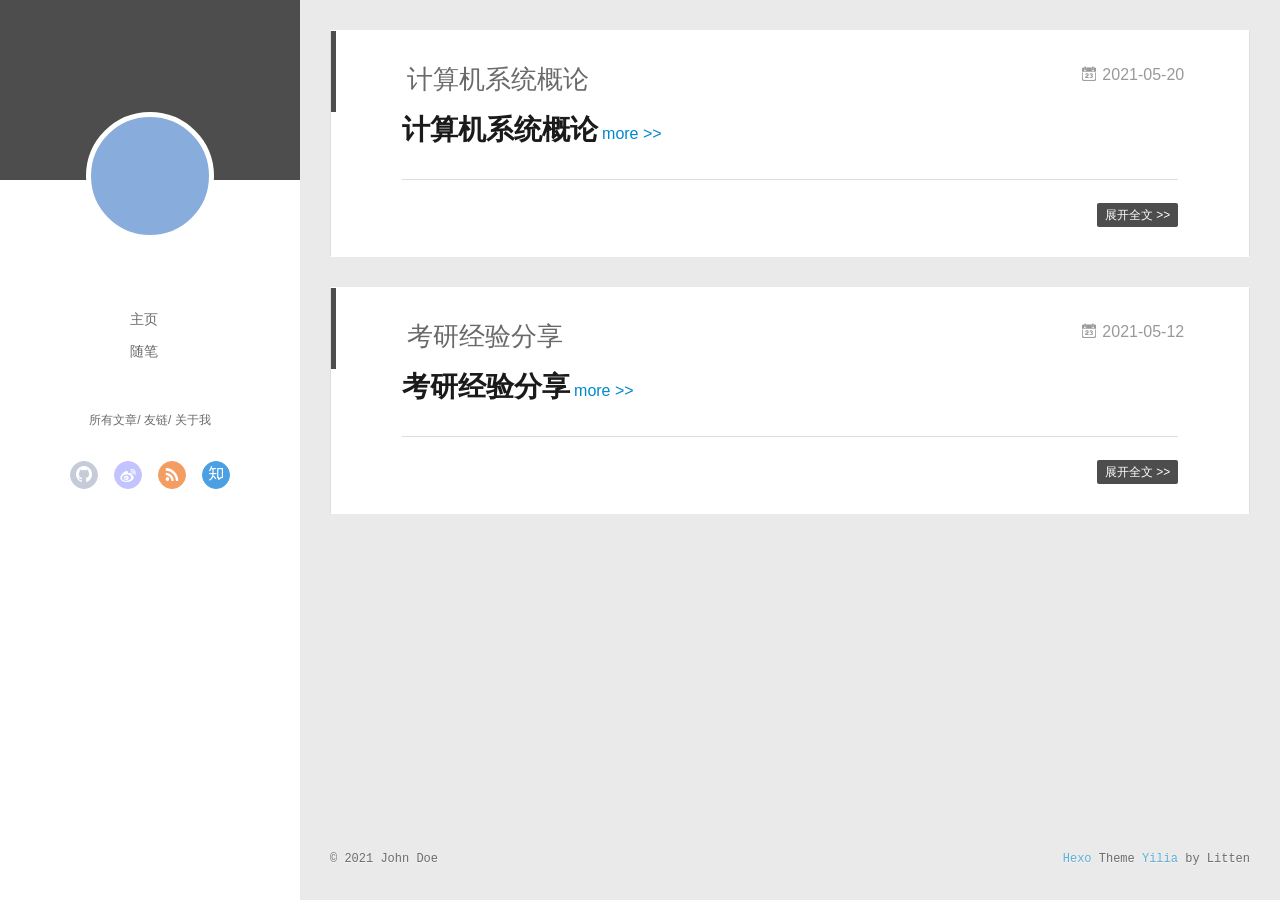
==== index.html @ 9ba1334b "Site updated: 2021-05-20 19:34:10" ====
<!DOCTYPE html>
<html>
<head>
  <meta charset="utf-8">
  
  <meta name="renderer" content="webkit">
  <meta http-equiv="X-UA-Compatible" content="IE=edge" >
  <link rel="dns-prefetch" href="http://example.com">
  <title>Hexo</title>
  <meta name="viewport" content="width=device-width, initial-scale=1, maximum-scale=1">
  <meta property="og:type" content="website">
<meta property="og:title" content="Hexo">
<meta property="og:url" content="http://example.com/index.html">
<meta property="og:site_name" content="Hexo">
<meta property="og:locale" content="en_US">
<meta property="article:author" content="John Doe">
<meta name="twitter:card" content="summary">
  
    <link rel="alternative" href="/atom.xml" title="Hexo" type="application/atom+xml">
  
  
    <link rel="icon" href="/favicon.png">
  
  <link rel="stylesheet" type="text/css" href="/./main.0cf68a.css">
  <style type="text/css">
  
    #container.show {
      background: linear-gradient(200deg,#a0cfe4,#e8c37e);
    }
  </style>
  

  

<meta name="generator" content="Hexo 5.4.0"></head>

<body>
  <div id="container" q-class="show:isCtnShow">
    <canvas id="anm-canvas" class="anm-canvas"></canvas>
    <div class="left-col" q-class="show:isShow">
      
<div class="overlay" style="background: #4d4d4d"></div>
<div class="intrude-less">
	<header id="header" class="inner">
		<a href="/" class="profilepic">
			<img src="" class="js-avatar">
		</a>
		<hgroup>
		  <h1 class="header-author"><a href="/"></a></h1>
		</hgroup>
		

		<nav class="header-menu">
			<ul>
			
				<li><a href="/">主页</a></li>
	        
				<li><a href="/tags/%E9%9A%8F%E7%AC%94/">随笔</a></li>
	        
			</ul>
		</nav>
		<nav class="header-smart-menu">
    		
    			
    			<a q-on="click: openSlider(e, 'innerArchive')" href="javascript:void(0)">所有文章</a>
    			
            
    			
    			<a q-on="click: openSlider(e, 'friends')" href="javascript:void(0)">友链</a>
    			
            
    			
    			<a q-on="click: openSlider(e, 'aboutme')" href="javascript:void(0)">关于我</a>
    			
            
		</nav>
		<nav class="header-nav">
			<div class="social">
				
					<a class="github" target="_blank" href="#" title="github"><i class="icon-github"></i></a>
		        
					<a class="weibo" target="_blank" href="#" title="weibo"><i class="icon-weibo"></i></a>
		        
					<a class="rss" target="_blank" href="#" title="rss"><i class="icon-rss"></i></a>
		        
					<a class="zhihu" target="_blank" href="#" title="zhihu"><i class="icon-zhihu"></i></a>
		        
			</div>
		</nav>
	</header>		
</div>

    </div>
    <div class="mid-col" q-class="show:isShow,hide:isShow|isFalse">
      
<nav id="mobile-nav">
  	<div class="overlay js-overlay" style="background: #4d4d4d"></div>
	<div class="btnctn js-mobile-btnctn">
  		<div class="slider-trigger list" q-on="click: openSlider(e)"><i class="icon icon-sort"></i></div>
	</div>
	<div class="intrude-less">
		<header id="header" class="inner">
			<div class="profilepic">
				<img src="" class="js-avatar">
			</div>
			<hgroup>
			  <h1 class="header-author js-header-author"></h1>
			</hgroup>
			
			
			
				
			
				
			
			
			
			<nav class="header-nav">
				<div class="social">
					
						<a class="github" target="_blank" href="#" title="github"><i class="icon-github"></i></a>
			        
						<a class="weibo" target="_blank" href="#" title="weibo"><i class="icon-weibo"></i></a>
			        
						<a class="rss" target="_blank" href="#" title="rss"><i class="icon-rss"></i></a>
			        
						<a class="zhihu" target="_blank" href="#" title="zhihu"><i class="icon-zhihu"></i></a>
			        
				</div>
			</nav>

			<nav class="header-menu js-header-menu">
				<ul style="width: 50%">
				
				
					<li style="width: 50%"><a href="/">主页</a></li>
		        
					<li style="width: 50%"><a href="/tags/%E9%9A%8F%E7%AC%94/">随笔</a></li>
		        
				</ul>
			</nav>
		</header>				
	</div>
	<div class="mobile-mask" style="display:none" q-show="isShow"></div>
</nav>

      <div id="wrapper" class="body-wrap">
        <div class="menu-l">
          <div class="canvas-wrap">
            <canvas data-colors="#eaeaea" data-sectionHeight="100" data-contentId="js-content" id="myCanvas1" class="anm-canvas"></canvas>
          </div>
          <div id="js-content" class="content-ll">
            
  
    <article id="post-jigai" class="article article-type-post  article-index" itemscope itemprop="blogPost">
  <div class="article-inner">
    
      <header class="article-header">
        
  
    <h1 itemprop="name">
      <a class="article-title" href="/2021/05/20/jigai/">计算机系统概论</a>
    </h1>
  

        
        <a href="/2021/05/20/jigai/" class="archive-article-date">
  	<time datetime="2021-05-20T11:11:47.000Z" itemprop="datePublished"><i class="icon-calendar icon"></i>2021-05-20</time>
</a>
        
      </header>
    
    <div class="article-entry" itemprop="articleBody">
      
        <h1 id="计算机系统概论"><a href="#计算机系统概论" class="headerlink" title="计算机系统概论"></a>计算机系统概论</h1>
        
          <a class="article-more-a" href="/2021/05/20/jigai/#more">more >></a>
        
      

      
    </div>
    <div class="article-info article-info-index">
      
      
      

      
        <p class="article-more-link">
          <a class="article-more-a" href="/2021/05/20/jigai/">展开全文 >></a>
        </p>
      

      
      <div class="clearfix"></div>
    </div>
  </div>
</article>

<aside class="wrap-side-operation">
    <div class="mod-side-operation">
        
        <div class="jump-container" id="js-jump-container" style="display:none;">
            <a href="javascript:void(0)" class="mod-side-operation__jump-to-top">
                <i class="icon-font icon-back"></i>
            </a>
            <div id="js-jump-plan-container" class="jump-plan-container" style="top: -11px;">
                <i class="icon-font icon-plane jump-plane"></i>
            </div>
        </div>
        
        
    </div>
</aside>




  
    <article id="post-aaa" class="article article-type-post  article-index" itemscope itemprop="blogPost">
  <div class="article-inner">
    
      <header class="article-header">
        
  
    <h1 itemprop="name">
      <a class="article-title" href="/2021/05/12/aaa/">考研经验分享</a>
    </h1>
  

        
        <a href="/2021/05/12/aaa/" class="archive-article-date">
  	<time datetime="2021-05-12T14:44:00.000Z" itemprop="datePublished"><i class="icon-calendar icon"></i>2021-05-12</time>
</a>
        
      </header>
    
    <div class="article-entry" itemprop="articleBody">
      
        <h1 id="考研经验分享"><a href="#考研经验分享" class="headerlink" title="考研经验分享"></a>考研经验分享</h1>
        
          <a class="article-more-a" href="/2021/05/12/aaa/#more">more >></a>
        
      

      
    </div>
    <div class="article-info article-info-index">
      
      
      

      
        <p class="article-more-link">
          <a class="article-more-a" href="/2021/05/12/aaa/">展开全文 >></a>
        </p>
      

      
      <div class="clearfix"></div>
    </div>
  </div>
</article>

<aside class="wrap-side-operation">
    <div class="mod-side-operation">
        
        <div class="jump-container" id="js-jump-container" style="display:none;">
            <a href="javascript:void(0)" class="mod-side-operation__jump-to-top">
                <i class="icon-font icon-back"></i>
            </a>
            <div id="js-jump-plan-container" class="jump-plan-container" style="top: -11px;">
                <i class="icon-font icon-plane jump-plane"></i>
            </div>
        </div>
        
        
    </div>
</aside>




  
  


          </div>
        </div>
      </div>
      <footer id="footer">
  <div class="outer">
    <div id="footer-info">
    	<div class="footer-left">
    		&copy; 2021 John Doe
    	</div>
      	<div class="footer-right">
      		<a href="http://hexo.io/" target="_blank">Hexo</a>  Theme <a href="https://github.com/litten/hexo-theme-yilia" target="_blank">Yilia</a> by Litten
      	</div>
    </div>
  </div>
</footer>
    </div>
    <script>
	var yiliaConfig = {
		mathjax: false,
		isHome: true,
		isPost: false,
		isArchive: false,
		isTag: false,
		isCategory: false,
		open_in_new: false,
		toc_hide_index: true,
		root: "/",
		innerArchive: true,
		showTags: false
	}
</script>

<script>!function(t){function n(e){if(r[e])return r[e].exports;var i=r[e]={exports:{},id:e,loaded:!1};return t[e].call(i.exports,i,i.exports,n),i.loaded=!0,i.exports}var r={};n.m=t,n.c=r,n.p="./",n(0)}([function(t,n,r){r(195),t.exports=r(191)},function(t,n,r){var e=r(3),i=r(52),o=r(27),u=r(28),c=r(53),f="prototype",a=function(t,n,r){var s,l,h,v,p=t&a.F,d=t&a.G,y=t&a.S,g=t&a.P,b=t&a.B,m=d?e:y?e[n]||(e[n]={}):(e[n]||{})[f],x=d?i:i[n]||(i[n]={}),w=x[f]||(x[f]={});d&&(r=n);for(s in r)l=!p&&m&&void 0!==m[s],h=(l?m:r)[s],v=b&&l?c(h,e):g&&"function"==typeof h?c(Function.call,h):h,m&&u(m,s,h,t&a.U),x[s]!=h&&o(x,s,v),g&&w[s]!=h&&(w[s]=h)};e.core=i,a.F=1,a.G=2,a.S=4,a.P=8,a.B=16,a.W=32,a.U=64,a.R=128,t.exports=a},function(t,n,r){var e=r(6);t.exports=function(t){if(!e(t))throw TypeError(t+" is not an object!");return t}},function(t,n){var r=t.exports="undefined"!=typeof window&&window.Math==Math?window:"undefined"!=typeof self&&self.Math==Math?self:Function("return this")();"number"==typeof __g&&(__g=r)},function(t,n){t.exports=function(t){try{return!!t()}catch(t){return!0}}},function(t,n){var r=t.exports="undefined"!=typeof window&&window.Math==Math?window:"undefined"!=typeof self&&self.Math==Math?self:Function("return this")();"number"==typeof __g&&(__g=r)},function(t,n){t.exports=function(t){return"object"==typeof t?null!==t:"function"==typeof t}},function(t,n,r){var e=r(126)("wks"),i=r(76),o=r(3).Symbol,u="function"==typeof o;(t.exports=function(t){return e[t]||(e[t]=u&&o[t]||(u?o:i)("Symbol."+t))}).store=e},function(t,n){var r={}.hasOwnProperty;t.exports=function(t,n){return r.call(t,n)}},function(t,n,r){var e=r(94),i=r(33);t.exports=function(t){return e(i(t))}},function(t,n,r){t.exports=!r(4)(function(){return 7!=Object.defineProperty({},"a",{get:function(){return 7}}).a})},function(t,n,r){var e=r(2),i=r(167),o=r(50),u=Object.defineProperty;n.f=r(10)?Object.defineProperty:function(t,n,r){if(e(t),n=o(n,!0),e(r),i)try{return u(t,n,r)}catch(t){}if("get"in r||"set"in r)throw TypeError("Accessors not supported!");return"value"in r&&(t[n]=r.value),t}},function(t,n,r){t.exports=!r(18)(function(){return 7!=Object.defineProperty({},"a",{get:function(){return 7}}).a})},function(t,n,r){var e=r(14),i=r(22);t.exports=r(12)?function(t,n,r){return e.f(t,n,i(1,r))}:function(t,n,r){return t[n]=r,t}},function(t,n,r){var e=r(20),i=r(58),o=r(42),u=Object.defineProperty;n.f=r(12)?Object.defineProperty:function(t,n,r){if(e(t),n=o(n,!0),e(r),i)try{return u(t,n,r)}catch(t){}if("get"in r||"set"in r)throw TypeError("Accessors not supported!");return"value"in r&&(t[n]=r.value),t}},function(t,n,r){var e=r(40)("wks"),i=r(23),o=r(5).Symbol,u="function"==typeof o;(t.exports=function(t){return e[t]||(e[t]=u&&o[t]||(u?o:i)("Symbol."+t))}).store=e},function(t,n,r){var e=r(67),i=Math.min;t.exports=function(t){return t>0?i(e(t),9007199254740991):0}},function(t,n,r){var e=r(46);t.exports=function(t){return Object(e(t))}},function(t,n){t.exports=function(t){try{return!!t()}catch(t){return!0}}},function(t,n,r){var e=r(63),i=r(34);t.exports=Object.keys||function(t){return e(t,i)}},function(t,n,r){var e=r(21);t.exports=function(t){if(!e(t))throw TypeError(t+" is not an object!");return t}},function(t,n){t.exports=function(t){return"object"==typeof t?null!==t:"function"==typeof t}},function(t,n){t.exports=function(t,n){return{enumerable:!(1&t),configurable:!(2&t),writable:!(4&t),value:n}}},function(t,n){var r=0,e=Math.random();t.exports=function(t){return"Symbol(".concat(void 0===t?"":t,")_",(++r+e).toString(36))}},function(t,n){var r={}.hasOwnProperty;t.exports=function(t,n){return r.call(t,n)}},function(t,n){var r=t.exports={version:"2.4.0"};"number"==typeof __e&&(__e=r)},function(t,n){t.exports=function(t){if("function"!=typeof t)throw TypeError(t+" is not a function!");return t}},function(t,n,r){var e=r(11),i=r(66);t.exports=r(10)?function(t,n,r){return e.f(t,n,i(1,r))}:function(t,n,r){return t[n]=r,t}},function(t,n,r){var e=r(3),i=r(27),o=r(24),u=r(76)("src"),c="toString",f=Function[c],a=(""+f).split(c);r(52).inspectSource=function(t){return f.call(t)},(t.exports=function(t,n,r,c){var f="function"==typeof r;f&&(o(r,"name")||i(r,"name",n)),t[n]!==r&&(f&&(o(r,u)||i(r,u,t[n]?""+t[n]:a.join(String(n)))),t===e?t[n]=r:c?t[n]?t[n]=r:i(t,n,r):(delete t[n],i(t,n,r)))})(Function.prototype,c,function(){return"function"==typeof this&&this[u]||f.call(this)})},function(t,n,r){var e=r(1),i=r(4),o=r(46),u=function(t,n,r,e){var i=String(o(t)),u="<"+n;return""!==r&&(u+=" "+r+'="'+String(e).replace(/"/g,"&quot;")+'"'),u+">"+i+"</"+n+">"};t.exports=function(t,n){var r={};r[t]=n(u),e(e.P+e.F*i(function(){var n=""[t]('"');return n!==n.toLowerCase()||n.split('"').length>3}),"String",r)}},function(t,n,r){var e=r(115),i=r(46);t.exports=function(t){return e(i(t))}},function(t,n,r){var e=r(116),i=r(66),o=r(30),u=r(50),c=r(24),f=r(167),a=Object.getOwnPropertyDescriptor;n.f=r(10)?a:function(t,n){if(t=o(t),n=u(n,!0),f)try{return a(t,n)}catch(t){}if(c(t,n))return i(!e.f.call(t,n),t[n])}},function(t,n,r){var e=r(24),i=r(17),o=r(145)("IE_PROTO"),u=Object.prototype;t.exports=Object.getPrototypeOf||function(t){return t=i(t),e(t,o)?t[o]:"function"==typeof t.constructor&&t instanceof t.constructor?t.constructor.prototype:t instanceof Object?u:null}},function(t,n){t.exports=function(t){if(void 0==t)throw TypeError("Can't call method on  "+t);return t}},function(t,n){t.exports="constructor,hasOwnProperty,isPrototypeOf,propertyIsEnumerable,toLocaleString,toString,valueOf".split(",")},function(t,n){t.exports={}},function(t,n){t.exports=!0},function(t,n){n.f={}.propertyIsEnumerable},function(t,n,r){var e=r(14).f,i=r(8),o=r(15)("toStringTag");t.exports=function(t,n,r){t&&!i(t=r?t:t.prototype,o)&&e(t,o,{configurable:!0,value:n})}},function(t,n,r){var e=r(40)("keys"),i=r(23);t.exports=function(t){return e[t]||(e[t]=i(t))}},function(t,n,r){var e=r(5),i="__core-js_shared__",o=e[i]||(e[i]={});t.exports=function(t){return o[t]||(o[t]={})}},function(t,n){var r=Math.ceil,e=Math.floor;t.exports=function(t){return isNaN(t=+t)?0:(t>0?e:r)(t)}},function(t,n,r){var e=r(21);t.exports=function(t,n){if(!e(t))return t;var r,i;if(n&&"function"==typeof(r=t.toString)&&!e(i=r.call(t)))return i;if("function"==typeof(r=t.valueOf)&&!e(i=r.call(t)))return i;if(!n&&"function"==typeof(r=t.toString)&&!e(i=r.call(t)))return i;throw TypeError("Can't convert object to primitive value")}},function(t,n,r){var e=r(5),i=r(25),o=r(36),u=r(44),c=r(14).f;t.exports=function(t){var n=i.Symbol||(i.Symbol=o?{}:e.Symbol||{});"_"==t.charAt(0)||t in n||c(n,t,{value:u.f(t)})}},function(t,n,r){n.f=r(15)},function(t,n){var r={}.toString;t.exports=function(t){return r.call(t).slice(8,-1)}},function(t,n){t.exports=function(t){if(void 0==t)throw TypeError("Can't call method on  "+t);return t}},function(t,n,r){var e=r(4);t.exports=function(t,n){return!!t&&e(function(){n?t.call(null,function(){},1):t.call(null)})}},function(t,n,r){var e=r(53),i=r(115),o=r(17),u=r(16),c=r(203);t.exports=function(t,n){var r=1==t,f=2==t,a=3==t,s=4==t,l=6==t,h=5==t||l,v=n||c;return function(n,c,p){for(var d,y,g=o(n),b=i(g),m=e(c,p,3),x=u(b.length),w=0,S=r?v(n,x):f?v(n,0):void 0;x>w;w++)if((h||w in b)&&(d=b[w],y=m(d,w,g),t))if(r)S[w]=y;else if(y)switch(t){case 3:return!0;case 5:return d;case 6:return w;case 2:S.push(d)}else if(s)return!1;return l?-1:a||s?s:S}}},function(t,n,r){var e=r(1),i=r(52),o=r(4);t.exports=function(t,n){var r=(i.Object||{})[t]||Object[t],u={};u[t]=n(r),e(e.S+e.F*o(function(){r(1)}),"Object",u)}},function(t,n,r){var e=r(6);t.exports=function(t,n){if(!e(t))return t;var r,i;if(n&&"function"==typeof(r=t.toString)&&!e(i=r.call(t)))return i;if("function"==typeof(r=t.valueOf)&&!e(i=r.call(t)))return i;if(!n&&"function"==typeof(r=t.toString)&&!e(i=r.call(t)))return i;throw TypeError("Can't convert object to primitive value")}},function(t,n,r){var e=r(5),i=r(25),o=r(91),u=r(13),c="prototype",f=function(t,n,r){var a,s,l,h=t&f.F,v=t&f.G,p=t&f.S,d=t&f.P,y=t&f.B,g=t&f.W,b=v?i:i[n]||(i[n]={}),m=b[c],x=v?e:p?e[n]:(e[n]||{})[c];v&&(r=n);for(a in r)(s=!h&&x&&void 0!==x[a])&&a in b||(l=s?x[a]:r[a],b[a]=v&&"function"!=typeof x[a]?r[a]:y&&s?o(l,e):g&&x[a]==l?function(t){var n=function(n,r,e){if(this instanceof t){switch(arguments.length){case 0:return new t;case 1:return new t(n);case 2:return new t(n,r)}return new t(n,r,e)}return t.apply(this,arguments)};return n[c]=t[c],n}(l):d&&"function"==typeof l?o(Function.call,l):l,d&&((b.virtual||(b.virtual={}))[a]=l,t&f.R&&m&&!m[a]&&u(m,a,l)))};f.F=1,f.G=2,f.S=4,f.P=8,f.B=16,f.W=32,f.U=64,f.R=128,t.exports=f},function(t,n){var r=t.exports={version:"2.4.0"};"number"==typeof __e&&(__e=r)},function(t,n,r){var e=r(26);t.exports=function(t,n,r){if(e(t),void 0===n)return t;switch(r){case 1:return function(r){return t.call(n,r)};case 2:return function(r,e){return t.call(n,r,e)};case 3:return function(r,e,i){return t.call(n,r,e,i)}}return function(){return t.apply(n,arguments)}}},function(t,n,r){var e=r(183),i=r(1),o=r(126)("metadata"),u=o.store||(o.store=new(r(186))),c=function(t,n,r){var i=u.get(t);if(!i){if(!r)return;u.set(t,i=new e)}var o=i.get(n);if(!o){if(!r)return;i.set(n,o=new e)}return o},f=function(t,n,r){var e=c(n,r,!1);return void 0!==e&&e.has(t)},a=function(t,n,r){var e=c(n,r,!1);return void 0===e?void 0:e.get(t)},s=function(t,n,r,e){c(r,e,!0).set(t,n)},l=function(t,n){var r=c(t,n,!1),e=[];return r&&r.forEach(function(t,n){e.push(n)}),e},h=function(t){return void 0===t||"symbol"==typeof t?t:String(t)},v=function(t){i(i.S,"Reflect",t)};t.exports={store:u,map:c,has:f,get:a,set:s,keys:l,key:h,exp:v}},function(t,n,r){"use strict";if(r(10)){var e=r(69),i=r(3),o=r(4),u=r(1),c=r(127),f=r(152),a=r(53),s=r(68),l=r(66),h=r(27),v=r(73),p=r(67),d=r(16),y=r(75),g=r(50),b=r(24),m=r(180),x=r(114),w=r(6),S=r(17),_=r(137),O=r(70),E=r(32),P=r(71).f,j=r(154),F=r(76),M=r(7),A=r(48),N=r(117),T=r(146),I=r(155),k=r(80),L=r(123),R=r(74),C=r(130),D=r(160),U=r(11),W=r(31),G=U.f,B=W.f,V=i.RangeError,z=i.TypeError,q=i.Uint8Array,K="ArrayBuffer",J="Shared"+K,Y="BYTES_PER_ELEMENT",H="prototype",$=Array[H],X=f.ArrayBuffer,Q=f.DataView,Z=A(0),tt=A(2),nt=A(3),rt=A(4),et=A(5),it=A(6),ot=N(!0),ut=N(!1),ct=I.values,ft=I.keys,at=I.entries,st=$.lastIndexOf,lt=$.reduce,ht=$.reduceRight,vt=$.join,pt=$.sort,dt=$.slice,yt=$.toString,gt=$.toLocaleString,bt=M("iterator"),mt=M("toStringTag"),xt=F("typed_constructor"),wt=F("def_constructor"),St=c.CONSTR,_t=c.TYPED,Ot=c.VIEW,Et="Wrong length!",Pt=A(1,function(t,n){return Tt(T(t,t[wt]),n)}),jt=o(function(){return 1===new q(new Uint16Array([1]).buffer)[0]}),Ft=!!q&&!!q[H].set&&o(function(){new q(1).set({})}),Mt=function(t,n){if(void 0===t)throw z(Et);var r=+t,e=d(t);if(n&&!m(r,e))throw V(Et);return e},At=function(t,n){var r=p(t);if(r<0||r%n)throw V("Wrong offset!");return r},Nt=function(t){if(w(t)&&_t in t)return t;throw z(t+" is not a typed array!")},Tt=function(t,n){if(!(w(t)&&xt in t))throw z("It is not a typed array constructor!");return new t(n)},It=function(t,n){return kt(T(t,t[wt]),n)},kt=function(t,n){for(var r=0,e=n.length,i=Tt(t,e);e>r;)i[r]=n[r++];return i},Lt=function(t,n,r){G(t,n,{get:function(){return this._d[r]}})},Rt=function(t){var n,r,e,i,o,u,c=S(t),f=arguments.length,s=f>1?arguments[1]:void 0,l=void 0!==s,h=j(c);if(void 0!=h&&!_(h)){for(u=h.call(c),e=[],n=0;!(o=u.next()).done;n++)e.push(o.value);c=e}for(l&&f>2&&(s=a(s,arguments[2],2)),n=0,r=d(c.length),i=Tt(this,r);r>n;n++)i[n]=l?s(c[n],n):c[n];return i},Ct=function(){for(var t=0,n=arguments.length,r=Tt(this,n);n>t;)r[t]=arguments[t++];return r},Dt=!!q&&o(function(){gt.call(new q(1))}),Ut=function(){return gt.apply(Dt?dt.call(Nt(this)):Nt(this),arguments)},Wt={copyWithin:function(t,n){return D.call(Nt(this),t,n,arguments.length>2?arguments[2]:void 0)},every:function(t){return rt(Nt(this),t,arguments.length>1?arguments[1]:void 0)},fill:function(t){return C.apply(Nt(this),arguments)},filter:function(t){return It(this,tt(Nt(this),t,arguments.length>1?arguments[1]:void 0))},find:function(t){return et(Nt(this),t,arguments.length>1?arguments[1]:void 0)},findIndex:function(t){return it(Nt(this),t,arguments.length>1?arguments[1]:void 0)},forEach:function(t){Z(Nt(this),t,arguments.length>1?arguments[1]:void 0)},indexOf:function(t){return ut(Nt(this),t,arguments.length>1?arguments[1]:void 0)},includes:function(t){return ot(Nt(this),t,arguments.length>1?arguments[1]:void 0)},join:function(t){return vt.apply(Nt(this),arguments)},lastIndexOf:function(t){return st.apply(Nt(this),arguments)},map:function(t){return Pt(Nt(this),t,arguments.length>1?arguments[1]:void 0)},reduce:function(t){return lt.apply(Nt(this),arguments)},reduceRight:function(t){return ht.apply(Nt(this),arguments)},reverse:function(){for(var t,n=this,r=Nt(n).length,e=Math.floor(r/2),i=0;i<e;)t=n[i],n[i++]=n[--r],n[r]=t;return n},some:function(t){return nt(Nt(this),t,arguments.length>1?arguments[1]:void 0)},sort:function(t){return pt.call(Nt(this),t)},subarray:function(t,n){var r=Nt(this),e=r.length,i=y(t,e);return new(T(r,r[wt]))(r.buffer,r.byteOffset+i*r.BYTES_PER_ELEMENT,d((void 0===n?e:y(n,e))-i))}},Gt=function(t,n){return It(this,dt.call(Nt(this),t,n))},Bt=function(t){Nt(this);var n=At(arguments[1],1),r=this.length,e=S(t),i=d(e.length),o=0;if(i+n>r)throw V(Et);for(;o<i;)this[n+o]=e[o++]},Vt={entries:function(){return at.call(Nt(this))},keys:function(){return ft.call(Nt(this))},values:function(){return ct.call(Nt(this))}},zt=function(t,n){return w(t)&&t[_t]&&"symbol"!=typeof n&&n in t&&String(+n)==String(n)},qt=function(t,n){return zt(t,n=g(n,!0))?l(2,t[n]):B(t,n)},Kt=function(t,n,r){return!(zt(t,n=g(n,!0))&&w(r)&&b(r,"value"))||b(r,"get")||b(r,"set")||r.configurable||b(r,"writable")&&!r.writable||b(r,"enumerable")&&!r.enumerable?G(t,n,r):(t[n]=r.value,t)};St||(W.f=qt,U.f=Kt),u(u.S+u.F*!St,"Object",{getOwnPropertyDescriptor:qt,defineProperty:Kt}),o(function(){yt.call({})})&&(yt=gt=function(){return vt.call(this)});var Jt=v({},Wt);v(Jt,Vt),h(Jt,bt,Vt.values),v(Jt,{slice:Gt,set:Bt,constructor:function(){},toString:yt,toLocaleString:Ut}),Lt(Jt,"buffer","b"),Lt(Jt,"byteOffset","o"),Lt(Jt,"byteLength","l"),Lt(Jt,"length","e"),G(Jt,mt,{get:function(){return this[_t]}}),t.exports=function(t,n,r,f){f=!!f;var a=t+(f?"Clamped":"")+"Array",l="Uint8Array"!=a,v="get"+t,p="set"+t,y=i[a],g=y||{},b=y&&E(y),m=!y||!c.ABV,S={},_=y&&y[H],j=function(t,r){var e=t._d;return e.v[v](r*n+e.o,jt)},F=function(t,r,e){var i=t._d;f&&(e=(e=Math.round(e))<0?0:e>255?255:255&e),i.v[p](r*n+i.o,e,jt)},M=function(t,n){G(t,n,{get:function(){return j(this,n)},set:function(t){return F(this,n,t)},enumerable:!0})};m?(y=r(function(t,r,e,i){s(t,y,a,"_d");var o,u,c,f,l=0,v=0;if(w(r)){if(!(r instanceof X||(f=x(r))==K||f==J))return _t in r?kt(y,r):Rt.call(y,r);o=r,v=At(e,n);var p=r.byteLength;if(void 0===i){if(p%n)throw V(Et);if((u=p-v)<0)throw V(Et)}else if((u=d(i)*n)+v>p)throw V(Et);c=u/n}else c=Mt(r,!0),u=c*n,o=new X(u);for(h(t,"_d",{b:o,o:v,l:u,e:c,v:new Q(o)});l<c;)M(t,l++)}),_=y[H]=O(Jt),h(_,"constructor",y)):L(function(t){new y(null),new y(t)},!0)||(y=r(function(t,r,e,i){s(t,y,a);var o;return w(r)?r instanceof X||(o=x(r))==K||o==J?void 0!==i?new g(r,At(e,n),i):void 0!==e?new g(r,At(e,n)):new g(r):_t in r?kt(y,r):Rt.call(y,r):new g(Mt(r,l))}),Z(b!==Function.prototype?P(g).concat(P(b)):P(g),function(t){t in y||h(y,t,g[t])}),y[H]=_,e||(_.constructor=y));var A=_[bt],N=!!A&&("values"==A.name||void 0==A.name),T=Vt.values;h(y,xt,!0),h(_,_t,a),h(_,Ot,!0),h(_,wt,y),(f?new y(1)[mt]==a:mt in _)||G(_,mt,{get:function(){return a}}),S[a]=y,u(u.G+u.W+u.F*(y!=g),S),u(u.S,a,{BYTES_PER_ELEMENT:n,from:Rt,of:Ct}),Y in _||h(_,Y,n),u(u.P,a,Wt),R(a),u(u.P+u.F*Ft,a,{set:Bt}),u(u.P+u.F*!N,a,Vt),u(u.P+u.F*(_.toString!=yt),a,{toString:yt}),u(u.P+u.F*o(function(){new y(1).slice()}),a,{slice:Gt}),u(u.P+u.F*(o(function(){return[1,2].toLocaleString()!=new y([1,2]).toLocaleString()})||!o(function(){_.toLocaleString.call([1,2])})),a,{toLocaleString:Ut}),k[a]=N?A:T,e||N||h(_,bt,T)}}else t.exports=function(){}},function(t,n){var r={}.toString;t.exports=function(t){return r.call(t).slice(8,-1)}},function(t,n,r){var e=r(21),i=r(5).document,o=e(i)&&e(i.createElement);t.exports=function(t){return o?i.createElement(t):{}}},function(t,n,r){t.exports=!r(12)&&!r(18)(function(){return 7!=Object.defineProperty(r(57)("div"),"a",{get:function(){return 7}}).a})},function(t,n,r){"use strict";var e=r(36),i=r(51),o=r(64),u=r(13),c=r(8),f=r(35),a=r(96),s=r(38),l=r(103),h=r(15)("iterator"),v=!([].keys&&"next"in[].keys()),p="keys",d="values",y=function(){return this};t.exports=function(t,n,r,g,b,m,x){a(r,n,g);var w,S,_,O=function(t){if(!v&&t in F)return F[t];switch(t){case p:case d:return function(){return new r(this,t)}}return function(){return new r(this,t)}},E=n+" Iterator",P=b==d,j=!1,F=t.prototype,M=F[h]||F["@@iterator"]||b&&F[b],A=M||O(b),N=b?P?O("entries"):A:void 0,T="Array"==n?F.entries||M:M;if(T&&(_=l(T.call(new t)))!==Object.prototype&&(s(_,E,!0),e||c(_,h)||u(_,h,y)),P&&M&&M.name!==d&&(j=!0,A=function(){return M.call(this)}),e&&!x||!v&&!j&&F[h]||u(F,h,A),f[n]=A,f[E]=y,b)if(w={values:P?A:O(d),keys:m?A:O(p),entries:N},x)for(S in w)S in F||o(F,S,w[S]);else i(i.P+i.F*(v||j),n,w);return w}},function(t,n,r){var e=r(20),i=r(100),o=r(34),u=r(39)("IE_PROTO"),c=function(){},f="prototype",a=function(){var t,n=r(57)("iframe"),e=o.length;for(n.style.display="none",r(93).appendChild(n),n.src="javascript:",t=n.contentWindow.document,t.open(),t.write("<script>document.F=Object<\/script>"),t.close(),a=t.F;e--;)delete a[f][o[e]];return a()};t.exports=Object.create||function(t,n){var r;return null!==t?(c[f]=e(t),r=new c,c[f]=null,r[u]=t):r=a(),void 0===n?r:i(r,n)}},function(t,n,r){var e=r(63),i=r(34).concat("length","prototype");n.f=Object.getOwnPropertyNames||function(t){return e(t,i)}},function(t,n){n.f=Object.getOwnPropertySymbols},function(t,n,r){var e=r(8),i=r(9),o=r(90)(!1),u=r(39)("IE_PROTO");t.exports=function(t,n){var r,c=i(t),f=0,a=[];for(r in c)r!=u&&e(c,r)&&a.push(r);for(;n.length>f;)e(c,r=n[f++])&&(~o(a,r)||a.push(r));return a}},function(t,n,r){t.exports=r(13)},function(t,n,r){var e=r(76)("meta"),i=r(6),o=r(24),u=r(11).f,c=0,f=Object.isExtensible||function(){return!0},a=!r(4)(function(){return f(Object.preventExtensions({}))}),s=function(t){u(t,e,{value:{i:"O"+ ++c,w:{}}})},l=function(t,n){if(!i(t))return"symbol"==typeof t?t:("string"==typeof t?"S":"P")+t;if(!o(t,e)){if(!f(t))return"F";if(!n)return"E";s(t)}return t[e].i},h=function(t,n){if(!o(t,e)){if(!f(t))return!0;if(!n)return!1;s(t)}return t[e].w},v=function(t){return a&&p.NEED&&f(t)&&!o(t,e)&&s(t),t},p=t.exports={KEY:e,NEED:!1,fastKey:l,getWeak:h,onFreeze:v}},function(t,n){t.exports=function(t,n){return{enumerable:!(1&t),configurable:!(2&t),writable:!(4&t),value:n}}},function(t,n){var r=Math.ceil,e=Math.floor;t.exports=function(t){return isNaN(t=+t)?0:(t>0?e:r)(t)}},function(t,n){t.exports=function(t,n,r,e){if(!(t instanceof n)||void 0!==e&&e in t)throw TypeError(r+": incorrect invocation!");return t}},function(t,n){t.exports=!1},function(t,n,r){var e=r(2),i=r(173),o=r(133),u=r(145)("IE_PROTO"),c=function(){},f="prototype",a=function(){var t,n=r(132)("iframe"),e=o.length;for(n.style.display="none",r(135).appendChild(n),n.src="javascript:",t=n.contentWindow.document,t.open(),t.write("<script>document.F=Object<\/script>"),t.close(),a=t.F;e--;)delete a[f][o[e]];return a()};t.exports=Object.create||function(t,n){var r;return null!==t?(c[f]=e(t),r=new c,c[f]=null,r[u]=t):r=a(),void 0===n?r:i(r,n)}},function(t,n,r){var e=r(175),i=r(133).concat("length","prototype");n.f=Object.getOwnPropertyNames||function(t){return e(t,i)}},function(t,n,r){var e=r(175),i=r(133);t.exports=Object.keys||function(t){return e(t,i)}},function(t,n,r){var e=r(28);t.exports=function(t,n,r){for(var i in n)e(t,i,n[i],r);return t}},function(t,n,r){"use strict";var e=r(3),i=r(11),o=r(10),u=r(7)("species");t.exports=function(t){var n=e[t];o&&n&&!n[u]&&i.f(n,u,{configurable:!0,get:function(){return this}})}},function(t,n,r){var e=r(67),i=Math.max,o=Math.min;t.exports=function(t,n){return t=e(t),t<0?i(t+n,0):o(t,n)}},function(t,n){var r=0,e=Math.random();t.exports=function(t){return"Symbol(".concat(void 0===t?"":t,")_",(++r+e).toString(36))}},function(t,n,r){var e=r(33);t.exports=function(t){return Object(e(t))}},function(t,n,r){var e=r(7)("unscopables"),i=Array.prototype;void 0==i[e]&&r(27)(i,e,{}),t.exports=function(t){i[e][t]=!0}},function(t,n,r){var e=r(53),i=r(169),o=r(137),u=r(2),c=r(16),f=r(154),a={},s={},n=t.exports=function(t,n,r,l,h){var v,p,d,y,g=h?function(){return t}:f(t),b=e(r,l,n?2:1),m=0;if("function"!=typeof g)throw TypeError(t+" is not iterable!");if(o(g)){for(v=c(t.length);v>m;m++)if((y=n?b(u(p=t[m])[0],p[1]):b(t[m]))===a||y===s)return y}else for(d=g.call(t);!(p=d.next()).done;)if((y=i(d,b,p.value,n))===a||y===s)return y};n.BREAK=a,n.RETURN=s},function(t,n){t.exports={}},function(t,n,r){var e=r(11).f,i=r(24),o=r(7)("toStringTag");t.exports=function(t,n,r){t&&!i(t=r?t:t.prototype,o)&&e(t,o,{configurable:!0,value:n})}},function(t,n,r){var e=r(1),i=r(46),o=r(4),u=r(150),c="["+u+"]",f="​",a=RegExp("^"+c+c+"*"),s=RegExp(c+c+"*$"),l=function(t,n,r){var i={},c=o(function(){return!!u[t]()||f[t]()!=f}),a=i[t]=c?n(h):u[t];r&&(i[r]=a),e(e.P+e.F*c,"String",i)},h=l.trim=function(t,n){return t=String(i(t)),1&n&&(t=t.replace(a,"")),2&n&&(t=t.replace(s,"")),t};t.exports=l},function(t,n,r){t.exports={default:r(86),__esModule:!0}},function(t,n,r){t.exports={default:r(87),__esModule:!0}},function(t,n,r){"use strict";function e(t){return t&&t.__esModule?t:{default:t}}n.__esModule=!0;var i=r(84),o=e(i),u=r(83),c=e(u),f="function"==typeof c.default&&"symbol"==typeof o.default?function(t){return typeof t}:function(t){return t&&"function"==typeof c.default&&t.constructor===c.default&&t!==c.default.prototype?"symbol":typeof t};n.default="function"==typeof c.default&&"symbol"===f(o.default)?function(t){return void 0===t?"undefined":f(t)}:function(t){return t&&"function"==typeof c.default&&t.constructor===c.default&&t!==c.default.prototype?"symbol":void 0===t?"undefined":f(t)}},function(t,n,r){r(110),r(108),r(111),r(112),t.exports=r(25).Symbol},function(t,n,r){r(109),r(113),t.exports=r(44).f("iterator")},function(t,n){t.exports=function(t){if("function"!=typeof t)throw TypeError(t+" is not a function!");return t}},function(t,n){t.exports=function(){}},function(t,n,r){var e=r(9),i=r(106),o=r(105);t.exports=function(t){return function(n,r,u){var c,f=e(n),a=i(f.length),s=o(u,a);if(t&&r!=r){for(;a>s;)if((c=f[s++])!=c)return!0}else for(;a>s;s++)if((t||s in f)&&f[s]===r)return t||s||0;return!t&&-1}}},function(t,n,r){var e=r(88);t.exports=function(t,n,r){if(e(t),void 0===n)return t;switch(r){case 1:return function(r){return t.call(n,r)};case 2:return function(r,e){return t.call(n,r,e)};case 3:return function(r,e,i){return t.call(n,r,e,i)}}return function(){return t.apply(n,arguments)}}},function(t,n,r){var e=r(19),i=r(62),o=r(37);t.exports=function(t){var n=e(t),r=i.f;if(r)for(var u,c=r(t),f=o.f,a=0;c.length>a;)f.call(t,u=c[a++])&&n.push(u);return n}},function(t,n,r){t.exports=r(5).document&&document.documentElement},function(t,n,r){var e=r(56);t.exports=Object("z").propertyIsEnumerable(0)?Object:function(t){return"String"==e(t)?t.split(""):Object(t)}},function(t,n,r){var e=r(56);t.exports=Array.isArray||function(t){return"Array"==e(t)}},function(t,n,r){"use strict";var e=r(60),i=r(22),o=r(38),u={};r(13)(u,r(15)("iterator"),function(){return this}),t.exports=function(t,n,r){t.prototype=e(u,{next:i(1,r)}),o(t,n+" Iterator")}},function(t,n){t.exports=function(t,n){return{value:n,done:!!t}}},function(t,n,r){var e=r(19),i=r(9);t.exports=function(t,n){for(var r,o=i(t),u=e(o),c=u.length,f=0;c>f;)if(o[r=u[f++]]===n)return r}},function(t,n,r){var e=r(23)("meta"),i=r(21),o=r(8),u=r(14).f,c=0,f=Object.isExtensible||function(){return!0},a=!r(18)(function(){return f(Object.preventExtensions({}))}),s=function(t){u(t,e,{value:{i:"O"+ ++c,w:{}}})},l=function(t,n){if(!i(t))return"symbol"==typeof t?t:("string"==typeof t?"S":"P")+t;if(!o(t,e)){if(!f(t))return"F";if(!n)return"E";s(t)}return t[e].i},h=function(t,n){if(!o(t,e)){if(!f(t))return!0;if(!n)return!1;s(t)}return t[e].w},v=function(t){return a&&p.NEED&&f(t)&&!o(t,e)&&s(t),t},p=t.exports={KEY:e,NEED:!1,fastKey:l,getWeak:h,onFreeze:v}},function(t,n,r){var e=r(14),i=r(20),o=r(19);t.exports=r(12)?Object.defineProperties:function(t,n){i(t);for(var r,u=o(n),c=u.length,f=0;c>f;)e.f(t,r=u[f++],n[r]);return t}},function(t,n,r){var e=r(37),i=r(22),o=r(9),u=r(42),c=r(8),f=r(58),a=Object.getOwnPropertyDescriptor;n.f=r(12)?a:function(t,n){if(t=o(t),n=u(n,!0),f)try{return a(t,n)}catch(t){}if(c(t,n))return i(!e.f.call(t,n),t[n])}},function(t,n,r){var e=r(9),i=r(61).f,o={}.toString,u="object"==typeof window&&window&&Object.getOwnPropertyNames?Object.getOwnPropertyNames(window):[],c=function(t){try{return i(t)}catch(t){return u.slice()}};t.exports.f=function(t){return u&&"[object Window]"==o.call(t)?c(t):i(e(t))}},function(t,n,r){var e=r(8),i=r(77),o=r(39)("IE_PROTO"),u=Object.prototype;t.exports=Object.getPrototypeOf||function(t){return t=i(t),e(t,o)?t[o]:"function"==typeof t.constructor&&t instanceof t.constructor?t.constructor.prototype:t instanceof Object?u:null}},function(t,n,r){var e=r(41),i=r(33);t.exports=function(t){return function(n,r){var o,u,c=String(i(n)),f=e(r),a=c.length;return f<0||f>=a?t?"":void 0:(o=c.charCodeAt(f),o<55296||o>56319||f+1===a||(u=c.charCodeAt(f+1))<56320||u>57343?t?c.charAt(f):o:t?c.slice(f,f+2):u-56320+(o-55296<<10)+65536)}}},function(t,n,r){var e=r(41),i=Math.max,o=Math.min;t.exports=function(t,n){return t=e(t),t<0?i(t+n,0):o(t,n)}},function(t,n,r){var e=r(41),i=Math.min;t.exports=function(t){return t>0?i(e(t),9007199254740991):0}},function(t,n,r){"use strict";var e=r(89),i=r(97),o=r(35),u=r(9);t.exports=r(59)(Array,"Array",function(t,n){this._t=u(t),this._i=0,this._k=n},function(){var t=this._t,n=this._k,r=this._i++;return!t||r>=t.length?(this._t=void 0,i(1)):"keys"==n?i(0,r):"values"==n?i(0,t[r]):i(0,[r,t[r]])},"values"),o.Arguments=o.Array,e("keys"),e("values"),e("entries")},function(t,n){},function(t,n,r){"use strict";var e=r(104)(!0);r(59)(String,"String",function(t){this._t=String(t),this._i=0},function(){var t,n=this._t,r=this._i;return r>=n.length?{value:void 0,done:!0}:(t=e(n,r),this._i+=t.length,{value:t,done:!1})})},function(t,n,r){"use strict";var e=r(5),i=r(8),o=r(12),u=r(51),c=r(64),f=r(99).KEY,a=r(18),s=r(40),l=r(38),h=r(23),v=r(15),p=r(44),d=r(43),y=r(98),g=r(92),b=r(95),m=r(20),x=r(9),w=r(42),S=r(22),_=r(60),O=r(102),E=r(101),P=r(14),j=r(19),F=E.f,M=P.f,A=O.f,N=e.Symbol,T=e.JSON,I=T&&T.stringify,k="prototype",L=v("_hidden"),R=v("toPrimitive"),C={}.propertyIsEnumerable,D=s("symbol-registry"),U=s("symbols"),W=s("op-symbols"),G=Object[k],B="function"==typeof N,V=e.QObject,z=!V||!V[k]||!V[k].findChild,q=o&&a(function(){return 7!=_(M({},"a",{get:function(){return M(this,"a",{value:7}).a}})).a})?function(t,n,r){var e=F(G,n);e&&delete G[n],M(t,n,r),e&&t!==G&&M(G,n,e)}:M,K=function(t){var n=U[t]=_(N[k]);return n._k=t,n},J=B&&"symbol"==typeof N.iterator?function(t){return"symbol"==typeof t}:function(t){return t instanceof N},Y=function(t,n,r){return t===G&&Y(W,n,r),m(t),n=w(n,!0),m(r),i(U,n)?(r.enumerable?(i(t,L)&&t[L][n]&&(t[L][n]=!1),r=_(r,{enumerable:S(0,!1)})):(i(t,L)||M(t,L,S(1,{})),t[L][n]=!0),q(t,n,r)):M(t,n,r)},H=function(t,n){m(t);for(var r,e=g(n=x(n)),i=0,o=e.length;o>i;)Y(t,r=e[i++],n[r]);return t},$=function(t,n){return void 0===n?_(t):H(_(t),n)},X=function(t){var n=C.call(this,t=w(t,!0));return!(this===G&&i(U,t)&&!i(W,t))&&(!(n||!i(this,t)||!i(U,t)||i(this,L)&&this[L][t])||n)},Q=function(t,n){if(t=x(t),n=w(n,!0),t!==G||!i(U,n)||i(W,n)){var r=F(t,n);return!r||!i(U,n)||i(t,L)&&t[L][n]||(r.enumerable=!0),r}},Z=function(t){for(var n,r=A(x(t)),e=[],o=0;r.length>o;)i(U,n=r[o++])||n==L||n==f||e.push(n);return e},tt=function(t){for(var n,r=t===G,e=A(r?W:x(t)),o=[],u=0;e.length>u;)!i(U,n=e[u++])||r&&!i(G,n)||o.push(U[n]);return o};B||(N=function(){if(this instanceof N)throw TypeError("Symbol is not a constructor!");var t=h(arguments.length>0?arguments[0]:void 0),n=function(r){this===G&&n.call(W,r),i(this,L)&&i(this[L],t)&&(this[L][t]=!1),q(this,t,S(1,r))};return o&&z&&q(G,t,{configurable:!0,set:n}),K(t)},c(N[k],"toString",function(){return this._k}),E.f=Q,P.f=Y,r(61).f=O.f=Z,r(37).f=X,r(62).f=tt,o&&!r(36)&&c(G,"propertyIsEnumerable",X,!0),p.f=function(t){return K(v(t))}),u(u.G+u.W+u.F*!B,{Symbol:N});for(var nt="hasInstance,isConcatSpreadable,iterator,match,replace,search,species,split,toPrimitive,toStringTag,unscopables".split(","),rt=0;nt.length>rt;)v(nt[rt++]);for(var nt=j(v.store),rt=0;nt.length>rt;)d(nt[rt++]);u(u.S+u.F*!B,"Symbol",{for:function(t){return i(D,t+="")?D[t]:D[t]=N(t)},keyFor:function(t){if(J(t))return y(D,t);throw TypeError(t+" is not a symbol!")},useSetter:function(){z=!0},useSimple:function(){z=!1}}),u(u.S+u.F*!B,"Object",{create:$,defineProperty:Y,defineProperties:H,getOwnPropertyDescriptor:Q,getOwnPropertyNames:Z,getOwnPropertySymbols:tt}),T&&u(u.S+u.F*(!B||a(function(){var t=N();return"[null]"!=I([t])||"{}"!=I({a:t})||"{}"!=I(Object(t))})),"JSON",{stringify:function(t){if(void 0!==t&&!J(t)){for(var n,r,e=[t],i=1;arguments.length>i;)e.push(arguments[i++]);return n=e[1],"function"==typeof n&&(r=n),!r&&b(n)||(n=function(t,n){if(r&&(n=r.call(this,t,n)),!J(n))return n}),e[1]=n,I.apply(T,e)}}}),N[k][R]||r(13)(N[k],R,N[k].valueOf),l(N,"Symbol"),l(Math,"Math",!0),l(e.JSON,"JSON",!0)},function(t,n,r){r(43)("asyncIterator")},function(t,n,r){r(43)("observable")},function(t,n,r){r(107);for(var e=r(5),i=r(13),o=r(35),u=r(15)("toStringTag"),c=["NodeList","DOMTokenList","MediaList","StyleSheetList","CSSRuleList"],f=0;f<5;f++){var a=c[f],s=e[a],l=s&&s.prototype;l&&!l[u]&&i(l,u,a),o[a]=o.Array}},function(t,n,r){var e=r(45),i=r(7)("toStringTag"),o="Arguments"==e(function(){return arguments}()),u=function(t,n){try{return t[n]}catch(t){}};t.exports=function(t){var n,r,c;return void 0===t?"Undefined":null===t?"Null":"string"==typeof(r=u(n=Object(t),i))?r:o?e(n):"Object"==(c=e(n))&&"function"==typeof n.callee?"Arguments":c}},function(t,n,r){var e=r(45);t.exports=Object("z").propertyIsEnumerable(0)?Object:function(t){return"String"==e(t)?t.split(""):Object(t)}},function(t,n){n.f={}.propertyIsEnumerable},function(t,n,r){var e=r(30),i=r(16),o=r(75);t.exports=function(t){return function(n,r,u){var c,f=e(n),a=i(f.length),s=o(u,a);if(t&&r!=r){for(;a>s;)if((c=f[s++])!=c)return!0}else for(;a>s;s++)if((t||s in f)&&f[s]===r)return t||s||0;return!t&&-1}}},function(t,n,r){"use strict";var e=r(3),i=r(1),o=r(28),u=r(73),c=r(65),f=r(79),a=r(68),s=r(6),l=r(4),h=r(123),v=r(81),p=r(136);t.exports=function(t,n,r,d,y,g){var b=e[t],m=b,x=y?"set":"add",w=m&&m.prototype,S={},_=function(t){var n=w[t];o(w,t,"delete"==t?function(t){return!(g&&!s(t))&&n.call(this,0===t?0:t)}:"has"==t?function(t){return!(g&&!s(t))&&n.call(this,0===t?0:t)}:"get"==t?function(t){return g&&!s(t)?void 0:n.call(this,0===t?0:t)}:"add"==t?function(t){return n.call(this,0===t?0:t),this}:function(t,r){return n.call(this,0===t?0:t,r),this})};if("function"==typeof m&&(g||w.forEach&&!l(function(){(new m).entries().next()}))){var O=new m,E=O[x](g?{}:-0,1)!=O,P=l(function(){O.has(1)}),j=h(function(t){new m(t)}),F=!g&&l(function(){for(var t=new m,n=5;n--;)t[x](n,n);return!t.has(-0)});j||(m=n(function(n,r){a(n,m,t);var e=p(new b,n,m);return void 0!=r&&f(r,y,e[x],e),e}),m.prototype=w,w.constructor=m),(P||F)&&(_("delete"),_("has"),y&&_("get")),(F||E)&&_(x),g&&w.clear&&delete w.clear}else m=d.getConstructor(n,t,y,x),u(m.prototype,r),c.NEED=!0;return v(m,t),S[t]=m,i(i.G+i.W+i.F*(m!=b),S),g||d.setStrong(m,t,y),m}},function(t,n,r){"use strict";var e=r(27),i=r(28),o=r(4),u=r(46),c=r(7);t.exports=function(t,n,r){var f=c(t),a=r(u,f,""[t]),s=a[0],l=a[1];o(function(){var n={};return n[f]=function(){return 7},7!=""[t](n)})&&(i(String.prototype,t,s),e(RegExp.prototype,f,2==n?function(t,n){return l.call(t,this,n)}:function(t){return l.call(t,this)}))}
},function(t,n,r){"use strict";var e=r(2);t.exports=function(){var t=e(this),n="";return t.global&&(n+="g"),t.ignoreCase&&(n+="i"),t.multiline&&(n+="m"),t.unicode&&(n+="u"),t.sticky&&(n+="y"),n}},function(t,n){t.exports=function(t,n,r){var e=void 0===r;switch(n.length){case 0:return e?t():t.call(r);case 1:return e?t(n[0]):t.call(r,n[0]);case 2:return e?t(n[0],n[1]):t.call(r,n[0],n[1]);case 3:return e?t(n[0],n[1],n[2]):t.call(r,n[0],n[1],n[2]);case 4:return e?t(n[0],n[1],n[2],n[3]):t.call(r,n[0],n[1],n[2],n[3])}return t.apply(r,n)}},function(t,n,r){var e=r(6),i=r(45),o=r(7)("match");t.exports=function(t){var n;return e(t)&&(void 0!==(n=t[o])?!!n:"RegExp"==i(t))}},function(t,n,r){var e=r(7)("iterator"),i=!1;try{var o=[7][e]();o.return=function(){i=!0},Array.from(o,function(){throw 2})}catch(t){}t.exports=function(t,n){if(!n&&!i)return!1;var r=!1;try{var o=[7],u=o[e]();u.next=function(){return{done:r=!0}},o[e]=function(){return u},t(o)}catch(t){}return r}},function(t,n,r){t.exports=r(69)||!r(4)(function(){var t=Math.random();__defineSetter__.call(null,t,function(){}),delete r(3)[t]})},function(t,n){n.f=Object.getOwnPropertySymbols},function(t,n,r){var e=r(3),i="__core-js_shared__",o=e[i]||(e[i]={});t.exports=function(t){return o[t]||(o[t]={})}},function(t,n,r){for(var e,i=r(3),o=r(27),u=r(76),c=u("typed_array"),f=u("view"),a=!(!i.ArrayBuffer||!i.DataView),s=a,l=0,h="Int8Array,Uint8Array,Uint8ClampedArray,Int16Array,Uint16Array,Int32Array,Uint32Array,Float32Array,Float64Array".split(",");l<9;)(e=i[h[l++]])?(o(e.prototype,c,!0),o(e.prototype,f,!0)):s=!1;t.exports={ABV:a,CONSTR:s,TYPED:c,VIEW:f}},function(t,n){"use strict";var r={versions:function(){var t=window.navigator.userAgent;return{trident:t.indexOf("Trident")>-1,presto:t.indexOf("Presto")>-1,webKit:t.indexOf("AppleWebKit")>-1,gecko:t.indexOf("Gecko")>-1&&-1==t.indexOf("KHTML"),mobile:!!t.match(/AppleWebKit.*Mobile.*/),ios:!!t.match(/\(i[^;]+;( U;)? CPU.+Mac OS X/),android:t.indexOf("Android")>-1||t.indexOf("Linux")>-1,iPhone:t.indexOf("iPhone")>-1||t.indexOf("Mac")>-1,iPad:t.indexOf("iPad")>-1,webApp:-1==t.indexOf("Safari"),weixin:-1==t.indexOf("MicroMessenger")}}()};t.exports=r},function(t,n,r){"use strict";var e=r(85),i=function(t){return t&&t.__esModule?t:{default:t}}(e),o=function(){function t(t,n,e){return n||e?String.fromCharCode(n||e):r[t]||t}function n(t){return e[t]}var r={"&quot;":'"',"&lt;":"<","&gt;":">","&amp;":"&","&nbsp;":" "},e={};for(var u in r)e[r[u]]=u;return r["&apos;"]="'",e["'"]="&#39;",{encode:function(t){return t?(""+t).replace(/['<> "&]/g,n).replace(/\r?\n/g,"<br/>").replace(/\s/g,"&nbsp;"):""},decode:function(n){return n?(""+n).replace(/<br\s*\/?>/gi,"\n").replace(/&quot;|&lt;|&gt;|&amp;|&nbsp;|&apos;|&#(\d+);|&#(\d+)/g,t).replace(/\u00a0/g," "):""},encodeBase16:function(t){if(!t)return t;t+="";for(var n=[],r=0,e=t.length;e>r;r++)n.push(t.charCodeAt(r).toString(16).toUpperCase());return n.join("")},encodeBase16forJSON:function(t){if(!t)return t;t=t.replace(/[\u4E00-\u9FBF]/gi,function(t){return escape(t).replace("%u","\\u")});for(var n=[],r=0,e=t.length;e>r;r++)n.push(t.charCodeAt(r).toString(16).toUpperCase());return n.join("")},decodeBase16:function(t){if(!t)return t;t+="";for(var n=[],r=0,e=t.length;e>r;r+=2)n.push(String.fromCharCode("0x"+t.slice(r,r+2)));return n.join("")},encodeObject:function(t){if(t instanceof Array)for(var n=0,r=t.length;r>n;n++)t[n]=o.encodeObject(t[n]);else if("object"==(void 0===t?"undefined":(0,i.default)(t)))for(var e in t)t[e]=o.encodeObject(t[e]);else if("string"==typeof t)return o.encode(t);return t},loadScript:function(t){var n=document.createElement("script");document.getElementsByTagName("body")[0].appendChild(n),n.setAttribute("src",t)},addLoadEvent:function(t){var n=window.onload;"function"!=typeof window.onload?window.onload=t:window.onload=function(){n(),t()}}}}();t.exports=o},function(t,n,r){"use strict";var e=r(17),i=r(75),o=r(16);t.exports=function(t){for(var n=e(this),r=o(n.length),u=arguments.length,c=i(u>1?arguments[1]:void 0,r),f=u>2?arguments[2]:void 0,a=void 0===f?r:i(f,r);a>c;)n[c++]=t;return n}},function(t,n,r){"use strict";var e=r(11),i=r(66);t.exports=function(t,n,r){n in t?e.f(t,n,i(0,r)):t[n]=r}},function(t,n,r){var e=r(6),i=r(3).document,o=e(i)&&e(i.createElement);t.exports=function(t){return o?i.createElement(t):{}}},function(t,n){t.exports="constructor,hasOwnProperty,isPrototypeOf,propertyIsEnumerable,toLocaleString,toString,valueOf".split(",")},function(t,n,r){var e=r(7)("match");t.exports=function(t){var n=/./;try{"/./"[t](n)}catch(r){try{return n[e]=!1,!"/./"[t](n)}catch(t){}}return!0}},function(t,n,r){t.exports=r(3).document&&document.documentElement},function(t,n,r){var e=r(6),i=r(144).set;t.exports=function(t,n,r){var o,u=n.constructor;return u!==r&&"function"==typeof u&&(o=u.prototype)!==r.prototype&&e(o)&&i&&i(t,o),t}},function(t,n,r){var e=r(80),i=r(7)("iterator"),o=Array.prototype;t.exports=function(t){return void 0!==t&&(e.Array===t||o[i]===t)}},function(t,n,r){var e=r(45);t.exports=Array.isArray||function(t){return"Array"==e(t)}},function(t,n,r){"use strict";var e=r(70),i=r(66),o=r(81),u={};r(27)(u,r(7)("iterator"),function(){return this}),t.exports=function(t,n,r){t.prototype=e(u,{next:i(1,r)}),o(t,n+" Iterator")}},function(t,n,r){"use strict";var e=r(69),i=r(1),o=r(28),u=r(27),c=r(24),f=r(80),a=r(139),s=r(81),l=r(32),h=r(7)("iterator"),v=!([].keys&&"next"in[].keys()),p="keys",d="values",y=function(){return this};t.exports=function(t,n,r,g,b,m,x){a(r,n,g);var w,S,_,O=function(t){if(!v&&t in F)return F[t];switch(t){case p:case d:return function(){return new r(this,t)}}return function(){return new r(this,t)}},E=n+" Iterator",P=b==d,j=!1,F=t.prototype,M=F[h]||F["@@iterator"]||b&&F[b],A=M||O(b),N=b?P?O("entries"):A:void 0,T="Array"==n?F.entries||M:M;if(T&&(_=l(T.call(new t)))!==Object.prototype&&(s(_,E,!0),e||c(_,h)||u(_,h,y)),P&&M&&M.name!==d&&(j=!0,A=function(){return M.call(this)}),e&&!x||!v&&!j&&F[h]||u(F,h,A),f[n]=A,f[E]=y,b)if(w={values:P?A:O(d),keys:m?A:O(p),entries:N},x)for(S in w)S in F||o(F,S,w[S]);else i(i.P+i.F*(v||j),n,w);return w}},function(t,n){var r=Math.expm1;t.exports=!r||r(10)>22025.465794806718||r(10)<22025.465794806718||-2e-17!=r(-2e-17)?function(t){return 0==(t=+t)?t:t>-1e-6&&t<1e-6?t+t*t/2:Math.exp(t)-1}:r},function(t,n){t.exports=Math.sign||function(t){return 0==(t=+t)||t!=t?t:t<0?-1:1}},function(t,n,r){var e=r(3),i=r(151).set,o=e.MutationObserver||e.WebKitMutationObserver,u=e.process,c=e.Promise,f="process"==r(45)(u);t.exports=function(){var t,n,r,a=function(){var e,i;for(f&&(e=u.domain)&&e.exit();t;){i=t.fn,t=t.next;try{i()}catch(e){throw t?r():n=void 0,e}}n=void 0,e&&e.enter()};if(f)r=function(){u.nextTick(a)};else if(o){var s=!0,l=document.createTextNode("");new o(a).observe(l,{characterData:!0}),r=function(){l.data=s=!s}}else if(c&&c.resolve){var h=c.resolve();r=function(){h.then(a)}}else r=function(){i.call(e,a)};return function(e){var i={fn:e,next:void 0};n&&(n.next=i),t||(t=i,r()),n=i}}},function(t,n,r){var e=r(6),i=r(2),o=function(t,n){if(i(t),!e(n)&&null!==n)throw TypeError(n+": can't set as prototype!")};t.exports={set:Object.setPrototypeOf||("__proto__"in{}?function(t,n,e){try{e=r(53)(Function.call,r(31).f(Object.prototype,"__proto__").set,2),e(t,[]),n=!(t instanceof Array)}catch(t){n=!0}return function(t,r){return o(t,r),n?t.__proto__=r:e(t,r),t}}({},!1):void 0),check:o}},function(t,n,r){var e=r(126)("keys"),i=r(76);t.exports=function(t){return e[t]||(e[t]=i(t))}},function(t,n,r){var e=r(2),i=r(26),o=r(7)("species");t.exports=function(t,n){var r,u=e(t).constructor;return void 0===u||void 0==(r=e(u)[o])?n:i(r)}},function(t,n,r){var e=r(67),i=r(46);t.exports=function(t){return function(n,r){var o,u,c=String(i(n)),f=e(r),a=c.length;return f<0||f>=a?t?"":void 0:(o=c.charCodeAt(f),o<55296||o>56319||f+1===a||(u=c.charCodeAt(f+1))<56320||u>57343?t?c.charAt(f):o:t?c.slice(f,f+2):u-56320+(o-55296<<10)+65536)}}},function(t,n,r){var e=r(122),i=r(46);t.exports=function(t,n,r){if(e(n))throw TypeError("String#"+r+" doesn't accept regex!");return String(i(t))}},function(t,n,r){"use strict";var e=r(67),i=r(46);t.exports=function(t){var n=String(i(this)),r="",o=e(t);if(o<0||o==1/0)throw RangeError("Count can't be negative");for(;o>0;(o>>>=1)&&(n+=n))1&o&&(r+=n);return r}},function(t,n){t.exports="\t\n\v\f\r   ᠎             　\u2028\u2029\ufeff"},function(t,n,r){var e,i,o,u=r(53),c=r(121),f=r(135),a=r(132),s=r(3),l=s.process,h=s.setImmediate,v=s.clearImmediate,p=s.MessageChannel,d=0,y={},g="onreadystatechange",b=function(){var t=+this;if(y.hasOwnProperty(t)){var n=y[t];delete y[t],n()}},m=function(t){b.call(t.data)};h&&v||(h=function(t){for(var n=[],r=1;arguments.length>r;)n.push(arguments[r++]);return y[++d]=function(){c("function"==typeof t?t:Function(t),n)},e(d),d},v=function(t){delete y[t]},"process"==r(45)(l)?e=function(t){l.nextTick(u(b,t,1))}:p?(i=new p,o=i.port2,i.port1.onmessage=m,e=u(o.postMessage,o,1)):s.addEventListener&&"function"==typeof postMessage&&!s.importScripts?(e=function(t){s.postMessage(t+"","*")},s.addEventListener("message",m,!1)):e=g in a("script")?function(t){f.appendChild(a("script"))[g]=function(){f.removeChild(this),b.call(t)}}:function(t){setTimeout(u(b,t,1),0)}),t.exports={set:h,clear:v}},function(t,n,r){"use strict";var e=r(3),i=r(10),o=r(69),u=r(127),c=r(27),f=r(73),a=r(4),s=r(68),l=r(67),h=r(16),v=r(71).f,p=r(11).f,d=r(130),y=r(81),g="ArrayBuffer",b="DataView",m="prototype",x="Wrong length!",w="Wrong index!",S=e[g],_=e[b],O=e.Math,E=e.RangeError,P=e.Infinity,j=S,F=O.abs,M=O.pow,A=O.floor,N=O.log,T=O.LN2,I="buffer",k="byteLength",L="byteOffset",R=i?"_b":I,C=i?"_l":k,D=i?"_o":L,U=function(t,n,r){var e,i,o,u=Array(r),c=8*r-n-1,f=(1<<c)-1,a=f>>1,s=23===n?M(2,-24)-M(2,-77):0,l=0,h=t<0||0===t&&1/t<0?1:0;for(t=F(t),t!=t||t===P?(i=t!=t?1:0,e=f):(e=A(N(t)/T),t*(o=M(2,-e))<1&&(e--,o*=2),t+=e+a>=1?s/o:s*M(2,1-a),t*o>=2&&(e++,o/=2),e+a>=f?(i=0,e=f):e+a>=1?(i=(t*o-1)*M(2,n),e+=a):(i=t*M(2,a-1)*M(2,n),e=0));n>=8;u[l++]=255&i,i/=256,n-=8);for(e=e<<n|i,c+=n;c>0;u[l++]=255&e,e/=256,c-=8);return u[--l]|=128*h,u},W=function(t,n,r){var e,i=8*r-n-1,o=(1<<i)-1,u=o>>1,c=i-7,f=r-1,a=t[f--],s=127&a;for(a>>=7;c>0;s=256*s+t[f],f--,c-=8);for(e=s&(1<<-c)-1,s>>=-c,c+=n;c>0;e=256*e+t[f],f--,c-=8);if(0===s)s=1-u;else{if(s===o)return e?NaN:a?-P:P;e+=M(2,n),s-=u}return(a?-1:1)*e*M(2,s-n)},G=function(t){return t[3]<<24|t[2]<<16|t[1]<<8|t[0]},B=function(t){return[255&t]},V=function(t){return[255&t,t>>8&255]},z=function(t){return[255&t,t>>8&255,t>>16&255,t>>24&255]},q=function(t){return U(t,52,8)},K=function(t){return U(t,23,4)},J=function(t,n,r){p(t[m],n,{get:function(){return this[r]}})},Y=function(t,n,r,e){var i=+r,o=l(i);if(i!=o||o<0||o+n>t[C])throw E(w);var u=t[R]._b,c=o+t[D],f=u.slice(c,c+n);return e?f:f.reverse()},H=function(t,n,r,e,i,o){var u=+r,c=l(u);if(u!=c||c<0||c+n>t[C])throw E(w);for(var f=t[R]._b,a=c+t[D],s=e(+i),h=0;h<n;h++)f[a+h]=s[o?h:n-h-1]},$=function(t,n){s(t,S,g);var r=+n,e=h(r);if(r!=e)throw E(x);return e};if(u.ABV){if(!a(function(){new S})||!a(function(){new S(.5)})){S=function(t){return new j($(this,t))};for(var X,Q=S[m]=j[m],Z=v(j),tt=0;Z.length>tt;)(X=Z[tt++])in S||c(S,X,j[X]);o||(Q.constructor=S)}var nt=new _(new S(2)),rt=_[m].setInt8;nt.setInt8(0,2147483648),nt.setInt8(1,2147483649),!nt.getInt8(0)&&nt.getInt8(1)||f(_[m],{setInt8:function(t,n){rt.call(this,t,n<<24>>24)},setUint8:function(t,n){rt.call(this,t,n<<24>>24)}},!0)}else S=function(t){var n=$(this,t);this._b=d.call(Array(n),0),this[C]=n},_=function(t,n,r){s(this,_,b),s(t,S,b);var e=t[C],i=l(n);if(i<0||i>e)throw E("Wrong offset!");if(r=void 0===r?e-i:h(r),i+r>e)throw E(x);this[R]=t,this[D]=i,this[C]=r},i&&(J(S,k,"_l"),J(_,I,"_b"),J(_,k,"_l"),J(_,L,"_o")),f(_[m],{getInt8:function(t){return Y(this,1,t)[0]<<24>>24},getUint8:function(t){return Y(this,1,t)[0]},getInt16:function(t){var n=Y(this,2,t,arguments[1]);return(n[1]<<8|n[0])<<16>>16},getUint16:function(t){var n=Y(this,2,t,arguments[1]);return n[1]<<8|n[0]},getInt32:function(t){return G(Y(this,4,t,arguments[1]))},getUint32:function(t){return G(Y(this,4,t,arguments[1]))>>>0},getFloat32:function(t){return W(Y(this,4,t,arguments[1]),23,4)},getFloat64:function(t){return W(Y(this,8,t,arguments[1]),52,8)},setInt8:function(t,n){H(this,1,t,B,n)},setUint8:function(t,n){H(this,1,t,B,n)},setInt16:function(t,n){H(this,2,t,V,n,arguments[2])},setUint16:function(t,n){H(this,2,t,V,n,arguments[2])},setInt32:function(t,n){H(this,4,t,z,n,arguments[2])},setUint32:function(t,n){H(this,4,t,z,n,arguments[2])},setFloat32:function(t,n){H(this,4,t,K,n,arguments[2])},setFloat64:function(t,n){H(this,8,t,q,n,arguments[2])}});y(S,g),y(_,b),c(_[m],u.VIEW,!0),n[g]=S,n[b]=_},function(t,n,r){var e=r(3),i=r(52),o=r(69),u=r(182),c=r(11).f;t.exports=function(t){var n=i.Symbol||(i.Symbol=o?{}:e.Symbol||{});"_"==t.charAt(0)||t in n||c(n,t,{value:u.f(t)})}},function(t,n,r){var e=r(114),i=r(7)("iterator"),o=r(80);t.exports=r(52).getIteratorMethod=function(t){if(void 0!=t)return t[i]||t["@@iterator"]||o[e(t)]}},function(t,n,r){"use strict";var e=r(78),i=r(170),o=r(80),u=r(30);t.exports=r(140)(Array,"Array",function(t,n){this._t=u(t),this._i=0,this._k=n},function(){var t=this._t,n=this._k,r=this._i++;return!t||r>=t.length?(this._t=void 0,i(1)):"keys"==n?i(0,r):"values"==n?i(0,t[r]):i(0,[r,t[r]])},"values"),o.Arguments=o.Array,e("keys"),e("values"),e("entries")},function(t,n){function r(t,n){t.classList?t.classList.add(n):t.className+=" "+n}t.exports=r},function(t,n){function r(t,n){if(t.classList)t.classList.remove(n);else{var r=new RegExp("(^|\\b)"+n.split(" ").join("|")+"(\\b|$)","gi");t.className=t.className.replace(r," ")}}t.exports=r},function(t,n){function r(){throw new Error("setTimeout has not been defined")}function e(){throw new Error("clearTimeout has not been defined")}function i(t){if(s===setTimeout)return setTimeout(t,0);if((s===r||!s)&&setTimeout)return s=setTimeout,setTimeout(t,0);try{return s(t,0)}catch(n){try{return s.call(null,t,0)}catch(n){return s.call(this,t,0)}}}function o(t){if(l===clearTimeout)return clearTimeout(t);if((l===e||!l)&&clearTimeout)return l=clearTimeout,clearTimeout(t);try{return l(t)}catch(n){try{return l.call(null,t)}catch(n){return l.call(this,t)}}}function u(){d&&v&&(d=!1,v.length?p=v.concat(p):y=-1,p.length&&c())}function c(){if(!d){var t=i(u);d=!0;for(var n=p.length;n;){for(v=p,p=[];++y<n;)v&&v[y].run();y=-1,n=p.length}v=null,d=!1,o(t)}}function f(t,n){this.fun=t,this.array=n}function a(){}var s,l,h=t.exports={};!function(){try{s="function"==typeof setTimeout?setTimeout:r}catch(t){s=r}try{l="function"==typeof clearTimeout?clearTimeout:e}catch(t){l=e}}();var v,p=[],d=!1,y=-1;h.nextTick=function(t){var n=new Array(arguments.length-1);if(arguments.length>1)for(var r=1;r<arguments.length;r++)n[r-1]=arguments[r];p.push(new f(t,n)),1!==p.length||d||i(c)},f.prototype.run=function(){this.fun.apply(null,this.array)},h.title="browser",h.browser=!0,h.env={},h.argv=[],h.version="",h.versions={},h.on=a,h.addListener=a,h.once=a,h.off=a,h.removeListener=a,h.removeAllListeners=a,h.emit=a,h.prependListener=a,h.prependOnceListener=a,h.listeners=function(t){return[]},h.binding=function(t){throw new Error("process.binding is not supported")},h.cwd=function(){return"/"},h.chdir=function(t){throw new Error("process.chdir is not supported")},h.umask=function(){return 0}},function(t,n,r){var e=r(45);t.exports=function(t,n){if("number"!=typeof t&&"Number"!=e(t))throw TypeError(n);return+t}},function(t,n,r){"use strict";var e=r(17),i=r(75),o=r(16);t.exports=[].copyWithin||function(t,n){var r=e(this),u=o(r.length),c=i(t,u),f=i(n,u),a=arguments.length>2?arguments[2]:void 0,s=Math.min((void 0===a?u:i(a,u))-f,u-c),l=1;for(f<c&&c<f+s&&(l=-1,f+=s-1,c+=s-1);s-- >0;)f in r?r[c]=r[f]:delete r[c],c+=l,f+=l;return r}},function(t,n,r){var e=r(79);t.exports=function(t,n){var r=[];return e(t,!1,r.push,r,n),r}},function(t,n,r){var e=r(26),i=r(17),o=r(115),u=r(16);t.exports=function(t,n,r,c,f){e(n);var a=i(t),s=o(a),l=u(a.length),h=f?l-1:0,v=f?-1:1;if(r<2)for(;;){if(h in s){c=s[h],h+=v;break}if(h+=v,f?h<0:l<=h)throw TypeError("Reduce of empty array with no initial value")}for(;f?h>=0:l>h;h+=v)h in s&&(c=n(c,s[h],h,a));return c}},function(t,n,r){"use strict";var e=r(26),i=r(6),o=r(121),u=[].slice,c={},f=function(t,n,r){if(!(n in c)){for(var e=[],i=0;i<n;i++)e[i]="a["+i+"]";c[n]=Function("F,a","return new F("+e.join(",")+")")}return c[n](t,r)};t.exports=Function.bind||function(t){var n=e(this),r=u.call(arguments,1),c=function(){var e=r.concat(u.call(arguments));return this instanceof c?f(n,e.length,e):o(n,e,t)};return i(n.prototype)&&(c.prototype=n.prototype),c}},function(t,n,r){"use strict";var e=r(11).f,i=r(70),o=r(73),u=r(53),c=r(68),f=r(46),a=r(79),s=r(140),l=r(170),h=r(74),v=r(10),p=r(65).fastKey,d=v?"_s":"size",y=function(t,n){var r,e=p(n);if("F"!==e)return t._i[e];for(r=t._f;r;r=r.n)if(r.k==n)return r};t.exports={getConstructor:function(t,n,r,s){var l=t(function(t,e){c(t,l,n,"_i"),t._i=i(null),t._f=void 0,t._l=void 0,t[d]=0,void 0!=e&&a(e,r,t[s],t)});return o(l.prototype,{clear:function(){for(var t=this,n=t._i,r=t._f;r;r=r.n)r.r=!0,r.p&&(r.p=r.p.n=void 0),delete n[r.i];t._f=t._l=void 0,t[d]=0},delete:function(t){var n=this,r=y(n,t);if(r){var e=r.n,i=r.p;delete n._i[r.i],r.r=!0,i&&(i.n=e),e&&(e.p=i),n._f==r&&(n._f=e),n._l==r&&(n._l=i),n[d]--}return!!r},forEach:function(t){c(this,l,"forEach");for(var n,r=u(t,arguments.length>1?arguments[1]:void 0,3);n=n?n.n:this._f;)for(r(n.v,n.k,this);n&&n.r;)n=n.p},has:function(t){return!!y(this,t)}}),v&&e(l.prototype,"size",{get:function(){return f(this[d])}}),l},def:function(t,n,r){var e,i,o=y(t,n);return o?o.v=r:(t._l=o={i:i=p(n,!0),k:n,v:r,p:e=t._l,n:void 0,r:!1},t._f||(t._f=o),e&&(e.n=o),t[d]++,"F"!==i&&(t._i[i]=o)),t},getEntry:y,setStrong:function(t,n,r){s(t,n,function(t,n){this._t=t,this._k=n,this._l=void 0},function(){for(var t=this,n=t._k,r=t._l;r&&r.r;)r=r.p;return t._t&&(t._l=r=r?r.n:t._t._f)?"keys"==n?l(0,r.k):"values"==n?l(0,r.v):l(0,[r.k,r.v]):(t._t=void 0,l(1))},r?"entries":"values",!r,!0),h(n)}}},function(t,n,r){var e=r(114),i=r(161);t.exports=function(t){return function(){if(e(this)!=t)throw TypeError(t+"#toJSON isn't generic");return i(this)}}},function(t,n,r){"use strict";var e=r(73),i=r(65).getWeak,o=r(2),u=r(6),c=r(68),f=r(79),a=r(48),s=r(24),l=a(5),h=a(6),v=0,p=function(t){return t._l||(t._l=new d)},d=function(){this.a=[]},y=function(t,n){return l(t.a,function(t){return t[0]===n})};d.prototype={get:function(t){var n=y(this,t);if(n)return n[1]},has:function(t){return!!y(this,t)},set:function(t,n){var r=y(this,t);r?r[1]=n:this.a.push([t,n])},delete:function(t){var n=h(this.a,function(n){return n[0]===t});return~n&&this.a.splice(n,1),!!~n}},t.exports={getConstructor:function(t,n,r,o){var a=t(function(t,e){c(t,a,n,"_i"),t._i=v++,t._l=void 0,void 0!=e&&f(e,r,t[o],t)});return e(a.prototype,{delete:function(t){if(!u(t))return!1;var n=i(t);return!0===n?p(this).delete(t):n&&s(n,this._i)&&delete n[this._i]},has:function(t){if(!u(t))return!1;var n=i(t);return!0===n?p(this).has(t):n&&s(n,this._i)}}),a},def:function(t,n,r){var e=i(o(n),!0);return!0===e?p(t).set(n,r):e[t._i]=r,t},ufstore:p}},function(t,n,r){t.exports=!r(10)&&!r(4)(function(){return 7!=Object.defineProperty(r(132)("div"),"a",{get:function(){return 7}}).a})},function(t,n,r){var e=r(6),i=Math.floor;t.exports=function(t){return!e(t)&&isFinite(t)&&i(t)===t}},function(t,n,r){var e=r(2);t.exports=function(t,n,r,i){try{return i?n(e(r)[0],r[1]):n(r)}catch(n){var o=t.return;throw void 0!==o&&e(o.call(t)),n}}},function(t,n){t.exports=function(t,n){return{value:n,done:!!t}}},function(t,n){t.exports=Math.log1p||function(t){return(t=+t)>-1e-8&&t<1e-8?t-t*t/2:Math.log(1+t)}},function(t,n,r){"use strict";var e=r(72),i=r(125),o=r(116),u=r(17),c=r(115),f=Object.assign;t.exports=!f||r(4)(function(){var t={},n={},r=Symbol(),e="abcdefghijklmnopqrst";return t[r]=7,e.split("").forEach(function(t){n[t]=t}),7!=f({},t)[r]||Object.keys(f({},n)).join("")!=e})?function(t,n){for(var r=u(t),f=arguments.length,a=1,s=i.f,l=o.f;f>a;)for(var h,v=c(arguments[a++]),p=s?e(v).concat(s(v)):e(v),d=p.length,y=0;d>y;)l.call(v,h=p[y++])&&(r[h]=v[h]);return r}:f},function(t,n,r){var e=r(11),i=r(2),o=r(72);t.exports=r(10)?Object.defineProperties:function(t,n){i(t);for(var r,u=o(n),c=u.length,f=0;c>f;)e.f(t,r=u[f++],n[r]);return t}},function(t,n,r){var e=r(30),i=r(71).f,o={}.toString,u="object"==typeof window&&window&&Object.getOwnPropertyNames?Object.getOwnPropertyNames(window):[],c=function(t){try{return i(t)}catch(t){return u.slice()}};t.exports.f=function(t){return u&&"[object Window]"==o.call(t)?c(t):i(e(t))}},function(t,n,r){var e=r(24),i=r(30),o=r(117)(!1),u=r(145)("IE_PROTO");t.exports=function(t,n){var r,c=i(t),f=0,a=[];for(r in c)r!=u&&e(c,r)&&a.push(r);for(;n.length>f;)e(c,r=n[f++])&&(~o(a,r)||a.push(r));return a}},function(t,n,r){var e=r(72),i=r(30),o=r(116).f;t.exports=function(t){return function(n){for(var r,u=i(n),c=e(u),f=c.length,a=0,s=[];f>a;)o.call(u,r=c[a++])&&s.push(t?[r,u[r]]:u[r]);return s}}},function(t,n,r){var e=r(71),i=r(125),o=r(2),u=r(3).Reflect;t.exports=u&&u.ownKeys||function(t){var n=e.f(o(t)),r=i.f;return r?n.concat(r(t)):n}},function(t,n,r){var e=r(3).parseFloat,i=r(82).trim;t.exports=1/e(r(150)+"-0")!=-1/0?function(t){var n=i(String(t),3),r=e(n);return 0===r&&"-"==n.charAt(0)?-0:r}:e},function(t,n,r){var e=r(3).parseInt,i=r(82).trim,o=r(150),u=/^[\-+]?0[xX]/;t.exports=8!==e(o+"08")||22!==e(o+"0x16")?function(t,n){var r=i(String(t),3);return e(r,n>>>0||(u.test(r)?16:10))}:e},function(t,n){t.exports=Object.is||function(t,n){return t===n?0!==t||1/t==1/n:t!=t&&n!=n}},function(t,n,r){var e=r(16),i=r(149),o=r(46);t.exports=function(t,n,r,u){var c=String(o(t)),f=c.length,a=void 0===r?" ":String(r),s=e(n);if(s<=f||""==a)return c;var l=s-f,h=i.call(a,Math.ceil(l/a.length));return h.length>l&&(h=h.slice(0,l)),u?h+c:c+h}},function(t,n,r){n.f=r(7)},function(t,n,r){"use strict";var e=r(164);t.exports=r(118)("Map",function(t){return function(){return t(this,arguments.length>0?arguments[0]:void 0)}},{get:function(t){var n=e.getEntry(this,t);return n&&n.v},set:function(t,n){return e.def(this,0===t?0:t,n)}},e,!0)},function(t,n,r){r(10)&&"g"!=/./g.flags&&r(11).f(RegExp.prototype,"flags",{configurable:!0,get:r(120)})},function(t,n,r){"use strict";var e=r(164);t.exports=r(118)("Set",function(t){return function(){return t(this,arguments.length>0?arguments[0]:void 0)}},{add:function(t){return e.def(this,t=0===t?0:t,t)}},e)},function(t,n,r){"use strict";var e,i=r(48)(0),o=r(28),u=r(65),c=r(172),f=r(166),a=r(6),s=u.getWeak,l=Object.isExtensible,h=f.ufstore,v={},p=function(t){return function(){return t(this,arguments.length>0?arguments[0]:void 0)}},d={get:function(t){if(a(t)){var n=s(t);return!0===n?h(this).get(t):n?n[this._i]:void 0}},set:function(t,n){return f.def(this,t,n)}},y=t.exports=r(118)("WeakMap",p,d,f,!0,!0);7!=(new y).set((Object.freeze||Object)(v),7).get(v)&&(e=f.getConstructor(p),c(e.prototype,d),u.NEED=!0,i(["delete","has","get","set"],function(t){var n=y.prototype,r=n[t];o(n,t,function(n,i){if(a(n)&&!l(n)){this._f||(this._f=new e);var o=this._f[t](n,i);return"set"==t?this:o}return r.call(this,n,i)})}))},,,,function(t,n){"use strict";function r(){var t=document.querySelector("#page-nav");if(t&&!document.querySelector("#page-nav .extend.prev")&&(t.innerHTML='<a class="extend prev disabled" rel="prev">&laquo; Prev</a>'+t.innerHTML),t&&!document.querySelector("#page-nav .extend.next")&&(t.innerHTML=t.innerHTML+'<a class="extend next disabled" rel="next">Next &raquo;</a>'),yiliaConfig&&yiliaConfig.open_in_new){document.querySelectorAll(".article-entry a:not(.article-more-a)").forEach(function(t){var n=t.getAttribute("target");n&&""!==n||t.setAttribute("target","_blank")})}if(yiliaConfig&&yiliaConfig.toc_hide_index){document.querySelectorAll(".toc-number").forEach(function(t){t.style.display="none"})}var n=document.querySelector("#js-aboutme");n&&0!==n.length&&(n.innerHTML=n.innerText)}t.exports={init:r}},function(t,n,r){"use strict";function e(t){return t&&t.__esModule?t:{default:t}}function i(t,n){var r=/\/|index.html/g;return t.replace(r,"")===n.replace(r,"")}function o(){for(var t=document.querySelectorAll(".js-header-menu li a"),n=window.location.pathname,r=0,e=t.length;r<e;r++){var o=t[r];i(n,o.getAttribute("href"))&&(0,h.default)(o,"active")}}function u(t){for(var n=t.offsetLeft,r=t.offsetParent;null!==r;)n+=r.offsetLeft,r=r.offsetParent;return n}function c(t){for(var n=t.offsetTop,r=t.offsetParent;null!==r;)n+=r.offsetTop,r=r.offsetParent;return n}function f(t,n,r,e,i){var o=u(t),f=c(t)-n;if(f-r<=i){var a=t.$newDom;a||(a=t.cloneNode(!0),(0,d.default)(t,a),t.$newDom=a,a.style.position="fixed",a.style.top=(r||f)+"px",a.style.left=o+"px",a.style.zIndex=e||2,a.style.width="100%",a.style.color="#fff"),a.style.visibility="visible",t.style.visibility="hidden"}else{t.style.visibility="visible";var s=t.$newDom;s&&(s.style.visibility="hidden")}}function a(){var t=document.querySelector(".js-overlay"),n=document.querySelector(".js-header-menu");f(t,document.body.scrollTop,-63,2,0),f(n,document.body.scrollTop,1,3,0)}function s(){document.querySelector("#container").addEventListener("scroll",function(t){a()}),window.addEventListener("scroll",function(t){a()}),a()}var l=r(156),h=e(l),v=r(157),p=(e(v),r(382)),d=e(p),y=r(128),g=e(y),b=r(190),m=e(b),x=r(129);(function(){g.default.versions.mobile&&window.screen.width<800&&(o(),s())})(),(0,x.addLoadEvent)(function(){m.default.init()}),t.exports={}},,,,function(t,n,r){(function(t){"use strict";function n(t,n,r){t[n]||Object[e](t,n,{writable:!0,configurable:!0,value:r})}if(r(381),r(391),r(198),t._babelPolyfill)throw new Error("only one instance of babel-polyfill is allowed");t._babelPolyfill=!0;var e="defineProperty";n(String.prototype,"padLeft","".padStart),n(String.prototype,"padRight","".padEnd),"pop,reverse,shift,keys,values,entries,indexOf,every,some,forEach,map,filter,find,findIndex,includes,join,slice,concat,push,splice,unshift,sort,lastIndexOf,reduce,reduceRight,copyWithin,fill".split(",").forEach(function(t){[][t]&&n(Array,t,Function.call.bind([][t]))})}).call(n,function(){return this}())},,,function(t,n,r){r(210),t.exports=r(52).RegExp.escape},,,,function(t,n,r){var e=r(6),i=r(138),o=r(7)("species");t.exports=function(t){var n;return i(t)&&(n=t.constructor,"function"!=typeof n||n!==Array&&!i(n.prototype)||(n=void 0),e(n)&&null===(n=n[o])&&(n=void 0)),void 0===n?Array:n}},function(t,n,r){var e=r(202);t.exports=function(t,n){return new(e(t))(n)}},function(t,n,r){"use strict";var e=r(2),i=r(50),o="number";t.exports=function(t){if("string"!==t&&t!==o&&"default"!==t)throw TypeError("Incorrect hint");return i(e(this),t!=o)}},function(t,n,r){var e=r(72),i=r(125),o=r(116);t.exports=function(t){var n=e(t),r=i.f;if(r)for(var u,c=r(t),f=o.f,a=0;c.length>a;)f.call(t,u=c[a++])&&n.push(u);return n}},function(t,n,r){var e=r(72),i=r(30);t.exports=function(t,n){for(var r,o=i(t),u=e(o),c=u.length,f=0;c>f;)if(o[r=u[f++]]===n)return r}},function(t,n,r){"use strict";var e=r(208),i=r(121),o=r(26);t.exports=function(){for(var t=o(this),n=arguments.length,r=Array(n),u=0,c=e._,f=!1;n>u;)(r[u]=arguments[u++])===c&&(f=!0);return function(){var e,o=this,u=arguments.length,a=0,s=0;if(!f&&!u)return i(t,r,o);if(e=r.slice(),f)for(;n>a;a++)e[a]===c&&(e[a]=arguments[s++]);for(;u>s;)e.push(arguments[s++]);return i(t,e,o)}}},function(t,n,r){t.exports=r(3)},function(t,n){t.exports=function(t,n){var r=n===Object(n)?function(t){return n[t]}:n;return function(n){return String(n).replace(t,r)}}},function(t,n,r){var e=r(1),i=r(209)(/[\\^$*+?.()|[\]{}]/g,"\\$&");e(e.S,"RegExp",{escape:function(t){return i(t)}})},function(t,n,r){var e=r(1);e(e.P,"Array",{copyWithin:r(160)}),r(78)("copyWithin")},function(t,n,r){"use strict";var e=r(1),i=r(48)(4);e(e.P+e.F*!r(47)([].every,!0),"Array",{every:function(t){return i(this,t,arguments[1])}})},function(t,n,r){var e=r(1);e(e.P,"Array",{fill:r(130)}),r(78)("fill")},function(t,n,r){"use strict";var e=r(1),i=r(48)(2);e(e.P+e.F*!r(47)([].filter,!0),"Array",{filter:function(t){return i(this,t,arguments[1])}})},function(t,n,r){"use strict";var e=r(1),i=r(48)(6),o="findIndex",u=!0;o in[]&&Array(1)[o](function(){u=!1}),e(e.P+e.F*u,"Array",{findIndex:function(t){return i(this,t,arguments.length>1?arguments[1]:void 0)}}),r(78)(o)},function(t,n,r){"use strict";var e=r(1),i=r(48)(5),o="find",u=!0;o in[]&&Array(1)[o](function(){u=!1}),e(e.P+e.F*u,"Array",{find:function(t){return i(this,t,arguments.length>1?arguments[1]:void 0)}}),r(78)(o)},function(t,n,r){"use strict";var e=r(1),i=r(48)(0),o=r(47)([].forEach,!0);e(e.P+e.F*!o,"Array",{forEach:function(t){return i(this,t,arguments[1])}})},function(t,n,r){"use strict";var e=r(53),i=r(1),o=r(17),u=r(169),c=r(137),f=r(16),a=r(131),s=r(154);i(i.S+i.F*!r(123)(function(t){Array.from(t)}),"Array",{from:function(t){var n,r,i,l,h=o(t),v="function"==typeof this?this:Array,p=arguments.length,d=p>1?arguments[1]:void 0,y=void 0!==d,g=0,b=s(h);if(y&&(d=e(d,p>2?arguments[2]:void 0,2)),void 0==b||v==Array&&c(b))for(n=f(h.length),r=new v(n);n>g;g++)a(r,g,y?d(h[g],g):h[g]);else for(l=b.call(h),r=new v;!(i=l.next()).done;g++)a(r,g,y?u(l,d,[i.value,g],!0):i.value);return r.length=g,r}})},function(t,n,r){"use strict";var e=r(1),i=r(117)(!1),o=[].indexOf,u=!!o&&1/[1].indexOf(1,-0)<0;e(e.P+e.F*(u||!r(47)(o)),"Array",{indexOf:function(t){return u?o.apply(this,arguments)||0:i(this,t,arguments[1])}})},function(t,n,r){var e=r(1);e(e.S,"Array",{isArray:r(138)})},function(t,n,r){"use strict";var e=r(1),i=r(30),o=[].join;e(e.P+e.F*(r(115)!=Object||!r(47)(o)),"Array",{join:function(t){return o.call(i(this),void 0===t?",":t)}})},function(t,n,r){"use strict";var e=r(1),i=r(30),o=r(67),u=r(16),c=[].lastIndexOf,f=!!c&&1/[1].lastIndexOf(1,-0)<0;e(e.P+e.F*(f||!r(47)(c)),"Array",{lastIndexOf:function(t){if(f)return c.apply(this,arguments)||0;var n=i(this),r=u(n.length),e=r-1;for(arguments.length>1&&(e=Math.min(e,o(arguments[1]))),e<0&&(e=r+e);e>=0;e--)if(e in n&&n[e]===t)return e||0;return-1}})},function(t,n,r){"use strict";var e=r(1),i=r(48)(1);e(e.P+e.F*!r(47)([].map,!0),"Array",{map:function(t){return i(this,t,arguments[1])}})},function(t,n,r){"use strict";var e=r(1),i=r(131);e(e.S+e.F*r(4)(function(){function t(){}return!(Array.of.call(t)instanceof t)}),"Array",{of:function(){for(var t=0,n=arguments.length,r=new("function"==typeof this?this:Array)(n);n>t;)i(r,t,arguments[t++]);return r.length=n,r}})},function(t,n,r){"use strict";var e=r(1),i=r(162);e(e.P+e.F*!r(47)([].reduceRight,!0),"Array",{reduceRight:function(t){return i(this,t,arguments.length,arguments[1],!0)}})},function(t,n,r){"use strict";var e=r(1),i=r(162);e(e.P+e.F*!r(47)([].reduce,!0),"Array",{reduce:function(t){return i(this,t,arguments.length,arguments[1],!1)}})},function(t,n,r){"use strict";var e=r(1),i=r(135),o=r(45),u=r(75),c=r(16),f=[].slice;e(e.P+e.F*r(4)(function(){i&&f.call(i)}),"Array",{slice:function(t,n){var r=c(this.length),e=o(this);if(n=void 0===n?r:n,"Array"==e)return f.call(this,t,n);for(var i=u(t,r),a=u(n,r),s=c(a-i),l=Array(s),h=0;h<s;h++)l[h]="String"==e?this.charAt(i+h):this[i+h];return l}})},function(t,n,r){"use strict";var e=r(1),i=r(48)(3);e(e.P+e.F*!r(47)([].some,!0),"Array",{some:function(t){return i(this,t,arguments[1])}})},function(t,n,r){"use strict";var e=r(1),i=r(26),o=r(17),u=r(4),c=[].sort,f=[1,2,3];e(e.P+e.F*(u(function(){f.sort(void 0)})||!u(function(){f.sort(null)})||!r(47)(c)),"Array",{sort:function(t){return void 0===t?c.call(o(this)):c.call(o(this),i(t))}})},function(t,n,r){r(74)("Array")},function(t,n,r){var e=r(1);e(e.S,"Date",{now:function(){return(new Date).getTime()}})},function(t,n,r){"use strict";var e=r(1),i=r(4),o=Date.prototype.getTime,u=function(t){return t>9?t:"0"+t};e(e.P+e.F*(i(function(){return"0385-07-25T07:06:39.999Z"!=new Date(-5e13-1).toISOString()})||!i(function(){new Date(NaN).toISOString()})),"Date",{toISOString:function(){
if(!isFinite(o.call(this)))throw RangeError("Invalid time value");var t=this,n=t.getUTCFullYear(),r=t.getUTCMilliseconds(),e=n<0?"-":n>9999?"+":"";return e+("00000"+Math.abs(n)).slice(e?-6:-4)+"-"+u(t.getUTCMonth()+1)+"-"+u(t.getUTCDate())+"T"+u(t.getUTCHours())+":"+u(t.getUTCMinutes())+":"+u(t.getUTCSeconds())+"."+(r>99?r:"0"+u(r))+"Z"}})},function(t,n,r){"use strict";var e=r(1),i=r(17),o=r(50);e(e.P+e.F*r(4)(function(){return null!==new Date(NaN).toJSON()||1!==Date.prototype.toJSON.call({toISOString:function(){return 1}})}),"Date",{toJSON:function(t){var n=i(this),r=o(n);return"number"!=typeof r||isFinite(r)?n.toISOString():null}})},function(t,n,r){var e=r(7)("toPrimitive"),i=Date.prototype;e in i||r(27)(i,e,r(204))},function(t,n,r){var e=Date.prototype,i="Invalid Date",o="toString",u=e[o],c=e.getTime;new Date(NaN)+""!=i&&r(28)(e,o,function(){var t=c.call(this);return t===t?u.call(this):i})},function(t,n,r){var e=r(1);e(e.P,"Function",{bind:r(163)})},function(t,n,r){"use strict";var e=r(6),i=r(32),o=r(7)("hasInstance"),u=Function.prototype;o in u||r(11).f(u,o,{value:function(t){if("function"!=typeof this||!e(t))return!1;if(!e(this.prototype))return t instanceof this;for(;t=i(t);)if(this.prototype===t)return!0;return!1}})},function(t,n,r){var e=r(11).f,i=r(66),o=r(24),u=Function.prototype,c="name",f=Object.isExtensible||function(){return!0};c in u||r(10)&&e(u,c,{configurable:!0,get:function(){try{var t=this,n=(""+t).match(/^\s*function ([^ (]*)/)[1];return o(t,c)||!f(t)||e(t,c,i(5,n)),n}catch(t){return""}}})},function(t,n,r){var e=r(1),i=r(171),o=Math.sqrt,u=Math.acosh;e(e.S+e.F*!(u&&710==Math.floor(u(Number.MAX_VALUE))&&u(1/0)==1/0),"Math",{acosh:function(t){return(t=+t)<1?NaN:t>94906265.62425156?Math.log(t)+Math.LN2:i(t-1+o(t-1)*o(t+1))}})},function(t,n,r){function e(t){return isFinite(t=+t)&&0!=t?t<0?-e(-t):Math.log(t+Math.sqrt(t*t+1)):t}var i=r(1),o=Math.asinh;i(i.S+i.F*!(o&&1/o(0)>0),"Math",{asinh:e})},function(t,n,r){var e=r(1),i=Math.atanh;e(e.S+e.F*!(i&&1/i(-0)<0),"Math",{atanh:function(t){return 0==(t=+t)?t:Math.log((1+t)/(1-t))/2}})},function(t,n,r){var e=r(1),i=r(142);e(e.S,"Math",{cbrt:function(t){return i(t=+t)*Math.pow(Math.abs(t),1/3)}})},function(t,n,r){var e=r(1);e(e.S,"Math",{clz32:function(t){return(t>>>=0)?31-Math.floor(Math.log(t+.5)*Math.LOG2E):32}})},function(t,n,r){var e=r(1),i=Math.exp;e(e.S,"Math",{cosh:function(t){return(i(t=+t)+i(-t))/2}})},function(t,n,r){var e=r(1),i=r(141);e(e.S+e.F*(i!=Math.expm1),"Math",{expm1:i})},function(t,n,r){var e=r(1),i=r(142),o=Math.pow,u=o(2,-52),c=o(2,-23),f=o(2,127)*(2-c),a=o(2,-126),s=function(t){return t+1/u-1/u};e(e.S,"Math",{fround:function(t){var n,r,e=Math.abs(t),o=i(t);return e<a?o*s(e/a/c)*a*c:(n=(1+c/u)*e,r=n-(n-e),r>f||r!=r?o*(1/0):o*r)}})},function(t,n,r){var e=r(1),i=Math.abs;e(e.S,"Math",{hypot:function(t,n){for(var r,e,o=0,u=0,c=arguments.length,f=0;u<c;)r=i(arguments[u++]),f<r?(e=f/r,o=o*e*e+1,f=r):r>0?(e=r/f,o+=e*e):o+=r;return f===1/0?1/0:f*Math.sqrt(o)}})},function(t,n,r){var e=r(1),i=Math.imul;e(e.S+e.F*r(4)(function(){return-5!=i(4294967295,5)||2!=i.length}),"Math",{imul:function(t,n){var r=65535,e=+t,i=+n,o=r&e,u=r&i;return 0|o*u+((r&e>>>16)*u+o*(r&i>>>16)<<16>>>0)}})},function(t,n,r){var e=r(1);e(e.S,"Math",{log10:function(t){return Math.log(t)/Math.LN10}})},function(t,n,r){var e=r(1);e(e.S,"Math",{log1p:r(171)})},function(t,n,r){var e=r(1);e(e.S,"Math",{log2:function(t){return Math.log(t)/Math.LN2}})},function(t,n,r){var e=r(1);e(e.S,"Math",{sign:r(142)})},function(t,n,r){var e=r(1),i=r(141),o=Math.exp;e(e.S+e.F*r(4)(function(){return-2e-17!=!Math.sinh(-2e-17)}),"Math",{sinh:function(t){return Math.abs(t=+t)<1?(i(t)-i(-t))/2:(o(t-1)-o(-t-1))*(Math.E/2)}})},function(t,n,r){var e=r(1),i=r(141),o=Math.exp;e(e.S,"Math",{tanh:function(t){var n=i(t=+t),r=i(-t);return n==1/0?1:r==1/0?-1:(n-r)/(o(t)+o(-t))}})},function(t,n,r){var e=r(1);e(e.S,"Math",{trunc:function(t){return(t>0?Math.floor:Math.ceil)(t)}})},function(t,n,r){"use strict";var e=r(3),i=r(24),o=r(45),u=r(136),c=r(50),f=r(4),a=r(71).f,s=r(31).f,l=r(11).f,h=r(82).trim,v="Number",p=e[v],d=p,y=p.prototype,g=o(r(70)(y))==v,b="trim"in String.prototype,m=function(t){var n=c(t,!1);if("string"==typeof n&&n.length>2){n=b?n.trim():h(n,3);var r,e,i,o=n.charCodeAt(0);if(43===o||45===o){if(88===(r=n.charCodeAt(2))||120===r)return NaN}else if(48===o){switch(n.charCodeAt(1)){case 66:case 98:e=2,i=49;break;case 79:case 111:e=8,i=55;break;default:return+n}for(var u,f=n.slice(2),a=0,s=f.length;a<s;a++)if((u=f.charCodeAt(a))<48||u>i)return NaN;return parseInt(f,e)}}return+n};if(!p(" 0o1")||!p("0b1")||p("+0x1")){p=function(t){var n=arguments.length<1?0:t,r=this;return r instanceof p&&(g?f(function(){y.valueOf.call(r)}):o(r)!=v)?u(new d(m(n)),r,p):m(n)};for(var x,w=r(10)?a(d):"MAX_VALUE,MIN_VALUE,NaN,NEGATIVE_INFINITY,POSITIVE_INFINITY,EPSILON,isFinite,isInteger,isNaN,isSafeInteger,MAX_SAFE_INTEGER,MIN_SAFE_INTEGER,parseFloat,parseInt,isInteger".split(","),S=0;w.length>S;S++)i(d,x=w[S])&&!i(p,x)&&l(p,x,s(d,x));p.prototype=y,y.constructor=p,r(28)(e,v,p)}},function(t,n,r){var e=r(1);e(e.S,"Number",{EPSILON:Math.pow(2,-52)})},function(t,n,r){var e=r(1),i=r(3).isFinite;e(e.S,"Number",{isFinite:function(t){return"number"==typeof t&&i(t)}})},function(t,n,r){var e=r(1);e(e.S,"Number",{isInteger:r(168)})},function(t,n,r){var e=r(1);e(e.S,"Number",{isNaN:function(t){return t!=t}})},function(t,n,r){var e=r(1),i=r(168),o=Math.abs;e(e.S,"Number",{isSafeInteger:function(t){return i(t)&&o(t)<=9007199254740991}})},function(t,n,r){var e=r(1);e(e.S,"Number",{MAX_SAFE_INTEGER:9007199254740991})},function(t,n,r){var e=r(1);e(e.S,"Number",{MIN_SAFE_INTEGER:-9007199254740991})},function(t,n,r){var e=r(1),i=r(178);e(e.S+e.F*(Number.parseFloat!=i),"Number",{parseFloat:i})},function(t,n,r){var e=r(1),i=r(179);e(e.S+e.F*(Number.parseInt!=i),"Number",{parseInt:i})},function(t,n,r){"use strict";var e=r(1),i=r(67),o=r(159),u=r(149),c=1..toFixed,f=Math.floor,a=[0,0,0,0,0,0],s="Number.toFixed: incorrect invocation!",l="0",h=function(t,n){for(var r=-1,e=n;++r<6;)e+=t*a[r],a[r]=e%1e7,e=f(e/1e7)},v=function(t){for(var n=6,r=0;--n>=0;)r+=a[n],a[n]=f(r/t),r=r%t*1e7},p=function(){for(var t=6,n="";--t>=0;)if(""!==n||0===t||0!==a[t]){var r=String(a[t]);n=""===n?r:n+u.call(l,7-r.length)+r}return n},d=function(t,n,r){return 0===n?r:n%2==1?d(t,n-1,r*t):d(t*t,n/2,r)},y=function(t){for(var n=0,r=t;r>=4096;)n+=12,r/=4096;for(;r>=2;)n+=1,r/=2;return n};e(e.P+e.F*(!!c&&("0.000"!==8e-5.toFixed(3)||"1"!==.9.toFixed(0)||"1.25"!==1.255.toFixed(2)||"1000000000000000128"!==(0xde0b6b3a7640080).toFixed(0))||!r(4)(function(){c.call({})})),"Number",{toFixed:function(t){var n,r,e,c,f=o(this,s),a=i(t),g="",b=l;if(a<0||a>20)throw RangeError(s);if(f!=f)return"NaN";if(f<=-1e21||f>=1e21)return String(f);if(f<0&&(g="-",f=-f),f>1e-21)if(n=y(f*d(2,69,1))-69,r=n<0?f*d(2,-n,1):f/d(2,n,1),r*=4503599627370496,(n=52-n)>0){for(h(0,r),e=a;e>=7;)h(1e7,0),e-=7;for(h(d(10,e,1),0),e=n-1;e>=23;)v(1<<23),e-=23;v(1<<e),h(1,1),v(2),b=p()}else h(0,r),h(1<<-n,0),b=p()+u.call(l,a);return a>0?(c=b.length,b=g+(c<=a?"0."+u.call(l,a-c)+b:b.slice(0,c-a)+"."+b.slice(c-a))):b=g+b,b}})},function(t,n,r){"use strict";var e=r(1),i=r(4),o=r(159),u=1..toPrecision;e(e.P+e.F*(i(function(){return"1"!==u.call(1,void 0)})||!i(function(){u.call({})})),"Number",{toPrecision:function(t){var n=o(this,"Number#toPrecision: incorrect invocation!");return void 0===t?u.call(n):u.call(n,t)}})},function(t,n,r){var e=r(1);e(e.S+e.F,"Object",{assign:r(172)})},function(t,n,r){var e=r(1);e(e.S,"Object",{create:r(70)})},function(t,n,r){var e=r(1);e(e.S+e.F*!r(10),"Object",{defineProperties:r(173)})},function(t,n,r){var e=r(1);e(e.S+e.F*!r(10),"Object",{defineProperty:r(11).f})},function(t,n,r){var e=r(6),i=r(65).onFreeze;r(49)("freeze",function(t){return function(n){return t&&e(n)?t(i(n)):n}})},function(t,n,r){var e=r(30),i=r(31).f;r(49)("getOwnPropertyDescriptor",function(){return function(t,n){return i(e(t),n)}})},function(t,n,r){r(49)("getOwnPropertyNames",function(){return r(174).f})},function(t,n,r){var e=r(17),i=r(32);r(49)("getPrototypeOf",function(){return function(t){return i(e(t))}})},function(t,n,r){var e=r(6);r(49)("isExtensible",function(t){return function(n){return!!e(n)&&(!t||t(n))}})},function(t,n,r){var e=r(6);r(49)("isFrozen",function(t){return function(n){return!e(n)||!!t&&t(n)}})},function(t,n,r){var e=r(6);r(49)("isSealed",function(t){return function(n){return!e(n)||!!t&&t(n)}})},function(t,n,r){var e=r(1);e(e.S,"Object",{is:r(180)})},function(t,n,r){var e=r(17),i=r(72);r(49)("keys",function(){return function(t){return i(e(t))}})},function(t,n,r){var e=r(6),i=r(65).onFreeze;r(49)("preventExtensions",function(t){return function(n){return t&&e(n)?t(i(n)):n}})},function(t,n,r){var e=r(6),i=r(65).onFreeze;r(49)("seal",function(t){return function(n){return t&&e(n)?t(i(n)):n}})},function(t,n,r){var e=r(1);e(e.S,"Object",{setPrototypeOf:r(144).set})},function(t,n,r){"use strict";var e=r(114),i={};i[r(7)("toStringTag")]="z",i+""!="[object z]"&&r(28)(Object.prototype,"toString",function(){return"[object "+e(this)+"]"},!0)},function(t,n,r){var e=r(1),i=r(178);e(e.G+e.F*(parseFloat!=i),{parseFloat:i})},function(t,n,r){var e=r(1),i=r(179);e(e.G+e.F*(parseInt!=i),{parseInt:i})},function(t,n,r){"use strict";var e,i,o,u=r(69),c=r(3),f=r(53),a=r(114),s=r(1),l=r(6),h=r(26),v=r(68),p=r(79),d=r(146),y=r(151).set,g=r(143)(),b="Promise",m=c.TypeError,x=c.process,w=c[b],x=c.process,S="process"==a(x),_=function(){},O=!!function(){try{var t=w.resolve(1),n=(t.constructor={})[r(7)("species")]=function(t){t(_,_)};return(S||"function"==typeof PromiseRejectionEvent)&&t.then(_)instanceof n}catch(t){}}(),E=function(t,n){return t===n||t===w&&n===o},P=function(t){var n;return!(!l(t)||"function"!=typeof(n=t.then))&&n},j=function(t){return E(w,t)?new F(t):new i(t)},F=i=function(t){var n,r;this.promise=new t(function(t,e){if(void 0!==n||void 0!==r)throw m("Bad Promise constructor");n=t,r=e}),this.resolve=h(n),this.reject=h(r)},M=function(t){try{t()}catch(t){return{error:t}}},A=function(t,n){if(!t._n){t._n=!0;var r=t._c;g(function(){for(var e=t._v,i=1==t._s,o=0;r.length>o;)!function(n){var r,o,u=i?n.ok:n.fail,c=n.resolve,f=n.reject,a=n.domain;try{u?(i||(2==t._h&&I(t),t._h=1),!0===u?r=e:(a&&a.enter(),r=u(e),a&&a.exit()),r===n.promise?f(m("Promise-chain cycle")):(o=P(r))?o.call(r,c,f):c(r)):f(e)}catch(t){f(t)}}(r[o++]);t._c=[],t._n=!1,n&&!t._h&&N(t)})}},N=function(t){y.call(c,function(){var n,r,e,i=t._v;if(T(t)&&(n=M(function(){S?x.emit("unhandledRejection",i,t):(r=c.onunhandledrejection)?r({promise:t,reason:i}):(e=c.console)&&e.error&&e.error("Unhandled promise rejection",i)}),t._h=S||T(t)?2:1),t._a=void 0,n)throw n.error})},T=function(t){if(1==t._h)return!1;for(var n,r=t._a||t._c,e=0;r.length>e;)if(n=r[e++],n.fail||!T(n.promise))return!1;return!0},I=function(t){y.call(c,function(){var n;S?x.emit("rejectionHandled",t):(n=c.onrejectionhandled)&&n({promise:t,reason:t._v})})},k=function(t){var n=this;n._d||(n._d=!0,n=n._w||n,n._v=t,n._s=2,n._a||(n._a=n._c.slice()),A(n,!0))},L=function(t){var n,r=this;if(!r._d){r._d=!0,r=r._w||r;try{if(r===t)throw m("Promise can't be resolved itself");(n=P(t))?g(function(){var e={_w:r,_d:!1};try{n.call(t,f(L,e,1),f(k,e,1))}catch(t){k.call(e,t)}}):(r._v=t,r._s=1,A(r,!1))}catch(t){k.call({_w:r,_d:!1},t)}}};O||(w=function(t){v(this,w,b,"_h"),h(t),e.call(this);try{t(f(L,this,1),f(k,this,1))}catch(t){k.call(this,t)}},e=function(t){this._c=[],this._a=void 0,this._s=0,this._d=!1,this._v=void 0,this._h=0,this._n=!1},e.prototype=r(73)(w.prototype,{then:function(t,n){var r=j(d(this,w));return r.ok="function"!=typeof t||t,r.fail="function"==typeof n&&n,r.domain=S?x.domain:void 0,this._c.push(r),this._a&&this._a.push(r),this._s&&A(this,!1),r.promise},catch:function(t){return this.then(void 0,t)}}),F=function(){var t=new e;this.promise=t,this.resolve=f(L,t,1),this.reject=f(k,t,1)}),s(s.G+s.W+s.F*!O,{Promise:w}),r(81)(w,b),r(74)(b),o=r(52)[b],s(s.S+s.F*!O,b,{reject:function(t){var n=j(this);return(0,n.reject)(t),n.promise}}),s(s.S+s.F*(u||!O),b,{resolve:function(t){if(t instanceof w&&E(t.constructor,this))return t;var n=j(this);return(0,n.resolve)(t),n.promise}}),s(s.S+s.F*!(O&&r(123)(function(t){w.all(t).catch(_)})),b,{all:function(t){var n=this,r=j(n),e=r.resolve,i=r.reject,o=M(function(){var r=[],o=0,u=1;p(t,!1,function(t){var c=o++,f=!1;r.push(void 0),u++,n.resolve(t).then(function(t){f||(f=!0,r[c]=t,--u||e(r))},i)}),--u||e(r)});return o&&i(o.error),r.promise},race:function(t){var n=this,r=j(n),e=r.reject,i=M(function(){p(t,!1,function(t){n.resolve(t).then(r.resolve,e)})});return i&&e(i.error),r.promise}})},function(t,n,r){var e=r(1),i=r(26),o=r(2),u=(r(3).Reflect||{}).apply,c=Function.apply;e(e.S+e.F*!r(4)(function(){u(function(){})}),"Reflect",{apply:function(t,n,r){var e=i(t),f=o(r);return u?u(e,n,f):c.call(e,n,f)}})},function(t,n,r){var e=r(1),i=r(70),o=r(26),u=r(2),c=r(6),f=r(4),a=r(163),s=(r(3).Reflect||{}).construct,l=f(function(){function t(){}return!(s(function(){},[],t)instanceof t)}),h=!f(function(){s(function(){})});e(e.S+e.F*(l||h),"Reflect",{construct:function(t,n){o(t),u(n);var r=arguments.length<3?t:o(arguments[2]);if(h&&!l)return s(t,n,r);if(t==r){switch(n.length){case 0:return new t;case 1:return new t(n[0]);case 2:return new t(n[0],n[1]);case 3:return new t(n[0],n[1],n[2]);case 4:return new t(n[0],n[1],n[2],n[3])}var e=[null];return e.push.apply(e,n),new(a.apply(t,e))}var f=r.prototype,v=i(c(f)?f:Object.prototype),p=Function.apply.call(t,v,n);return c(p)?p:v}})},function(t,n,r){var e=r(11),i=r(1),o=r(2),u=r(50);i(i.S+i.F*r(4)(function(){Reflect.defineProperty(e.f({},1,{value:1}),1,{value:2})}),"Reflect",{defineProperty:function(t,n,r){o(t),n=u(n,!0),o(r);try{return e.f(t,n,r),!0}catch(t){return!1}}})},function(t,n,r){var e=r(1),i=r(31).f,o=r(2);e(e.S,"Reflect",{deleteProperty:function(t,n){var r=i(o(t),n);return!(r&&!r.configurable)&&delete t[n]}})},function(t,n,r){"use strict";var e=r(1),i=r(2),o=function(t){this._t=i(t),this._i=0;var n,r=this._k=[];for(n in t)r.push(n)};r(139)(o,"Object",function(){var t,n=this,r=n._k;do{if(n._i>=r.length)return{value:void 0,done:!0}}while(!((t=r[n._i++])in n._t));return{value:t,done:!1}}),e(e.S,"Reflect",{enumerate:function(t){return new o(t)}})},function(t,n,r){var e=r(31),i=r(1),o=r(2);i(i.S,"Reflect",{getOwnPropertyDescriptor:function(t,n){return e.f(o(t),n)}})},function(t,n,r){var e=r(1),i=r(32),o=r(2);e(e.S,"Reflect",{getPrototypeOf:function(t){return i(o(t))}})},function(t,n,r){function e(t,n){var r,c,s=arguments.length<3?t:arguments[2];return a(t)===s?t[n]:(r=i.f(t,n))?u(r,"value")?r.value:void 0!==r.get?r.get.call(s):void 0:f(c=o(t))?e(c,n,s):void 0}var i=r(31),o=r(32),u=r(24),c=r(1),f=r(6),a=r(2);c(c.S,"Reflect",{get:e})},function(t,n,r){var e=r(1);e(e.S,"Reflect",{has:function(t,n){return n in t}})},function(t,n,r){var e=r(1),i=r(2),o=Object.isExtensible;e(e.S,"Reflect",{isExtensible:function(t){return i(t),!o||o(t)}})},function(t,n,r){var e=r(1);e(e.S,"Reflect",{ownKeys:r(177)})},function(t,n,r){var e=r(1),i=r(2),o=Object.preventExtensions;e(e.S,"Reflect",{preventExtensions:function(t){i(t);try{return o&&o(t),!0}catch(t){return!1}}})},function(t,n,r){var e=r(1),i=r(144);i&&e(e.S,"Reflect",{setPrototypeOf:function(t,n){i.check(t,n);try{return i.set(t,n),!0}catch(t){return!1}}})},function(t,n,r){function e(t,n,r){var f,h,v=arguments.length<4?t:arguments[3],p=o.f(s(t),n);if(!p){if(l(h=u(t)))return e(h,n,r,v);p=a(0)}return c(p,"value")?!(!1===p.writable||!l(v)||(f=o.f(v,n)||a(0),f.value=r,i.f(v,n,f),0)):void 0!==p.set&&(p.set.call(v,r),!0)}var i=r(11),o=r(31),u=r(32),c=r(24),f=r(1),a=r(66),s=r(2),l=r(6);f(f.S,"Reflect",{set:e})},function(t,n,r){var e=r(3),i=r(136),o=r(11).f,u=r(71).f,c=r(122),f=r(120),a=e.RegExp,s=a,l=a.prototype,h=/a/g,v=/a/g,p=new a(h)!==h;if(r(10)&&(!p||r(4)(function(){return v[r(7)("match")]=!1,a(h)!=h||a(v)==v||"/a/i"!=a(h,"i")}))){a=function(t,n){var r=this instanceof a,e=c(t),o=void 0===n;return!r&&e&&t.constructor===a&&o?t:i(p?new s(e&&!o?t.source:t,n):s((e=t instanceof a)?t.source:t,e&&o?f.call(t):n),r?this:l,a)};for(var d=u(s),y=0;d.length>y;)!function(t){t in a||o(a,t,{configurable:!0,get:function(){return s[t]},set:function(n){s[t]=n}})}(d[y++]);l.constructor=a,a.prototype=l,r(28)(e,"RegExp",a)}r(74)("RegExp")},function(t,n,r){r(119)("match",1,function(t,n,r){return[function(r){"use strict";var e=t(this),i=void 0==r?void 0:r[n];return void 0!==i?i.call(r,e):new RegExp(r)[n](String(e))},r]})},function(t,n,r){r(119)("replace",2,function(t,n,r){return[function(e,i){"use strict";var o=t(this),u=void 0==e?void 0:e[n];return void 0!==u?u.call(e,o,i):r.call(String(o),e,i)},r]})},function(t,n,r){r(119)("search",1,function(t,n,r){return[function(r){"use strict";var e=t(this),i=void 0==r?void 0:r[n];return void 0!==i?i.call(r,e):new RegExp(r)[n](String(e))},r]})},function(t,n,r){r(119)("split",2,function(t,n,e){"use strict";var i=r(122),o=e,u=[].push,c="split",f="length",a="lastIndex";if("c"=="abbc"[c](/(b)*/)[1]||4!="test"[c](/(?:)/,-1)[f]||2!="ab"[c](/(?:ab)*/)[f]||4!="."[c](/(.?)(.?)/)[f]||"."[c](/()()/)[f]>1||""[c](/.?/)[f]){var s=void 0===/()??/.exec("")[1];e=function(t,n){var r=String(this);if(void 0===t&&0===n)return[];if(!i(t))return o.call(r,t,n);var e,c,l,h,v,p=[],d=(t.ignoreCase?"i":"")+(t.multiline?"m":"")+(t.unicode?"u":"")+(t.sticky?"y":""),y=0,g=void 0===n?4294967295:n>>>0,b=new RegExp(t.source,d+"g");for(s||(e=new RegExp("^"+b.source+"$(?!\\s)",d));(c=b.exec(r))&&!((l=c.index+c[0][f])>y&&(p.push(r.slice(y,c.index)),!s&&c[f]>1&&c[0].replace(e,function(){for(v=1;v<arguments[f]-2;v++)void 0===arguments[v]&&(c[v]=void 0)}),c[f]>1&&c.index<r[f]&&u.apply(p,c.slice(1)),h=c[0][f],y=l,p[f]>=g));)b[a]===c.index&&b[a]++;return y===r[f]?!h&&b.test("")||p.push(""):p.push(r.slice(y)),p[f]>g?p.slice(0,g):p}}else"0"[c](void 0,0)[f]&&(e=function(t,n){return void 0===t&&0===n?[]:o.call(this,t,n)});return[function(r,i){var o=t(this),u=void 0==r?void 0:r[n];return void 0!==u?u.call(r,o,i):e.call(String(o),r,i)},e]})},function(t,n,r){"use strict";r(184);var e=r(2),i=r(120),o=r(10),u="toString",c=/./[u],f=function(t){r(28)(RegExp.prototype,u,t,!0)};r(4)(function(){return"/a/b"!=c.call({source:"a",flags:"b"})})?f(function(){var t=e(this);return"/".concat(t.source,"/","flags"in t?t.flags:!o&&t instanceof RegExp?i.call(t):void 0)}):c.name!=u&&f(function(){return c.call(this)})},function(t,n,r){"use strict";r(29)("anchor",function(t){return function(n){return t(this,"a","name",n)}})},function(t,n,r){"use strict";r(29)("big",function(t){return function(){return t(this,"big","","")}})},function(t,n,r){"use strict";r(29)("blink",function(t){return function(){return t(this,"blink","","")}})},function(t,n,r){"use strict";r(29)("bold",function(t){return function(){return t(this,"b","","")}})},function(t,n,r){"use strict";var e=r(1),i=r(147)(!1);e(e.P,"String",{codePointAt:function(t){return i(this,t)}})},function(t,n,r){"use strict";var e=r(1),i=r(16),o=r(148),u="endsWith",c=""[u];e(e.P+e.F*r(134)(u),"String",{endsWith:function(t){var n=o(this,t,u),r=arguments.length>1?arguments[1]:void 0,e=i(n.length),f=void 0===r?e:Math.min(i(r),e),a=String(t);return c?c.call(n,a,f):n.slice(f-a.length,f)===a}})},function(t,n,r){"use strict";r(29)("fixed",function(t){return function(){return t(this,"tt","","")}})},function(t,n,r){"use strict";r(29)("fontcolor",function(t){return function(n){return t(this,"font","color",n)}})},function(t,n,r){"use strict";r(29)("fontsize",function(t){return function(n){return t(this,"font","size",n)}})},function(t,n,r){var e=r(1),i=r(75),o=String.fromCharCode,u=String.fromCodePoint;e(e.S+e.F*(!!u&&1!=u.length),"String",{fromCodePoint:function(t){for(var n,r=[],e=arguments.length,u=0;e>u;){if(n=+arguments[u++],i(n,1114111)!==n)throw RangeError(n+" is not a valid code point");r.push(n<65536?o(n):o(55296+((n-=65536)>>10),n%1024+56320))}return r.join("")}})},function(t,n,r){"use strict";var e=r(1),i=r(148),o="includes";e(e.P+e.F*r(134)(o),"String",{includes:function(t){return!!~i(this,t,o).indexOf(t,arguments.length>1?arguments[1]:void 0)}})},function(t,n,r){"use strict";r(29)("italics",function(t){return function(){return t(this,"i","","")}})},function(t,n,r){"use strict";var e=r(147)(!0);r(140)(String,"String",function(t){this._t=String(t),this._i=0},function(){var t,n=this._t,r=this._i;return r>=n.length?{value:void 0,done:!0}:(t=e(n,r),this._i+=t.length,{value:t,done:!1})})},function(t,n,r){"use strict";r(29)("link",function(t){return function(n){return t(this,"a","href",n)}})},function(t,n,r){var e=r(1),i=r(30),o=r(16);e(e.S,"String",{raw:function(t){for(var n=i(t.raw),r=o(n.length),e=arguments.length,u=[],c=0;r>c;)u.push(String(n[c++])),c<e&&u.push(String(arguments[c]));return u.join("")}})},function(t,n,r){var e=r(1);e(e.P,"String",{repeat:r(149)})},function(t,n,r){"use strict";r(29)("small",function(t){return function(){return t(this,"small","","")}})},function(t,n,r){"use strict";var e=r(1),i=r(16),o=r(148),u="startsWith",c=""[u];e(e.P+e.F*r(134)(u),"String",{startsWith:function(t){var n=o(this,t,u),r=i(Math.min(arguments.length>1?arguments[1]:void 0,n.length)),e=String(t);return c?c.call(n,e,r):n.slice(r,r+e.length)===e}})},function(t,n,r){"use strict";r(29)("strike",function(t){return function(){return t(this,"strike","","")}})},function(t,n,r){"use strict";r(29)("sub",function(t){return function(){return t(this,"sub","","")}})},function(t,n,r){"use strict";r(29)("sup",function(t){return function(){return t(this,"sup","","")}})},function(t,n,r){"use strict";r(82)("trim",function(t){return function(){return t(this,3)}})},function(t,n,r){"use strict";var e=r(3),i=r(24),o=r(10),u=r(1),c=r(28),f=r(65).KEY,a=r(4),s=r(126),l=r(81),h=r(76),v=r(7),p=r(182),d=r(153),y=r(206),g=r(205),b=r(138),m=r(2),x=r(30),w=r(50),S=r(66),_=r(70),O=r(174),E=r(31),P=r(11),j=r(72),F=E.f,M=P.f,A=O.f,N=e.Symbol,T=e.JSON,I=T&&T.stringify,k="prototype",L=v("_hidden"),R=v("toPrimitive"),C={}.propertyIsEnumerable,D=s("symbol-registry"),U=s("symbols"),W=s("op-symbols"),G=Object[k],B="function"==typeof N,V=e.QObject,z=!V||!V[k]||!V[k].findChild,q=o&&a(function(){return 7!=_(M({},"a",{get:function(){return M(this,"a",{value:7}).a}})).a})?function(t,n,r){var e=F(G,n);e&&delete G[n],M(t,n,r),e&&t!==G&&M(G,n,e)}:M,K=function(t){var n=U[t]=_(N[k]);return n._k=t,n},J=B&&"symbol"==typeof N.iterator?function(t){return"symbol"==typeof t}:function(t){return t instanceof N},Y=function(t,n,r){return t===G&&Y(W,n,r),m(t),n=w(n,!0),m(r),i(U,n)?(r.enumerable?(i(t,L)&&t[L][n]&&(t[L][n]=!1),r=_(r,{enumerable:S(0,!1)})):(i(t,L)||M(t,L,S(1,{})),t[L][n]=!0),q(t,n,r)):M(t,n,r)},H=function(t,n){m(t);for(var r,e=g(n=x(n)),i=0,o=e.length;o>i;)Y(t,r=e[i++],n[r]);return t},$=function(t,n){return void 0===n?_(t):H(_(t),n)},X=function(t){var n=C.call(this,t=w(t,!0));return!(this===G&&i(U,t)&&!i(W,t))&&(!(n||!i(this,t)||!i(U,t)||i(this,L)&&this[L][t])||n)},Q=function(t,n){if(t=x(t),n=w(n,!0),t!==G||!i(U,n)||i(W,n)){var r=F(t,n);return!r||!i(U,n)||i(t,L)&&t[L][n]||(r.enumerable=!0),r}},Z=function(t){for(var n,r=A(x(t)),e=[],o=0;r.length>o;)i(U,n=r[o++])||n==L||n==f||e.push(n);return e},tt=function(t){for(var n,r=t===G,e=A(r?W:x(t)),o=[],u=0;e.length>u;)!i(U,n=e[u++])||r&&!i(G,n)||o.push(U[n]);return o};B||(N=function(){if(this instanceof N)throw TypeError("Symbol is not a constructor!");var t=h(arguments.length>0?arguments[0]:void 0),n=function(r){this===G&&n.call(W,r),i(this,L)&&i(this[L],t)&&(this[L][t]=!1),q(this,t,S(1,r))};return o&&z&&q(G,t,{configurable:!0,set:n}),K(t)},c(N[k],"toString",function(){return this._k}),E.f=Q,P.f=Y,r(71).f=O.f=Z,r(116).f=X,r(125).f=tt,o&&!r(69)&&c(G,"propertyIsEnumerable",X,!0),p.f=function(t){return K(v(t))}),u(u.G+u.W+u.F*!B,{Symbol:N});for(var nt="hasInstance,isConcatSpreadable,iterator,match,replace,search,species,split,toPrimitive,toStringTag,unscopables".split(","),rt=0;nt.length>rt;)v(nt[rt++]);for(var nt=j(v.store),rt=0;nt.length>rt;)d(nt[rt++]);u(u.S+u.F*!B,"Symbol",{for:function(t){return i(D,t+="")?D[t]:D[t]=N(t)},keyFor:function(t){if(J(t))return y(D,t);throw TypeError(t+" is not a symbol!")},useSetter:function(){z=!0},useSimple:function(){z=!1}}),u(u.S+u.F*!B,"Object",{create:$,defineProperty:Y,defineProperties:H,getOwnPropertyDescriptor:Q,getOwnPropertyNames:Z,getOwnPropertySymbols:tt}),T&&u(u.S+u.F*(!B||a(function(){var t=N();return"[null]"!=I([t])||"{}"!=I({a:t})||"{}"!=I(Object(t))})),"JSON",{stringify:function(t){if(void 0!==t&&!J(t)){for(var n,r,e=[t],i=1;arguments.length>i;)e.push(arguments[i++]);return n=e[1],"function"==typeof n&&(r=n),!r&&b(n)||(n=function(t,n){if(r&&(n=r.call(this,t,n)),!J(n))return n}),e[1]=n,I.apply(T,e)}}}),N[k][R]||r(27)(N[k],R,N[k].valueOf),l(N,"Symbol"),l(Math,"Math",!0),l(e.JSON,"JSON",!0)},function(t,n,r){"use strict";var e=r(1),i=r(127),o=r(152),u=r(2),c=r(75),f=r(16),a=r(6),s=r(3).ArrayBuffer,l=r(146),h=o.ArrayBuffer,v=o.DataView,p=i.ABV&&s.isView,d=h.prototype.slice,y=i.VIEW,g="ArrayBuffer";e(e.G+e.W+e.F*(s!==h),{ArrayBuffer:h}),e(e.S+e.F*!i.CONSTR,g,{isView:function(t){return p&&p(t)||a(t)&&y in t}}),e(e.P+e.U+e.F*r(4)(function(){return!new h(2).slice(1,void 0).byteLength}),g,{slice:function(t,n){if(void 0!==d&&void 0===n)return d.call(u(this),t);for(var r=u(this).byteLength,e=c(t,r),i=c(void 0===n?r:n,r),o=new(l(this,h))(f(i-e)),a=new v(this),s=new v(o),p=0;e<i;)s.setUint8(p++,a.getUint8(e++));return o}}),r(74)(g)},function(t,n,r){var e=r(1);e(e.G+e.W+e.F*!r(127).ABV,{DataView:r(152).DataView})},function(t,n,r){r(55)("Float32",4,function(t){return function(n,r,e){return t(this,n,r,e)}})},function(t,n,r){r(55)("Float64",8,function(t){return function(n,r,e){return t(this,n,r,e)}})},function(t,n,r){r(55)("Int16",2,function(t){return function(n,r,e){return t(this,n,r,e)}})},function(t,n,r){r(55)("Int32",4,function(t){return function(n,r,e){return t(this,n,r,e)}})},function(t,n,r){r(55)("Int8",1,function(t){return function(n,r,e){return t(this,n,r,e)}})},function(t,n,r){r(55)("Uint16",2,function(t){return function(n,r,e){return t(this,n,r,e)}})},function(t,n,r){r(55)("Uint32",4,function(t){return function(n,r,e){return t(this,n,r,e)}})},function(t,n,r){r(55)("Uint8",1,function(t){return function(n,r,e){return t(this,n,r,e)}})},function(t,n,r){r(55)("Uint8",1,function(t){return function(n,r,e){return t(this,n,r,e)}},!0)},function(t,n,r){"use strict";var e=r(166);r(118)("WeakSet",function(t){return function(){return t(this,arguments.length>0?arguments[0]:void 0)}},{add:function(t){return e.def(this,t,!0)}},e,!1,!0)},function(t,n,r){"use strict";var e=r(1),i=r(117)(!0);e(e.P,"Array",{includes:function(t){return i(this,t,arguments.length>1?arguments[1]:void 0)}}),r(78)("includes")},function(t,n,r){var e=r(1),i=r(143)(),o=r(3).process,u="process"==r(45)(o);e(e.G,{asap:function(t){var n=u&&o.domain;i(n?n.bind(t):t)}})},function(t,n,r){var e=r(1),i=r(45);e(e.S,"Error",{isError:function(t){return"Error"===i(t)}})},function(t,n,r){var e=r(1);e(e.P+e.R,"Map",{toJSON:r(165)("Map")})},function(t,n,r){var e=r(1);e(e.S,"Math",{iaddh:function(t,n,r,e){var i=t>>>0,o=n>>>0,u=r>>>0;return o+(e>>>0)+((i&u|(i|u)&~(i+u>>>0))>>>31)|0}})},function(t,n,r){var e=r(1);e(e.S,"Math",{imulh:function(t,n){var r=65535,e=+t,i=+n,o=e&r,u=i&r,c=e>>16,f=i>>16,a=(c*u>>>0)+(o*u>>>16);return c*f+(a>>16)+((o*f>>>0)+(a&r)>>16)}})},function(t,n,r){var e=r(1);e(e.S,"Math",{isubh:function(t,n,r,e){var i=t>>>0,o=n>>>0,u=r>>>0;return o-(e>>>0)-((~i&u|~(i^u)&i-u>>>0)>>>31)|0}})},function(t,n,r){var e=r(1);e(e.S,"Math",{umulh:function(t,n){var r=65535,e=+t,i=+n,o=e&r,u=i&r,c=e>>>16,f=i>>>16,a=(c*u>>>0)+(o*u>>>16);return c*f+(a>>>16)+((o*f>>>0)+(a&r)>>>16)}})},function(t,n,r){"use strict";var e=r(1),i=r(17),o=r(26),u=r(11);r(10)&&e(e.P+r(124),"Object",{__defineGetter__:function(t,n){u.f(i(this),t,{get:o(n),enumerable:!0,configurable:!0})}})},function(t,n,r){"use strict";var e=r(1),i=r(17),o=r(26),u=r(11);r(10)&&e(e.P+r(124),"Object",{__defineSetter__:function(t,n){u.f(i(this),t,{set:o(n),enumerable:!0,configurable:!0})}})},function(t,n,r){var e=r(1),i=r(176)(!0);e(e.S,"Object",{entries:function(t){return i(t)}})},function(t,n,r){var e=r(1),i=r(177),o=r(30),u=r(31),c=r(131);e(e.S,"Object",{getOwnPropertyDescriptors:function(t){for(var n,r=o(t),e=u.f,f=i(r),a={},s=0;f.length>s;)c(a,n=f[s++],e(r,n));return a}})},function(t,n,r){"use strict";var e=r(1),i=r(17),o=r(50),u=r(32),c=r(31).f;r(10)&&e(e.P+r(124),"Object",{__lookupGetter__:function(t){var n,r=i(this),e=o(t,!0);do{if(n=c(r,e))return n.get}while(r=u(r))}})},function(t,n,r){"use strict";var e=r(1),i=r(17),o=r(50),u=r(32),c=r(31).f;r(10)&&e(e.P+r(124),"Object",{__lookupSetter__:function(t){var n,r=i(this),e=o(t,!0);do{if(n=c(r,e))return n.set}while(r=u(r))}})},function(t,n,r){var e=r(1),i=r(176)(!1);e(e.S,"Object",{values:function(t){return i(t)}})},function(t,n,r){"use strict";var e=r(1),i=r(3),o=r(52),u=r(143)(),c=r(7)("observable"),f=r(26),a=r(2),s=r(68),l=r(73),h=r(27),v=r(79),p=v.RETURN,d=function(t){return null==t?void 0:f(t)},y=function(t){var n=t._c;n&&(t._c=void 0,n())},g=function(t){return void 0===t._o},b=function(t){g(t)||(t._o=void 0,y(t))},m=function(t,n){a(t),this._c=void 0,this._o=t,t=new x(this);try{var r=n(t),e=r;null!=r&&("function"==typeof r.unsubscribe?r=function(){e.unsubscribe()}:f(r),this._c=r)}catch(n){return void t.error(n)}g(this)&&y(this)};m.prototype=l({},{unsubscribe:function(){b(this)}});var x=function(t){this._s=t};x.prototype=l({},{next:function(t){var n=this._s;if(!g(n)){var r=n._o;try{var e=d(r.next);if(e)return e.call(r,t)}catch(t){try{b(n)}finally{throw t}}}},error:function(t){var n=this._s;if(g(n))throw t;var r=n._o;n._o=void 0;try{var e=d(r.error);if(!e)throw t;t=e.call(r,t)}catch(t){try{y(n)}finally{throw t}}return y(n),t},complete:function(t){var n=this._s;if(!g(n)){var r=n._o;n._o=void 0;try{var e=d(r.complete);t=e?e.call(r,t):void 0}catch(t){try{y(n)}finally{throw t}}return y(n),t}}});var w=function(t){s(this,w,"Observable","_f")._f=f(t)};l(w.prototype,{subscribe:function(t){return new m(t,this._f)},forEach:function(t){var n=this;return new(o.Promise||i.Promise)(function(r,e){f(t);var i=n.subscribe({next:function(n){try{return t(n)}catch(t){e(t),i.unsubscribe()}},error:e,complete:r})})}}),l(w,{from:function(t){var n="function"==typeof this?this:w,r=d(a(t)[c]);if(r){var e=a(r.call(t));return e.constructor===n?e:new n(function(t){return e.subscribe(t)})}return new n(function(n){var r=!1;return u(function(){if(!r){try{if(v(t,!1,function(t){if(n.next(t),r)return p})===p)return}catch(t){if(r)throw t;return void n.error(t)}n.complete()}}),function(){r=!0}})},of:function(){for(var t=0,n=arguments.length,r=Array(n);t<n;)r[t]=arguments[t++];return new("function"==typeof this?this:w)(function(t){var n=!1;return u(function(){if(!n){for(var e=0;e<r.length;++e)if(t.next(r[e]),n)return;t.complete()}}),function(){n=!0}})}}),h(w.prototype,c,function(){return this}),e(e.G,{Observable:w}),r(74)("Observable")},function(t,n,r){var e=r(54),i=r(2),o=e.key,u=e.set;e.exp({defineMetadata:function(t,n,r,e){u(t,n,i(r),o(e))}})},function(t,n,r){var e=r(54),i=r(2),o=e.key,u=e.map,c=e.store;e.exp({deleteMetadata:function(t,n){var r=arguments.length<3?void 0:o(arguments[2]),e=u(i(n),r,!1);if(void 0===e||!e.delete(t))return!1;if(e.size)return!0;var f=c.get(n);return f.delete(r),!!f.size||c.delete(n)}})},function(t,n,r){var e=r(185),i=r(161),o=r(54),u=r(2),c=r(32),f=o.keys,a=o.key,s=function(t,n){var r=f(t,n),o=c(t);if(null===o)return r;var u=s(o,n);return u.length?r.length?i(new e(r.concat(u))):u:r};o.exp({getMetadataKeys:function(t){return s(u(t),arguments.length<2?void 0:a(arguments[1]))}})},function(t,n,r){var e=r(54),i=r(2),o=r(32),u=e.has,c=e.get,f=e.key,a=function(t,n,r){if(u(t,n,r))return c(t,n,r);var e=o(n);return null!==e?a(t,e,r):void 0};e.exp({getMetadata:function(t,n){return a(t,i(n),arguments.length<3?void 0:f(arguments[2]))}})},function(t,n,r){var e=r(54),i=r(2),o=e.keys,u=e.key;e.exp({getOwnMetadataKeys:function(t){
return o(i(t),arguments.length<2?void 0:u(arguments[1]))}})},function(t,n,r){var e=r(54),i=r(2),o=e.get,u=e.key;e.exp({getOwnMetadata:function(t,n){return o(t,i(n),arguments.length<3?void 0:u(arguments[2]))}})},function(t,n,r){var e=r(54),i=r(2),o=r(32),u=e.has,c=e.key,f=function(t,n,r){if(u(t,n,r))return!0;var e=o(n);return null!==e&&f(t,e,r)};e.exp({hasMetadata:function(t,n){return f(t,i(n),arguments.length<3?void 0:c(arguments[2]))}})},function(t,n,r){var e=r(54),i=r(2),o=e.has,u=e.key;e.exp({hasOwnMetadata:function(t,n){return o(t,i(n),arguments.length<3?void 0:u(arguments[2]))}})},function(t,n,r){var e=r(54),i=r(2),o=r(26),u=e.key,c=e.set;e.exp({metadata:function(t,n){return function(r,e){c(t,n,(void 0!==e?i:o)(r),u(e))}}})},function(t,n,r){var e=r(1);e(e.P+e.R,"Set",{toJSON:r(165)("Set")})},function(t,n,r){"use strict";var e=r(1),i=r(147)(!0);e(e.P,"String",{at:function(t){return i(this,t)}})},function(t,n,r){"use strict";var e=r(1),i=r(46),o=r(16),u=r(122),c=r(120),f=RegExp.prototype,a=function(t,n){this._r=t,this._s=n};r(139)(a,"RegExp String",function(){var t=this._r.exec(this._s);return{value:t,done:null===t}}),e(e.P,"String",{matchAll:function(t){if(i(this),!u(t))throw TypeError(t+" is not a regexp!");var n=String(this),r="flags"in f?String(t.flags):c.call(t),e=new RegExp(t.source,~r.indexOf("g")?r:"g"+r);return e.lastIndex=o(t.lastIndex),new a(e,n)}})},function(t,n,r){"use strict";var e=r(1),i=r(181);e(e.P,"String",{padEnd:function(t){return i(this,t,arguments.length>1?arguments[1]:void 0,!1)}})},function(t,n,r){"use strict";var e=r(1),i=r(181);e(e.P,"String",{padStart:function(t){return i(this,t,arguments.length>1?arguments[1]:void 0,!0)}})},function(t,n,r){"use strict";r(82)("trimLeft",function(t){return function(){return t(this,1)}},"trimStart")},function(t,n,r){"use strict";r(82)("trimRight",function(t){return function(){return t(this,2)}},"trimEnd")},function(t,n,r){r(153)("asyncIterator")},function(t,n,r){r(153)("observable")},function(t,n,r){var e=r(1);e(e.S,"System",{global:r(3)})},function(t,n,r){for(var e=r(155),i=r(28),o=r(3),u=r(27),c=r(80),f=r(7),a=f("iterator"),s=f("toStringTag"),l=c.Array,h=["NodeList","DOMTokenList","MediaList","StyleSheetList","CSSRuleList"],v=0;v<5;v++){var p,d=h[v],y=o[d],g=y&&y.prototype;if(g){g[a]||u(g,a,l),g[s]||u(g,s,d),c[d]=l;for(p in e)g[p]||i(g,p,e[p],!0)}}},function(t,n,r){var e=r(1),i=r(151);e(e.G+e.B,{setImmediate:i.set,clearImmediate:i.clear})},function(t,n,r){var e=r(3),i=r(1),o=r(121),u=r(207),c=e.navigator,f=!!c&&/MSIE .\./.test(c.userAgent),a=function(t){return f?function(n,r){return t(o(u,[].slice.call(arguments,2),"function"==typeof n?n:Function(n)),r)}:t};i(i.G+i.B+i.F*f,{setTimeout:a(e.setTimeout),setInterval:a(e.setInterval)})},function(t,n,r){r(330),r(269),r(271),r(270),r(273),r(275),r(280),r(274),r(272),r(282),r(281),r(277),r(278),r(276),r(268),r(279),r(283),r(284),r(236),r(238),r(237),r(286),r(285),r(256),r(266),r(267),r(257),r(258),r(259),r(260),r(261),r(262),r(263),r(264),r(265),r(239),r(240),r(241),r(242),r(243),r(244),r(245),r(246),r(247),r(248),r(249),r(250),r(251),r(252),r(253),r(254),r(255),r(317),r(322),r(329),r(320),r(312),r(313),r(318),r(323),r(325),r(308),r(309),r(310),r(311),r(314),r(315),r(316),r(319),r(321),r(324),r(326),r(327),r(328),r(231),r(233),r(232),r(235),r(234),r(220),r(218),r(224),r(221),r(227),r(229),r(217),r(223),r(214),r(228),r(212),r(226),r(225),r(219),r(222),r(211),r(213),r(216),r(215),r(230),r(155),r(302),r(307),r(184),r(303),r(304),r(305),r(306),r(287),r(183),r(185),r(186),r(342),r(331),r(332),r(337),r(340),r(341),r(335),r(338),r(336),r(339),r(333),r(334),r(288),r(289),r(290),r(291),r(292),r(295),r(293),r(294),r(296),r(297),r(298),r(299),r(301),r(300),r(343),r(369),r(372),r(371),r(373),r(374),r(370),r(375),r(376),r(354),r(357),r(353),r(351),r(352),r(355),r(356),r(346),r(368),r(377),r(345),r(347),r(349),r(348),r(350),r(359),r(360),r(362),r(361),r(364),r(363),r(365),r(366),r(367),r(344),r(358),r(380),r(379),r(378),t.exports=r(52)},function(t,n){function r(t,n){if("string"==typeof n)return t.insertAdjacentHTML("afterend",n);var r=t.nextSibling;return r?t.parentNode.insertBefore(n,r):t.parentNode.appendChild(n)}t.exports=r},,,,,,,,,function(t,n,r){(function(n,r){!function(n){"use strict";function e(t,n,r,e){var i=n&&n.prototype instanceof o?n:o,u=Object.create(i.prototype),c=new p(e||[]);return u._invoke=s(t,r,c),u}function i(t,n,r){try{return{type:"normal",arg:t.call(n,r)}}catch(t){return{type:"throw",arg:t}}}function o(){}function u(){}function c(){}function f(t){["next","throw","return"].forEach(function(n){t[n]=function(t){return this._invoke(n,t)}})}function a(t){function n(r,e,o,u){var c=i(t[r],t,e);if("throw"!==c.type){var f=c.arg,a=f.value;return a&&"object"==typeof a&&m.call(a,"__await")?Promise.resolve(a.__await).then(function(t){n("next",t,o,u)},function(t){n("throw",t,o,u)}):Promise.resolve(a).then(function(t){f.value=t,o(f)},u)}u(c.arg)}function e(t,r){function e(){return new Promise(function(e,i){n(t,r,e,i)})}return o=o?o.then(e,e):e()}"object"==typeof r&&r.domain&&(n=r.domain.bind(n));var o;this._invoke=e}function s(t,n,r){var e=P;return function(o,u){if(e===F)throw new Error("Generator is already running");if(e===M){if("throw"===o)throw u;return y()}for(r.method=o,r.arg=u;;){var c=r.delegate;if(c){var f=l(c,r);if(f){if(f===A)continue;return f}}if("next"===r.method)r.sent=r._sent=r.arg;else if("throw"===r.method){if(e===P)throw e=M,r.arg;r.dispatchException(r.arg)}else"return"===r.method&&r.abrupt("return",r.arg);e=F;var a=i(t,n,r);if("normal"===a.type){if(e=r.done?M:j,a.arg===A)continue;return{value:a.arg,done:r.done}}"throw"===a.type&&(e=M,r.method="throw",r.arg=a.arg)}}}function l(t,n){var r=t.iterator[n.method];if(r===g){if(n.delegate=null,"throw"===n.method){if(t.iterator.return&&(n.method="return",n.arg=g,l(t,n),"throw"===n.method))return A;n.method="throw",n.arg=new TypeError("The iterator does not provide a 'throw' method")}return A}var e=i(r,t.iterator,n.arg);if("throw"===e.type)return n.method="throw",n.arg=e.arg,n.delegate=null,A;var o=e.arg;return o?o.done?(n[t.resultName]=o.value,n.next=t.nextLoc,"return"!==n.method&&(n.method="next",n.arg=g),n.delegate=null,A):o:(n.method="throw",n.arg=new TypeError("iterator result is not an object"),n.delegate=null,A)}function h(t){var n={tryLoc:t[0]};1 in t&&(n.catchLoc=t[1]),2 in t&&(n.finallyLoc=t[2],n.afterLoc=t[3]),this.tryEntries.push(n)}function v(t){var n=t.completion||{};n.type="normal",delete n.arg,t.completion=n}function p(t){this.tryEntries=[{tryLoc:"root"}],t.forEach(h,this),this.reset(!0)}function d(t){if(t){var n=t[w];if(n)return n.call(t);if("function"==typeof t.next)return t;if(!isNaN(t.length)){var r=-1,e=function n(){for(;++r<t.length;)if(m.call(t,r))return n.value=t[r],n.done=!1,n;return n.value=g,n.done=!0,n};return e.next=e}}return{next:y}}function y(){return{value:g,done:!0}}var g,b=Object.prototype,m=b.hasOwnProperty,x="function"==typeof Symbol?Symbol:{},w=x.iterator||"@@iterator",S=x.asyncIterator||"@@asyncIterator",_=x.toStringTag||"@@toStringTag",O="object"==typeof t,E=n.regeneratorRuntime;if(E)return void(O&&(t.exports=E));E=n.regeneratorRuntime=O?t.exports:{},E.wrap=e;var P="suspendedStart",j="suspendedYield",F="executing",M="completed",A={},N={};N[w]=function(){return this};var T=Object.getPrototypeOf,I=T&&T(T(d([])));I&&I!==b&&m.call(I,w)&&(N=I);var k=c.prototype=o.prototype=Object.create(N);u.prototype=k.constructor=c,c.constructor=u,c[_]=u.displayName="GeneratorFunction",E.isGeneratorFunction=function(t){var n="function"==typeof t&&t.constructor;return!!n&&(n===u||"GeneratorFunction"===(n.displayName||n.name))},E.mark=function(t){return Object.setPrototypeOf?Object.setPrototypeOf(t,c):(t.__proto__=c,_ in t||(t[_]="GeneratorFunction")),t.prototype=Object.create(k),t},E.awrap=function(t){return{__await:t}},f(a.prototype),a.prototype[S]=function(){return this},E.AsyncIterator=a,E.async=function(t,n,r,i){var o=new a(e(t,n,r,i));return E.isGeneratorFunction(n)?o:o.next().then(function(t){return t.done?t.value:o.next()})},f(k),k[_]="Generator",k.toString=function(){return"[object Generator]"},E.keys=function(t){var n=[];for(var r in t)n.push(r);return n.reverse(),function r(){for(;n.length;){var e=n.pop();if(e in t)return r.value=e,r.done=!1,r}return r.done=!0,r}},E.values=d,p.prototype={constructor:p,reset:function(t){if(this.prev=0,this.next=0,this.sent=this._sent=g,this.done=!1,this.delegate=null,this.method="next",this.arg=g,this.tryEntries.forEach(v),!t)for(var n in this)"t"===n.charAt(0)&&m.call(this,n)&&!isNaN(+n.slice(1))&&(this[n]=g)},stop:function(){this.done=!0;var t=this.tryEntries[0],n=t.completion;if("throw"===n.type)throw n.arg;return this.rval},dispatchException:function(t){function n(n,e){return o.type="throw",o.arg=t,r.next=n,e&&(r.method="next",r.arg=g),!!e}if(this.done)throw t;for(var r=this,e=this.tryEntries.length-1;e>=0;--e){var i=this.tryEntries[e],o=i.completion;if("root"===i.tryLoc)return n("end");if(i.tryLoc<=this.prev){var u=m.call(i,"catchLoc"),c=m.call(i,"finallyLoc");if(u&&c){if(this.prev<i.catchLoc)return n(i.catchLoc,!0);if(this.prev<i.finallyLoc)return n(i.finallyLoc)}else if(u){if(this.prev<i.catchLoc)return n(i.catchLoc,!0)}else{if(!c)throw new Error("try statement without catch or finally");if(this.prev<i.finallyLoc)return n(i.finallyLoc)}}}},abrupt:function(t,n){for(var r=this.tryEntries.length-1;r>=0;--r){var e=this.tryEntries[r];if(e.tryLoc<=this.prev&&m.call(e,"finallyLoc")&&this.prev<e.finallyLoc){var i=e;break}}i&&("break"===t||"continue"===t)&&i.tryLoc<=n&&n<=i.finallyLoc&&(i=null);var o=i?i.completion:{};return o.type=t,o.arg=n,i?(this.method="next",this.next=i.finallyLoc,A):this.complete(o)},complete:function(t,n){if("throw"===t.type)throw t.arg;return"break"===t.type||"continue"===t.type?this.next=t.arg:"return"===t.type?(this.rval=this.arg=t.arg,this.method="return",this.next="end"):"normal"===t.type&&n&&(this.next=n),A},finish:function(t){for(var n=this.tryEntries.length-1;n>=0;--n){var r=this.tryEntries[n];if(r.finallyLoc===t)return this.complete(r.completion,r.afterLoc),v(r),A}},catch:function(t){for(var n=this.tryEntries.length-1;n>=0;--n){var r=this.tryEntries[n];if(r.tryLoc===t){var e=r.completion;if("throw"===e.type){var i=e.arg;v(r)}return i}}throw new Error("illegal catch attempt")},delegateYield:function(t,n,r){return this.delegate={iterator:d(t),resultName:n,nextLoc:r},"next"===this.method&&(this.arg=g),A}}}("object"==typeof n?n:"object"==typeof window?window:"object"==typeof self?self:this)}).call(n,function(){return this}(),r(158))}])</script><script src="/./main.0cf68a.js"></script><script>!function(){!function(e){var t=document.createElement("script");document.getElementsByTagName("body")[0].appendChild(t),t.setAttribute("src",e)}("/slider.e37972.js")}()</script>


    
<div class="tools-col" q-class="show:isShow,hide:isShow|isFalse" q-on="click:stop(e)">
  <div class="tools-nav header-menu">
    
    
      
      
      
    
      
      
      
    
      
      
      
    
    

    <ul style="width: 70%">
    
    
      
      <li style="width: 33.333333333333336%" q-on="click: openSlider(e, 'innerArchive')"><a href="javascript:void(0)" q-class="active:innerArchive">所有文章</a></li>
      
        
      
      <li style="width: 33.333333333333336%" q-on="click: openSlider(e, 'friends')"><a href="javascript:void(0)" q-class="active:friends">友链</a></li>
      
        
      
      <li style="width: 33.333333333333336%" q-on="click: openSlider(e, 'aboutme')"><a href="javascript:void(0)" q-class="active:aboutme">关于我</a></li>
      
        
    </ul>
  </div>
  <div class="tools-wrap">
    
    	<section class="tools-section tools-section-all" q-show="innerArchive">
        <div class="search-wrap">
          <input class="search-ipt" q-model="search" type="text" placeholder="find something…">
          <i class="icon-search icon" q-show="search|isEmptyStr"></i>
          <i class="icon-close icon" q-show="search|isNotEmptyStr" q-on="click:clearChose(e)"></i>
        </div>
        <div class="widget tagcloud search-tag">
          <p class="search-tag-wording">tag:</p>
          <label class="search-switch">
            <input type="checkbox" q-on="click:toggleTag(e)" q-attr="checked:showTags">
          </label>
          <ul class="article-tag-list" q-show="showTags">
            
            <div class="clearfix"></div>
          </ul>
        </div>
        <ul class="search-ul">
          <p q-show="jsonFail" style="padding: 20px; font-size: 12px;">
            缺失模块。<br/>1、请确保node版本大于6.2<br/>2、在博客根目录（注意不是yilia根目录）执行以下命令：<br/> npm i hexo-generator-json-content --save<br/><br/>
            3、在根目录_config.yml里添加配置：
<pre style="font-size: 12px;" q-show="jsonFail">
  jsonContent:
    meta: false
    pages: false
    posts:
      title: true
      date: true
      path: true
      text: false
      raw: false
      content: false
      slug: false
      updated: false
      comments: false
      link: false
      permalink: false
      excerpt: false
      categories: false
      tags: true
</pre>
          </p>
          <li class="search-li" q-repeat="items" q-show="isShow">
            <a q-attr="href:path|urlformat" class="search-title"><i class="icon-quo-left icon"></i><span q-text="title"></span></a>
            <p class="search-time">
              <i class="icon-calendar icon"></i>
              <span q-text="date|dateformat"></span>
            </p>
            <p class="search-tag">
              <i class="icon-price-tags icon"></i>
              <span q-repeat="tags" q-on="click:choseTag(e, name)" q-text="name|tagformat"></span>
            </p>
          </li>
        </ul>
    	</section>
    

    
    	<section class="tools-section tools-section-friends" q-show="friends">
  		
        <ul class="search-ul">
          
            <li class="search-li">
              <a href="http://localhost:4000/" target="_blank" class="search-title"><i class="icon-quo-left icon"></i>友情链接1</a>
            </li>
          
            <li class="search-li">
              <a href="http://localhost:4000/" target="_blank" class="search-title"><i class="icon-quo-left icon"></i>友情链接2</a>
            </li>
          
            <li class="search-li">
              <a href="http://localhost:4000/" target="_blank" class="search-title"><i class="icon-quo-left icon"></i>友情链接3</a>
            </li>
          
            <li class="search-li">
              <a href="http://localhost:4000/" target="_blank" class="search-title"><i class="icon-quo-left icon"></i>友情链接4</a>
            </li>
          
            <li class="search-li">
              <a href="http://localhost:4000/" target="_blank" class="search-title"><i class="icon-quo-left icon"></i>友情链接5</a>
            </li>
          
            <li class="search-li">
              <a href="http://localhost:4000/" target="_blank" class="search-title"><i class="icon-quo-left icon"></i>友情链接6</a>
            </li>
          
        </ul>
  		
    	</section>
    

    
    	<section class="tools-section tools-section-me" q-show="aboutme">
  	  	
  	  		<div class="aboutme-wrap" id="js-aboutme">很惭愧&lt;br&gt;&lt;br&gt;只做了一点微小的工作&lt;br&gt;谢谢大家</div>
  	  	
    	</section>
    
  </div>
  
</div>
    <!-- Root element of PhotoSwipe. Must have class pswp. -->
<div class="pswp" tabindex="-1" role="dialog" aria-hidden="true">

    <!-- Background of PhotoSwipe. 
         It's a separate element as animating opacity is faster than rgba(). -->
    <div class="pswp__bg"></div>

    <!-- Slides wrapper with overflow:hidden. -->
    <div class="pswp__scroll-wrap">

        <!-- Container that holds slides. 
            PhotoSwipe keeps only 3 of them in the DOM to save memory.
            Don't modify these 3 pswp__item elements, data is added later on. -->
        <div class="pswp__container">
            <div class="pswp__item"></div>
            <div class="pswp__item"></div>
            <div class="pswp__item"></div>
        </div>

        <!-- Default (PhotoSwipeUI_Default) interface on top of sliding area. Can be changed. -->
        <div class="pswp__ui pswp__ui--hidden">

            <div class="pswp__top-bar">

                <!--  Controls are self-explanatory. Order can be changed. -->

                <div class="pswp__counter"></div>

                <button class="pswp__button pswp__button--close" title="Close (Esc)"></button>

                <button class="pswp__button pswp__button--share" style="display:none" title="Share"></button>

                <button class="pswp__button pswp__button--fs" title="Toggle fullscreen"></button>

                <button class="pswp__button pswp__button--zoom" title="Zoom in/out"></button>

                <!-- Preloader demo http://codepen.io/dimsemenov/pen/yyBWoR -->
                <!-- element will get class pswp__preloader--active when preloader is running -->
                <div class="pswp__preloader">
                    <div class="pswp__preloader__icn">
                      <div class="pswp__preloader__cut">
                        <div class="pswp__preloader__donut"></div>
                      </div>
                    </div>
                </div>
            </div>

            <div class="pswp__share-modal pswp__share-modal--hidden pswp__single-tap">
                <div class="pswp__share-tooltip"></div> 
            </div>

            <button class="pswp__button pswp__button--arrow--left" title="Previous (arrow left)">
            </button>

            <button class="pswp__button pswp__button--arrow--right" title="Next (arrow right)">
            </button>

            <div class="pswp__caption">
                <div class="pswp__caption__center"></div>
            </div>

        </div>

    </div>

</div>
  </div>
</body>
</html>
---- main.0cf68a.css ----
.clearfix:after,.clearfix:before{content:"";display:table}.clearfix:after{clear:both}.left-col.show{box-shadow:0 0 6px 0 rgba(0,0,0,.75)}.mid-col,.mid-col.show .article,.tools-col,.tools-col .tools-section .search-tag.tagcloud .article-tag-list,.tools-col .tools-section .search-ul .search-tag span:hover,.tools-col .tools-section .search-ul .search-time span:hover,.tools-col .tools-section .search-ul .search-title:hover,.tools-col .tools-section .search-wrap .icon{transition:all .2s ease-in;-ms-transition:all .2s ease-in}@-webkit-keyframes leftIn{0%,60%,75%,90%,to{-webkit-animation-timing-function:cubic-bezier(.215,.61,.355,1);animation-timing-function:cubic-bezier(.215,.61,.355,1)}0%{-webkit-transform:translateZ(0);transform:translateZ(0)}60%{-webkit-transform:translate3d(358px,0,0);transform:translate3d(358px,0,0)}75%{-webkit-transform:translate3d(323px,0,0);transform:translate3d(323px,0,0)}90%{-webkit-transform:translate3d(338px,0,0);transform:translate3d(338px,0,0)}to{-webkit-transform:translate3d(333px,0,0);transform:translate3d(333px,0,0)}}@keyframes leftIn{0%,60%,75%,90%,to{-webkit-animation-timing-function:cubic-bezier(.215,.61,.355,1);animation-timing-function:cubic-bezier(.215,.61,.355,1)}0%{-webkit-transform:translateZ(0);transform:translateZ(0)}60%{-webkit-transform:translate3d(358px,0,0);transform:translate3d(358px,0,0)}75%{-webkit-transform:translate3d(323px,0,0);transform:translate3d(323px,0,0)}90%{-webkit-transform:translate3d(338px,0,0);transform:translate3d(338px,0,0)}to{-webkit-transform:translate3d(333px,0,0);transform:translate3d(333px,0,0)}}.mid-col.show{-webkit-animation-duration:.8s;animation-duration:.8s;-webkit-animation-fill-mode:both;animation-fill-mode:both;-webkit-animation-name:leftIn;animation-name:leftIn}@-webkit-keyframes leftOut{0%,60%,75%,90%,to{-webkit-animation-timing-function:cubic-bezier(.215,.61,.355,1);animation-timing-function:cubic-bezier(.215,.61,.355,1)}0%{-webkit-transform:translate3d(333px,0,0);transform:translate3d(333px,0,0)}60%{-webkit-transform:translate3d(-25px,0,0);transform:translate3d(-25px,0,0)}75%{-webkit-transform:translate3d(10px,0,0);transform:translate3d(10px,0,0)}90%{-webkit-transform:translate3d(-5px,0,0);transform:translate3d(-5px,0,0)}to{-webkit-transform:translateZ(0);transform:translateZ(0)}}@keyframes leftOut{0%,60%,75%,90%,to{-webkit-animation-timing-function:cubic-bezier(.215,.61,.355,1);animation-timing-function:cubic-bezier(.215,.61,.355,1)}0%{-webkit-transform:translate3d(333px,0,0);transform:translate3d(333px,0,0)}60%{-webkit-transform:translate3d(-25px,0,0);transform:translate3d(-25px,0,0)}75%{-webkit-transform:translate3d(10px,0,0);transform:translate3d(10px,0,0)}90%{-webkit-transform:translate3d(-5px,0,0);transform:translate3d(-5px,0,0)}to{-webkit-transform:translateZ(0);transform:translateZ(0)}}.mid-col.hide{-webkit-animation-duration:.8s;animation-duration:.8s;-webkit-animation-name:leftOut;animation-name:leftOut}@-webkit-keyframes smallLeftIn{0%,60%,75%,90%,to{-webkit-animation-timing-function:cubic-bezier(.215,.61,.355,1);animation-timing-function:cubic-bezier(.215,.61,.355,1)}0%{-webkit-transform:translateZ(0);transform:translateZ(0)}60%{-webkit-transform:translate3d(325px,0,0);transform:translate3d(325px,0,0)}75%{-webkit-transform:translate3d(290px,0,0);transform:translate3d(290px,0,0)}90%{-webkit-transform:translate3d(305px,0,0);transform:translate3d(305px,0,0)}to{-webkit-transform:translate3d(300px,0,0);transform:translate3d(300px,0,0)}}@keyframes smallLeftIn{0%,60%,75%,90%,to{-webkit-animation-timing-function:cubic-bezier(.215,.61,.355,1);animation-timing-function:cubic-bezier(.215,.61,.355,1)}0%{-webkit-transform:translateZ(0);transform:translateZ(0)}60%{-webkit-transform:translate3d(325px,0,0);transform:translate3d(325px,0,0)}75%{-webkit-transform:translate3d(290px,0,0);transform:translate3d(290px,0,0)}90%{-webkit-transform:translate3d(305px,0,0);transform:translate3d(305px,0,0)}to{-webkit-transform:translate3d(300px,0,0);transform:translate3d(300px,0,0)}}.tools-col.show{-webkit-animation-duration:.8s;animation-duration:.8s;-webkit-animation-fill-mode:both;animation-fill-mode:both;-webkit-animation-name:smallLeftIn;animation-name:smallLeftIn}@-webkit-keyframes smallleftOut{0%,60%,75%,90%,to{-webkit-animation-timing-function:cubic-bezier(.215,.61,.355,1);animation-timing-function:cubic-bezier(.215,.61,.355,1)}0%{-webkit-transform:translate3d(333px,0,0);transform:translate3d(333px,0,0)}60%{-webkit-transform:translate3d(-25px,0,0);transform:translate3d(-25px,0,0)}75%{-webkit-transform:translate3d(10px,0,0);transform:translate3d(10px,0,0)}90%{-webkit-transform:translate3d(-5px,0,0);transform:translate3d(-5px,0,0)}to{-webkit-transform:translateZ(0);transform:translateZ(0)}}@keyframes smallleftOut{0%,60%,75%,90%,to{-webkit-animation-timing-function:cubic-bezier(.215,.61,.355,1);animation-timing-function:cubic-bezier(.215,.61,.355,1)}0%{-webkit-transform:translate3d(333px,0,0);transform:translate3d(333px,0,0)}60%{-webkit-transform:translate3d(-25px,0,0);transform:translate3d(-25px,0,0)}75%{-webkit-transform:translate3d(10px,0,0);transform:translate3d(10px,0,0)}90%{-webkit-transform:translate3d(-5px,0,0);transform:translate3d(-5px,0,0)}to{-webkit-transform:translateZ(0);transform:translateZ(0)}}.tools-col.hide{-webkit-animation-duration:.8s;animation-duration:.8s;-webkit-animation-fill-mode:both;animation-fill-mode:both;-webkit-animation-name:smallleftOut;animation-name:smallleftOut}html{-ms-text-size-adjust:100%;-webkit-text-size-adjust:100%;-webkit-tap-highlight-color:transparent;height:100%}body{margin:0;font-size:14px;font-family:Helvetica Neue,Helvetica,STHeiTi,Arial,sans-serif;line-height:1.5;color:#333;background-color:#fff;min-height:100%}article,aside,details,figcaption,figure,footer,header,hgroup,main,menu,nav,section,summary{display:block}audio,canvas,progress,video{display:inline-block}audio:not([controls]){display:none;height:0}progress{vertical-align:baseline}[hidden],template{display:none}a{background:transparent;text-decoration:none;color:#08c}a:active{outline:0}abbr[title]{border-bottom:1px dotted}b,strong{font-weight:700}dfn{font-style:italic}mark{background:#ff0;color:#000}small{font-size:80%}sub,sup{font-size:75%;line-height:0;position:relative;vertical-align:baseline}sup{top:-.5em}sub{bottom:-.25em}img{border:0;vertical-align:middle;max-width:100%}svg:not(:root){overflow:hidden}pre{overflow:auto;white-space:pre;white-space:pre-wrap;word-wrap:break-word}code,kbd,pre,samp{font-family:monospace,monospace;font-size:1em}button,input,optgroup,select,textarea{color:inherit;font:inherit;margin:0;vertical-align:middle}button,input,select{overflow:visible}button,select{text-transform:none}button,html input[type=button],input[type=reset],input[type=submit]{-webkit-appearance:button;cursor:pointer}[disabled]{cursor:default}button::-moz-focus-inner,input::-moz-focus-inner{border:0;padding:0}input{line-height:normal}input[type=checkbox],input[type=radio]{box-sizing:border-box;padding:0}input[type=number]::-webkit-inner-spin-button,input[type=number]::-webkit-outer-spin-button{height:auto}input[type=search]{-webkit-appearance:textfield;box-sizing:border-box}input[type=search]::-webkit-search-cancel-button,input[type=search]::-webkit-search-decoration{-webkit-appearance:none}fieldset{border:1px solid silver;margin:0 2px;padding:.35em .625em .75em}legend{border:0;padding:0}textarea{overflow:auto;resize:vertical;vertical-align:top}optgroup{font-weight:700}button,input,select,textarea{outline:0}input,textarea{-webkit-user-modify:read-write-plaintext-only}input::-ms-clear,input::-ms-reveal{display:none}input::-moz-placeholder,textarea::-moz-placeholder{color:#999}input:-ms-input-placeholder,textarea:-ms-input-placeholder{color:#999}input::-webkit-input-placeholder,textarea::-webkit-input-placeholder{color:#999}.placeholder{color:#999}table{border-collapse:collapse;border-spacing:0}td,th{padding:0}blockquote,figure,form,h1,h2,h3,h4,h5,h6,p{margin:0}dd,dl,li,ol,ul{margin:0;padding:0}ol,ul{list-style:none outside none}h1,h2,h3{line-height:2;font-weight:400}h1{font-size:18px}h2{font-size:16px}h3{font-size:14px}i{font-style:normal}*{box-sizing:border-box}@font-face{font-family:iconfont;src:url(./fonts/iconfont.b322fa.eot);src:url(./fonts/iconfont.b322fa.eot#iefix) format("embedded-opentype"),url(./fonts/iconfont.8c627f.woff) format("woff"),url(./fonts/iconfont.16acc2.ttf) format("truetype"),url(./fonts/iconfont.45d7ee.svg#iconfont) format("svg")}[class*=" icon-"],[class^=icon-]{font-family:iconfont!important;speak:none;font-size:16px;font-style:normal;font-weight:400;font-variant:normal;text-transform:none;line-height:1;-webkit-font-smoothing:antialiased;-moz-osx-font-smoothing:grayscale}.icon-twitter:before{content:"\E600"}.icon-facebook:before{content:"\E601"}.icon-clock:before{content:"\E602"}.icon-mail:before{content:"\E609"}.icon-link:before{content:"\E6AB"}.icon-search:before{content:"\E65B"}.icon-smile:before{content:"\E64A"}.icon-roundrightfill:before{content:"\E65A"}.icon-list:before{content:"\E682"}.icon-book:before{content:"\E6FE"}.icon-home:before{content:"\E6BB"}.icon-share:before{content:"\E618"}.icon-back:before{content:"\E625"}.icon-qq:before{content:"\E62D"}.icon-weibo:before{content:"\E619"}.icon-segmentfault:before{content:"\E603"}.icon-sort:before{content:"\E700"}.icon-jianshu:before{content:"\E613"}.icon-circle-left:before{content:"\E71F"}.icon-circle-right:before{content:"\E720"}.icon-loading:before{content:"\E614"}.icon-acfun:before{content:"\E604"}.icon-close:before{content:"\E60C"}.icon-tumblr:before{content:"\E6B0"}.icon-calendar:before{content:"\E667"}.icon-rss:before{content:"\E877"}.icon-price-tags:before{content:"\E6F9"}.icon-quo-left:before{content:"\E7F5"}.icon-quo-right:before{content:"\E7F6"}.icon-back1:before{content:"\E64E"}.icon-github:before{content:"\E735"}.icon-film:before{content:"\E7B7"}.icon-weixin:before{content:"\E61F"}.icon-qzone:before{content:"\E680"}.icon-category:before{content:"\E605"}.icon-douban:before{content:"\E64C"}.icon-roundleftfill:before{content:"\E799"}.icon-tuding:before{content:"\E651"}.icon-zhihu:before{content:"\E61B"}.icon-linkedin:before{content:"\E6D4"}.icon-google:before{content:"\E635"}.icon-plane:before{content:"\E62F"}.icon-bilibili:before{content:"\E622"}.icon-psn:before{content:"\E6C7"}body,button,input,select,textarea{color:#1a1a1a;font-family:lucida grande,lucida sans unicode,lucida,helvetica,Hiragino Sans GB,Microsoft YaHei,WenQuanYi Micro Hei,sans-serif;font-size:16px;font-size:1rem;line-height:1.75}body{overflow-y:hidden;background:#eaeaea}#container,body,html{height:100%;overflow-x:hidden;overflow-y:auto}#mobile-nav{display:none}#container{position:relative;min-height:100%}#container .anm-canvas{display:none}#container.show .anm-canvas{display:block;position:fixed}.body-wrap{margin-bottom:80px}.mid-col{position:absolute;right:0;min-height:100%;background:#eaeaea;left:300px;width:auto}.mid-col.show{background:none;opacity:.9}.mid-col.show .article{background:hsla(0,0%,100%,.3)}.left-col{background:#fff;width:300px;position:fixed;opacity:1;transition:all .2s ease-in;height:100%;z-index:999}.left-col .overlay{width:100%;height:180px;position:absolute}.left-col .intrude-less{width:76%;text-align:center;margin:112px auto 0}.left-col #header{width:100%;height:300px;position:relative;border-bottom:1px solid color-border}.left-col #header a{color:#696969}.left-col #header a:hover{color:#b0a0aa}.left-col #header .header-subtitle{text-align:center;color:#999;font-size:14px;line-height:25px;overflow:hidden;text-overflow:ellipsis;display:-webkit-box;-webkit-line-clamp:2;-webkit-box-orient:vertical}.left-col #header .header-menu{font-weight:300;line-height:31px;text-transform:uppercase;float:none;min-height:150px;margin-left:-12px;text-align:center;display:-webkit-box;-webkit-box-orient:horizontal;-webkit-box-pack:center;-webkit-box-align:center}.left-col #header .header-menu li{cursor:default}.left-col #header .header-menu li a{font-size:14px;min-width:300px}.left-col #header .header-smart-menu{font-size:12px;margin-bottom:20px}.left-col #header .header-smart-menu a:after{content:"/"}.left-col #header .header-smart-menu a:last-child:after{content:""}.left-col #header .profilepic{display:block;border:5px solid #fff;border-radius:300px;width:128px;height:128px;margin:0 auto;position:relative;overflow:hidden;background:#88acdb;-webkit-transition:all .2s ease-in;display:-webkit-box;-webkit-box-orient:horizontal;-webkit-box-pack:center;-webkit-box-align:center;text-align:center}.left-col #header .profilepic img{border-radius:300px;opacity:1;-webkit-transition:all .2s ease-in}.left-col #header .profilepic img.show{width:100%;height:100%;opacity:1}.left-col #header .header-author{text-align:center;margin:.67em 0;font-family:Roboto,serif;font-size:30px;transition:.3s}::-webkit-scrollbar{width:10px;height:10px}::-webkit-scrollbar-button{width:0;height:0}::-webkit-scrollbar-button:end:decrement,::-webkit-scrollbar-button:start:increment{display:none}::-webkit-scrollbar-corner{display:block}::-webkit-scrollbar-thumb{border-radius:8px;background-color:rgba(0,0,0,.2)}::-webkit-scrollbar-thumb:hover{border-radius:8px;background-color:rgba(0,0,0,.5)}::-webkit-scrollbar-thumb,::-webkit-scrollbar-track{border-right:1px solid transparent;border-left:1px solid transparent}::-webkit-scrollbar-track:hover{background-color:rgba(0,0,0,.15)}::-webkit-scrollbar-button:start{width:10px;height:10px;background:url(./img/scrollbar_arrow.png) no-repeat 0 0}::-webkit-scrollbar-button:start:hover{background:url(./img/scrollbar_arrow.png) no-repeat -15px 0}::-webkit-scrollbar-button:start:active{background:url(./img/scrollbar_arrow.png) no-repeat -30px 0}::-webkit-scrollbar-button:end{width:10px;height:10px;background:url(./img/scrollbar_arrow.png) no-repeat 0 -18px}::-webkit-scrollbar-button:end:hover{background:url(./img/scrollbar_arrow.png) no-repeat -15px -18px}::-webkit-scrollbar-button:end:active{background:url(./img/scrollbar_arrow.png) no-repeat -30px -18px}.article-entry .highlight,.article-entry pre{background:#272822;margin:10px 0;padding:10px;overflow:auto;color:#fff;font-size:.9em;line-height:22.400000000000002px}.article-entry .gist .gist-file .gist-data .line-numbers,.article-entry .highlight .gutter pre,.article-entry .highlight .gutter pre .line{color:#666}.article-entry code,.article-entry pre{font-family:Source Code Pro,Consolas,Monaco,Menlo,monospace}.article-entry code{background:#eee;padding:0 .3em;border:none}.article-entry pre code{background:none;text-shadow:none;padding:0;color:#fff}.article-entry .highlight{border-radius:4px}.article-entry .highlight pre{border:none;margin:0;padding:0}.article-entry .highlight table{margin:0;width:auto}.article-entry .highlight td{border:none;padding:0}.article-entry .highlight figcaption{color:highlight-comment;line-height:1em;margin-bottom:1em}.article-entry .highlight figcaption:after,.article-entry .highlight figcaption:before{content:"";display:table}.article-entry .highlight figcaption:after{clear:both}.article-entry .highlight figcaption a{float:right}.article-entry .highlight .gutter pre{text-align:right;padding-right:20px}.article-entry .highlight .gutter pre .line{text-shadow:none}.article-entry .highlight .line{color:#fff;min-height:19px}.article-entry .gist{margin:0 -20px;border-style:solid;border-color:#ddd;border-width:1px 0;background:#272822;padding:15px 20px 15px 0}.article-entry .gist .gist-file{border:none;font-family:Source Code Pro,Consolas,Monaco,Menlo,monospace;margin:0}.article-entry .gist .gist-file .gist-data{background:none;border:none}.article-entry .gist .gist-file .gist-data .line-numbers{background:none;border:none;padding:0 20px 0 0}.article-entry .gist .gist-file .gist-data .line-data{padding:0!important}.article-entry .gist .gist-file .highlight{margin:0;padding:0;border:none}.article-entry .gist .gist-file .gist-meta{background:#272822;color:highlight-comment;font:.85em Helvetica Neue,Helvetica,Arial,sans-serif;text-shadow:0 0;padding:0;margin-top:1em;margin-left:20px}.article-entry .gist .gist-file .gist-meta a{color:#258fb8;font-weight:400}.article-entry .gist .gist-file .gist-meta a:hover{text-decoration:underline}pre .comment{color:#75715e}pre .class .params,pre .function .keyword,pre .keyword{color:#66d9ef}pre .css .value,pre .doctype,pre .function,pre .params,pre .tag{color:#fff}pre .at_rule,pre .at_rule .keyword,pre .css~* .tag,pre .preprocessor,pre .preprocessor .keyword,pre .title{color:#f92672}pre .attribute,pre .built_in,pre .class,pre .css~* .class,pre .function .title{color:#a6e22e}pre .string,pre .value{color:#e6db74}pre .number{color:#7163d7}pre .css~* .id,pre .id{color:#fd971f}#header .tagcloud a{color:#fff}.tagcloud a{display:inline-block;text-decoration:none;font-weight:400;font-size:10px;color:#fff;height:18px;line-height:18px;float:left;padding:0 5px 0 10px;position:relative;border-radius:0 5px 5px 0;margin:5px 9px 5px 8px;font-family:Menlo,Monaco,Andale Mono,lucida console,Courier New,monospace}.tagcloud a:hover{opacity:.8}.tagcloud a:before{content:" ";width:0;height:0;position:absolute;top:0;left:-18px;border:9px solid transparent}.tagcloud a:after{content:" ";width:4px;height:4px;background-color:#fff;border-radius:4px;box-shadow:0 0 0 1px rgba(0,0,0,.3);position:absolute;top:7px;left:2px}.tagcloud a.color1{background:#ff945c}.tagcloud a.color1:before{border-right-color:#ff945c}.tagcloud a.color2{background:#cc8167}.tagcloud a.color2:before{border-right-color:#cc8167}.tagcloud a.color3{background:#ba8f6c}.tagcloud a.color3:before{border-right-color:#ba8f6c}.tagcloud a.color4{background:#94635c}.tagcloud a.color4:before{border-right-color:#94635c}.tagcloud a.color5{background:#7b5d5f}.tagcloud a.color5:before{border-right-color:#7b5d5f}.article-tag-list .article-tag-list-item{float:left}.article-pop-out .icon-tuding{color:#999;float:left;margin-right:10px;margin-top:6px}.article-category,.article-category .article-tag-list,.article-tag,.article-tag .article-tag-list{float:left}.article-category .icon,.article-tag .icon{color:#999;float:left;margin-right:10px;margin-top:6px}.article-pop-out{float:left}.archive-article-date{color:#999;margin-right:7.6923%;float:right}.archive-article-date .icon{margin:5px 5px 5px 0}.glass{background-color:rgba(54,70,93,.9);z-index:998;transition:opacity .15s;width:100%;height:100%;display:none}.glass,.tagcloud-ctn{left:0;opacity:1;bottom:0;position:fixed;right:0;top:0}.tagcloud-ctn{z-index:90120;background-size:100% 100%}.tagcloud-ctn .tagcloud-global{position:fixed;top:50%;left:50%;margin-top:-115px;margin-left:-315px;width:630px}.tagcloud-ctn .tagcloud-global a{width:80px;height:80px;border-radius:50%;background:#f2992e;color:#fff;display:block;float:left;line-height:80px;text-align:center}.tagcloud-ctn .tagcloud-global .tab-post-types .tab-post-type:first-child .post-type-icon{background:#f2992e}.tagcloud-ctn .tagcloud-global .tab-post-types .tab-post-type:nth-child(2) .post-type-icon{background:#56bc8a}.tagcloud-ctn .tagcloud-global .tab-post-types .tab-post-type:nth-child(3) .post-type-icon{background:#4aa8d8}.tagcloud-ctn .tagcloud-global .tab-post-types .tab-post-type:nth-child(4) .post-type-icon{background:#a77dc2}.tagcloud-ctn .tagcloud-global .tab-post-types .tab-post-type:nth-child(5) .post-type-icon{background:#dd765d}#header .header-nav{width:100%;position:absolute;transition:-webkit-transform .3s ease-in;transition:transform .3s ease-in;transition:transform .3s ease-in,-webkit-transform .3s ease-in}#header .header-nav .social{margin-top:10px;text-align:center;display:-webkit-box;display:-ms-flexbox;display:flex;-ms-flex-wrap:wrap;flex-wrap:wrap;-webkit-box-pack:center;-ms-flex-pack:center;justify-content:center}#header .header-nav .social a{border-radius:50%;display:-moz-inline-stack;display:inline-block;vertical-align:middle;*vertical-align:auto;zoom:1;*display:inline;margin:0 8px 15px;transition:.3s;text-align:center;color:#fff;opacity:.7;width:28px;height:28px;line-height:26px}#header .header-nav .social a:hover{opacity:1}#header .header-nav .social a.weibo{background:#aaf;border:1px solid #aaf}#header .header-nav .social a.weibo:hover{border:1px solid #aaf}#header .header-nav .social a.segmentfault{background:#009a61;border:1px solid #009a61}#header .header-nav .social a.segmentfault:hover{border:1px solid #009a61}#header .header-nav .social a.rss{background:#ef7522;border:1px solid #ef7522}#header .header-nav .social a.rss:hover{border:1px solid #cf5d0f}#header .header-nav .social a.github{background:#afb6ca;border:1px solid #afb6ca}#header .header-nav .social a.github:hover{border:1px solid #909ab6}#header .header-nav .social a.facebook{background:#3b5998;border:1px solid #3b5998}#header .header-nav .social a.facebook:hover{border:1px solid #2d4373}#header .header-nav .social a.google{background:#c83d20;border:1px solid #c83d20}#header .header-nav .social a.google:hover{border:1px solid #9c3019}#header .header-nav .social a.twitter{background:#55cff8;border:1px solid #55cff8}#header .header-nav .social a.twitter:hover{border:1px solid #24c1f6}#header .header-nav .social a.linkedin{background:#005a87;border:1px solid #005a87}#header .header-nav .social a.linkedin:hover{border:1px solid #006b98}#header .header-nav .social a.acfun{background:#fd4c5d;border:1px solid #fd4c5d}#header .header-nav .social a.acfun:hover{border:1px solid #fd4c5d}#header .header-nav .social a.bilibili{background:#e15280;border:1px solid #e15280}#header .header-nav .social a.bilibili:hover{border:1px solid #e15280}#header .header-nav .social a.zhihu{background:#0078d8;border:1px solid #0078d8}#header .header-nav .social a.zhihu:hover{border:1px solid #0078d8}#header .header-nav .social a.douban{background:#06c611;border:1px solid #06c611}#header .header-nav .social a.douban:hover{border:1px solid #06c611}#header .header-nav .social a.mail{background:#005a87;border:1px solid #005a87}#header .header-nav .social a.mail:hover{border:1px solid #006b98}#header .header-nav .social a.jianshu{background:#ff5722;border:1px solid #ff5722}#header .header-nav .social a.jianshu:hover{border:1px solid #ff5722}#header .header-nav .social a.weixin{background:#4caf50;border:1px solid #4caf50}#header .header-nav .social a.weixin:hover{border:1px solid #4caf50}#header .header-nav .social a.qq{background:#34baad;border:1px solid #34baad}#header .header-nav .social a.qq:hover{border:1px solid #34baad}#header .header-nav .social a.psn{background:#086ef6;border:1px solid #086ef6}#header .header-nav .social a.psn:hover{border:1px solid #086ef6}#page-nav{text-align:center;margin-top:30px}#page-nav .page-number{width:20px;height:25px;background:#4d4d4d;display:inline-block;color:#fff;line-height:25px;font-size:12px;margin:0 5px 30px;border-radius:2px}#page-nav .page-number:hover{background:#5e5e5e}#page-nav .current{background:#88acdb;cursor:default}#page-nav .current:hover{background:#88acdb}#page-nav .extend{color:#4d4d4d;margin:0 27px;opacity:1}#page-nav .extend:hover{color:#5e5e5e}#page-nav:hover .extend{opacity:1}.archives-wrap{position:relative;margin:0 30px;padding-right:60px;border-bottom:1px solid #eee;background:#fff}.archives-wrap:first-child{margin-top:30px}.archives-wrap:last-child{margin-bottom:80px}.archives-wrap .archive-year-wrap{line-height:35px;width:200px;position:absolute;padding-top:15px;font-size:1.8em;z-index:1}.archives-wrap .archive-year-wrap a{color:#666;font-weight:700;padding-left:48px}.archives{position:relative}.archives .article-info{border:none}.archives .archive-article{margin-left:200px;padding:20px 0;border-bottom:1px solid #eee;border-top:1px solid #fff;position:relative}.archives .archive-article:first-child{border-top:none}.archives .archive-article:last-child{border-bottom:none}.archives .archive-article-title{font-size:16px;color:#333;transition:color .3s}.archives .archive-article-title:hover{color:#657b83}.archives .archive-article-title span{display:block;color:#a8a8a8;font-size:12px;line-height:14px;height:7px;padding-left:2px}.archives .archive-article-title span:before{display:inline-block;content:"\201C";font-family:serif;font-size:30px;float:left;margin:4px 4px 0 -12px;color:#c8c8c8}.archive-article-inner .icon-clock{margin-right:5px}.archive-article-inner .archive-article-header{position:relative;min-height:36px}.archive-article-inner .article-meta{position:relative;float:right;margin-top:-10px;color:#555;background:none;text-align:right;width:auto}.archive-article-inner .article-meta .article-date time{color:#aaa}.archive-article-inner .article-meta .archive-article-date,.archive-article-inner .article-meta .article-tag-list{margin-right:30px;display:-moz-inline-stack;display:inline-block;vertical-align:middle;zoom:1;color:#666;font-size:14px}.archive-article-inner .article-meta .archive-article-date{cursor:default;font-size:12px;margin-bottom:5px;margin-top:-10px;margin-right:0}.archive-article-inner .article-meta .article-category:before{float:left;margin-top:1px;left:15px}.archive-article-inner .article-meta .article-category .article-category-link{width:auto;max-width:83px;padding-left:10px}.archive-article-inner .article-meta .article-tag-list{margin-top:0}.archive-article-inner .article-meta .article-tag-list:before{left:15px}.archive-article-inner .article-meta .article-tag-list .article-tag-list-item{display:inline-block;width:auto;max-width:83px;padding-left:8px;font-size:12px}.tools-col{width:300px;height:100%;position:fixed;left:0;top:0;z-index:0;padding:0;opacity:0;-webkit-overflow-scrolling:touch;overflow-scrolling:touch}.tools-col.show{opacity:1}.tools-col.hide{z-index:0}.tools-col .tools-nav{display:none}.tools-col .tools-section,.tools-col .tools-wrap{height:100%;color:#e5e5e5;width:360px;overflow:hidden;overflow-y:auto}.tools-col .tools-section ::-webkit-scrollbar,.tools-col .tools-wrap ::-webkit-scrollbar{display:none}.tools-col .tools-section .search-wrap{width:310px;margin:20px 20px 10px;position:relative}.tools-col .tools-section .search-wrap .search-ipt{width:310px;color:#fff;background:none;border:none;border-bottom:2px solid #fff;font-family:Roboto,serif}.tools-col .tools-section .search-wrap .icon{position:absolute;right:0;top:7px;color:#fff;cursor:pointer}.tools-col .tools-section .search-wrap .icon:hover{-webkit-transform:scale(1.2);transform:scale(1.2)}.tools-col .tools-section .search-wrap ::-webkit-input-placeholder{color:#ededed}.tools-col .tools-section .search-tag.tagcloud{text-align:center;position:relative}.tools-col .tools-section .search-tag.tagcloud .search-tag-wording{font-size:12px;float:right;margin:4px 75px 0 0}.tools-col .tools-section .search-tag.tagcloud .search-switch{width:40px;height:25px;display:block}.tools-col .tools-section .search-tag.tagcloud .search-switch input{width:40px;height:14px;position:absolute;top:0;right:30px;z-index:2;border:0;background:0 0;-webkit-appearance:none;outline:0}.tools-col .tools-section .search-tag.tagcloud .search-switch input:before{content:"";width:40px;height:14px;border:1px solid #bdcabc;background-color:#fdfdfd;border-radius:20px;cursor:pointer;display:inline-block;position:relative;vertical-align:middle;box-sizing:content-box;box-shadow:inset 0 0 0 0 #dfdfdf;transition:border .4s,box-shadow .4s;background-clip:content-box}.tools-col .tools-section .search-tag.tagcloud .search-switch input:checked:before{border-color:#64bd63;box-shadow:inset 0 0 0 .16rem #64bd63;background-color:#64bd63;transition:border .4s,box-shadow .4s,background-color 1.2s}.tools-col .tools-section .search-tag.tagcloud .search-switch input:checked:after{left:27px;background:#fff}.tools-col .tools-section .search-tag.tagcloud .search-switch input:after{content:"";width:14px;height:14px;position:absolute;top:16px;left:2px;-webkit-transform:translateY(-50%);border-radius:100%;background-color:#91c0f1;box-shadow:0 1px 1px rgba(0,0,0,.4);transition:left .2s;cursor:pointer}.tools-col .tools-section .search-tag.tagcloud .article-tag-list{display:none;margin:15px 10px 0;padding:10px;background:hsla(0,0%,100%,.2)}.tools-col .tools-section .search-tag.tagcloud .article-tag-list.show{display:block}.tools-col .tools-section .search-tag.tagcloud .a{float:none}.tools-col .tools-section .search-ul{margin-top:10px;color:rgba(77,77,77,.75);-webkit-overflow-scrolling:touch;overflow-scrolling:touch;overflow-y:auto}.tools-col .tools-section .search-ul .search-li{padding:10px 20px;border-bottom:1px dotted #dcdcdc}.tools-col .tools-section .search-ul .search-li:hover{background:hsla(0,0%,100%,.2)}.tools-col .tools-section .search-ul .search-title{overflow:hidden;white-space:nowrap;text-overflow:ellipsis;display:block;color:#fffff8;text-shadow:1px 1px rgba(77,77,77,.25)}.tools-col .tools-section .search-ul .search-title .icon{margin-right:10px;color:#fffdd8}.tools-col .tools-section .search-ul .search-title:hover{color:#fff}.tools-col .tools-section .search-ul .search-tag,.tools-col .tools-section .search-ul .search-time{font-size:12px;color:#fffdd8;margin-right:10px}.tools-col .tools-section .search-ul .search-tag .icon,.tools-col .tools-section .search-ul .search-time .icon{margin-right:0}.tools-col .tools-section .search-ul .search-tag span,.tools-col .tools-section .search-ul .search-time span{cursor:pointer}.tools-col .tools-section .search-ul .search-tag span:hover,.tools-col .tools-section .search-ul .search-time span:hover{color:#fff}.tools-col .tools-section .search-ul .search-time{float:left}.tools-col .tools-section .search-ul .search-tag span{margin-right:5px}.tools-col .tools-section-friends{padding-top:30px}.tools-col .aboutme-wrap{display:-webkit-box;display:-ms-flexbox;display:flex;-webkit-box-align:center;-ms-flex-align:center;align-items:center;-webkit-box-pack:center;-ms-flex-pack:center;justify-content:center;width:100%;height:100%;color:#fffdd8;text-shadow:1px 1px rgba(77,77,77,.45)}.body-wrap>article{position:relative}@-webkit-keyframes cd-bounce-1{0%{opacity:0;-webkit-transform:scale(1)}60%{opacity:1;-webkit-transform:scale(1.01)}to{-webkit-transform:scale(1)}}@keyframes cd-bounce-1{0%{opacity:0;-webkit-transform:scale(1);transform:scale(1)}60%{opacity:1;-webkit-transform:scale(1.01);transform:scale(1.01)}to{-webkit-transform:scale(1);transform:scale(1)}}.article{margin:30px;position:relative;border:1px solid #ddd;border-top:1px solid #fff;border-bottom:1px solid #fff;background:#fff;transition:all .2s ease-in}.article img{max-width:100%}.article-inner h1.article-title,.article-title{color:#696969;margin-left:0;font-weight:300;line-height:35px;margin-bottom:20px;font-size:26px;transition:color .3s}.article-header{border-left:5px solid #4d4d4d;padding:30px 0 15px 25px;padding-left:7.6923%}.article-meta{width:150px;font-size:14;text-align:right;position:absolute;right:0;top:23px;text-align:center;z-index:1}.article-meta time{color:#aaa}.article-meta time .icon-clock{margin-right:8px;font-size:16px}.article-more-link{margin-top:0;text-align:left;float:right}.article-more-link a{background:#4d4d4d;color:#fff;font-size:12px;padding:5px 8px;line-height:16px;border-radius:2px;transition:background .3s}.article-more-link a:hover{background:#3c3c3c}.article-more-link a.hidden{visibility:hidden}.article-info.info-on-right{margin:10px 0 0;float:right}.article-info-index.article-info{padding-top:20px;margin:30px 7.6923% 0;min-height:72px;border-top:1px solid #ddd}.article-info-post.article-info{padding:0;border:none;margin:-30px 0 20px 7.6923%}.article-inner p{margin:0 0 1.75em}.article-inner{border-color:#d1d1d1}.article-inner h1{font-size:28px;font-size:1.75rem;line-height:1.25;margin-top:2em;margin-bottom:1em}.article-inner h2{font-size:23px;font-size:1.4375rem;line-height:1.2173913043;margin-top:2.4347826087em;margin-bottom:1.2173913043em}.article-inner h3{font-size:19px;font-size:1.1875rem;line-height:1.1052631579;margin-top:2.9473684211em;margin-bottom:1.4736842105em}.article-inner h4,.article-inner h5,.article-inner h6{font-size:16px;font-size:1rem;line-height:1.3125;margin-top:3.5em;margin-bottom:1.75em}.article-inner h4{letter-spacing:.140625em;text-transform:uppercase}.article-inner h6{font-style:italic}.article-inner h1,.article-inner h2,.article-inner h3,.article-inner h4,.article-inner h5,.article-inner h6{font-weight:900}.article-inner h1:first-child,.article-inner h2:first-child,.article-inner h3:first-child,.article-inner h4:first-child,.article-inner h5:first-child,.article-inner h6:first-child{margin-top:0}.article-inner h1:first-child{margin-bottom:10px;display:inline}.article-entry{line-height:1.8em;padding-right:7.6923%;padding-left:7.6923%}.article-entry p{margin-top:10px}.article-entry li code,.article-entry p code{padding:1px 3px;margin:0 3px;background:#ddd;border:1px solid #ccc;font-family:Menlo,Monaco,Andale Mono,lucida console,Courier New,monospace;word-wrap:break-word;font-size:14px}.article-entry blockquote{background:#ddd;border-left:5px solid #ccc;padding:15px 20px;margin-top:10px;border-left:5px solid #657b83;background:#f6f6f6}.article-entry blockquote p{margin-top:0;margin-bottom:0}.article-entry em{font-style:italic}.article-entry ul li:before{content:"";width:6px;height:6px;border:1px solid #999;border-radius:10px;background:#aaa;display:inline-block;margin-right:10px;float:left;margin-top:10px}.article-entry ol{counter-reset:item}.article-entry ol li:before{counter-increment:item;content:counter(item) ".";margin-right:10px}.article-entry ol,.article-entry ul{font-size:14px;margin:10px 0}.article-entry li ol,.article-entry li ul{margin-left:30px}.article-entry li ol li:before,.article-entry li ul li:before{content:"";background:#dedede}.article-entry h1{margin-top:30px}.article-entry h2,.article-entry h3,.article-entry h4,.article-entry h5,.article-entry h6{margin-top:20px;font-weight:700;color:#574c4c;padding-bottom:5px;border-bottom:1px solid #ddd}.article-entry video{max-width:100%}.article-entry strong{font-weight:700}.article-entry .caption{display:block;font-size:.8em;color:#aaa}.article-entry hr{height:0;margin-top:20px;margin-bottom:20px;border-left:0;border-right:0;border-top:1px solid #ddd;border-bottom:1px solid #fff}.article-entry pre{line-height:1.5;margin-top:10px;padding:5px 15px;overflow-x:auto;color:#657b83;border:1px solid #ccc;text-shadow:0 1px #444;font-family:Menlo,Monaco,Andale Mono,lucida console,Courier New,monospace}.article-entry pre code{font-size:14px}.article-entry table{width:100%;border:1px solid #dedede;margin:15px 0;border-collapse:collapse}.article-entry table td,.article-entry table tr{height:35px}.article-entry table thead tr{background:#f8f8f8}.article-entry table tbody tr:hover{background:#efefef}.article-entry table td,.article-entry table th{border:1px solid #dedede;padding:0 10px}.article-entry figure table{border:none;width:auto;margin:0}.article-entry figure table tbody tr:hover{background:none}#article-nav{margin:0 0 20px;padding:0 32px 10px;min-height:30px}#article-nav .article-nav-link-wrap{font-size:14px}#article-nav .article-nav-link-wrap .article-nav-title{display:inline-block;font-size:16px;transition:color .3s}#article-nav .article-nav-link-wrap:hover .article-nav-title,#article-nav .article-nav-link-wrap:hover i{color:#4d4d4d}#article-nav #article-nav-older{float:right}#disqus_thread,#gitment-ctn,#SOHUCS,.cloud-tie-wrapper,.duoshuo{padding:0 30px!important;min-height:20px}#SOHUCS #SOHU_MAIN .module-cmt-list .block-cont-gw{border-bottom:1px dashed #c8c8c8!important}.share-wrap{min-height:20px}.share-btn{float:right;position:relative}.share-icons{display:-webkit-box;display:-ms-flexbox;display:flex;-webkit-box-pack:center;-ms-flex-pack:center;justify-content:center;-webkit-box-align:center;-ms-flex-align:center;align-items:center;-ms-flex-wrap:wrap;flex-wrap:wrap}.share-icons a{border:1px solid #fff;border-radius:50%;display:-moz-inline-stack;display:inline-block;vertical-align:middle;zoom:1;margin:10px;transition:.3s;text-align:center;color:#fff;opacity:.7;width:28px;height:28px;line-height:26px;text-shadow:1px 1px 1px #509eb7}.share-icons a:active{color:#fff}.share-icons a:hover{-webkit-transform:scale(1.2);transform:scale(1.2)}.share-icons a.share-outer{border:none;color:#fff;background:#4d4d4d;text-shadow:none}.page-modal{position:fixed;top:24%;left:50%;z-index:1001;padding:20px;text-align:center;color:#727272;background:#fff;border-radius:4px;box-shadow:0 2px 5px 0 rgba(0,0,0,.16),0 2px 10px 0 rgba(0,0,0,.12);opacity:0;-webkit-transform:translate(-50%,-200%);transform:translate(-50%,-200%)}.page-modal p{margin-bottom:10px}.page-modal.ready{visibility:hidden;display:block;-webkit-transform:translate(-50%,-100%);transform:translate(-50%,-100%);transition:.3s}.page-modal.in{visibility:visible;opacity:1;-webkit-transform:translate(-50%);transform:translate(-50%)}.page-modal .close{position:absolute;right:15px;top:15px;color:rgba(0,0,0,.2);font-size:16px;line-height:20px}.page-modal .close:active,.page-modal .close:hover{color:rgba(0,0,0,.4)}.mask{visibility:hidden;position:fixed;top:0;left:0;bottom:0;z-index:1000;width:100%;height:100%;background:#000;opacity:0;filter:alpha(opacity=0);pointer-events:none;transition:.3s ease-in-out}.mask.in{visibility:visible;pointer-events:auto;opacity:.3}.page-reward{margin:60px 0;text-align:center}.page-reward .page-reward-btn{position:relative;display:inline-block;width:56px;height:56px;line-height:56px;font-size:20px;color:#fff;background:#f44336;border-radius:50%;box-shadow:0 2px 5px 0 rgba(0,0,0,.16),0 2px 10px 0 rgba(0,0,0,.12);transition:.4s ease-in-out}.page-reward .page-reward-btn:active,.page-reward .page-reward-btn:hover{box-shadow:0 6px 12px rgba(0,0,0,.2),0 4px 15px rgba(0,0,0,.2)}.page-reward .page-reward-btn .tooltip-item{display:block;width:56px;height:56px}.page-reward .reward-box{display:-webkit-box;display:-ms-flexbox;display:flex;-ms-flex-pack:distribute;justify-content:space-around}.page-reward .reward-p{color:#fff;font-weight:700;text-shadow:1px 1px 1px #45b9e0}.page-reward .reward-p .icon{margin:0 10px;color:#ddd}.page-reward .reward-type{font-size:16px;display:block;color:#4d4d4d;margin:20px 0 0}.page-reward .reward-img{width:130px;height:130px;border:6px solid #fff;border-radius:3px}.wrap-side-operation{position:fixed;right:40px;bottom:50px;z-index:999;font-size:14px}.wrap-side-operation .icon-plane{color:#fff;text-shadow:1px 1px 1px #509eb7;opacity:.7;font-size:52px;line-height:40px;width:40px;text-align:center;display:block}.mod-side-operation{width:40px;text-align:center}.jump-container:hover .icon-back{background:rgba(36,193,246,.9)}.jump-container,.toc-container{position:relative;cursor:pointer;width:40px;height:40px;opacity:.8}.jump-plan-container{position:absolute;top:-11px;left:-4px;width:50px;height:61px;overflow:hidden}.jump-plan-container .jump-plane{display:block;position:absolute;width:42px;height:66px;-webkit-transform:translateY(68px);transform:translateY(68px);left:-2px}.mod-side-operation__jump-to-top .icon-back{transition:.3s;color:#fff;background:#ccc;-webkit-transform:rotate(90deg);transform:rotate(90deg);font-size:32px;line-height:40px;width:40px;text-align:center;display:block}.mod-side-operation__jump-to-top .icon-back:hover{background:#24c1f6;color:#24c1f6}.toc-container.tooltip-left{background:#ccc;margin-top:10px;transition:.3s}.toc-container.tooltip-left:hover{background:rgba(36,193,246,.9)}.toc-container.tooltip-left .icon-font{font-size:22px;line-height:40px;color:#fff}.toc-container.tooltip-left .tooltip{width:40px;height:40px;top:0;left:0}.toc-container.tooltip-left .tooltip-east .tooltip-content{min-height:100px;text-align:left;padding:5px 0 5px 20px;right:4.7em;min-width:200px;width:auto;font-size:14px;text-shadow:1px 1px 1px #398199;bottom:-10px;-webkit-transform-origin:100% 100%;transform-origin:100% 100%;-webkit-transform:translate3d(0,-10px,0) rotate3d(1,1,1,-30deg);transform:translate3d(0,-10px,0) rotate3d(1,1,1,-30deg)}.toc-container.tooltip-left .tooltip-east .tooltip-content a{color:#fff}.toc-container.tooltip-left .tooltip-east .tooltip-content:after{top:auto;bottom:23px}.toc-container.tooltip-left .tooltip-east .tooltip-content .toc-article{max-height:500px;overflow-x:hidden;overflow-y:auto}.toc-container.tooltip-left .tooltip-east .tooltip-content .toc-article li ol,.toc-container.tooltip-left .tooltip-east .tooltip-content .toc-article li ul{margin-left:30px}.toc-container.tooltip-left .tooltip-east .tooltip-content .toc-article li{white-space:nowrap}.toc-container.tooltip-left .tooltip:hover .tooltip-content{bottom:-10px;-webkit-transform:translate(0);transform:translate(0)}.tooltip-left .tooltip{position:absolute;z-index:999;cursor:pointer;width:28px;height:28px;top:-10px;right:10px}.tooltip-left .tooltip:hover a.share-outer{background:#24c1f6}@-webkit-keyframes pulse{0%{-webkit-transform:scale3d(.5,.5,1)}to{-webkit-transform:scaleX(1)}}@keyframes pulse{0%{-webkit-transform:scale3d(.5,.5,1);transform:scale3d(.5,.5,1)}to{-webkit-transform:scaleX(1);transform:scaleX(1)}}.tooltip-left .tooltip-content{position:absolute;background:rgba(36,193,246,.9);z-index:9999;width:200px;bottom:50%;margin-bottom:-10px;border-radius:20px;font-size:1.1em;text-align:center;color:#fff;opacity:0;cursor:default;pointer-events:none;-webkit-font-smoothing:antialiased;transition:opacity .3s,-webkit-transform .3s;transition:opacity .3s,transform .3s;transition:opacity .3s,transform .3s,-webkit-transform .3s}.tooltip-left .tooltip-west .tooltip-content{left:3.5em;-webkit-transform-origin:-2em 50%;transform-origin:-2em 50%;-webkit-transform:translate3d(0,50%,0) rotate3d(1,1,1,30deg);transform:translate3d(0,50%,0) rotate3d(1,1,1,30deg)}.tooltip-left .tooltip-east .tooltip-content{right:3.5em;-webkit-transform-origin:calc(100% + 2em) 50%;transform-origin:calc(100% + 2em) 50%;-webkit-transform:translate3d(0,50%,0) rotate3d(1,1,1,-30deg);transform:translate3d(0,50%,0) rotate3d(1,1,1,-30deg)}.tooltip-left .tooltip:hover .tooltip-content{opacity:1;-webkit-transform:translate3d(0,50%,0) rotate3d(0,0,0,0);transform:translate3d(0,50%,0) rotate3d(0,0,0,0);pointer-events:auto}.tooltip-left .tooltip-content:after,.tooltip-left .tooltip-content:before{content:"";position:absolute}.tooltip-left .tooltip-content:before{height:100%;width:3em}.tooltip-left .tooltip-content:after{width:2em;height:2em;top:50%;margin:-1em 0 0;background:url(./fonts/tooltip.4004ff.svg) no-repeat 50%;background-size:100%}.tooltip-left .tooltip-west .tooltip-content:after,.tooltip-left .tooltip-west .tooltip-content:before{right:99%}.tooltip-left .tooltip-east .tooltip-content:after,.tooltip-left .tooltip-east .tooltip-content:before{left:99%}.tooltip-left .tooltip-east .tooltip-content:after{-webkit-transform:scaleX(-1);transform:scaleX(-1)}.tooltip-top .tooltip{display:inline;position:relative;z-index:999}.tooltip-top .tooltip:after{content:"";position:absolute;width:100%;height:20px;bottom:100%;left:50%;pointer-events:none;-webkit-transform:translateX(-50%);transform:translateX(-50%)}.tooltip-top .tooltip:hover:after{pointer-events:auto}.tooltip-top .tooltip-content{position:absolute;z-index:9999;width:370px;left:50%;bottom:100%;font-size:20px;line-height:1.4;text-align:center;font-weight:400;color:#4d4d4d;background:transparent;opacity:0;margin:0 0 -10px -185px;cursor:default;pointer-events:none;font-family:Satisfy,cursive;-webkit-font-smoothing:antialiased;transition:opacity .3s .3s;padding-bottom:80px}.tooltip-top .tooltip:hover .tooltip-content{opacity:1;pointer-events:auto;transition-delay:0s}.tooltip-top .tooltip-content span{display:block}.tooltip-top .tooltip-text{border-bottom:10px solid #4d4d4d;overflow:hidden;-webkit-transform:scaleX(0);transform:scaleX(0);transition:-webkit-transform .3s .3s;transition:transform .3s .3s;transition:transform .3s .3s,-webkit-transform .3s .3s}.tooltip-top .tooltip:hover .tooltip-text{transition-delay:0s;-webkit-transform:scaleX(1);transform:scaleX(1)}.tooltip-top .tooltip-inner{background:rgba(36,193,246,.9);padding:40px;-webkit-transform:translate3d(0,100%,0);transform:translate3d(0,100%,0);webkit-transition:-webkit-transform .3s;transition:-webkit-transform .3s;transition:transform .3s;transition:transform .3s,-webkit-transform .3s}.tooltip-top .tooltip:hover .tooltip-inner{transition-delay:.3s;-webkit-transform:translateZ(0);transform:translateZ(0)}.tooltip-top .tooltip-content:after{content:"";left:50%;border:solid transparent;height:0;width:0;position:absolute;pointer-events:none;border-color:transparent;border-top-color:#4d4d4d;border-width:10px;margin-left:-10px}#footer{font-size:12px;font-family:Menlo,Monaco,Andale Mono,lucida console,Courier New,monospace;text-shadow:0 1px #fff;position:absolute;bottom:30px;opacity:.6;width:100%;text-align:center}#footer .outer{padding:0 30px}.footer-left{float:left}.footer-right{float:right}@media screen and (max-width:800px){#container,body,html{height:auto;overflow-x:hidden;overflow-y:auto}#mobile-nav{display:block}.body-wrap{margin-bottom:0}.left-col{display:none}.mid-col{left:0}#header .header-nav,.mid-col{position:relative}.wrap-side-operation{display:none}.cloud-tie-wrapper{padding:0;min-height:20px}.tools-col{left:-300px;width:300px}.tools-col .tools-wrap{padding-top:48px}.tools-col .tools-section,.tools-col .tools-wrap{width:300px}.tools-col .tools-section .search-wrap,.tools-col .tools-wrap .search-wrap{width:280px}.tools-col .tools-section .search-tag.tagcloud,.tools-col .tools-wrap .search-tag.tagcloud{margin-right:-30px}.tools-col .tools-section .search-ul .search-li,.tools-col .tools-wrap .search-ul .search-li{padding:5px 20px}.tools-col.show .header-menu.tools-nav{display:block}#container .header-author.fixed{position:fixed;top:-29px;width:100%;color:#ddd}.mobile-mask{width:100%;height:100%;position:fixed;top:0;left:0;background:rgba(0,0,0,.85);z-index:999}.btnctn{position:fixed;width:50px;height:50px;top:-5px;z-index:4}.btnctn .slider-trigger{position:absolute;z-index:101;width:42px;height:42px;text-align:center;line-height:50px}.btnctn .slider-trigger.back{top:0;left:0}.btnctn .slider-trigger.list{bottom:0;left:0}.btnctn .slider-trigger:hover{background:#444}.btnctn .slider-trigger .icon{font-size:24px;color:#fff}.article-header{border-left:none;padding:0;border-bottom:1px dotted #ddd}.article-header h1{margin-bottom:10px}.article-header .archive-article-date{float:none}.header-subtitle .icon{margin:0 10px;color:#d0d0d0}.article-info-index.article-info{min-height:40px;padding-top:10px;margin:0;border-top:1px solid #ddd}.article-info-post.article-info{margin:0;padding-top:10px;border:none}#viewer-box .viewer-box-l{font-size:14px}.article-nav-link-wrap{margin:5px 0;display:block;clear:both}.article-nav-link-wrap .icon-circle-right{float:left;margin:6px 4px 0 0}.article{padding:10px;margin:10px 0;border:0;font-size:16px;color:#555}.article .article-more-link{margin:0}.article .article-entry{padding:10px 0 30px}.article .article-inner h1.article-title,.article .article-title{font-size:18px;font-weight:300;display:block;margin:0}.article .article-meta{width:auto;height:30px;margin-top:-5px;position:ralative}.article .article-meta .article-date{font-size:12px;border-radius:0;color:#666;background:none;height:auto;padding:0;margin:0;width:100%;text-align:left;margin-left:10px}.article .article-meta .article-date time{width:auto;float:right;margin-right:10px}.article .article-meta .article-tag-list{margin-top:7px;position:absolute;right:10px;top:0}.article .article-meta .article-tag-list:before{float:left;margin-top:1px;left:0}.article .article-meta .article-tag-list .article-tag-list-item{float:left;padding-left:0;width:auto;max-width:83px}.article .article-meta .article-category{margin-top:7px;position:absolute;right:10px;top:-30px}.article .article-meta .article-category:before{float:left;margin-top:1px;left:15px}.article .article-meta .article-category .article-category-link{max-width:83px;width:auto;padding-left:10px}.article #article-nav-older{float:none;display:block}.share{padding:3px 10px}#disqus_thread,.duoshuo{padding:0 13px}#article-nav{margin:0;padding:5px 10px 10px}#article-nav #article-nav-older{float:none}#article-nav .article-nav-link-wrap .article-nav-title{font-size:16px}#page-nav .extend{opacity:1}.instagram .open-ins{left:2px;top:-30px;color:#aaa}.info-on-right{float:none}.archives-wrap{margin:10px 10px 0;padding:10px}.archives-wrap .archive-article-title{font-size:16px}.archives-wrap .archive-year-wrap{position:relative;padding:0}.archives-wrap .archive-year-wrap a{padding:0}.archives-wrap .article-meta .archive-article-date{font-size:12px;margin-right:10px;margin-top:-5px}.archives-wrap .article-meta .article-tag-list-link{font-size:12px}.archives .archive-article{padding:10px 0;margin-left:0}#footer{position:relative;bottom:0}#footer .footer-left{float:none;margin-bottom:10px}#footer .footer-right{float:none}#mobile-nav .header-author{margin:0;position:relative;z-index:2;color:#424242}#mobile-nav .overlay{height:110px;position:absolute;width:100%;z-index:2;background:#4d4d4d}#mobile-nav #header{padding:10px 0 0}#mobile-nav #header .profilepic{display:block;position:relative;z-index:100}.header-menu{height:auto;margin:10px 0 20px}.header-menu.tools-nav{display:none;position:fixed;left:0;width:100%;z-index:9999}.header-menu.tools-nav ul{margin-right:28px}.header-menu.tools-nav li,.header-menu.tools-nav ul{border-color:#fff}.header-menu.tools-nav li a,.header-menu.tools-nav ul a{color:#fff}.header-menu.tools-nav li a.active,.header-menu.tools-nav ul a.active{background:#81b5cc}.header-menu ul{text-align:center;cursor:default;display:-webkit-box;display:-ms-flexbox;display:flex;margin:0 auto;-webkit-box-align:center;-ms-flex-align:center;align-items:center;-ms-flex-pack:distribute;justify-content:space-around;position:relative;z-index:1;border:1px solid #a0a0a0;border-radius:3px}.header-menu li{border-left:1px solid #a0a0a0}.header-menu li:first-child{border-left:0}.header-menu li:last-child{border-right:0}.header-menu li a{font-size:14px;overflow:hidden;text-overflow:ellipsis;white-space:nowrap;display:block;color:#a0a0a0}.header-menu li a.active{color:#eaeaea;background:#a0a0a0}.profilepic{display:block;border:5px solid #fff;border-radius:300px;width:128px;height:128px;margin:0 auto;position:relative;overflow:hidden;background:#88acdb;-webkit-transition:all .2s ease-in;display:-webkit-box;-webkit-box-orient:horizontal;-webkit-box-pack:center;-webkit-box-align:center;text-align:center}.header-author{text-align:center;margin:.67em 0;font-family:Roboto,serif;font-size:30px;transition:.3s}.header-subtitle{text-align:center;color:#999;font-size:14px;line-height:25px;overflow:hidden;text-overflow:ellipsis;display:-webkit-box;-webkit-line-clamp:2;-webkit-box-orient:vertical;padding:0 24px}}/*! PhotoSwipe Default UI CSS by Dmitry Semenov | photoswipe.com | MIT license */.pswp__button{width:44px;height:44px;position:relative;background:none;cursor:pointer;overflow:visible;-webkit-appearance:none;display:block;border:0;padding:0;margin:0;float:right;opacity:.75;transition:opacity .2s;box-shadow:none}.pswp__button:focus,.pswp__button:hover{opacity:1}.pswp__button:active{outline:none;opacity:.9}.pswp__button::-moz-focus-inner{padding:0;border:0}.pswp__ui--over-close .pswp__button--close{opacity:1}.pswp__button,.pswp__button--arrow--left:before,.pswp__button--arrow--right:before{background:url(./img/default-skin.png) 0 0 no-repeat;background-size:264px 88px;width:44px;height:44px}@media (-webkit-min-device-pixel-ratio:1.1),(-webkit-min-device-pixel-ratio:1.09375),(min-resolution:1.1dppx),(min-resolution:105dpi){.pswp--svg .pswp__button,.pswp--svg .pswp__button--arrow--left:before,.pswp--svg .pswp__button--arrow--right:before{background-image:url(./fonts/default-skin.b257fa.svg)}.pswp--svg .pswp__button--arrow--left,.pswp--svg .pswp__button--arrow--right{background:none}}.pswp__button--close{background-position:0 -44px}.pswp__button--share{background-position:-44px -44px}.pswp__button--fs{display:none}.pswp--supports-fs .pswp__button--fs{display:block}.pswp--fs .pswp__button--fs{background-position:-44px 0}.pswp__button--zoom{display:none;background-position:-88px 0}.pswp--zoom-allowed .pswp__button--zoom{display:block}.pswp--zoomed-in .pswp__button--zoom{background-position:-132px 0}.pswp--touch .pswp__button--arrow--left,.pswp--touch .pswp__button--arrow--right{visibility:hidden}.pswp__button--arrow--left,.pswp__button--arrow--right{background:none;top:50%;margin-top:-50px;width:70px;height:100px;position:absolute}.pswp__button--arrow--left{left:0}.pswp__button--arrow--right{right:0}.pswp__button--arrow--left:before,.pswp__button--arrow--right:before{content:"";top:35px;background-color:rgba(0,0,0,.3);height:30px;width:32px;position:absolute}.pswp__button--arrow--left:before{left:6px;background-position:-138px -44px}.pswp__button--arrow--right:before{right:6px;background-position:-94px -44px}.pswp__counter,.pswp__share-modal{-webkit-user-select:none;-moz-user-select:none;-ms-user-select:none;user-select:none}.pswp__share-modal{display:block;background:rgba(0,0,0,.5);width:100%;height:100%;top:0;left:0;padding:10px;position:absolute;z-index:1600;opacity:0;transition:opacity .25s ease-out;-webkit-backface-visibility:hidden;will-change:opacity}.pswp__share-modal--hidden{display:none}.pswp__share-tooltip{z-index:1620;position:absolute;background:#fff;top:56px;border-radius:2px;display:block;width:auto;right:44px;box-shadow:0 2px 5px rgba(0,0,0,.25);-webkit-transform:translateY(6px);transform:translateY(6px);transition:-webkit-transform .25s;transition:transform .25s;transition:transform .25s,-webkit-transform .25s;-webkit-backface-visibility:hidden;will-change:transform}.pswp__share-tooltip a{display:block;padding:8px 12px;font-size:14px;line-height:18px}.pswp__share-tooltip a,.pswp__share-tooltip a:hover{color:#000;text-decoration:none}.pswp__share-tooltip a:first-child{border-radius:2px 2px 0 0}.pswp__share-tooltip a:last-child{border-radius:0 0 2px 2px}.pswp__share-modal--fade-in{opacity:1}.pswp__share-modal--fade-in .pswp__share-tooltip{-webkit-transform:translateY(0);transform:translateY(0)}.pswp--touch .pswp__share-tooltip a{padding:16px 12px}a.pswp__share--facebook:before{content:"";display:block;width:0;height:0;position:absolute;top:-12px;right:15px;border:6px solid transparent;border-bottom-color:#fff;-webkit-pointer-events:none;-moz-pointer-events:none;pointer-events:none}a.pswp__share--facebook:hover{background:#3e5c9a;color:#fff}a.pswp__share--facebook:hover:before{border-bottom-color:#3e5c9a}a.pswp__share--twitter:hover{background:#55acee;color:#fff}a.pswp__share--pinterest:hover{background:#ccc;color:#ce272d}a.pswp__share--download:hover{background:#ddd}.pswp__counter{position:absolute;left:0;top:0;height:44px;font-size:13px;line-height:44px;color:#fff;opacity:.75;padding:0 10px}.pswp__caption{position:absolute;left:0;bottom:0;width:100%;min-height:44px}.pswp__caption small{font-size:11px;color:#bbb}.pswp__caption__center{text-align:left;max-width:420px;margin:0 auto;font-size:13px;padding:10px;line-height:20px;color:#ccc}.pswp__caption--empty{display:none}.pswp__caption--fake{visibility:hidden}.pswp__preloader{width:44px;height:44px;position:absolute;top:0;left:50%;margin-left:-22px;opacity:0;transition:opacity .25s ease-out;will-change:opacity;direction:ltr}.pswp__preloader__icn{width:20px;height:20px;margin:12px}.pswp__preloader--active{opacity:1}.pswp__preloader--active .pswp__preloader__icn{background:url(./img/preloader.gif) 0 0 no-repeat}.pswp--css_animation .pswp__preloader--active{opacity:1}.pswp--css_animation .pswp__preloader--active .pswp__preloader__icn{-webkit-animation:clockwise .5s linear infinite;animation:clockwise .5s linear infinite}.pswp--css_animation .pswp__preloader--active .pswp__preloader__donut{-webkit-animation:donut-rotate 1s cubic-bezier(.4,0,.22,1) infinite;animation:donut-rotate 1s cubic-bezier(.4,0,.22,1) infinite}.pswp--css_animation .pswp__preloader__icn{background:none;opacity:.75;width:14px;height:14px;position:absolute;left:15px;top:15px;margin:0}.pswp--css_animation .pswp__preloader__cut{position:relative;width:7px;height:14px;overflow:hidden}.pswp--css_animation .pswp__preloader__donut{box-sizing:border-box;width:14px;height:14px;border:2px solid #fff;border-radius:50%;border-left-color:transparent;border-bottom-color:transparent;position:absolute;top:0;left:0;background:none;margin:0}@media screen and (max-width:1024px){.pswp__preloader{position:relative;left:auto;top:auto;margin:0;float:right}}@-webkit-keyframes clockwise{0%{-webkit-transform:rotate(0deg);transform:rotate(0deg)}to{-webkit-transform:rotate(1turn);transform:rotate(1turn)}}@keyframes clockwise{0%{-webkit-transform:rotate(0deg);transform:rotate(0deg)}to{-webkit-transform:rotate(1turn);transform:rotate(1turn)}}@-webkit-keyframes donut-rotate{0%{-webkit-transform:rotate(0);transform:rotate(0)}50%{-webkit-transform:rotate(-140deg);transform:rotate(-140deg)}to{-webkit-transform:rotate(0);transform:rotate(0)}}@keyframes donut-rotate{0%{-webkit-transform:rotate(0);transform:rotate(0)}50%{-webkit-transform:rotate(-140deg);transform:rotate(-140deg)}to{-webkit-transform:rotate(0);transform:rotate(0)}}.pswp__ui{-webkit-font-smoothing:auto;visibility:visible;opacity:1;z-index:1550}.pswp__top-bar{position:absolute;left:0;top:0;height:44px;width:100%}.pswp--has_mouse .pswp__button--arrow--left,.pswp--has_mouse .pswp__button--arrow--right,.pswp__caption,.pswp__top-bar{-webkit-backface-visibility:hidden;will-change:opacity;transition:opacity 333ms cubic-bezier(.4,0,.22,1)}.pswp--has_mouse .pswp__button--arrow--left,.pswp--has_mouse .pswp__button--arrow--right{visibility:visible}.pswp__caption,.pswp__top-bar{background-color:rgba(0,0,0,.5)}.pswp__ui--fit .pswp__caption,.pswp__ui--fit .pswp__top-bar{background-color:rgba(0,0,0,.3)}.pswp__ui--idle .pswp__button--arrow--left,.pswp__ui--idle .pswp__button--arrow--right,.pswp__ui--idle .pswp__top-bar{opacity:0}.pswp__ui--hidden .pswp__button--arrow--left,.pswp__ui--hidden .pswp__button--arrow--right,.pswp__ui--hidden .pswp__caption,.pswp__ui--hidden .pswp__top-bar{opacity:.001}.pswp__ui--one-slide .pswp__button--arrow--left,.pswp__ui--one-slide .pswp__button--arrow--right,.pswp__ui--one-slide .pswp__counter{display:none}.pswp__element--disabled{display:none!important}.pswp--minimal--dark .pswp__top-bar{background:none}/*! PhotoSwipe main CSS by Dmitry Semenov | photoswipe.com | MIT license */.pswp{display:none;position:absolute;width:100%;height:100%;left:0;top:0;overflow:hidden;-ms-touch-action:none;touch-action:none;z-index:1500;-webkit-text-size-adjust:100%;-webkit-backface-visibility:hidden;outline:none}.pswp *{box-sizing:border-box}.pswp img{max-width:none}.pswp--animate_opacity{opacity:.001;will-change:opacity;transition:opacity 333ms cubic-bezier(.4,0,.22,1)}.pswp--open{display:block}.pswp--zoom-allowed .pswp__img{cursor:zoom-in}.pswp--zoomed-in .pswp__img{cursor:-webkit-grab;cursor:grab}.pswp--dragging .pswp__img{cursor:-webkit-grabbing;cursor:grabbing}.pswp__bg{background:#000;opacity:0;-webkit-transform:translateZ(0);transform:translateZ(0);-webkit-backface-visibility:hidden}.pswp__bg,.pswp__scroll-wrap{position:absolute;left:0;top:0;width:100%;height:100%}.pswp__scroll-wrap{overflow:hidden}.pswp__container,.pswp__zoom-wrap{-ms-touch-action:none;touch-action:none;position:absolute;left:0;right:0;top:0;bottom:0}.pswp__container,.pswp__img{-webkit-user-select:none;-moz-user-select:none;-ms-user-select:none;user-select:none;-webkit-tap-highlight-color:transparent;-webkit-touch-callout:none}.pswp__zoom-wrap{position:absolute;width:100%;-webkit-transform-origin:left top;transform-origin:left top;transition:-webkit-transform 333ms cubic-bezier(.4,0,.22,1);transition:transform 333ms cubic-bezier(.4,0,.22,1);transition:transform 333ms cubic-bezier(.4,0,.22,1),-webkit-transform 333ms cubic-bezier(.4,0,.22,1)}.pswp__bg{will-change:opacity;transition:opacity 333ms cubic-bezier(.4,0,.22,1)}.pswp--animated-in .pswp__bg,.pswp--animated-in .pswp__zoom-wrap{transition:none}.pswp__container,.pswp__zoom-wrap{-webkit-backface-visibility:hidden}.pswp__item{right:0;bottom:0;overflow:hidden}.pswp__img,.pswp__item{position:absolute;left:0;top:0}.pswp__img{width:auto;height:auto}.pswp__img--placeholder{-webkit-backface-visibility:hidden}.pswp__img--placeholder--blank{background:#222}.pswp--ie .pswp__img{width:100%!important;height:auto!important;left:0;top:0}.pswp__error-msg{position:absolute;left:0;top:50%;width:100%;text-align:center;font-size:14px;line-height:16px;margin-top:-8px;color:#ccc}.pswp__error-msg a{color:#ccc;text-decoration:underline}
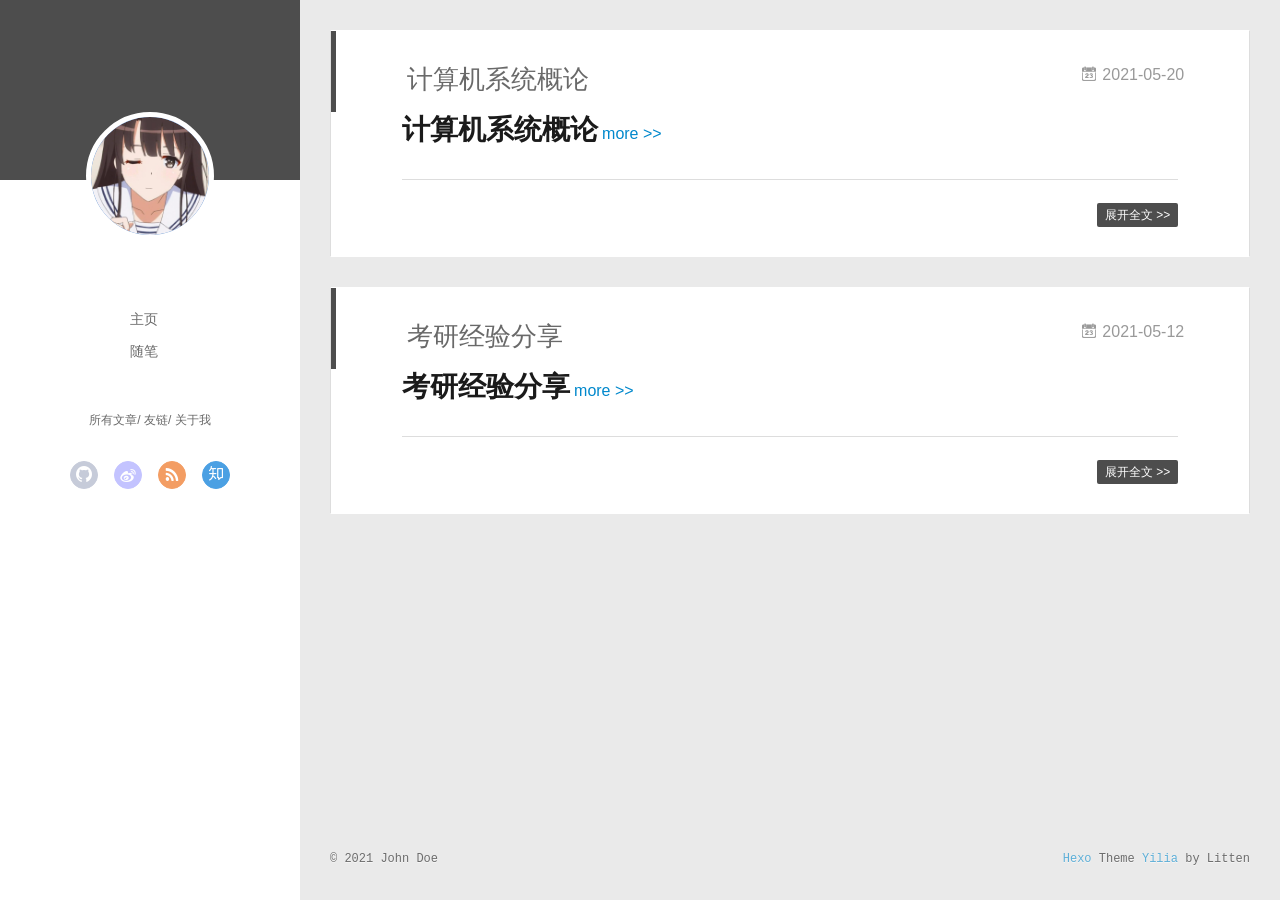
==== commit 88cf8a07: "Site updated: 2021-05-20 19:43:53" ====
--- a/index.html
+++ b/index.html
@@ -43,7 +43,7 @@
 <div class="intrude-less">
 	<header id="header" class="inner">
 		<a href="/" class="profilepic">
-			<img src="" class="js-avatar">
+			<img src="/img/avatar.gif" class="js-avatar">
 		</a>
 		<hgroup>
 		  <h1 class="header-author"><a href="/"></a></h1>
@@ -101,7 +101,7 @@
 	<div class="intrude-less">
 		<header id="header" class="inner">
 			<div class="profilepic">
-				<img src="" class="js-avatar">
+				<img src="/img/avatar.gif" class="js-avatar">
 			</div>
 			<hgroup>
 			  <h1 class="header-author js-header-author"></h1>
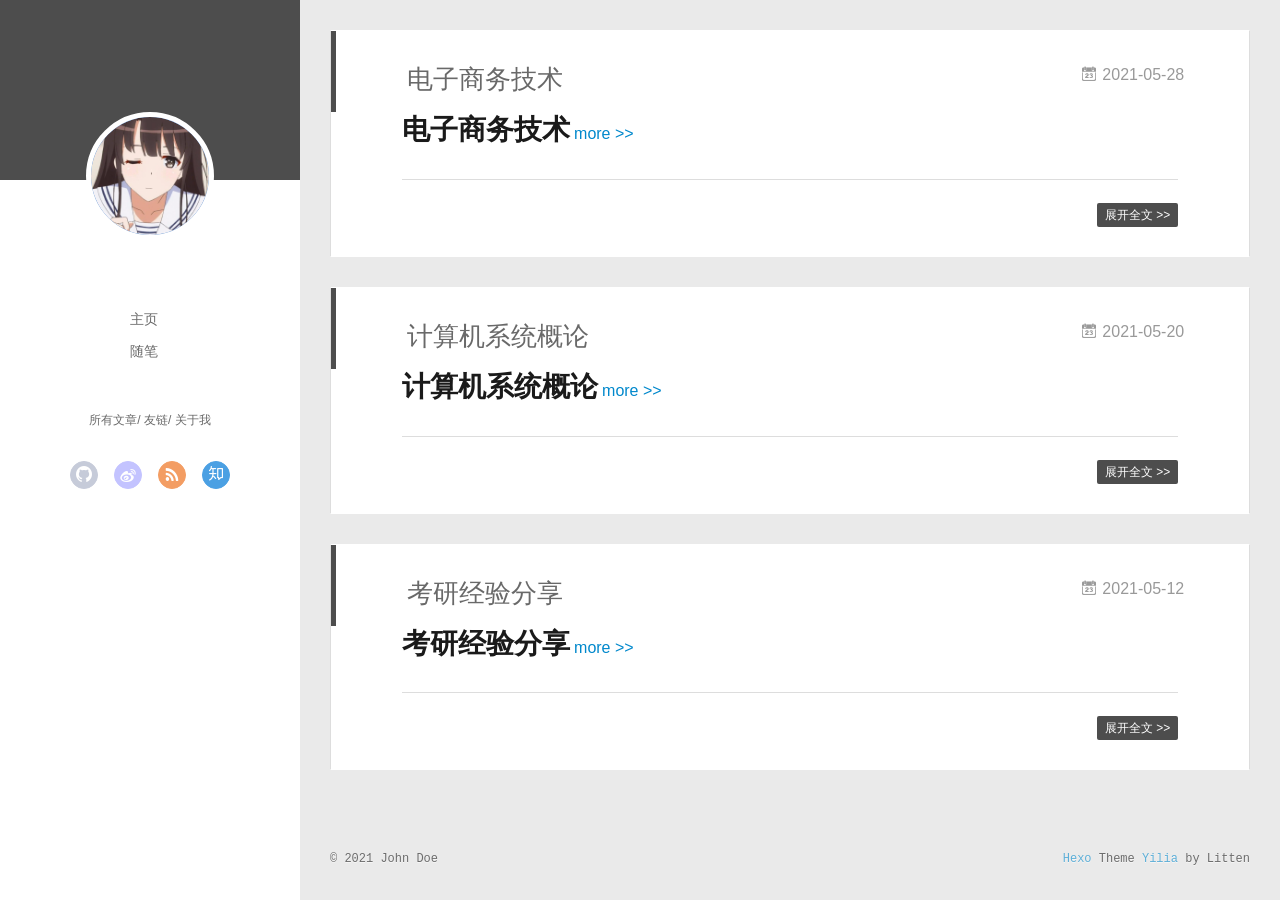
==== commit 46fb8fdf: "Site updated: 2021-05-28 16:10:08" ====
--- a/index.html
+++ b/index.html
@@ -151,6 +151,71 @@
           </div>
           <div id="js-content" class="content-ll">
             
+  
+    <article id="post-dianzishangwu" class="article article-type-post  article-index" itemscope itemprop="blogPost">
+  <div class="article-inner">
+    
+      <header class="article-header">
+        
+  
+    <h1 itemprop="name">
+      <a class="article-title" href="/2021/05/28/dianzishangwu/">电子商务技术</a>
+    </h1>
+  
+
+        
+        <a href="/2021/05/28/dianzishangwu/" class="archive-article-date">
+  	<time datetime="2021-05-28T08:08:42.000Z" itemprop="datePublished"><i class="icon-calendar icon"></i>2021-05-28</time>
+</a>
+        
+      </header>
+    
+    <div class="article-entry" itemprop="articleBody">
+      
+        <h1 id="电子商务技术"><a href="#电子商务技术" class="headerlink" title="电子商务技术"></a>电子商务技术</h1>
+        
+          <a class="article-more-a" href="/2021/05/28/dianzishangwu/#more">more >></a>
+        
+      
+
+      
+    </div>
+    <div class="article-info article-info-index">
+      
+      
+      
+
+      
+        <p class="article-more-link">
+          <a class="article-more-a" href="/2021/05/28/dianzishangwu/">展开全文 >></a>
+        </p>
+      
+
+      
+      <div class="clearfix"></div>
+    </div>
+  </div>
+</article>
+
+<aside class="wrap-side-operation">
+    <div class="mod-side-operation">
+        
+        <div class="jump-container" id="js-jump-container" style="display:none;">
+            <a href="javascript:void(0)" class="mod-side-operation__jump-to-top">
+                <i class="icon-font icon-back"></i>
+            </a>
+            <div id="js-jump-plan-container" class="jump-plan-container" style="top: -11px;">
+                <i class="icon-font icon-plane jump-plane"></i>
+            </div>
+        </div>
+        
+        
+    </div>
+</aside>
+
+
+
+
   
     <article id="post-jigai" class="article article-type-post  article-index" itemscope itemprop="blogPost">
   <div class="article-inner">
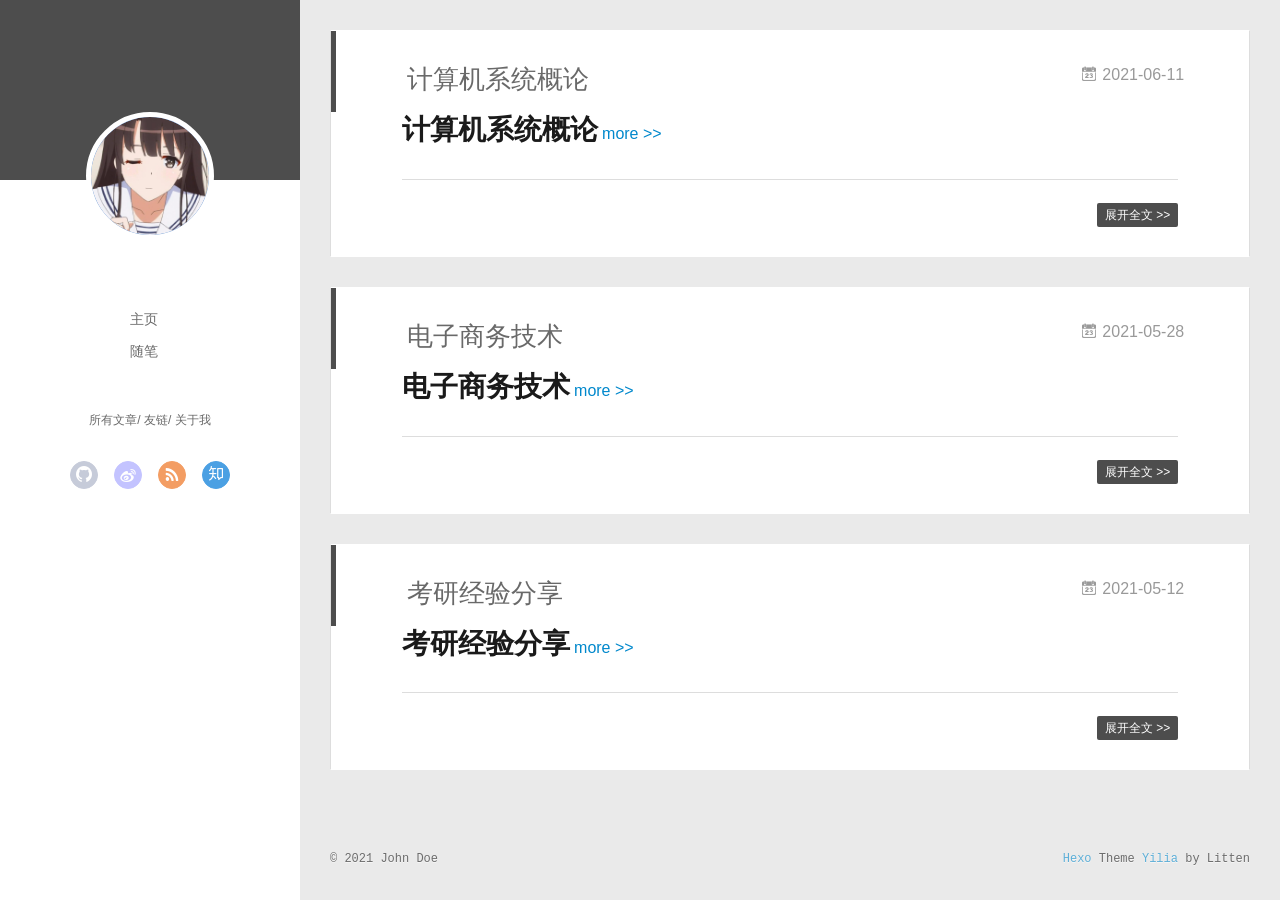
==== commit b816b9fd: "Site updated: 2021-06-11 15:26:16" ====
--- a/index.html
+++ b/index.html
@@ -152,29 +152,29 @@
           <div id="js-content" class="content-ll">
             
   
-    <article id="post-dianzishangwu" class="article article-type-post  article-index" itemscope itemprop="blogPost">
+    <article id="post-jigai" class="article article-type-post  article-index" itemscope itemprop="blogPost">
   <div class="article-inner">
     
       <header class="article-header">
         
   
     <h1 itemprop="name">
-      <a class="article-title" href="/2021/05/28/dianzishangwu/">电子商务技术</a>
+      <a class="article-title" href="/2021/06/11/jigai/">计算机系统概论</a>
     </h1>
   
 
         
-        <a href="/2021/05/28/dianzishangwu/" class="archive-article-date">
-  	<time datetime="2021-05-28T08:08:42.000Z" itemprop="datePublished"><i class="icon-calendar icon"></i>2021-05-28</time>
+        <a href="/2021/06/11/jigai/" class="archive-article-date">
+  	<time datetime="2021-06-11T07:11:48.000Z" itemprop="datePublished"><i class="icon-calendar icon"></i>2021-06-11</time>
 </a>
         
       </header>
     
     <div class="article-entry" itemprop="articleBody">
       
-        <h1 id="电子商务技术"><a href="#电子商务技术" class="headerlink" title="电子商务技术"></a>电子商务技术</h1>
-        
-          <a class="article-more-a" href="/2021/05/28/dianzishangwu/#more">more >></a>
+        <h1 id="计算机系统概论"><a href="#计算机系统概论" class="headerlink" title="计算机系统概论"></a>计算机系统概论</h1>
+        
+          <a class="article-more-a" href="/2021/06/11/jigai/#more">more >></a>
         
       
 
@@ -187,7 +187,7 @@
 
       
         <p class="article-more-link">
-          <a class="article-more-a" href="/2021/05/28/dianzishangwu/">展开全文 >></a>
+          <a class="article-more-a" href="/2021/06/11/jigai/">展开全文 >></a>
         </p>
       
 
@@ -217,29 +217,29 @@
 
 
   
-    <article id="post-jigai" class="article article-type-post  article-index" itemscope itemprop="blogPost">
+    <article id="post-dianzishangwu" class="article article-type-post  article-index" itemscope itemprop="blogPost">
   <div class="article-inner">
     
       <header class="article-header">
         
   
     <h1 itemprop="name">
-      <a class="article-title" href="/2021/05/20/jigai/">计算机系统概论</a>
+      <a class="article-title" href="/2021/05/28/dianzishangwu/">电子商务技术</a>
     </h1>
   
 
         
-        <a href="/2021/05/20/jigai/" class="archive-article-date">
-  	<time datetime="2021-05-20T11:11:47.000Z" itemprop="datePublished"><i class="icon-calendar icon"></i>2021-05-20</time>
+        <a href="/2021/05/28/dianzishangwu/" class="archive-article-date">
+  	<time datetime="2021-05-28T08:08:42.000Z" itemprop="datePublished"><i class="icon-calendar icon"></i>2021-05-28</time>
 </a>
         
       </header>
     
     <div class="article-entry" itemprop="articleBody">
       
-        <h1 id="计算机系统概论"><a href="#计算机系统概论" class="headerlink" title="计算机系统概论"></a>计算机系统概论</h1>
-        
-          <a class="article-more-a" href="/2021/05/20/jigai/#more">more >></a>
+        <h1 id="电子商务技术"><a href="#电子商务技术" class="headerlink" title="电子商务技术"></a>电子商务技术</h1>
+        
+          <a class="article-more-a" href="/2021/05/28/dianzishangwu/#more">more >></a>
         
       
 
@@ -252,7 +252,7 @@
 
       
         <p class="article-more-link">
-          <a class="article-more-a" href="/2021/05/20/jigai/">展开全文 >></a>
+          <a class="article-more-a" href="/2021/05/28/dianzishangwu/">展开全文 >></a>
         </p>
       
 
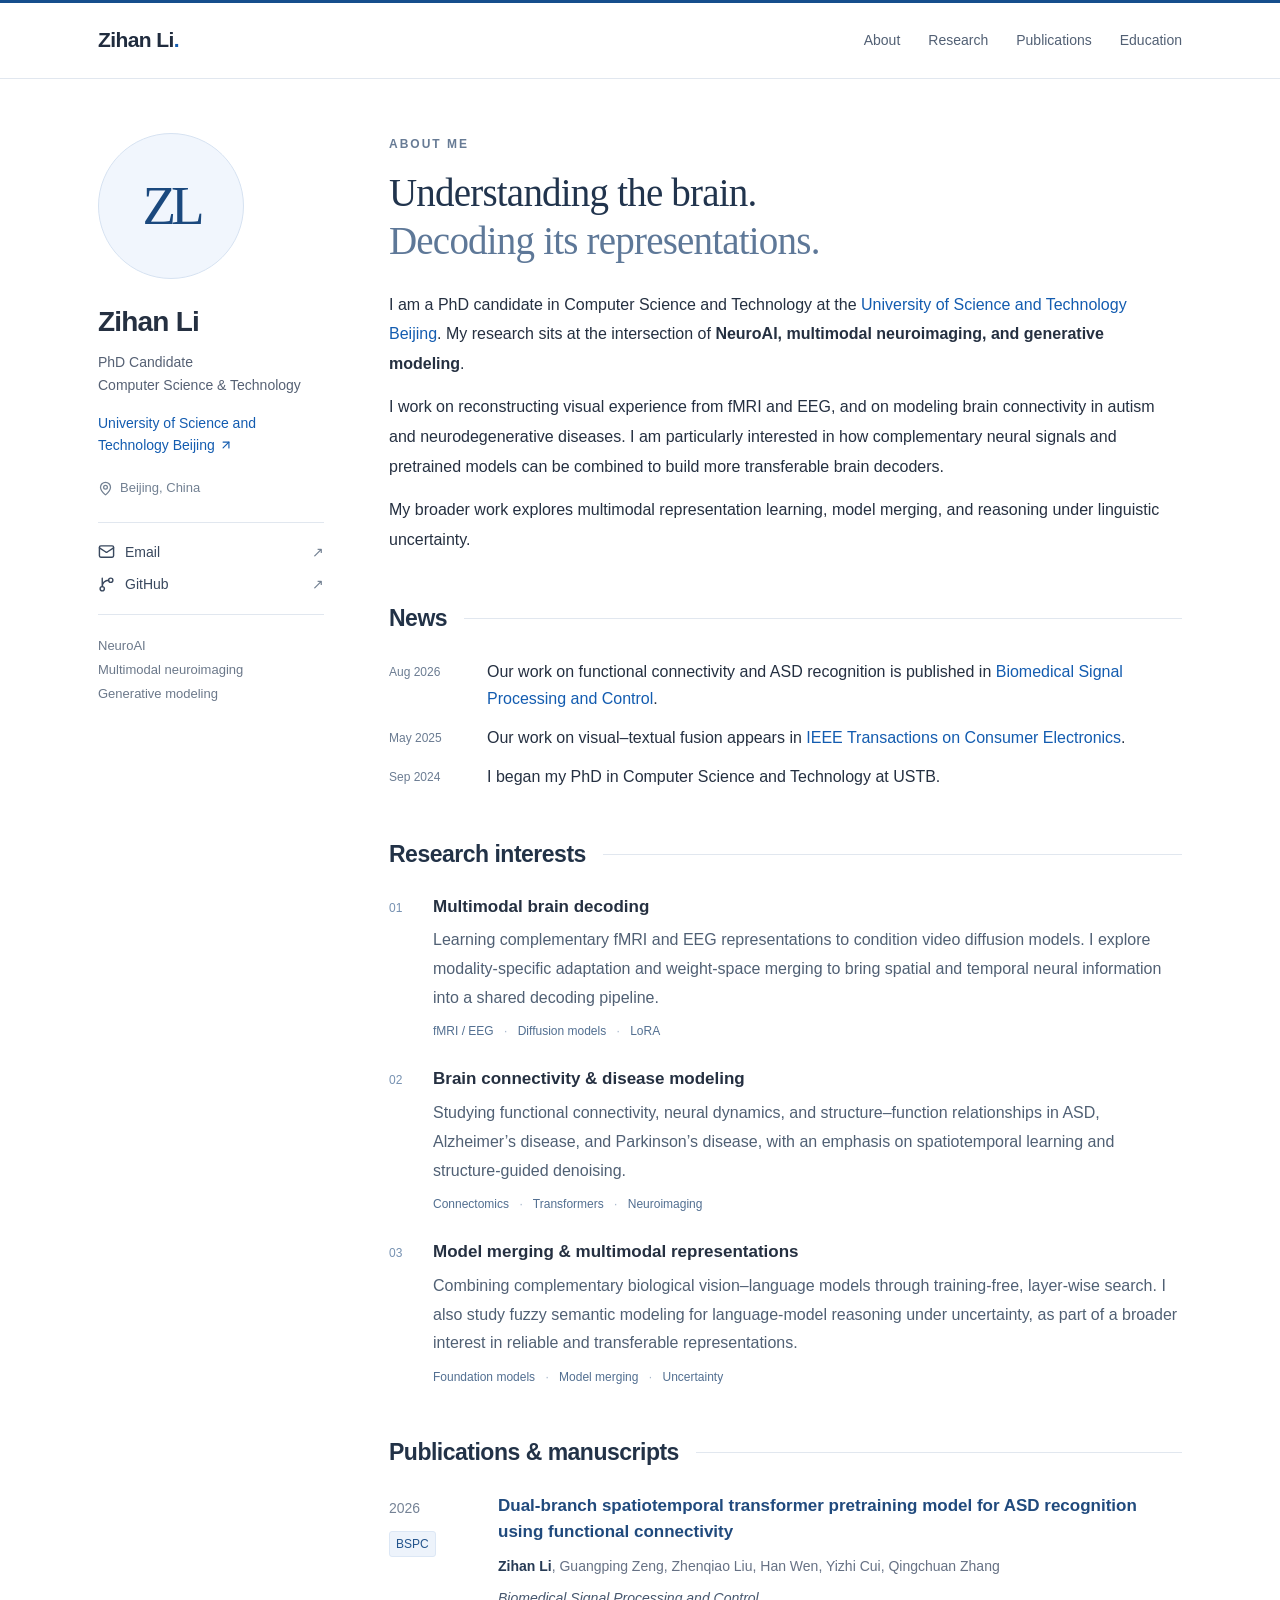
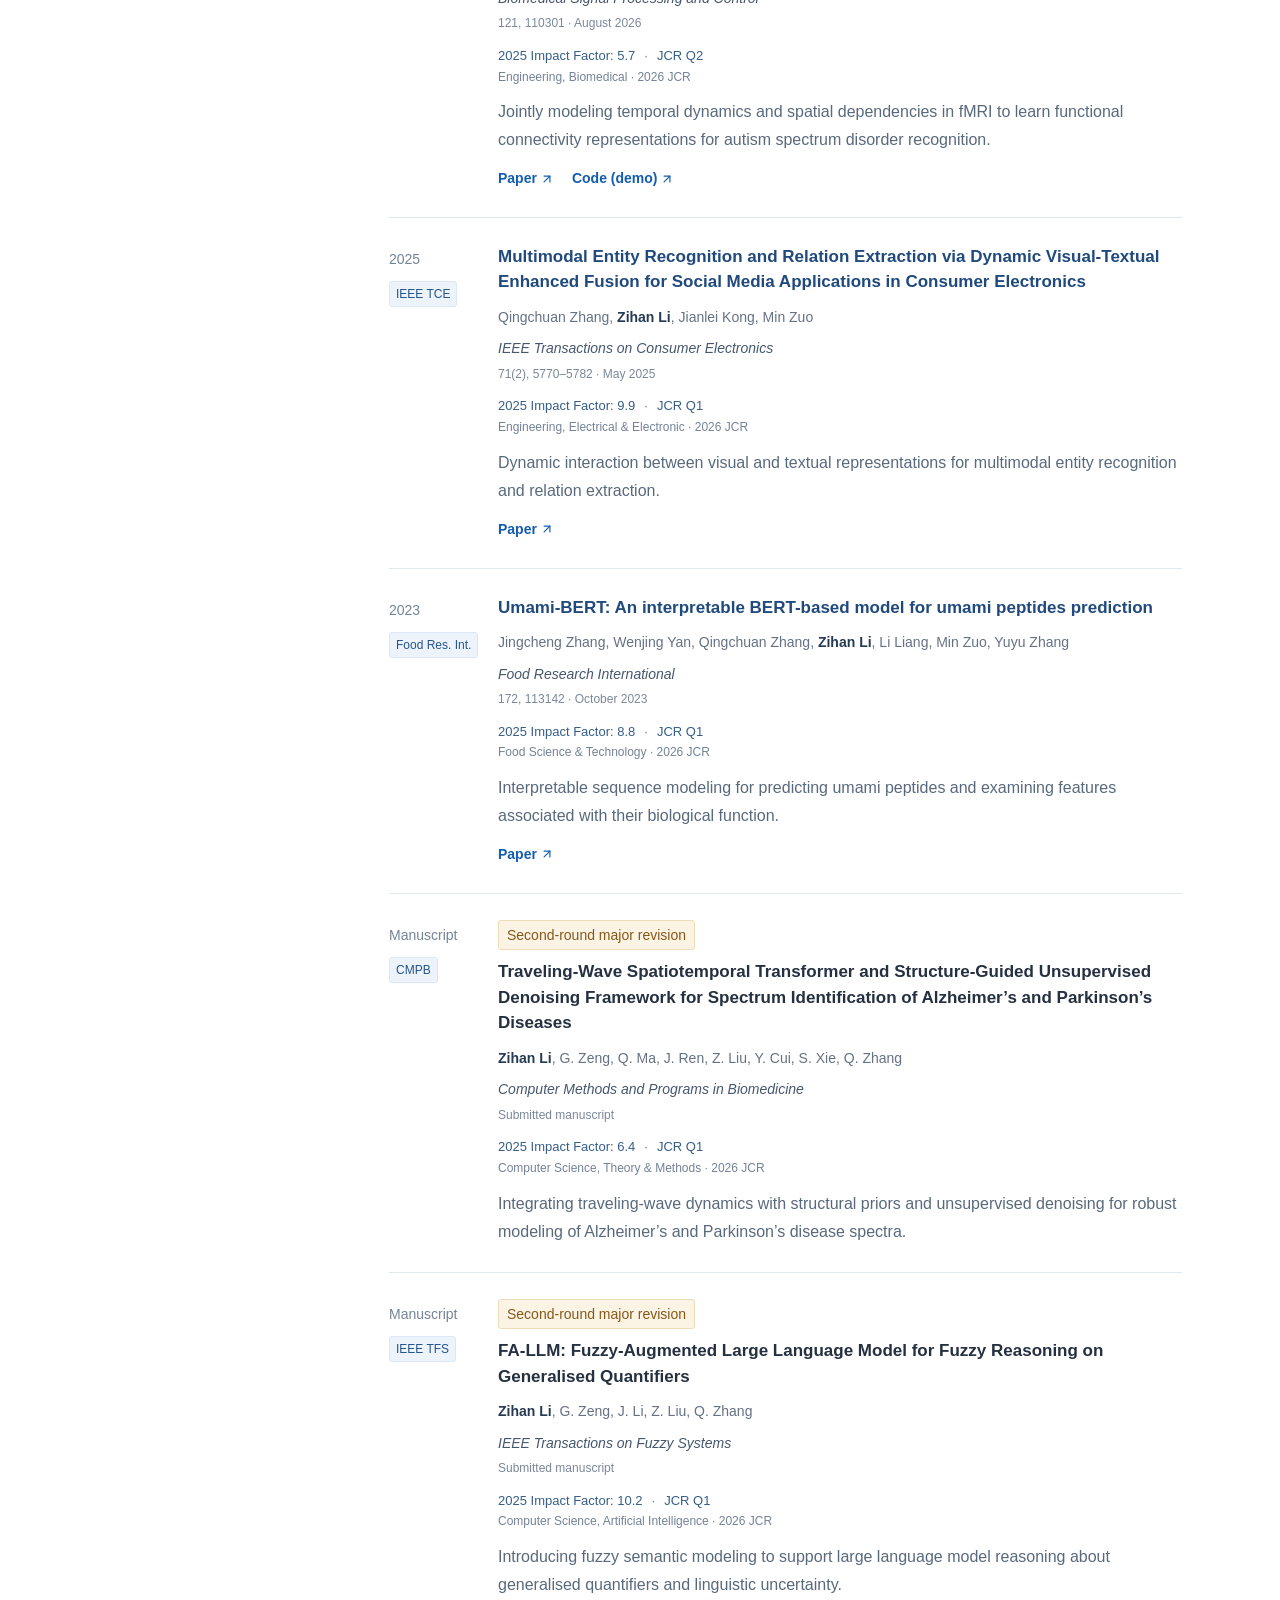
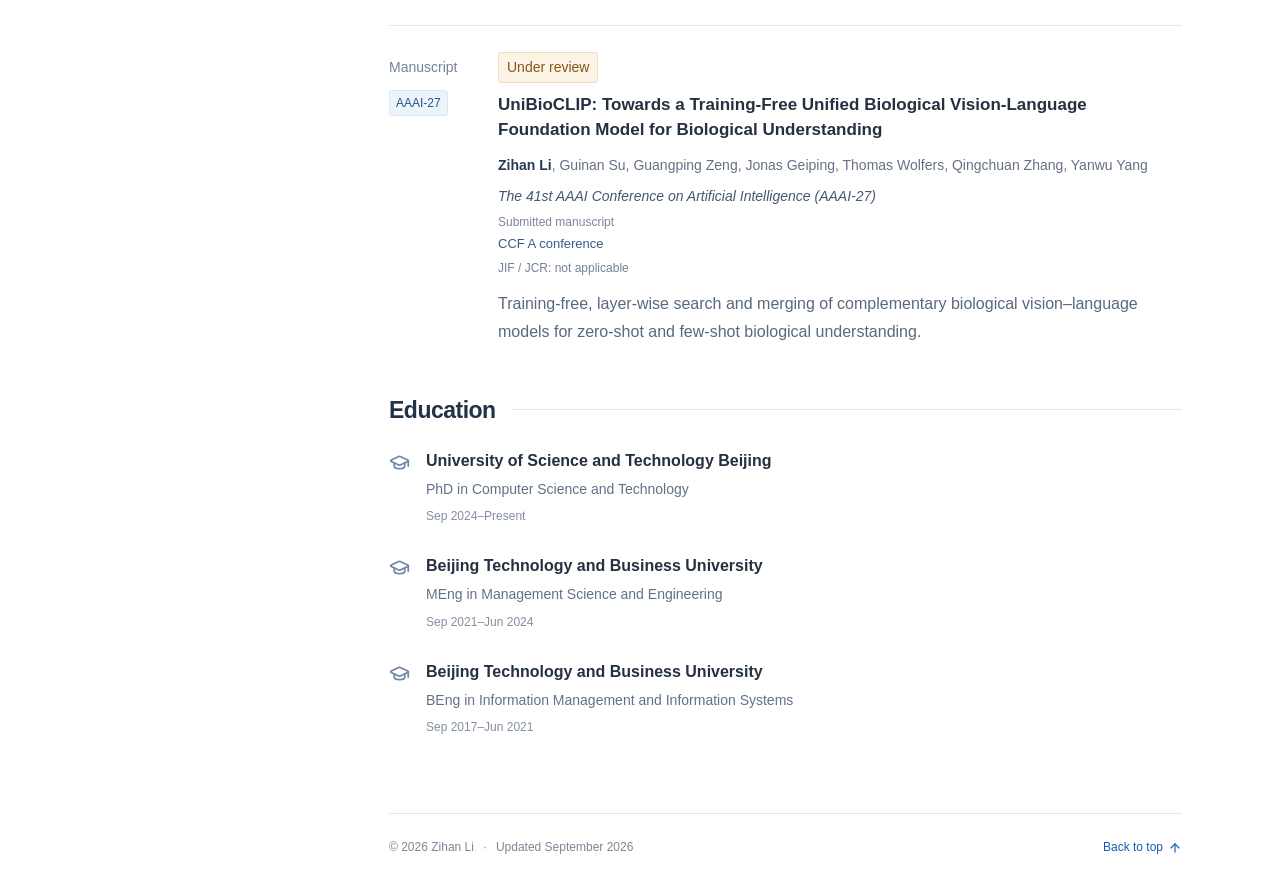
==== commit d5a4ff45: "Publish Zihan Li academic homepage with verified journal metrics" ====
--- a/index.html
+++ b/index.html
@@ -1,598 +1,18 @@
-<!DOCTYPE html>
-<html>
+<!doctype html>
+<html lang="en">
 <head>
   <meta charset="utf-8">
-  
-  <meta name="renderer" content="webkit">
-  <meta http-equiv="X-UA-Compatible" content="IE=edge" >
-  <link rel="dns-prefetch" href="http://example.com">
-  <title>Hexo</title>
-  <meta name="viewport" content="width=device-width, initial-scale=1, maximum-scale=1">
+  <meta name="viewport" content="width=device-width, initial-scale=1">
+  <title>Zihan Li | NeuroAI &amp; Brain Decoding</title>
+  <meta name="description" content="Zihan Li is a Computer Science PhD candidate at USTB researching multimodal brain decoding, neuroimaging, generative modeling, and model merging.">
+  <meta name="author" content="Zihan Li">
+  <link rel="canonical" href="https://katoumegumih.github.io/">
   <meta property="og:type" content="website">
-<meta property="og:title" content="Hexo">
-<meta property="og:url" content="http://example.com/index.html">
-<meta property="og:site_name" content="Hexo">
-<meta property="og:locale" content="en_US">
-<meta property="article:author" content="John Doe">
-<meta name="twitter:card" content="summary">
-  
-    <link rel="alternative" href="/atom.xml" title="Hexo" type="application/atom+xml">
-  
-  
-    <link rel="icon" href="/favicon.png">
-  
-  <link rel="stylesheet" type="text/css" href="/./main.0cf68a.css">
-  <style type="text/css">
-  
-    #container.show {
-      background: linear-gradient(200deg,#a0cfe4,#e8c37e);
-    }
-  </style>
-  
-
-  
-
-<meta name="generator" content="Hexo 5.4.0"></head>
-
-<body>
-  <div id="container" q-class="show:isCtnShow">
-    <canvas id="anm-canvas" class="anm-canvas"></canvas>
-    <div class="left-col" q-class="show:isShow">
-      
-<div class="overlay" style="background: #4d4d4d"></div>
-<div class="intrude-less">
-	<header id="header" class="inner">
-		<a href="/" class="profilepic">
-			<img src="/img/avatar.gif" class="js-avatar">
-		</a>
-		<hgroup>
-		  <h1 class="header-author"><a href="/"></a></h1>
-		</hgroup>
-		
-
-		<nav class="header-menu">
-			<ul>
-			
-				<li><a href="/">主页</a></li>
-	        
-				<li><a href="/tags/%E9%9A%8F%E7%AC%94/">随笔</a></li>
-	        
-			</ul>
-		</nav>
-		<nav class="header-smart-menu">
-    		
-    			
-    			<a q-on="click: openSlider(e, 'innerArchive')" href="javascript:void(0)">所有文章</a>
-    			
-            
-    			
-    			<a q-on="click: openSlider(e, 'friends')" href="javascript:void(0)">友链</a>
-    			
-            
-    			
-    			<a q-on="click: openSlider(e, 'aboutme')" href="javascript:void(0)">关于我</a>
-    			
-            
-		</nav>
-		<nav class="header-nav">
-			<div class="social">
-				
-					<a class="github" target="_blank" href="#" title="github"><i class="icon-github"></i></a>
-		        
-					<a class="weibo" target="_blank" href="#" title="weibo"><i class="icon-weibo"></i></a>
-		        
-					<a class="rss" target="_blank" href="#" title="rss"><i class="icon-rss"></i></a>
-		        
-					<a class="zhihu" target="_blank" href="#" title="zhihu"><i class="icon-zhihu"></i></a>
-		        
-			</div>
-		</nav>
-	</header>		
-</div>
-
-    </div>
-    <div class="mid-col" q-class="show:isShow,hide:isShow|isFalse">
-      
-<nav id="mobile-nav">
-  	<div class="overlay js-overlay" style="background: #4d4d4d"></div>
-	<div class="btnctn js-mobile-btnctn">
-  		<div class="slider-trigger list" q-on="click: openSlider(e)"><i class="icon icon-sort"></i></div>
-	</div>
-	<div class="intrude-less">
-		<header id="header" class="inner">
-			<div class="profilepic">
-				<img src="/img/avatar.gif" class="js-avatar">
-			</div>
-			<hgroup>
-			  <h1 class="header-author js-header-author"></h1>
-			</hgroup>
-			
-			
-			
-				
-			
-				
-			
-			
-			
-			<nav class="header-nav">
-				<div class="social">
-					
-						<a class="github" target="_blank" href="#" title="github"><i class="icon-github"></i></a>
-			        
-						<a class="weibo" target="_blank" href="#" title="weibo"><i class="icon-weibo"></i></a>
-			        
-						<a class="rss" target="_blank" href="#" title="rss"><i class="icon-rss"></i></a>
-			        
-						<a class="zhihu" target="_blank" href="#" title="zhihu"><i class="icon-zhihu"></i></a>
-			        
-				</div>
-			</nav>
-
-			<nav class="header-menu js-header-menu">
-				<ul style="width: 50%">
-				
-				
-					<li style="width: 50%"><a href="/">主页</a></li>
-		        
-					<li style="width: 50%"><a href="/tags/%E9%9A%8F%E7%AC%94/">随笔</a></li>
-		        
-				</ul>
-			</nav>
-		</header>				
-	</div>
-	<div class="mobile-mask" style="display:none" q-show="isShow"></div>
-</nav>
-
-      <div id="wrapper" class="body-wrap">
-        <div class="menu-l">
-          <div class="canvas-wrap">
-            <canvas data-colors="#eaeaea" data-sectionHeight="100" data-contentId="js-content" id="myCanvas1" class="anm-canvas"></canvas>
-          </div>
-          <div id="js-content" class="content-ll">
-            
-  
-    <article id="post-jigai" class="article article-type-post  article-index" itemscope itemprop="blogPost">
-  <div class="article-inner">
-    
-      <header class="article-header">
-        
-  
-    <h1 itemprop="name">
-      <a class="article-title" href="/2021/06/11/jigai/">计算机系统概论</a>
-    </h1>
-  
-
-        
-        <a href="/2021/06/11/jigai/" class="archive-article-date">
-  	<time datetime="2021-06-11T07:11:48.000Z" itemprop="datePublished"><i class="icon-calendar icon"></i>2021-06-11</time>
-</a>
-        
-      </header>
-    
-    <div class="article-entry" itemprop="articleBody">
-      
-        <h1 id="计算机系统概论"><a href="#计算机系统概论" class="headerlink" title="计算机系统概论"></a>计算机系统概论</h1>
-        
-          <a class="article-more-a" href="/2021/06/11/jigai/#more">more >></a>
-        
-      
-
-      
-    </div>
-    <div class="article-info article-info-index">
-      
-      
-      
-
-      
-        <p class="article-more-link">
-          <a class="article-more-a" href="/2021/06/11/jigai/">展开全文 >></a>
-        </p>
-      
-
-      
-      <div class="clearfix"></div>
-    </div>
-  </div>
-</article>
-
-<aside class="wrap-side-operation">
-    <div class="mod-side-operation">
-        
-        <div class="jump-container" id="js-jump-container" style="display:none;">
-            <a href="javascript:void(0)" class="mod-side-operation__jump-to-top">
-                <i class="icon-font icon-back"></i>
-            </a>
-            <div id="js-jump-plan-container" class="jump-plan-container" style="top: -11px;">
-                <i class="icon-font icon-plane jump-plane"></i>
-            </div>
-        </div>
-        
-        
-    </div>
-</aside>
-
-
-
-
-  
-    <article id="post-dianzishangwu" class="article article-type-post  article-index" itemscope itemprop="blogPost">
-  <div class="article-inner">
-    
-      <header class="article-header">
-        
-  
-    <h1 itemprop="name">
-      <a class="article-title" href="/2021/05/28/dianzishangwu/">电子商务技术</a>
-    </h1>
-  
-
-        
-        <a href="/2021/05/28/dianzishangwu/" class="archive-article-date">
-  	<time datetime="2021-05-28T08:08:42.000Z" itemprop="datePublished"><i class="icon-calendar icon"></i>2021-05-28</time>
-</a>
-        
-      </header>
-    
-    <div class="article-entry" itemprop="articleBody">
-      
-        <h1 id="电子商务技术"><a href="#电子商务技术" class="headerlink" title="电子商务技术"></a>电子商务技术</h1>
-        
-          <a class="article-more-a" href="/2021/05/28/dianzishangwu/#more">more >></a>
-        
-      
-
-      
-    </div>
-    <div class="article-info article-info-index">
-      
-      
-      
-
-      
-        <p class="article-more-link">
-          <a class="article-more-a" href="/2021/05/28/dianzishangwu/">展开全文 >></a>
-        </p>
-      
-
-      
-      <div class="clearfix"></div>
-    </div>
-  </div>
-</article>
-
-<aside class="wrap-side-operation">
-    <div class="mod-side-operation">
-        
-        <div class="jump-container" id="js-jump-container" style="display:none;">
-            <a href="javascript:void(0)" class="mod-side-operation__jump-to-top">
-                <i class="icon-font icon-back"></i>
-            </a>
-            <div id="js-jump-plan-container" class="jump-plan-container" style="top: -11px;">
-                <i class="icon-font icon-plane jump-plane"></i>
-            </div>
-        </div>
-        
-        
-    </div>
-</aside>
-
-
-
-
-  
-    <article id="post-aaa" class="article article-type-post  article-index" itemscope itemprop="blogPost">
-  <div class="article-inner">
-    
-      <header class="article-header">
-        
-  
-    <h1 itemprop="name">
-      <a class="article-title" href="/2021/05/12/aaa/">考研经验分享</a>
-    </h1>
-  
-
-        
-        <a href="/2021/05/12/aaa/" class="archive-article-date">
-  	<time datetime="2021-05-12T14:44:00.000Z" itemprop="datePublished"><i class="icon-calendar icon"></i>2021-05-12</time>
-</a>
-        
-      </header>
-    
-    <div class="article-entry" itemprop="articleBody">
-      
-        <h1 id="考研经验分享"><a href="#考研经验分享" class="headerlink" title="考研经验分享"></a>考研经验分享</h1>
-        
-          <a class="article-more-a" href="/2021/05/12/aaa/#more">more >></a>
-        
-      
-
-      
-    </div>
-    <div class="article-info article-info-index">
-      
-      
-      
-
-      
-        <p class="article-more-link">
-          <a class="article-more-a" href="/2021/05/12/aaa/">展开全文 >></a>
-        </p>
-      
-
-      
-      <div class="clearfix"></div>
-    </div>
-  </div>
-</article>
-
-<aside class="wrap-side-operation">
-    <div class="mod-side-operation">
-        
-        <div class="jump-container" id="js-jump-container" style="display:none;">
-            <a href="javascript:void(0)" class="mod-side-operation__jump-to-top">
-                <i class="icon-font icon-back"></i>
-            </a>
-            <div id="js-jump-plan-container" class="jump-plan-container" style="top: -11px;">
-                <i class="icon-font icon-plane jump-plane"></i>
-            </div>
-        </div>
-        
-        
-    </div>
-</aside>
-
-
-
-
-  
-  
-
-
-          </div>
-        </div>
-      </div>
-      <footer id="footer">
-  <div class="outer">
-    <div id="footer-info">
-    	<div class="footer-left">
-    		&copy; 2021 John Doe
-    	</div>
-      	<div class="footer-right">
-      		<a href="http://hexo.io/" target="_blank">Hexo</a>  Theme <a href="https://github.com/litten/hexo-theme-yilia" target="_blank">Yilia</a> by Litten
-      	</div>
-    </div>
-  </div>
-</footer>
-    </div>
-    <script>
-	var yiliaConfig = {
-		mathjax: false,
-		isHome: true,
-		isPost: false,
-		isArchive: false,
-		isTag: false,
-		isCategory: false,
-		open_in_new: false,
-		toc_hide_index: true,
-		root: "/",
-		innerArchive: true,
-		showTags: false
-	}
-</script>
-
-<script>!function(t){function n(e){if(r[e])return r[e].exports;var i=r[e]={exports:{},id:e,loaded:!1};return t[e].call(i.exports,i,i.exports,n),i.loaded=!0,i.exports}var r={};n.m=t,n.c=r,n.p="./",n(0)}([function(t,n,r){r(195),t.exports=r(191)},function(t,n,r){var e=r(3),i=r(52),o=r(27),u=r(28),c=r(53),f="prototype",a=function(t,n,r){var s,l,h,v,p=t&a.F,d=t&a.G,y=t&a.S,g=t&a.P,b=t&a.B,m=d?e:y?e[n]||(e[n]={}):(e[n]||{})[f],x=d?i:i[n]||(i[n]={}),w=x[f]||(x[f]={});d&&(r=n);for(s in r)l=!p&&m&&void 0!==m[s],h=(l?m:r)[s],v=b&&l?c(h,e):g&&"function"==typeof h?c(Function.call,h):h,m&&u(m,s,h,t&a.U),x[s]!=h&&o(x,s,v),g&&w[s]!=h&&(w[s]=h)};e.core=i,a.F=1,a.G=2,a.S=4,a.P=8,a.B=16,a.W=32,a.U=64,a.R=128,t.exports=a},function(t,n,r){var e=r(6);t.exports=function(t){if(!e(t))throw TypeError(t+" is not an object!");return t}},function(t,n){var r=t.exports="undefined"!=typeof window&&window.Math==Math?window:"undefined"!=typeof self&&self.Math==Math?self:Function("return this")();"number"==typeof __g&&(__g=r)},function(t,n){t.exports=function(t){try{return!!t()}catch(t){return!0}}},function(t,n){var r=t.exports="undefined"!=typeof window&&window.Math==Math?window:"undefined"!=typeof self&&self.Math==Math?self:Function("return this")();"number"==typeof __g&&(__g=r)},function(t,n){t.exports=function(t){return"object"==typeof t?null!==t:"function"==typeof t}},function(t,n,r){var e=r(126)("wks"),i=r(76),o=r(3).Symbol,u="function"==typeof o;(t.exports=function(t){return e[t]||(e[t]=u&&o[t]||(u?o:i)("Symbol."+t))}).store=e},function(t,n){var r={}.hasOwnProperty;t.exports=function(t,n){return r.call(t,n)}},function(t,n,r){var e=r(94),i=r(33);t.exports=function(t){return e(i(t))}},function(t,n,r){t.exports=!r(4)(function(){return 7!=Object.defineProperty({},"a",{get:function(){return 7}}).a})},function(t,n,r){var e=r(2),i=r(167),o=r(50),u=Object.defineProperty;n.f=r(10)?Object.defineProperty:function(t,n,r){if(e(t),n=o(n,!0),e(r),i)try{return u(t,n,r)}catch(t){}if("get"in r||"set"in r)throw TypeError("Accessors not supported!");return"value"in r&&(t[n]=r.value),t}},function(t,n,r){t.exports=!r(18)(function(){return 7!=Object.defineProperty({},"a",{get:function(){return 7}}).a})},function(t,n,r){var e=r(14),i=r(22);t.exports=r(12)?function(t,n,r){return e.f(t,n,i(1,r))}:function(t,n,r){return t[n]=r,t}},function(t,n,r){var e=r(20),i=r(58),o=r(42),u=Object.defineProperty;n.f=r(12)?Object.defineProperty:function(t,n,r){if(e(t),n=o(n,!0),e(r),i)try{return u(t,n,r)}catch(t){}if("get"in r||"set"in r)throw TypeError("Accessors not supported!");return"value"in r&&(t[n]=r.value),t}},function(t,n,r){var e=r(40)("wks"),i=r(23),o=r(5).Symbol,u="function"==typeof o;(t.exports=function(t){return e[t]||(e[t]=u&&o[t]||(u?o:i)("Symbol."+t))}).store=e},function(t,n,r){var e=r(67),i=Math.min;t.exports=function(t){return t>0?i(e(t),9007199254740991):0}},function(t,n,r){var e=r(46);t.exports=function(t){return Object(e(t))}},function(t,n){t.exports=function(t){try{return!!t()}catch(t){return!0}}},function(t,n,r){var e=r(63),i=r(34);t.exports=Object.keys||function(t){return e(t,i)}},function(t,n,r){var e=r(21);t.exports=function(t){if(!e(t))throw TypeError(t+" is not an object!");return t}},function(t,n){t.exports=function(t){return"object"==typeof t?null!==t:"function"==typeof t}},function(t,n){t.exports=function(t,n){return{enumerable:!(1&t),configurable:!(2&t),writable:!(4&t),value:n}}},function(t,n){var r=0,e=Math.random();t.exports=function(t){return"Symbol(".concat(void 0===t?"":t,")_",(++r+e).toString(36))}},function(t,n){var r={}.hasOwnProperty;t.exports=function(t,n){return r.call(t,n)}},function(t,n){var r=t.exports={version:"2.4.0"};"number"==typeof __e&&(__e=r)},function(t,n){t.exports=function(t){if("function"!=typeof t)throw TypeError(t+" is not a function!");return t}},function(t,n,r){var e=r(11),i=r(66);t.exports=r(10)?function(t,n,r){return e.f(t,n,i(1,r))}:function(t,n,r){return t[n]=r,t}},function(t,n,r){var e=r(3),i=r(27),o=r(24),u=r(76)("src"),c="toString",f=Function[c],a=(""+f).split(c);r(52).inspectSource=function(t){return f.call(t)},(t.exports=function(t,n,r,c){var f="function"==typeof r;f&&(o(r,"name")||i(r,"name",n)),t[n]!==r&&(f&&(o(r,u)||i(r,u,t[n]?""+t[n]:a.join(String(n)))),t===e?t[n]=r:c?t[n]?t[n]=r:i(t,n,r):(delete t[n],i(t,n,r)))})(Function.prototype,c,function(){return"function"==typeof this&&this[u]||f.call(this)})},function(t,n,r){var e=r(1),i=r(4),o=r(46),u=function(t,n,r,e){var i=String(o(t)),u="<"+n;return""!==r&&(u+=" "+r+'="'+String(e).replace(/"/g,"&quot;")+'"'),u+">"+i+"</"+n+">"};t.exports=function(t,n){var r={};r[t]=n(u),e(e.P+e.F*i(function(){var n=""[t]('"');return n!==n.toLowerCase()||n.split('"').length>3}),"String",r)}},function(t,n,r){var e=r(115),i=r(46);t.exports=function(t){return e(i(t))}},function(t,n,r){var e=r(116),i=r(66),o=r(30),u=r(50),c=r(24),f=r(167),a=Object.getOwnPropertyDescriptor;n.f=r(10)?a:function(t,n){if(t=o(t),n=u(n,!0),f)try{return a(t,n)}catch(t){}if(c(t,n))return i(!e.f.call(t,n),t[n])}},function(t,n,r){var e=r(24),i=r(17),o=r(145)("IE_PROTO"),u=Object.prototype;t.exports=Object.getPrototypeOf||function(t){return t=i(t),e(t,o)?t[o]:"function"==typeof t.constructor&&t instanceof t.constructor?t.constructor.prototype:t instanceof Object?u:null}},function(t,n){t.exports=function(t){if(void 0==t)throw TypeError("Can't call method on  "+t);return t}},function(t,n){t.exports="constructor,hasOwnProperty,isPrototypeOf,propertyIsEnumerable,toLocaleString,toString,valueOf".split(",")},function(t,n){t.exports={}},function(t,n){t.exports=!0},function(t,n){n.f={}.propertyIsEnumerable},function(t,n,r){var e=r(14).f,i=r(8),o=r(15)("toStringTag");t.exports=function(t,n,r){t&&!i(t=r?t:t.prototype,o)&&e(t,o,{configurable:!0,value:n})}},function(t,n,r){var e=r(40)("keys"),i=r(23);t.exports=function(t){return e[t]||(e[t]=i(t))}},function(t,n,r){var e=r(5),i="__core-js_shared__",o=e[i]||(e[i]={});t.exports=function(t){return o[t]||(o[t]={})}},function(t,n){var r=Math.ceil,e=Math.floor;t.exports=function(t){return isNaN(t=+t)?0:(t>0?e:r)(t)}},function(t,n,r){var e=r(21);t.exports=function(t,n){if(!e(t))return t;var r,i;if(n&&"function"==typeof(r=t.toString)&&!e(i=r.call(t)))return i;if("function"==typeof(r=t.valueOf)&&!e(i=r.call(t)))return i;if(!n&&"function"==typeof(r=t.toString)&&!e(i=r.call(t)))return i;throw TypeError("Can't convert object to primitive value")}},function(t,n,r){var e=r(5),i=r(25),o=r(36),u=r(44),c=r(14).f;t.exports=function(t){var n=i.Symbol||(i.Symbol=o?{}:e.Symbol||{});"_"==t.charAt(0)||t in n||c(n,t,{value:u.f(t)})}},function(t,n,r){n.f=r(15)},function(t,n){var r={}.toString;t.exports=function(t){return r.call(t).slice(8,-1)}},function(t,n){t.exports=function(t){if(void 0==t)throw TypeError("Can't call method on  "+t);return t}},function(t,n,r){var e=r(4);t.exports=function(t,n){return!!t&&e(function(){n?t.call(null,function(){},1):t.call(null)})}},function(t,n,r){var e=r(53),i=r(115),o=r(17),u=r(16),c=r(203);t.exports=function(t,n){var r=1==t,f=2==t,a=3==t,s=4==t,l=6==t,h=5==t||l,v=n||c;return function(n,c,p){for(var d,y,g=o(n),b=i(g),m=e(c,p,3),x=u(b.length),w=0,S=r?v(n,x):f?v(n,0):void 0;x>w;w++)if((h||w in b)&&(d=b[w],y=m(d,w,g),t))if(r)S[w]=y;else if(y)switch(t){case 3:return!0;case 5:return d;case 6:return w;case 2:S.push(d)}else if(s)return!1;return l?-1:a||s?s:S}}},function(t,n,r){var e=r(1),i=r(52),o=r(4);t.exports=function(t,n){var r=(i.Object||{})[t]||Object[t],u={};u[t]=n(r),e(e.S+e.F*o(function(){r(1)}),"Object",u)}},function(t,n,r){var e=r(6);t.exports=function(t,n){if(!e(t))return t;var r,i;if(n&&"function"==typeof(r=t.toString)&&!e(i=r.call(t)))return i;if("function"==typeof(r=t.valueOf)&&!e(i=r.call(t)))return i;if(!n&&"function"==typeof(r=t.toString)&&!e(i=r.call(t)))return i;throw TypeError("Can't convert object to primitive value")}},function(t,n,r){var e=r(5),i=r(25),o=r(91),u=r(13),c="prototype",f=function(t,n,r){var a,s,l,h=t&f.F,v=t&f.G,p=t&f.S,d=t&f.P,y=t&f.B,g=t&f.W,b=v?i:i[n]||(i[n]={}),m=b[c],x=v?e:p?e[n]:(e[n]||{})[c];v&&(r=n);for(a in r)(s=!h&&x&&void 0!==x[a])&&a in b||(l=s?x[a]:r[a],b[a]=v&&"function"!=typeof x[a]?r[a]:y&&s?o(l,e):g&&x[a]==l?function(t){var n=function(n,r,e){if(this instanceof t){switch(arguments.length){case 0:return new t;case 1:return new t(n);case 2:return new t(n,r)}return new t(n,r,e)}return t.apply(this,arguments)};return n[c]=t[c],n}(l):d&&"function"==typeof l?o(Function.call,l):l,d&&((b.virtual||(b.virtual={}))[a]=l,t&f.R&&m&&!m[a]&&u(m,a,l)))};f.F=1,f.G=2,f.S=4,f.P=8,f.B=16,f.W=32,f.U=64,f.R=128,t.exports=f},function(t,n){var r=t.exports={version:"2.4.0"};"number"==typeof __e&&(__e=r)},function(t,n,r){var e=r(26);t.exports=function(t,n,r){if(e(t),void 0===n)return t;switch(r){case 1:return function(r){return t.call(n,r)};case 2:return function(r,e){return t.call(n,r,e)};case 3:return function(r,e,i){return t.call(n,r,e,i)}}return function(){return t.apply(n,arguments)}}},function(t,n,r){var e=r(183),i=r(1),o=r(126)("metadata"),u=o.store||(o.store=new(r(186))),c=function(t,n,r){var i=u.get(t);if(!i){if(!r)return;u.set(t,i=new e)}var o=i.get(n);if(!o){if(!r)return;i.set(n,o=new e)}return o},f=function(t,n,r){var e=c(n,r,!1);return void 0!==e&&e.has(t)},a=function(t,n,r){var e=c(n,r,!1);return void 0===e?void 0:e.get(t)},s=function(t,n,r,e){c(r,e,!0).set(t,n)},l=function(t,n){var r=c(t,n,!1),e=[];return r&&r.forEach(function(t,n){e.push(n)}),e},h=function(t){return void 0===t||"symbol"==typeof t?t:String(t)},v=function(t){i(i.S,"Reflect",t)};t.exports={store:u,map:c,has:f,get:a,set:s,keys:l,key:h,exp:v}},function(t,n,r){"use strict";if(r(10)){var e=r(69),i=r(3),o=r(4),u=r(1),c=r(127),f=r(152),a=r(53),s=r(68),l=r(66),h=r(27),v=r(73),p=r(67),d=r(16),y=r(75),g=r(50),b=r(24),m=r(180),x=r(114),w=r(6),S=r(17),_=r(137),O=r(70),E=r(32),P=r(71).f,j=r(154),F=r(76),M=r(7),A=r(48),N=r(117),T=r(146),I=r(155),k=r(80),L=r(123),R=r(74),C=r(130),D=r(160),U=r(11),W=r(31),G=U.f,B=W.f,V=i.RangeError,z=i.TypeError,q=i.Uint8Array,K="ArrayBuffer",J="Shared"+K,Y="BYTES_PER_ELEMENT",H="prototype",$=Array[H],X=f.ArrayBuffer,Q=f.DataView,Z=A(0),tt=A(2),nt=A(3),rt=A(4),et=A(5),it=A(6),ot=N(!0),ut=N(!1),ct=I.values,ft=I.keys,at=I.entries,st=$.lastIndexOf,lt=$.reduce,ht=$.reduceRight,vt=$.join,pt=$.sort,dt=$.slice,yt=$.toString,gt=$.toLocaleString,bt=M("iterator"),mt=M("toStringTag"),xt=F("typed_constructor"),wt=F("def_constructor"),St=c.CONSTR,_t=c.TYPED,Ot=c.VIEW,Et="Wrong length!",Pt=A(1,function(t,n){return Tt(T(t,t[wt]),n)}),jt=o(function(){return 1===new q(new Uint16Array([1]).buffer)[0]}),Ft=!!q&&!!q[H].set&&o(function(){new q(1).set({})}),Mt=function(t,n){if(void 0===t)throw z(Et);var r=+t,e=d(t);if(n&&!m(r,e))throw V(Et);return e},At=function(t,n){var r=p(t);if(r<0||r%n)throw V("Wrong offset!");return r},Nt=function(t){if(w(t)&&_t in t)return t;throw z(t+" is not a typed array!")},Tt=function(t,n){if(!(w(t)&&xt in t))throw z("It is not a typed array constructor!");return new t(n)},It=function(t,n){return kt(T(t,t[wt]),n)},kt=function(t,n){for(var r=0,e=n.length,i=Tt(t,e);e>r;)i[r]=n[r++];return i},Lt=function(t,n,r){G(t,n,{get:function(){return this._d[r]}})},Rt=function(t){var n,r,e,i,o,u,c=S(t),f=arguments.length,s=f>1?arguments[1]:void 0,l=void 0!==s,h=j(c);if(void 0!=h&&!_(h)){for(u=h.call(c),e=[],n=0;!(o=u.next()).done;n++)e.push(o.value);c=e}for(l&&f>2&&(s=a(s,arguments[2],2)),n=0,r=d(c.length),i=Tt(this,r);r>n;n++)i[n]=l?s(c[n],n):c[n];return i},Ct=function(){for(var t=0,n=arguments.length,r=Tt(this,n);n>t;)r[t]=arguments[t++];return r},Dt=!!q&&o(function(){gt.call(new q(1))}),Ut=function(){return gt.apply(Dt?dt.call(Nt(this)):Nt(this),arguments)},Wt={copyWithin:function(t,n){return D.call(Nt(this),t,n,arguments.length>2?arguments[2]:void 0)},every:function(t){return rt(Nt(this),t,arguments.length>1?arguments[1]:void 0)},fill:function(t){return C.apply(Nt(this),arguments)},filter:function(t){return It(this,tt(Nt(this),t,arguments.length>1?arguments[1]:void 0))},find:function(t){return et(Nt(this),t,arguments.length>1?arguments[1]:void 0)},findIndex:function(t){return it(Nt(this),t,arguments.length>1?arguments[1]:void 0)},forEach:function(t){Z(Nt(this),t,arguments.length>1?arguments[1]:void 0)},indexOf:function(t){return ut(Nt(this),t,arguments.length>1?arguments[1]:void 0)},includes:function(t){return ot(Nt(this),t,arguments.length>1?arguments[1]:void 0)},join:function(t){return vt.apply(Nt(this),arguments)},lastIndexOf:function(t){return st.apply(Nt(this),arguments)},map:function(t){return Pt(Nt(this),t,arguments.length>1?arguments[1]:void 0)},reduce:function(t){return lt.apply(Nt(this),arguments)},reduceRight:function(t){return ht.apply(Nt(this),arguments)},reverse:function(){for(var t,n=this,r=Nt(n).length,e=Math.floor(r/2),i=0;i<e;)t=n[i],n[i++]=n[--r],n[r]=t;return n},some:function(t){return nt(Nt(this),t,arguments.length>1?arguments[1]:void 0)},sort:function(t){return pt.call(Nt(this),t)},subarray:function(t,n){var r=Nt(this),e=r.length,i=y(t,e);return new(T(r,r[wt]))(r.buffer,r.byteOffset+i*r.BYTES_PER_ELEMENT,d((void 0===n?e:y(n,e))-i))}},Gt=function(t,n){return It(this,dt.call(Nt(this),t,n))},Bt=function(t){Nt(this);var n=At(arguments[1],1),r=this.length,e=S(t),i=d(e.length),o=0;if(i+n>r)throw V(Et);for(;o<i;)this[n+o]=e[o++]},Vt={entries:function(){return at.call(Nt(this))},keys:function(){return ft.call(Nt(this))},values:function(){return ct.call(Nt(this))}},zt=function(t,n){return w(t)&&t[_t]&&"symbol"!=typeof n&&n in t&&String(+n)==String(n)},qt=function(t,n){return zt(t,n=g(n,!0))?l(2,t[n]):B(t,n)},Kt=function(t,n,r){return!(zt(t,n=g(n,!0))&&w(r)&&b(r,"value"))||b(r,"get")||b(r,"set")||r.configurable||b(r,"writable")&&!r.writable||b(r,"enumerable")&&!r.enumerable?G(t,n,r):(t[n]=r.value,t)};St||(W.f=qt,U.f=Kt),u(u.S+u.F*!St,"Object",{getOwnPropertyDescriptor:qt,defineProperty:Kt}),o(function(){yt.call({})})&&(yt=gt=function(){return vt.call(this)});var Jt=v({},Wt);v(Jt,Vt),h(Jt,bt,Vt.values),v(Jt,{slice:Gt,set:Bt,constructor:function(){},toString:yt,toLocaleString:Ut}),Lt(Jt,"buffer","b"),Lt(Jt,"byteOffset","o"),Lt(Jt,"byteLength","l"),Lt(Jt,"length","e"),G(Jt,mt,{get:function(){return this[_t]}}),t.exports=function(t,n,r,f){f=!!f;var a=t+(f?"Clamped":"")+"Array",l="Uint8Array"!=a,v="get"+t,p="set"+t,y=i[a],g=y||{},b=y&&E(y),m=!y||!c.ABV,S={},_=y&&y[H],j=function(t,r){var e=t._d;return e.v[v](r*n+e.o,jt)},F=function(t,r,e){var i=t._d;f&&(e=(e=Math.round(e))<0?0:e>255?255:255&e),i.v[p](r*n+i.o,e,jt)},M=function(t,n){G(t,n,{get:function(){return j(this,n)},set:function(t){return F(this,n,t)},enumerable:!0})};m?(y=r(function(t,r,e,i){s(t,y,a,"_d");var o,u,c,f,l=0,v=0;if(w(r)){if(!(r instanceof X||(f=x(r))==K||f==J))return _t in r?kt(y,r):Rt.call(y,r);o=r,v=At(e,n);var p=r.byteLength;if(void 0===i){if(p%n)throw V(Et);if((u=p-v)<0)throw V(Et)}else if((u=d(i)*n)+v>p)throw V(Et);c=u/n}else c=Mt(r,!0),u=c*n,o=new X(u);for(h(t,"_d",{b:o,o:v,l:u,e:c,v:new Q(o)});l<c;)M(t,l++)}),_=y[H]=O(Jt),h(_,"constructor",y)):L(function(t){new y(null),new y(t)},!0)||(y=r(function(t,r,e,i){s(t,y,a);var o;return w(r)?r instanceof X||(o=x(r))==K||o==J?void 0!==i?new g(r,At(e,n),i):void 0!==e?new g(r,At(e,n)):new g(r):_t in r?kt(y,r):Rt.call(y,r):new g(Mt(r,l))}),Z(b!==Function.prototype?P(g).concat(P(b)):P(g),function(t){t in y||h(y,t,g[t])}),y[H]=_,e||(_.constructor=y));var A=_[bt],N=!!A&&("values"==A.name||void 0==A.name),T=Vt.values;h(y,xt,!0),h(_,_t,a),h(_,Ot,!0),h(_,wt,y),(f?new y(1)[mt]==a:mt in _)||G(_,mt,{get:function(){return a}}),S[a]=y,u(u.G+u.W+u.F*(y!=g),S),u(u.S,a,{BYTES_PER_ELEMENT:n,from:Rt,of:Ct}),Y in _||h(_,Y,n),u(u.P,a,Wt),R(a),u(u.P+u.F*Ft,a,{set:Bt}),u(u.P+u.F*!N,a,Vt),u(u.P+u.F*(_.toString!=yt),a,{toString:yt}),u(u.P+u.F*o(function(){new y(1).slice()}),a,{slice:Gt}),u(u.P+u.F*(o(function(){return[1,2].toLocaleString()!=new y([1,2]).toLocaleString()})||!o(function(){_.toLocaleString.call([1,2])})),a,{toLocaleString:Ut}),k[a]=N?A:T,e||N||h(_,bt,T)}}else t.exports=function(){}},function(t,n){var r={}.toString;t.exports=function(t){return r.call(t).slice(8,-1)}},function(t,n,r){var e=r(21),i=r(5).document,o=e(i)&&e(i.createElement);t.exports=function(t){return o?i.createElement(t):{}}},function(t,n,r){t.exports=!r(12)&&!r(18)(function(){return 7!=Object.defineProperty(r(57)("div"),"a",{get:function(){return 7}}).a})},function(t,n,r){"use strict";var e=r(36),i=r(51),o=r(64),u=r(13),c=r(8),f=r(35),a=r(96),s=r(38),l=r(103),h=r(15)("iterator"),v=!([].keys&&"next"in[].keys()),p="keys",d="values",y=function(){return this};t.exports=function(t,n,r,g,b,m,x){a(r,n,g);var w,S,_,O=function(t){if(!v&&t in F)return F[t];switch(t){case p:case d:return function(){return new r(this,t)}}return function(){return new r(this,t)}},E=n+" Iterator",P=b==d,j=!1,F=t.prototype,M=F[h]||F["@@iterator"]||b&&F[b],A=M||O(b),N=b?P?O("entries"):A:void 0,T="Array"==n?F.entries||M:M;if(T&&(_=l(T.call(new t)))!==Object.prototype&&(s(_,E,!0),e||c(_,h)||u(_,h,y)),P&&M&&M.name!==d&&(j=!0,A=function(){return M.call(this)}),e&&!x||!v&&!j&&F[h]||u(F,h,A),f[n]=A,f[E]=y,b)if(w={values:P?A:O(d),keys:m?A:O(p),entries:N},x)for(S in w)S in F||o(F,S,w[S]);else i(i.P+i.F*(v||j),n,w);return w}},function(t,n,r){var e=r(20),i=r(100),o=r(34),u=r(39)("IE_PROTO"),c=function(){},f="prototype",a=function(){var t,n=r(57)("iframe"),e=o.length;for(n.style.display="none",r(93).appendChild(n),n.src="javascript:",t=n.contentWindow.document,t.open(),t.write("<script>document.F=Object<\/script>"),t.close(),a=t.F;e--;)delete a[f][o[e]];return a()};t.exports=Object.create||function(t,n){var r;return null!==t?(c[f]=e(t),r=new c,c[f]=null,r[u]=t):r=a(),void 0===n?r:i(r,n)}},function(t,n,r){var e=r(63),i=r(34).concat("length","prototype");n.f=Object.getOwnPropertyNames||function(t){return e(t,i)}},function(t,n){n.f=Object.getOwnPropertySymbols},function(t,n,r){var e=r(8),i=r(9),o=r(90)(!1),u=r(39)("IE_PROTO");t.exports=function(t,n){var r,c=i(t),f=0,a=[];for(r in c)r!=u&&e(c,r)&&a.push(r);for(;n.length>f;)e(c,r=n[f++])&&(~o(a,r)||a.push(r));return a}},function(t,n,r){t.exports=r(13)},function(t,n,r){var e=r(76)("meta"),i=r(6),o=r(24),u=r(11).f,c=0,f=Object.isExtensible||function(){return!0},a=!r(4)(function(){return f(Object.preventExtensions({}))}),s=function(t){u(t,e,{value:{i:"O"+ ++c,w:{}}})},l=function(t,n){if(!i(t))return"symbol"==typeof t?t:("string"==typeof t?"S":"P")+t;if(!o(t,e)){if(!f(t))return"F";if(!n)return"E";s(t)}return t[e].i},h=function(t,n){if(!o(t,e)){if(!f(t))return!0;if(!n)return!1;s(t)}return t[e].w},v=function(t){return a&&p.NEED&&f(t)&&!o(t,e)&&s(t),t},p=t.exports={KEY:e,NEED:!1,fastKey:l,getWeak:h,onFreeze:v}},function(t,n){t.exports=function(t,n){return{enumerable:!(1&t),configurable:!(2&t),writable:!(4&t),value:n}}},function(t,n){var r=Math.ceil,e=Math.floor;t.exports=function(t){return isNaN(t=+t)?0:(t>0?e:r)(t)}},function(t,n){t.exports=function(t,n,r,e){if(!(t instanceof n)||void 0!==e&&e in t)throw TypeError(r+": incorrect invocation!");return t}},function(t,n){t.exports=!1},function(t,n,r){var e=r(2),i=r(173),o=r(133),u=r(145)("IE_PROTO"),c=function(){},f="prototype",a=function(){var t,n=r(132)("iframe"),e=o.length;for(n.style.display="none",r(135).appendChild(n),n.src="javascript:",t=n.contentWindow.document,t.open(),t.write("<script>document.F=Object<\/script>"),t.close(),a=t.F;e--;)delete a[f][o[e]];return a()};t.exports=Object.create||function(t,n){var r;return null!==t?(c[f]=e(t),r=new c,c[f]=null,r[u]=t):r=a(),void 0===n?r:i(r,n)}},function(t,n,r){var e=r(175),i=r(133).concat("length","prototype");n.f=Object.getOwnPropertyNames||function(t){return e(t,i)}},function(t,n,r){var e=r(175),i=r(133);t.exports=Object.keys||function(t){return e(t,i)}},function(t,n,r){var e=r(28);t.exports=function(t,n,r){for(var i in n)e(t,i,n[i],r);return t}},function(t,n,r){"use strict";var e=r(3),i=r(11),o=r(10),u=r(7)("species");t.exports=function(t){var n=e[t];o&&n&&!n[u]&&i.f(n,u,{configurable:!0,get:function(){return this}})}},function(t,n,r){var e=r(67),i=Math.max,o=Math.min;t.exports=function(t,n){return t=e(t),t<0?i(t+n,0):o(t,n)}},function(t,n){var r=0,e=Math.random();t.exports=function(t){return"Symbol(".concat(void 0===t?"":t,")_",(++r+e).toString(36))}},function(t,n,r){var e=r(33);t.exports=function(t){return Object(e(t))}},function(t,n,r){var e=r(7)("unscopables"),i=Array.prototype;void 0==i[e]&&r(27)(i,e,{}),t.exports=function(t){i[e][t]=!0}},function(t,n,r){var e=r(53),i=r(169),o=r(137),u=r(2),c=r(16),f=r(154),a={},s={},n=t.exports=function(t,n,r,l,h){var v,p,d,y,g=h?function(){return t}:f(t),b=e(r,l,n?2:1),m=0;if("function"!=typeof g)throw TypeError(t+" is not iterable!");if(o(g)){for(v=c(t.length);v>m;m++)if((y=n?b(u(p=t[m])[0],p[1]):b(t[m]))===a||y===s)return y}else for(d=g.call(t);!(p=d.next()).done;)if((y=i(d,b,p.value,n))===a||y===s)return y};n.BREAK=a,n.RETURN=s},function(t,n){t.exports={}},function(t,n,r){var e=r(11).f,i=r(24),o=r(7)("toStringTag");t.exports=function(t,n,r){t&&!i(t=r?t:t.prototype,o)&&e(t,o,{configurable:!0,value:n})}},function(t,n,r){var e=r(1),i=r(46),o=r(4),u=r(150),c="["+u+"]",f="​-",a=RegExp("^"+c+c+"*"),s=RegExp(c+c+"*$"),l=function(t,n,r){var i={},c=o(function(){return!!u[t]()||f[t]()!=f}),a=i[t]=c?n(h):u[t];r&&(i[r]=a),e(e.P+e.F*c,"String",i)},h=l.trim=function(t,n){return t=String(i(t)),1&n&&(t=t.replace(a,"")),2&n&&(t=t.replace(s,"")),t};t.exports=l},function(t,n,r){t.exports={default:r(86),__esModule:!0}},function(t,n,r){t.exports={default:r(87),__esModule:!0}},function(t,n,r){"use strict";function e(t){return t&&t.__esModule?t:{default:t}}n.__esModule=!0;var i=r(84),o=e(i),u=r(83),c=e(u),f="function"==typeof c.default&&"symbol"==typeof o.default?function(t){return typeof t}:function(t){return t&&"function"==typeof c.default&&t.constructor===c.default&&t!==c.default.prototype?"symbol":typeof t};n.default="function"==typeof c.default&&"symbol"===f(o.default)?function(t){return void 0===t?"undefined":f(t)}:function(t){return t&&"function"==typeof c.default&&t.constructor===c.default&&t!==c.default.prototype?"symbol":void 0===t?"undefined":f(t)}},function(t,n,r){r(110),r(108),r(111),r(112),t.exports=r(25).Symbol},function(t,n,r){r(109),r(113),t.exports=r(44).f("iterator")},function(t,n){t.exports=function(t){if("function"!=typeof t)throw TypeError(t+" is not a function!");return t}},function(t,n){t.exports=function(){}},function(t,n,r){var e=r(9),i=r(106),o=r(105);t.exports=function(t){return function(n,r,u){var c,f=e(n),a=i(f.length),s=o(u,a);if(t&&r!=r){for(;a>s;)if((c=f[s++])!=c)return!0}else for(;a>s;s++)if((t||s in f)&&f[s]===r)return t||s||0;return!t&&-1}}},function(t,n,r){var e=r(88);t.exports=function(t,n,r){if(e(t),void 0===n)return t;switch(r){case 1:return function(r){return t.call(n,r)};case 2:return function(r,e){return t.call(n,r,e)};case 3:return function(r,e,i){return t.call(n,r,e,i)}}return function(){return t.apply(n,arguments)}}},function(t,n,r){var e=r(19),i=r(62),o=r(37);t.exports=function(t){var n=e(t),r=i.f;if(r)for(var u,c=r(t),f=o.f,a=0;c.length>a;)f.call(t,u=c[a++])&&n.push(u);return n}},function(t,n,r){t.exports=r(5).document&&document.documentElement},function(t,n,r){var e=r(56);t.exports=Object("z").propertyIsEnumerable(0)?Object:function(t){return"String"==e(t)?t.split(""):Object(t)}},function(t,n,r){var e=r(56);t.exports=Array.isArray||function(t){return"Array"==e(t)}},function(t,n,r){"use strict";var e=r(60),i=r(22),o=r(38),u={};r(13)(u,r(15)("iterator"),function(){return this}),t.exports=function(t,n,r){t.prototype=e(u,{next:i(1,r)}),o(t,n+" Iterator")}},function(t,n){t.exports=function(t,n){return{value:n,done:!!t}}},function(t,n,r){var e=r(19),i=r(9);t.exports=function(t,n){for(var r,o=i(t),u=e(o),c=u.length,f=0;c>f;)if(o[r=u[f++]]===n)return r}},function(t,n,r){var e=r(23)("meta"),i=r(21),o=r(8),u=r(14).f,c=0,f=Object.isExtensible||function(){return!0},a=!r(18)(function(){return f(Object.preventExtensions({}))}),s=function(t){u(t,e,{value:{i:"O"+ ++c,w:{}}})},l=function(t,n){if(!i(t))return"symbol"==typeof t?t:("string"==typeof t?"S":"P")+t;if(!o(t,e)){if(!f(t))return"F";if(!n)return"E";s(t)}return t[e].i},h=function(t,n){if(!o(t,e)){if(!f(t))return!0;if(!n)return!1;s(t)}return t[e].w},v=function(t){return a&&p.NEED&&f(t)&&!o(t,e)&&s(t),t},p=t.exports={KEY:e,NEED:!1,fastKey:l,getWeak:h,onFreeze:v}},function(t,n,r){var e=r(14),i=r(20),o=r(19);t.exports=r(12)?Object.defineProperties:function(t,n){i(t);for(var r,u=o(n),c=u.length,f=0;c>f;)e.f(t,r=u[f++],n[r]);return t}},function(t,n,r){var e=r(37),i=r(22),o=r(9),u=r(42),c=r(8),f=r(58),a=Object.getOwnPropertyDescriptor;n.f=r(12)?a:function(t,n){if(t=o(t),n=u(n,!0),f)try{return a(t,n)}catch(t){}if(c(t,n))return i(!e.f.call(t,n),t[n])}},function(t,n,r){var e=r(9),i=r(61).f,o={}.toString,u="object"==typeof window&&window&&Object.getOwnPropertyNames?Object.getOwnPropertyNames(window):[],c=function(t){try{return i(t)}catch(t){return u.slice()}};t.exports.f=function(t){return u&&"[object Window]"==o.call(t)?c(t):i(e(t))}},function(t,n,r){var e=r(8),i=r(77),o=r(39)("IE_PROTO"),u=Object.prototype;t.exports=Object.getPrototypeOf||function(t){return t=i(t),e(t,o)?t[o]:"function"==typeof t.constructor&&t instanceof t.constructor?t.constructor.prototype:t instanceof Object?u:null}},function(t,n,r){var e=r(41),i=r(33);t.exports=function(t){return function(n,r){var o,u,c=String(i(n)),f=e(r),a=c.length;return f<0||f>=a?t?"":void 0:(o=c.charCodeAt(f),o<55296||o>56319||f+1===a||(u=c.charCodeAt(f+1))<56320||u>57343?t?c.charAt(f):o:t?c.slice(f,f+2):u-56320+(o-55296<<10)+65536)}}},function(t,n,r){var e=r(41),i=Math.max,o=Math.min;t.exports=function(t,n){return t=e(t),t<0?i(t+n,0):o(t,n)}},function(t,n,r){var e=r(41),i=Math.min;t.exports=function(t){return t>0?i(e(t),9007199254740991):0}},function(t,n,r){"use strict";var e=r(89),i=r(97),o=r(35),u=r(9);t.exports=r(59)(Array,"Array",function(t,n){this._t=u(t),this._i=0,this._k=n},function(){var t=this._t,n=this._k,r=this._i++;return!t||r>=t.length?(this._t=void 0,i(1)):"keys"==n?i(0,r):"values"==n?i(0,t[r]):i(0,[r,t[r]])},"values"),o.Arguments=o.Array,e("keys"),e("values"),e("entries")},function(t,n){},function(t,n,r){"use strict";var e=r(104)(!0);r(59)(String,"String",function(t){this._t=String(t),this._i=0},function(){var t,n=this._t,r=this._i;return r>=n.length?{value:void 0,done:!0}:(t=e(n,r),this._i+=t.length,{value:t,done:!1})})},function(t,n,r){"use strict";var e=r(5),i=r(8),o=r(12),u=r(51),c=r(64),f=r(99).KEY,a=r(18),s=r(40),l=r(38),h=r(23),v=r(15),p=r(44),d=r(43),y=r(98),g=r(92),b=r(95),m=r(20),x=r(9),w=r(42),S=r(22),_=r(60),O=r(102),E=r(101),P=r(14),j=r(19),F=E.f,M=P.f,A=O.f,N=e.Symbol,T=e.JSON,I=T&&T.stringify,k="prototype",L=v("_hidden"),R=v("toPrimitive"),C={}.propertyIsEnumerable,D=s("symbol-registry"),U=s("symbols"),W=s("op-symbols"),G=Object[k],B="function"==typeof N,V=e.QObject,z=!V||!V[k]||!V[k].findChild,q=o&&a(function(){return 7!=_(M({},"a",{get:function(){return M(this,"a",{value:7}).a}})).a})?function(t,n,r){var e=F(G,n);e&&delete G[n],M(t,n,r),e&&t!==G&&M(G,n,e)}:M,K=function(t){var n=U[t]=_(N[k]);return n._k=t,n},J=B&&"symbol"==typeof N.iterator?function(t){return"symbol"==typeof t}:function(t){return t instanceof N},Y=function(t,n,r){return t===G&&Y(W,n,r),m(t),n=w(n,!0),m(r),i(U,n)?(r.enumerable?(i(t,L)&&t[L][n]&&(t[L][n]=!1),r=_(r,{enumerable:S(0,!1)})):(i(t,L)||M(t,L,S(1,{})),t[L][n]=!0),q(t,n,r)):M(t,n,r)},H=function(t,n){m(t);for(var r,e=g(n=x(n)),i=0,o=e.length;o>i;)Y(t,r=e[i++],n[r]);return t},$=function(t,n){return void 0===n?_(t):H(_(t),n)},X=function(t){var n=C.call(this,t=w(t,!0));return!(this===G&&i(U,t)&&!i(W,t))&&(!(n||!i(this,t)||!i(U,t)||i(this,L)&&this[L][t])||n)},Q=function(t,n){if(t=x(t),n=w(n,!0),t!==G||!i(U,n)||i(W,n)){var r=F(t,n);return!r||!i(U,n)||i(t,L)&&t[L][n]||(r.enumerable=!0),r}},Z=function(t){for(var n,r=A(x(t)),e=[],o=0;r.length>o;)i(U,n=r[o++])||n==L||n==f||e.push(n);return e},tt=function(t){for(var n,r=t===G,e=A(r?W:x(t)),o=[],u=0;e.length>u;)!i(U,n=e[u++])||r&&!i(G,n)||o.push(U[n]);return o};B||(N=function(){if(this instanceof N)throw TypeError("Symbol is not a constructor!");var t=h(arguments.length>0?arguments[0]:void 0),n=function(r){this===G&&n.call(W,r),i(this,L)&&i(this[L],t)&&(this[L][t]=!1),q(this,t,S(1,r))};return o&&z&&q(G,t,{configurable:!0,set:n}),K(t)},c(N[k],"toString",function(){return this._k}),E.f=Q,P.f=Y,r(61).f=O.f=Z,r(37).f=X,r(62).f=tt,o&&!r(36)&&c(G,"propertyIsEnumerable",X,!0),p.f=function(t){return K(v(t))}),u(u.G+u.W+u.F*!B,{Symbol:N});for(var nt="hasInstance,isConcatSpreadable,iterator,match,replace,search,species,split,toPrimitive,toStringTag,unscopables".split(","),rt=0;nt.length>rt;)v(nt[rt++]);for(var nt=j(v.store),rt=0;nt.length>rt;)d(nt[rt++]);u(u.S+u.F*!B,"Symbol",{for:function(t){return i(D,t+="")?D[t]:D[t]=N(t)},keyFor:function(t){if(J(t))return y(D,t);throw TypeError(t+" is not a symbol!")},useSetter:function(){z=!0},useSimple:function(){z=!1}}),u(u.S+u.F*!B,"Object",{create:$,defineProperty:Y,defineProperties:H,getOwnPropertyDescriptor:Q,getOwnPropertyNames:Z,getOwnPropertySymbols:tt}),T&&u(u.S+u.F*(!B||a(function(){var t=N();return"[null]"!=I([t])||"{}"!=I({a:t})||"{}"!=I(Object(t))})),"JSON",{stringify:function(t){if(void 0!==t&&!J(t)){for(var n,r,e=[t],i=1;arguments.length>i;)e.push(arguments[i++]);return n=e[1],"function"==typeof n&&(r=n),!r&&b(n)||(n=function(t,n){if(r&&(n=r.call(this,t,n)),!J(n))return n}),e[1]=n,I.apply(T,e)}}}),N[k][R]||r(13)(N[k],R,N[k].valueOf),l(N,"Symbol"),l(Math,"Math",!0),l(e.JSON,"JSON",!0)},function(t,n,r){r(43)("asyncIterator")},function(t,n,r){r(43)("observable")},function(t,n,r){r(107);for(var e=r(5),i=r(13),o=r(35),u=r(15)("toStringTag"),c=["NodeList","DOMTokenList","MediaList","StyleSheetList","CSSRuleList"],f=0;f<5;f++){var a=c[f],s=e[a],l=s&&s.prototype;l&&!l[u]&&i(l,u,a),o[a]=o.Array}},function(t,n,r){var e=r(45),i=r(7)("toStringTag"),o="Arguments"==e(function(){return arguments}()),u=function(t,n){try{return t[n]}catch(t){}};t.exports=function(t){var n,r,c;return void 0===t?"Undefined":null===t?"Null":"string"==typeof(r=u(n=Object(t),i))?r:o?e(n):"Object"==(c=e(n))&&"function"==typeof n.callee?"Arguments":c}},function(t,n,r){var e=r(45);t.exports=Object("z").propertyIsEnumerable(0)?Object:function(t){return"String"==e(t)?t.split(""):Object(t)}},function(t,n){n.f={}.propertyIsEnumerable},function(t,n,r){var e=r(30),i=r(16),o=r(75);t.exports=function(t){return function(n,r,u){var c,f=e(n),a=i(f.length),s=o(u,a);if(t&&r!=r){for(;a>s;)if((c=f[s++])!=c)return!0}else for(;a>s;s++)if((t||s in f)&&f[s]===r)return t||s||0;return!t&&-1}}},function(t,n,r){"use strict";var e=r(3),i=r(1),o=r(28),u=r(73),c=r(65),f=r(79),a=r(68),s=r(6),l=r(4),h=r(123),v=r(81),p=r(136);t.exports=function(t,n,r,d,y,g){var b=e[t],m=b,x=y?"set":"add",w=m&&m.prototype,S={},_=function(t){var n=w[t];o(w,t,"delete"==t?function(t){return!(g&&!s(t))&&n.call(this,0===t?0:t)}:"has"==t?function(t){return!(g&&!s(t))&&n.call(this,0===t?0:t)}:"get"==t?function(t){return g&&!s(t)?void 0:n.call(this,0===t?0:t)}:"add"==t?function(t){return n.call(this,0===t?0:t),this}:function(t,r){return n.call(this,0===t?0:t,r),this})};if("function"==typeof m&&(g||w.forEach&&!l(function(){(new m).entries().next()}))){var O=new m,E=O[x](g?{}:-0,1)!=O,P=l(function(){O.has(1)}),j=h(function(t){new m(t)}),F=!g&&l(function(){for(var t=new m,n=5;n--;)t[x](n,n);return!t.has(-0)});j||(m=n(function(n,r){a(n,m,t);var e=p(new b,n,m);return void 0!=r&&f(r,y,e[x],e),e}),m.prototype=w,w.constructor=m),(P||F)&&(_("delete"),_("has"),y&&_("get")),(F||E)&&_(x),g&&w.clear&&delete w.clear}else m=d.getConstructor(n,t,y,x),u(m.prototype,r),c.NEED=!0;return v(m,t),S[t]=m,i(i.G+i.W+i.F*(m!=b),S),g||d.setStrong(m,t,y),m}},function(t,n,r){"use strict";var e=r(27),i=r(28),o=r(4),u=r(46),c=r(7);t.exports=function(t,n,r){var f=c(t),a=r(u,f,""[t]),s=a[0],l=a[1];o(function(){var n={};return n[f]=function(){return 7},7!=""[t](n)})&&(i(String.prototype,t,s),e(RegExp.prototype,f,2==n?function(t,n){return l.call(t,this,n)}:function(t){return l.call(t,this)}))}
-},function(t,n,r){"use strict";var e=r(2);t.exports=function(){var t=e(this),n="";return t.global&&(n+="g"),t.ignoreCase&&(n+="i"),t.multiline&&(n+="m"),t.unicode&&(n+="u"),t.sticky&&(n+="y"),n}},function(t,n){t.exports=function(t,n,r){var e=void 0===r;switch(n.length){case 0:return e?t():t.call(r);case 1:return e?t(n[0]):t.call(r,n[0]);case 2:return e?t(n[0],n[1]):t.call(r,n[0],n[1]);case 3:return e?t(n[0],n[1],n[2]):t.call(r,n[0],n[1],n[2]);case 4:return e?t(n[0],n[1],n[2],n[3]):t.call(r,n[0],n[1],n[2],n[3])}return t.apply(r,n)}},function(t,n,r){var e=r(6),i=r(45),o=r(7)("match");t.exports=function(t){var n;return e(t)&&(void 0!==(n=t[o])?!!n:"RegExp"==i(t))}},function(t,n,r){var e=r(7)("iterator"),i=!1;try{var o=[7][e]();o.return=function(){i=!0},Array.from(o,function(){throw 2})}catch(t){}t.exports=function(t,n){if(!n&&!i)return!1;var r=!1;try{var o=[7],u=o[e]();u.next=function(){return{done:r=!0}},o[e]=function(){return u},t(o)}catch(t){}return r}},function(t,n,r){t.exports=r(69)||!r(4)(function(){var t=Math.random();__defineSetter__.call(null,t,function(){}),delete r(3)[t]})},function(t,n){n.f=Object.getOwnPropertySymbols},function(t,n,r){var e=r(3),i="__core-js_shared__",o=e[i]||(e[i]={});t.exports=function(t){return o[t]||(o[t]={})}},function(t,n,r){for(var e,i=r(3),o=r(27),u=r(76),c=u("typed_array"),f=u("view"),a=!(!i.ArrayBuffer||!i.DataView),s=a,l=0,h="Int8Array,Uint8Array,Uint8ClampedArray,Int16Array,Uint16Array,Int32Array,Uint32Array,Float32Array,Float64Array".split(",");l<9;)(e=i[h[l++]])?(o(e.prototype,c,!0),o(e.prototype,f,!0)):s=!1;t.exports={ABV:a,CONSTR:s,TYPED:c,VIEW:f}},function(t,n){"use strict";var r={versions:function(){var t=window.navigator.userAgent;return{trident:t.indexOf("Trident")>-1,presto:t.indexOf("Presto")>-1,webKit:t.indexOf("AppleWebKit")>-1,gecko:t.indexOf("Gecko")>-1&&-1==t.indexOf("KHTML"),mobile:!!t.match(/AppleWebKit.*Mobile.*/),ios:!!t.match(/\(i[^;]+;( U;)? CPU.+Mac OS X/),android:t.indexOf("Android")>-1||t.indexOf("Linux")>-1,iPhone:t.indexOf("iPhone")>-1||t.indexOf("Mac")>-1,iPad:t.indexOf("iPad")>-1,webApp:-1==t.indexOf("Safari"),weixin:-1==t.indexOf("MicroMessenger")}}()};t.exports=r},function(t,n,r){"use strict";var e=r(85),i=function(t){return t&&t.__esModule?t:{default:t}}(e),o=function(){function t(t,n,e){return n||e?String.fromCharCode(n||e):r[t]||t}function n(t){return e[t]}var r={"&quot;":'"',"&lt;":"<","&gt;":">","&amp;":"&","&nbsp;":" "},e={};for(var u in r)e[r[u]]=u;return r["&apos;"]="'",e["'"]="&#39;",{encode:function(t){return t?(""+t).replace(/['<> "&]/g,n).replace(/\r?\n/g,"<br/>").replace(/\s/g,"&nbsp;"):""},decode:function(n){return n?(""+n).replace(/<br\s*\/?>/gi,"\n").replace(/&quot;|&lt;|&gt;|&amp;|&nbsp;|&apos;|&#(\d+);|&#(\d+)/g,t).replace(/\u00a0/g," "):""},encodeBase16:function(t){if(!t)return t;t+="";for(var n=[],r=0,e=t.length;e>r;r++)n.push(t.charCodeAt(r).toString(16).toUpperCase());return n.join("")},encodeBase16forJSON:function(t){if(!t)return t;t=t.replace(/[\u4E00-\u9FBF]/gi,function(t){return escape(t).replace("%u","\\u")});for(var n=[],r=0,e=t.length;e>r;r++)n.push(t.charCodeAt(r).toString(16).toUpperCase());return n.join("")},decodeBase16:function(t){if(!t)return t;t+="";for(var n=[],r=0,e=t.length;e>r;r+=2)n.push(String.fromCharCode("0x"+t.slice(r,r+2)));return n.join("")},encodeObject:function(t){if(t instanceof Array)for(var n=0,r=t.length;r>n;n++)t[n]=o.encodeObject(t[n]);else if("object"==(void 0===t?"undefined":(0,i.default)(t)))for(var e in t)t[e]=o.encodeObject(t[e]);else if("string"==typeof t)return o.encode(t);return t},loadScript:function(t){var n=document.createElement("script");document.getElementsByTagName("body")[0].appendChild(n),n.setAttribute("src",t)},addLoadEvent:function(t){var n=window.onload;"function"!=typeof window.onload?window.onload=t:window.onload=function(){n(),t()}}}}();t.exports=o},function(t,n,r){"use strict";var e=r(17),i=r(75),o=r(16);t.exports=function(t){for(var n=e(this),r=o(n.length),u=arguments.length,c=i(u>1?arguments[1]:void 0,r),f=u>2?arguments[2]:void 0,a=void 0===f?r:i(f,r);a>c;)n[c++]=t;return n}},function(t,n,r){"use strict";var e=r(11),i=r(66);t.exports=function(t,n,r){n in t?e.f(t,n,i(0,r)):t[n]=r}},function(t,n,r){var e=r(6),i=r(3).document,o=e(i)&&e(i.createElement);t.exports=function(t){return o?i.createElement(t):{}}},function(t,n){t.exports="constructor,hasOwnProperty,isPrototypeOf,propertyIsEnumerable,toLocaleString,toString,valueOf".split(",")},function(t,n,r){var e=r(7)("match");t.exports=function(t){var n=/./;try{"/./"[t](n)}catch(r){try{return n[e]=!1,!"/./"[t](n)}catch(t){}}return!0}},function(t,n,r){t.exports=r(3).document&&document.documentElement},function(t,n,r){var e=r(6),i=r(144).set;t.exports=function(t,n,r){var o,u=n.constructor;return u!==r&&"function"==typeof u&&(o=u.prototype)!==r.prototype&&e(o)&&i&&i(t,o),t}},function(t,n,r){var e=r(80),i=r(7)("iterator"),o=Array.prototype;t.exports=function(t){return void 0!==t&&(e.Array===t||o[i]===t)}},function(t,n,r){var e=r(45);t.exports=Array.isArray||function(t){return"Array"==e(t)}},function(t,n,r){"use strict";var e=r(70),i=r(66),o=r(81),u={};r(27)(u,r(7)("iterator"),function(){return this}),t.exports=function(t,n,r){t.prototype=e(u,{next:i(1,r)}),o(t,n+" Iterator")}},function(t,n,r){"use strict";var e=r(69),i=r(1),o=r(28),u=r(27),c=r(24),f=r(80),a=r(139),s=r(81),l=r(32),h=r(7)("iterator"),v=!([].keys&&"next"in[].keys()),p="keys",d="values",y=function(){return this};t.exports=function(t,n,r,g,b,m,x){a(r,n,g);var w,S,_,O=function(t){if(!v&&t in F)return F[t];switch(t){case p:case d:return function(){return new r(this,t)}}return function(){return new r(this,t)}},E=n+" Iterator",P=b==d,j=!1,F=t.prototype,M=F[h]||F["@@iterator"]||b&&F[b],A=M||O(b),N=b?P?O("entries"):A:void 0,T="Array"==n?F.entries||M:M;if(T&&(_=l(T.call(new t)))!==Object.prototype&&(s(_,E,!0),e||c(_,h)||u(_,h,y)),P&&M&&M.name!==d&&(j=!0,A=function(){return M.call(this)}),e&&!x||!v&&!j&&F[h]||u(F,h,A),f[n]=A,f[E]=y,b)if(w={values:P?A:O(d),keys:m?A:O(p),entries:N},x)for(S in w)S in F||o(F,S,w[S]);else i(i.P+i.F*(v||j),n,w);return w}},function(t,n){var r=Math.expm1;t.exports=!r||r(10)>22025.465794806718||r(10)<22025.465794806718||-2e-17!=r(-2e-17)?function(t){return 0==(t=+t)?t:t>-1e-6&&t<1e-6?t+t*t/2:Math.exp(t)-1}:r},function(t,n){t.exports=Math.sign||function(t){return 0==(t=+t)||t!=t?t:t<0?-1:1}},function(t,n,r){var e=r(3),i=r(151).set,o=e.MutationObserver||e.WebKitMutationObserver,u=e.process,c=e.Promise,f="process"==r(45)(u);t.exports=function(){var t,n,r,a=function(){var e,i;for(f&&(e=u.domain)&&e.exit();t;){i=t.fn,t=t.next;try{i()}catch(e){throw t?r():n=void 0,e}}n=void 0,e&&e.enter()};if(f)r=function(){u.nextTick(a)};else if(o){var s=!0,l=document.createTextNode("");new o(a).observe(l,{characterData:!0}),r=function(){l.data=s=!s}}else if(c&&c.resolve){var h=c.resolve();r=function(){h.then(a)}}else r=function(){i.call(e,a)};return function(e){var i={fn:e,next:void 0};n&&(n.next=i),t||(t=i,r()),n=i}}},function(t,n,r){var e=r(6),i=r(2),o=function(t,n){if(i(t),!e(n)&&null!==n)throw TypeError(n+": can't set as prototype!")};t.exports={set:Object.setPrototypeOf||("__proto__"in{}?function(t,n,e){try{e=r(53)(Function.call,r(31).f(Object.prototype,"__proto__").set,2),e(t,[]),n=!(t instanceof Array)}catch(t){n=!0}return function(t,r){return o(t,r),n?t.__proto__=r:e(t,r),t}}({},!1):void 0),check:o}},function(t,n,r){var e=r(126)("keys"),i=r(76);t.exports=function(t){return e[t]||(e[t]=i(t))}},function(t,n,r){var e=r(2),i=r(26),o=r(7)("species");t.exports=function(t,n){var r,u=e(t).constructor;return void 0===u||void 0==(r=e(u)[o])?n:i(r)}},function(t,n,r){var e=r(67),i=r(46);t.exports=function(t){return function(n,r){var o,u,c=String(i(n)),f=e(r),a=c.length;return f<0||f>=a?t?"":void 0:(o=c.charCodeAt(f),o<55296||o>56319||f+1===a||(u=c.charCodeAt(f+1))<56320||u>57343?t?c.charAt(f):o:t?c.slice(f,f+2):u-56320+(o-55296<<10)+65536)}}},function(t,n,r){var e=r(122),i=r(46);t.exports=function(t,n,r){if(e(n))throw TypeError("String#"+r+" doesn't accept regex!");return String(i(t))}},function(t,n,r){"use strict";var e=r(67),i=r(46);t.exports=function(t){var n=String(i(this)),r="",o=e(t);if(o<0||o==1/0)throw RangeError("Count can't be negative");for(;o>0;(o>>>=1)&&(n+=n))1&o&&(r+=n);return r}},function(t,n){t.exports="\t\n\v\f\r   ᠎             　\u2028\u2029\ufeff"},function(t,n,r){var e,i,o,u=r(53),c=r(121),f=r(135),a=r(132),s=r(3),l=s.process,h=s.setImmediate,v=s.clearImmediate,p=s.MessageChannel,d=0,y={},g="onreadystatechange",b=function(){var t=+this;if(y.hasOwnProperty(t)){var n=y[t];delete y[t],n()}},m=function(t){b.call(t.data)};h&&v||(h=function(t){for(var n=[],r=1;arguments.length>r;)n.push(arguments[r++]);return y[++d]=function(){c("function"==typeof t?t:Function(t),n)},e(d),d},v=function(t){delete y[t]},"process"==r(45)(l)?e=function(t){l.nextTick(u(b,t,1))}:p?(i=new p,o=i.port2,i.port1.onmessage=m,e=u(o.postMessage,o,1)):s.addEventListener&&"function"==typeof postMessage&&!s.importScripts?(e=function(t){s.postMessage(t+"","*")},s.addEventListener("message",m,!1)):e=g in a("script")?function(t){f.appendChild(a("script"))[g]=function(){f.removeChild(this),b.call(t)}}:function(t){setTimeout(u(b,t,1),0)}),t.exports={set:h,clear:v}},function(t,n,r){"use strict";var e=r(3),i=r(10),o=r(69),u=r(127),c=r(27),f=r(73),a=r(4),s=r(68),l=r(67),h=r(16),v=r(71).f,p=r(11).f,d=r(130),y=r(81),g="ArrayBuffer",b="DataView",m="prototype",x="Wrong length!",w="Wrong index!",S=e[g],_=e[b],O=e.Math,E=e.RangeError,P=e.Infinity,j=S,F=O.abs,M=O.pow,A=O.floor,N=O.log,T=O.LN2,I="buffer",k="byteLength",L="byteOffset",R=i?"_b":I,C=i?"_l":k,D=i?"_o":L,U=function(t,n,r){var e,i,o,u=Array(r),c=8*r-n-1,f=(1<<c)-1,a=f>>1,s=23===n?M(2,-24)-M(2,-77):0,l=0,h=t<0||0===t&&1/t<0?1:0;for(t=F(t),t!=t||t===P?(i=t!=t?1:0,e=f):(e=A(N(t)/T),t*(o=M(2,-e))<1&&(e--,o*=2),t+=e+a>=1?s/o:s*M(2,1-a),t*o>=2&&(e++,o/=2),e+a>=f?(i=0,e=f):e+a>=1?(i=(t*o-1)*M(2,n),e+=a):(i=t*M(2,a-1)*M(2,n),e=0));n>=8;u[l++]=255&i,i/=256,n-=8);for(e=e<<n|i,c+=n;c>0;u[l++]=255&e,e/=256,c-=8);return u[--l]|=128*h,u},W=function(t,n,r){var e,i=8*r-n-1,o=(1<<i)-1,u=o>>1,c=i-7,f=r-1,a=t[f--],s=127&a;for(a>>=7;c>0;s=256*s+t[f],f--,c-=8);for(e=s&(1<<-c)-1,s>>=-c,c+=n;c>0;e=256*e+t[f],f--,c-=8);if(0===s)s=1-u;else{if(s===o)return e?NaN:a?-P:P;e+=M(2,n),s-=u}return(a?-1:1)*e*M(2,s-n)},G=function(t){return t[3]<<24|t[2]<<16|t[1]<<8|t[0]},B=function(t){return[255&t]},V=function(t){return[255&t,t>>8&255]},z=function(t){return[255&t,t>>8&255,t>>16&255,t>>24&255]},q=function(t){return U(t,52,8)},K=function(t){return U(t,23,4)},J=function(t,n,r){p(t[m],n,{get:function(){return this[r]}})},Y=function(t,n,r,e){var i=+r,o=l(i);if(i!=o||o<0||o+n>t[C])throw E(w);var u=t[R]._b,c=o+t[D],f=u.slice(c,c+n);return e?f:f.reverse()},H=function(t,n,r,e,i,o){var u=+r,c=l(u);if(u!=c||c<0||c+n>t[C])throw E(w);for(var f=t[R]._b,a=c+t[D],s=e(+i),h=0;h<n;h++)f[a+h]=s[o?h:n-h-1]},$=function(t,n){s(t,S,g);var r=+n,e=h(r);if(r!=e)throw E(x);return e};if(u.ABV){if(!a(function(){new S})||!a(function(){new S(.5)})){S=function(t){return new j($(this,t))};for(var X,Q=S[m]=j[m],Z=v(j),tt=0;Z.length>tt;)(X=Z[tt++])in S||c(S,X,j[X]);o||(Q.constructor=S)}var nt=new _(new S(2)),rt=_[m].setInt8;nt.setInt8(0,2147483648),nt.setInt8(1,2147483649),!nt.getInt8(0)&&nt.getInt8(1)||f(_[m],{setInt8:function(t,n){rt.call(this,t,n<<24>>24)},setUint8:function(t,n){rt.call(this,t,n<<24>>24)}},!0)}else S=function(t){var n=$(this,t);this._b=d.call(Array(n),0),this[C]=n},_=function(t,n,r){s(this,_,b),s(t,S,b);var e=t[C],i=l(n);if(i<0||i>e)throw E("Wrong offset!");if(r=void 0===r?e-i:h(r),i+r>e)throw E(x);this[R]=t,this[D]=i,this[C]=r},i&&(J(S,k,"_l"),J(_,I,"_b"),J(_,k,"_l"),J(_,L,"_o")),f(_[m],{getInt8:function(t){return Y(this,1,t)[0]<<24>>24},getUint8:function(t){return Y(this,1,t)[0]},getInt16:function(t){var n=Y(this,2,t,arguments[1]);return(n[1]<<8|n[0])<<16>>16},getUint16:function(t){var n=Y(this,2,t,arguments[1]);return n[1]<<8|n[0]},getInt32:function(t){return G(Y(this,4,t,arguments[1]))},getUint32:function(t){return G(Y(this,4,t,arguments[1]))>>>0},getFloat32:function(t){return W(Y(this,4,t,arguments[1]),23,4)},getFloat64:function(t){return W(Y(this,8,t,arguments[1]),52,8)},setInt8:function(t,n){H(this,1,t,B,n)},setUint8:function(t,n){H(this,1,t,B,n)},setInt16:function(t,n){H(this,2,t,V,n,arguments[2])},setUint16:function(t,n){H(this,2,t,V,n,arguments[2])},setInt32:function(t,n){H(this,4,t,z,n,arguments[2])},setUint32:function(t,n){H(this,4,t,z,n,arguments[2])},setFloat32:function(t,n){H(this,4,t,K,n,arguments[2])},setFloat64:function(t,n){H(this,8,t,q,n,arguments[2])}});y(S,g),y(_,b),c(_[m],u.VIEW,!0),n[g]=S,n[b]=_},function(t,n,r){var e=r(3),i=r(52),o=r(69),u=r(182),c=r(11).f;t.exports=function(t){var n=i.Symbol||(i.Symbol=o?{}:e.Symbol||{});"_"==t.charAt(0)||t in n||c(n,t,{value:u.f(t)})}},function(t,n,r){var e=r(114),i=r(7)("iterator"),o=r(80);t.exports=r(52).getIteratorMethod=function(t){if(void 0!=t)return t[i]||t["@@iterator"]||o[e(t)]}},function(t,n,r){"use strict";var e=r(78),i=r(170),o=r(80),u=r(30);t.exports=r(140)(Array,"Array",function(t,n){this._t=u(t),this._i=0,this._k=n},function(){var t=this._t,n=this._k,r=this._i++;return!t||r>=t.length?(this._t=void 0,i(1)):"keys"==n?i(0,r):"values"==n?i(0,t[r]):i(0,[r,t[r]])},"values"),o.Arguments=o.Array,e("keys"),e("values"),e("entries")},function(t,n){function r(t,n){t.classList?t.classList.add(n):t.className+=" "+n}t.exports=r},function(t,n){function r(t,n){if(t.classList)t.classList.remove(n);else{var r=new RegExp("(^|\\b)"+n.split(" ").join("|")+"(\\b|$)","gi");t.className=t.className.replace(r," ")}}t.exports=r},function(t,n){function r(){throw new Error("setTimeout has not been defined")}function e(){throw new Error("clearTimeout has not been defined")}function i(t){if(s===setTimeout)return setTimeout(t,0);if((s===r||!s)&&setTimeout)return s=setTimeout,setTimeout(t,0);try{return s(t,0)}catch(n){try{return s.call(null,t,0)}catch(n){return s.call(this,t,0)}}}function o(t){if(l===clearTimeout)return clearTimeout(t);if((l===e||!l)&&clearTimeout)return l=clearTimeout,clearTimeout(t);try{return l(t)}catch(n){try{return l.call(null,t)}catch(n){return l.call(this,t)}}}function u(){d&&v&&(d=!1,v.length?p=v.concat(p):y=-1,p.length&&c())}function c(){if(!d){var t=i(u);d=!0;for(var n=p.length;n;){for(v=p,p=[];++y<n;)v&&v[y].run();y=-1,n=p.length}v=null,d=!1,o(t)}}function f(t,n){this.fun=t,this.array=n}function a(){}var s,l,h=t.exports={};!function(){try{s="function"==typeof setTimeout?setTimeout:r}catch(t){s=r}try{l="function"==typeof clearTimeout?clearTimeout:e}catch(t){l=e}}();var v,p=[],d=!1,y=-1;h.nextTick=function(t){var n=new Array(arguments.length-1);if(arguments.length>1)for(var r=1;r<arguments.length;r++)n[r-1]=arguments[r];p.push(new f(t,n)),1!==p.length||d||i(c)},f.prototype.run=function(){this.fun.apply(null,this.array)},h.title="browser",h.browser=!0,h.env={},h.argv=[],h.version="",h.versions={},h.on=a,h.addListener=a,h.once=a,h.off=a,h.removeListener=a,h.removeAllListeners=a,h.emit=a,h.prependListener=a,h.prependOnceListener=a,h.listeners=function(t){return[]},h.binding=function(t){throw new Error("process.binding is not supported")},h.cwd=function(){return"/"},h.chdir=function(t){throw new Error("process.chdir is not supported")},h.umask=function(){return 0}},function(t,n,r){var e=r(45);t.exports=function(t,n){if("number"!=typeof t&&"Number"!=e(t))throw TypeError(n);return+t}},function(t,n,r){"use strict";var e=r(17),i=r(75),o=r(16);t.exports=[].copyWithin||function(t,n){var r=e(this),u=o(r.length),c=i(t,u),f=i(n,u),a=arguments.length>2?arguments[2]:void 0,s=Math.min((void 0===a?u:i(a,u))-f,u-c),l=1;for(f<c&&c<f+s&&(l=-1,f+=s-1,c+=s-1);s-- >0;)f in r?r[c]=r[f]:delete r[c],c+=l,f+=l;return r}},function(t,n,r){var e=r(79);t.exports=function(t,n){var r=[];return e(t,!1,r.push,r,n),r}},function(t,n,r){var e=r(26),i=r(17),o=r(115),u=r(16);t.exports=function(t,n,r,c,f){e(n);var a=i(t),s=o(a),l=u(a.length),h=f?l-1:0,v=f?-1:1;if(r<2)for(;;){if(h in s){c=s[h],h+=v;break}if(h+=v,f?h<0:l<=h)throw TypeError("Reduce of empty array with no initial value")}for(;f?h>=0:l>h;h+=v)h in s&&(c=n(c,s[h],h,a));return c}},function(t,n,r){"use strict";var e=r(26),i=r(6),o=r(121),u=[].slice,c={},f=function(t,n,r){if(!(n in c)){for(var e=[],i=0;i<n;i++)e[i]="a["+i+"]";c[n]=Function("F,a","return new F("+e.join(",")+")")}return c[n](t,r)};t.exports=Function.bind||function(t){var n=e(this),r=u.call(arguments,1),c=function(){var e=r.concat(u.call(arguments));return this instanceof c?f(n,e.length,e):o(n,e,t)};return i(n.prototype)&&(c.prototype=n.prototype),c}},function(t,n,r){"use strict";var e=r(11).f,i=r(70),o=r(73),u=r(53),c=r(68),f=r(46),a=r(79),s=r(140),l=r(170),h=r(74),v=r(10),p=r(65).fastKey,d=v?"_s":"size",y=function(t,n){var r,e=p(n);if("F"!==e)return t._i[e];for(r=t._f;r;r=r.n)if(r.k==n)return r};t.exports={getConstructor:function(t,n,r,s){var l=t(function(t,e){c(t,l,n,"_i"),t._i=i(null),t._f=void 0,t._l=void 0,t[d]=0,void 0!=e&&a(e,r,t[s],t)});return o(l.prototype,{clear:function(){for(var t=this,n=t._i,r=t._f;r;r=r.n)r.r=!0,r.p&&(r.p=r.p.n=void 0),delete n[r.i];t._f=t._l=void 0,t[d]=0},delete:function(t){var n=this,r=y(n,t);if(r){var e=r.n,i=r.p;delete n._i[r.i],r.r=!0,i&&(i.n=e),e&&(e.p=i),n._f==r&&(n._f=e),n._l==r&&(n._l=i),n[d]--}return!!r},forEach:function(t){c(this,l,"forEach");for(var n,r=u(t,arguments.length>1?arguments[1]:void 0,3);n=n?n.n:this._f;)for(r(n.v,n.k,this);n&&n.r;)n=n.p},has:function(t){return!!y(this,t)}}),v&&e(l.prototype,"size",{get:function(){return f(this[d])}}),l},def:function(t,n,r){var e,i,o=y(t,n);return o?o.v=r:(t._l=o={i:i=p(n,!0),k:n,v:r,p:e=t._l,n:void 0,r:!1},t._f||(t._f=o),e&&(e.n=o),t[d]++,"F"!==i&&(t._i[i]=o)),t},getEntry:y,setStrong:function(t,n,r){s(t,n,function(t,n){this._t=t,this._k=n,this._l=void 0},function(){for(var t=this,n=t._k,r=t._l;r&&r.r;)r=r.p;return t._t&&(t._l=r=r?r.n:t._t._f)?"keys"==n?l(0,r.k):"values"==n?l(0,r.v):l(0,[r.k,r.v]):(t._t=void 0,l(1))},r?"entries":"values",!r,!0),h(n)}}},function(t,n,r){var e=r(114),i=r(161);t.exports=function(t){return function(){if(e(this)!=t)throw TypeError(t+"#toJSON isn't generic");return i(this)}}},function(t,n,r){"use strict";var e=r(73),i=r(65).getWeak,o=r(2),u=r(6),c=r(68),f=r(79),a=r(48),s=r(24),l=a(5),h=a(6),v=0,p=function(t){return t._l||(t._l=new d)},d=function(){this.a=[]},y=function(t,n){return l(t.a,function(t){return t[0]===n})};d.prototype={get:function(t){var n=y(this,t);if(n)return n[1]},has:function(t){return!!y(this,t)},set:function(t,n){var r=y(this,t);r?r[1]=n:this.a.push([t,n])},delete:function(t){var n=h(this.a,function(n){return n[0]===t});return~n&&this.a.splice(n,1),!!~n}},t.exports={getConstructor:function(t,n,r,o){var a=t(function(t,e){c(t,a,n,"_i"),t._i=v++,t._l=void 0,void 0!=e&&f(e,r,t[o],t)});return e(a.prototype,{delete:function(t){if(!u(t))return!1;var n=i(t);return!0===n?p(this).delete(t):n&&s(n,this._i)&&delete n[this._i]},has:function(t){if(!u(t))return!1;var n=i(t);return!0===n?p(this).has(t):n&&s(n,this._i)}}),a},def:function(t,n,r){var e=i(o(n),!0);return!0===e?p(t).set(n,r):e[t._i]=r,t},ufstore:p}},function(t,n,r){t.exports=!r(10)&&!r(4)(function(){return 7!=Object.defineProperty(r(132)("div"),"a",{get:function(){return 7}}).a})},function(t,n,r){var e=r(6),i=Math.floor;t.exports=function(t){return!e(t)&&isFinite(t)&&i(t)===t}},function(t,n,r){var e=r(2);t.exports=function(t,n,r,i){try{return i?n(e(r)[0],r[1]):n(r)}catch(n){var o=t.return;throw void 0!==o&&e(o.call(t)),n}}},function(t,n){t.exports=function(t,n){return{value:n,done:!!t}}},function(t,n){t.exports=Math.log1p||function(t){return(t=+t)>-1e-8&&t<1e-8?t-t*t/2:Math.log(1+t)}},function(t,n,r){"use strict";var e=r(72),i=r(125),o=r(116),u=r(17),c=r(115),f=Object.assign;t.exports=!f||r(4)(function(){var t={},n={},r=Symbol(),e="abcdefghijklmnopqrst";return t[r]=7,e.split("").forEach(function(t){n[t]=t}),7!=f({},t)[r]||Object.keys(f({},n)).join("")!=e})?function(t,n){for(var r=u(t),f=arguments.length,a=1,s=i.f,l=o.f;f>a;)for(var h,v=c(arguments[a++]),p=s?e(v).concat(s(v)):e(v),d=p.length,y=0;d>y;)l.call(v,h=p[y++])&&(r[h]=v[h]);return r}:f},function(t,n,r){var e=r(11),i=r(2),o=r(72);t.exports=r(10)?Object.defineProperties:function(t,n){i(t);for(var r,u=o(n),c=u.length,f=0;c>f;)e.f(t,r=u[f++],n[r]);return t}},function(t,n,r){var e=r(30),i=r(71).f,o={}.toString,u="object"==typeof window&&window&&Object.getOwnPropertyNames?Object.getOwnPropertyNames(window):[],c=function(t){try{return i(t)}catch(t){return u.slice()}};t.exports.f=function(t){return u&&"[object Window]"==o.call(t)?c(t):i(e(t))}},function(t,n,r){var e=r(24),i=r(30),o=r(117)(!1),u=r(145)("IE_PROTO");t.exports=function(t,n){var r,c=i(t),f=0,a=[];for(r in c)r!=u&&e(c,r)&&a.push(r);for(;n.length>f;)e(c,r=n[f++])&&(~o(a,r)||a.push(r));return a}},function(t,n,r){var e=r(72),i=r(30),o=r(116).f;t.exports=function(t){return function(n){for(var r,u=i(n),c=e(u),f=c.length,a=0,s=[];f>a;)o.call(u,r=c[a++])&&s.push(t?[r,u[r]]:u[r]);return s}}},function(t,n,r){var e=r(71),i=r(125),o=r(2),u=r(3).Reflect;t.exports=u&&u.ownKeys||function(t){var n=e.f(o(t)),r=i.f;return r?n.concat(r(t)):n}},function(t,n,r){var e=r(3).parseFloat,i=r(82).trim;t.exports=1/e(r(150)+"-0")!=-1/0?function(t){var n=i(String(t),3),r=e(n);return 0===r&&"-"==n.charAt(0)?-0:r}:e},function(t,n,r){var e=r(3).parseInt,i=r(82).trim,o=r(150),u=/^[\-+]?0[xX]/;t.exports=8!==e(o+"08")||22!==e(o+"0x16")?function(t,n){var r=i(String(t),3);return e(r,n>>>0||(u.test(r)?16:10))}:e},function(t,n){t.exports=Object.is||function(t,n){return t===n?0!==t||1/t==1/n:t!=t&&n!=n}},function(t,n,r){var e=r(16),i=r(149),o=r(46);t.exports=function(t,n,r,u){var c=String(o(t)),f=c.length,a=void 0===r?" ":String(r),s=e(n);if(s<=f||""==a)return c;var l=s-f,h=i.call(a,Math.ceil(l/a.length));return h.length>l&&(h=h.slice(0,l)),u?h+c:c+h}},function(t,n,r){n.f=r(7)},function(t,n,r){"use strict";var e=r(164);t.exports=r(118)("Map",function(t){return function(){return t(this,arguments.length>0?arguments[0]:void 0)}},{get:function(t){var n=e.getEntry(this,t);return n&&n.v},set:function(t,n){return e.def(this,0===t?0:t,n)}},e,!0)},function(t,n,r){r(10)&&"g"!=/./g.flags&&r(11).f(RegExp.prototype,"flags",{configurable:!0,get:r(120)})},function(t,n,r){"use strict";var e=r(164);t.exports=r(118)("Set",function(t){return function(){return t(this,arguments.length>0?arguments[0]:void 0)}},{add:function(t){return e.def(this,t=0===t?0:t,t)}},e)},function(t,n,r){"use strict";var e,i=r(48)(0),o=r(28),u=r(65),c=r(172),f=r(166),a=r(6),s=u.getWeak,l=Object.isExtensible,h=f.ufstore,v={},p=function(t){return function(){return t(this,arguments.length>0?arguments[0]:void 0)}},d={get:function(t){if(a(t)){var n=s(t);return!0===n?h(this).get(t):n?n[this._i]:void 0}},set:function(t,n){return f.def(this,t,n)}},y=t.exports=r(118)("WeakMap",p,d,f,!0,!0);7!=(new y).set((Object.freeze||Object)(v),7).get(v)&&(e=f.getConstructor(p),c(e.prototype,d),u.NEED=!0,i(["delete","has","get","set"],function(t){var n=y.prototype,r=n[t];o(n,t,function(n,i){if(a(n)&&!l(n)){this._f||(this._f=new e);var o=this._f[t](n,i);return"set"==t?this:o}return r.call(this,n,i)})}))},,,,function(t,n){"use strict";function r(){var t=document.querySelector("#page-nav");if(t&&!document.querySelector("#page-nav .extend.prev")&&(t.innerHTML='<a class="extend prev disabled" rel="prev">&laquo; Prev</a>'+t.innerHTML),t&&!document.querySelector("#page-nav .extend.next")&&(t.innerHTML=t.innerHTML+'<a class="extend next disabled" rel="next">Next &raquo;</a>'),yiliaConfig&&yiliaConfig.open_in_new){document.querySelectorAll(".article-entry a:not(.article-more-a)").forEach(function(t){var n=t.getAttribute("target");n&&""!==n||t.setAttribute("target","_blank")})}if(yiliaConfig&&yiliaConfig.toc_hide_index){document.querySelectorAll(".toc-number").forEach(function(t){t.style.display="none"})}var n=document.querySelector("#js-aboutme");n&&0!==n.length&&(n.innerHTML=n.innerText)}t.exports={init:r}},function(t,n,r){"use strict";function e(t){return t&&t.__esModule?t:{default:t}}function i(t,n){var r=/\/|index.html/g;return t.replace(r,"")===n.replace(r,"")}function o(){for(var t=document.querySelectorAll(".js-header-menu li a"),n=window.location.pathname,r=0,e=t.length;r<e;r++){var o=t[r];i(n,o.getAttribute("href"))&&(0,h.default)(o,"active")}}function u(t){for(var n=t.offsetLeft,r=t.offsetParent;null!==r;)n+=r.offsetLeft,r=r.offsetParent;return n}function c(t){for(var n=t.offsetTop,r=t.offsetParent;null!==r;)n+=r.offsetTop,r=r.offsetParent;return n}function f(t,n,r,e,i){var o=u(t),f=c(t)-n;if(f-r<=i){var a=t.$newDom;a||(a=t.cloneNode(!0),(0,d.default)(t,a),t.$newDom=a,a.style.position="fixed",a.style.top=(r||f)+"px",a.style.left=o+"px",a.style.zIndex=e||2,a.style.width="100%",a.style.color="#fff"),a.style.visibility="visible",t.style.visibility="hidden"}else{t.style.visibility="visible";var s=t.$newDom;s&&(s.style.visibility="hidden")}}function a(){var t=document.querySelector(".js-overlay"),n=document.querySelector(".js-header-menu");f(t,document.body.scrollTop,-63,2,0),f(n,document.body.scrollTop,1,3,0)}function s(){document.querySelector("#container").addEventListener("scroll",function(t){a()}),window.addEventListener("scroll",function(t){a()}),a()}var l=r(156),h=e(l),v=r(157),p=(e(v),r(382)),d=e(p),y=r(128),g=e(y),b=r(190),m=e(b),x=r(129);(function(){g.default.versions.mobile&&window.screen.width<800&&(o(),s())})(),(0,x.addLoadEvent)(function(){m.default.init()}),t.exports={}},,,,function(t,n,r){(function(t){"use strict";function n(t,n,r){t[n]||Object[e](t,n,{writable:!0,configurable:!0,value:r})}if(r(381),r(391),r(198),t._babelPolyfill)throw new Error("only one instance of babel-polyfill is allowed");t._babelPolyfill=!0;var e="defineProperty";n(String.prototype,"padLeft","".padStart),n(String.prototype,"padRight","".padEnd),"pop,reverse,shift,keys,values,entries,indexOf,every,some,forEach,map,filter,find,findIndex,includes,join,slice,concat,push,splice,unshift,sort,lastIndexOf,reduce,reduceRight,copyWithin,fill".split(",").forEach(function(t){[][t]&&n(Array,t,Function.call.bind([][t]))})}).call(n,function(){return this}())},,,function(t,n,r){r(210),t.exports=r(52).RegExp.escape},,,,function(t,n,r){var e=r(6),i=r(138),o=r(7)("species");t.exports=function(t){var n;return i(t)&&(n=t.constructor,"function"!=typeof n||n!==Array&&!i(n.prototype)||(n=void 0),e(n)&&null===(n=n[o])&&(n=void 0)),void 0===n?Array:n}},function(t,n,r){var e=r(202);t.exports=function(t,n){return new(e(t))(n)}},function(t,n,r){"use strict";var e=r(2),i=r(50),o="number";t.exports=function(t){if("string"!==t&&t!==o&&"default"!==t)throw TypeError("Incorrect hint");return i(e(this),t!=o)}},function(t,n,r){var e=r(72),i=r(125),o=r(116);t.exports=function(t){var n=e(t),r=i.f;if(r)for(var u,c=r(t),f=o.f,a=0;c.length>a;)f.call(t,u=c[a++])&&n.push(u);return n}},function(t,n,r){var e=r(72),i=r(30);t.exports=function(t,n){for(var r,o=i(t),u=e(o),c=u.length,f=0;c>f;)if(o[r=u[f++]]===n)return r}},function(t,n,r){"use strict";var e=r(208),i=r(121),o=r(26);t.exports=function(){for(var t=o(this),n=arguments.length,r=Array(n),u=0,c=e._,f=!1;n>u;)(r[u]=arguments[u++])===c&&(f=!0);return function(){var e,o=this,u=arguments.length,a=0,s=0;if(!f&&!u)return i(t,r,o);if(e=r.slice(),f)for(;n>a;a++)e[a]===c&&(e[a]=arguments[s++]);for(;u>s;)e.push(arguments[s++]);return i(t,e,o)}}},function(t,n,r){t.exports=r(3)},function(t,n){t.exports=function(t,n){var r=n===Object(n)?function(t){return n[t]}:n;return function(n){return String(n).replace(t,r)}}},function(t,n,r){var e=r(1),i=r(209)(/[\\^$*+?.()|[\]{}]/g,"\\$&");e(e.S,"RegExp",{escape:function(t){return i(t)}})},function(t,n,r){var e=r(1);e(e.P,"Array",{copyWithin:r(160)}),r(78)("copyWithin")},function(t,n,r){"use strict";var e=r(1),i=r(48)(4);e(e.P+e.F*!r(47)([].every,!0),"Array",{every:function(t){return i(this,t,arguments[1])}})},function(t,n,r){var e=r(1);e(e.P,"Array",{fill:r(130)}),r(78)("fill")},function(t,n,r){"use strict";var e=r(1),i=r(48)(2);e(e.P+e.F*!r(47)([].filter,!0),"Array",{filter:function(t){return i(this,t,arguments[1])}})},function(t,n,r){"use strict";var e=r(1),i=r(48)(6),o="findIndex",u=!0;o in[]&&Array(1)[o](function(){u=!1}),e(e.P+e.F*u,"Array",{findIndex:function(t){return i(this,t,arguments.length>1?arguments[1]:void 0)}}),r(78)(o)},function(t,n,r){"use strict";var e=r(1),i=r(48)(5),o="find",u=!0;o in[]&&Array(1)[o](function(){u=!1}),e(e.P+e.F*u,"Array",{find:function(t){return i(this,t,arguments.length>1?arguments[1]:void 0)}}),r(78)(o)},function(t,n,r){"use strict";var e=r(1),i=r(48)(0),o=r(47)([].forEach,!0);e(e.P+e.F*!o,"Array",{forEach:function(t){return i(this,t,arguments[1])}})},function(t,n,r){"use strict";var e=r(53),i=r(1),o=r(17),u=r(169),c=r(137),f=r(16),a=r(131),s=r(154);i(i.S+i.F*!r(123)(function(t){Array.from(t)}),"Array",{from:function(t){var n,r,i,l,h=o(t),v="function"==typeof this?this:Array,p=arguments.length,d=p>1?arguments[1]:void 0,y=void 0!==d,g=0,b=s(h);if(y&&(d=e(d,p>2?arguments[2]:void 0,2)),void 0==b||v==Array&&c(b))for(n=f(h.length),r=new v(n);n>g;g++)a(r,g,y?d(h[g],g):h[g]);else for(l=b.call(h),r=new v;!(i=l.next()).done;g++)a(r,g,y?u(l,d,[i.value,g],!0):i.value);return r.length=g,r}})},function(t,n,r){"use strict";var e=r(1),i=r(117)(!1),o=[].indexOf,u=!!o&&1/[1].indexOf(1,-0)<0;e(e.P+e.F*(u||!r(47)(o)),"Array",{indexOf:function(t){return u?o.apply(this,arguments)||0:i(this,t,arguments[1])}})},function(t,n,r){var e=r(1);e(e.S,"Array",{isArray:r(138)})},function(t,n,r){"use strict";var e=r(1),i=r(30),o=[].join;e(e.P+e.F*(r(115)!=Object||!r(47)(o)),"Array",{join:function(t){return o.call(i(this),void 0===t?",":t)}})},function(t,n,r){"use strict";var e=r(1),i=r(30),o=r(67),u=r(16),c=[].lastIndexOf,f=!!c&&1/[1].lastIndexOf(1,-0)<0;e(e.P+e.F*(f||!r(47)(c)),"Array",{lastIndexOf:function(t){if(f)return c.apply(this,arguments)||0;var n=i(this),r=u(n.length),e=r-1;for(arguments.length>1&&(e=Math.min(e,o(arguments[1]))),e<0&&(e=r+e);e>=0;e--)if(e in n&&n[e]===t)return e||0;return-1}})},function(t,n,r){"use strict";var e=r(1),i=r(48)(1);e(e.P+e.F*!r(47)([].map,!0),"Array",{map:function(t){return i(this,t,arguments[1])}})},function(t,n,r){"use strict";var e=r(1),i=r(131);e(e.S+e.F*r(4)(function(){function t(){}return!(Array.of.call(t)instanceof t)}),"Array",{of:function(){for(var t=0,n=arguments.length,r=new("function"==typeof this?this:Array)(n);n>t;)i(r,t,arguments[t++]);return r.length=n,r}})},function(t,n,r){"use strict";var e=r(1),i=r(162);e(e.P+e.F*!r(47)([].reduceRight,!0),"Array",{reduceRight:function(t){return i(this,t,arguments.length,arguments[1],!0)}})},function(t,n,r){"use strict";var e=r(1),i=r(162);e(e.P+e.F*!r(47)([].reduce,!0),"Array",{reduce:function(t){return i(this,t,arguments.length,arguments[1],!1)}})},function(t,n,r){"use strict";var e=r(1),i=r(135),o=r(45),u=r(75),c=r(16),f=[].slice;e(e.P+e.F*r(4)(function(){i&&f.call(i)}),"Array",{slice:function(t,n){var r=c(this.length),e=o(this);if(n=void 0===n?r:n,"Array"==e)return f.call(this,t,n);for(var i=u(t,r),a=u(n,r),s=c(a-i),l=Array(s),h=0;h<s;h++)l[h]="String"==e?this.charAt(i+h):this[i+h];return l}})},function(t,n,r){"use strict";var e=r(1),i=r(48)(3);e(e.P+e.F*!r(47)([].some,!0),"Array",{some:function(t){return i(this,t,arguments[1])}})},function(t,n,r){"use strict";var e=r(1),i=r(26),o=r(17),u=r(4),c=[].sort,f=[1,2,3];e(e.P+e.F*(u(function(){f.sort(void 0)})||!u(function(){f.sort(null)})||!r(47)(c)),"Array",{sort:function(t){return void 0===t?c.call(o(this)):c.call(o(this),i(t))}})},function(t,n,r){r(74)("Array")},function(t,n,r){var e=r(1);e(e.S,"Date",{now:function(){return(new Date).getTime()}})},function(t,n,r){"use strict";var e=r(1),i=r(4),o=Date.prototype.getTime,u=function(t){return t>9?t:"0"+t};e(e.P+e.F*(i(function(){return"0385-07-25T07:06:39.999Z"!=new Date(-5e13-1).toISOString()})||!i(function(){new Date(NaN).toISOString()})),"Date",{toISOString:function(){
-if(!isFinite(o.call(this)))throw RangeError("Invalid time value");var t=this,n=t.getUTCFullYear(),r=t.getUTCMilliseconds(),e=n<0?"-":n>9999?"+":"";return e+("00000"+Math.abs(n)).slice(e?-6:-4)+"-"+u(t.getUTCMonth()+1)+"-"+u(t.getUTCDate())+"T"+u(t.getUTCHours())+":"+u(t.getUTCMinutes())+":"+u(t.getUTCSeconds())+"."+(r>99?r:"0"+u(r))+"Z"}})},function(t,n,r){"use strict";var e=r(1),i=r(17),o=r(50);e(e.P+e.F*r(4)(function(){return null!==new Date(NaN).toJSON()||1!==Date.prototype.toJSON.call({toISOString:function(){return 1}})}),"Date",{toJSON:function(t){var n=i(this),r=o(n);return"number"!=typeof r||isFinite(r)?n.toISOString():null}})},function(t,n,r){var e=r(7)("toPrimitive"),i=Date.prototype;e in i||r(27)(i,e,r(204))},function(t,n,r){var e=Date.prototype,i="Invalid Date",o="toString",u=e[o],c=e.getTime;new Date(NaN)+""!=i&&r(28)(e,o,function(){var t=c.call(this);return t===t?u.call(this):i})},function(t,n,r){var e=r(1);e(e.P,"Function",{bind:r(163)})},function(t,n,r){"use strict";var e=r(6),i=r(32),o=r(7)("hasInstance"),u=Function.prototype;o in u||r(11).f(u,o,{value:function(t){if("function"!=typeof this||!e(t))return!1;if(!e(this.prototype))return t instanceof this;for(;t=i(t);)if(this.prototype===t)return!0;return!1}})},function(t,n,r){var e=r(11).f,i=r(66),o=r(24),u=Function.prototype,c="name",f=Object.isExtensible||function(){return!0};c in u||r(10)&&e(u,c,{configurable:!0,get:function(){try{var t=this,n=(""+t).match(/^\s*function ([^ (]*)/)[1];return o(t,c)||!f(t)||e(t,c,i(5,n)),n}catch(t){return""}}})},function(t,n,r){var e=r(1),i=r(171),o=Math.sqrt,u=Math.acosh;e(e.S+e.F*!(u&&710==Math.floor(u(Number.MAX_VALUE))&&u(1/0)==1/0),"Math",{acosh:function(t){return(t=+t)<1?NaN:t>94906265.62425156?Math.log(t)+Math.LN2:i(t-1+o(t-1)*o(t+1))}})},function(t,n,r){function e(t){return isFinite(t=+t)&&0!=t?t<0?-e(-t):Math.log(t+Math.sqrt(t*t+1)):t}var i=r(1),o=Math.asinh;i(i.S+i.F*!(o&&1/o(0)>0),"Math",{asinh:e})},function(t,n,r){var e=r(1),i=Math.atanh;e(e.S+e.F*!(i&&1/i(-0)<0),"Math",{atanh:function(t){return 0==(t=+t)?t:Math.log((1+t)/(1-t))/2}})},function(t,n,r){var e=r(1),i=r(142);e(e.S,"Math",{cbrt:function(t){return i(t=+t)*Math.pow(Math.abs(t),1/3)}})},function(t,n,r){var e=r(1);e(e.S,"Math",{clz32:function(t){return(t>>>=0)?31-Math.floor(Math.log(t+.5)*Math.LOG2E):32}})},function(t,n,r){var e=r(1),i=Math.exp;e(e.S,"Math",{cosh:function(t){return(i(t=+t)+i(-t))/2}})},function(t,n,r){var e=r(1),i=r(141);e(e.S+e.F*(i!=Math.expm1),"Math",{expm1:i})},function(t,n,r){var e=r(1),i=r(142),o=Math.pow,u=o(2,-52),c=o(2,-23),f=o(2,127)*(2-c),a=o(2,-126),s=function(t){return t+1/u-1/u};e(e.S,"Math",{fround:function(t){var n,r,e=Math.abs(t),o=i(t);return e<a?o*s(e/a/c)*a*c:(n=(1+c/u)*e,r=n-(n-e),r>f||r!=r?o*(1/0):o*r)}})},function(t,n,r){var e=r(1),i=Math.abs;e(e.S,"Math",{hypot:function(t,n){for(var r,e,o=0,u=0,c=arguments.length,f=0;u<c;)r=i(arguments[u++]),f<r?(e=f/r,o=o*e*e+1,f=r):r>0?(e=r/f,o+=e*e):o+=r;return f===1/0?1/0:f*Math.sqrt(o)}})},function(t,n,r){var e=r(1),i=Math.imul;e(e.S+e.F*r(4)(function(){return-5!=i(4294967295,5)||2!=i.length}),"Math",{imul:function(t,n){var r=65535,e=+t,i=+n,o=r&e,u=r&i;return 0|o*u+((r&e>>>16)*u+o*(r&i>>>16)<<16>>>0)}})},function(t,n,r){var e=r(1);e(e.S,"Math",{log10:function(t){return Math.log(t)/Math.LN10}})},function(t,n,r){var e=r(1);e(e.S,"Math",{log1p:r(171)})},function(t,n,r){var e=r(1);e(e.S,"Math",{log2:function(t){return Math.log(t)/Math.LN2}})},function(t,n,r){var e=r(1);e(e.S,"Math",{sign:r(142)})},function(t,n,r){var e=r(1),i=r(141),o=Math.exp;e(e.S+e.F*r(4)(function(){return-2e-17!=!Math.sinh(-2e-17)}),"Math",{sinh:function(t){return Math.abs(t=+t)<1?(i(t)-i(-t))/2:(o(t-1)-o(-t-1))*(Math.E/2)}})},function(t,n,r){var e=r(1),i=r(141),o=Math.exp;e(e.S,"Math",{tanh:function(t){var n=i(t=+t),r=i(-t);return n==1/0?1:r==1/0?-1:(n-r)/(o(t)+o(-t))}})},function(t,n,r){var e=r(1);e(e.S,"Math",{trunc:function(t){return(t>0?Math.floor:Math.ceil)(t)}})},function(t,n,r){"use strict";var e=r(3),i=r(24),o=r(45),u=r(136),c=r(50),f=r(4),a=r(71).f,s=r(31).f,l=r(11).f,h=r(82).trim,v="Number",p=e[v],d=p,y=p.prototype,g=o(r(70)(y))==v,b="trim"in String.prototype,m=function(t){var n=c(t,!1);if("string"==typeof n&&n.length>2){n=b?n.trim():h(n,3);var r,e,i,o=n.charCodeAt(0);if(43===o||45===o){if(88===(r=n.charCodeAt(2))||120===r)return NaN}else if(48===o){switch(n.charCodeAt(1)){case 66:case 98:e=2,i=49;break;case 79:case 111:e=8,i=55;break;default:return+n}for(var u,f=n.slice(2),a=0,s=f.length;a<s;a++)if((u=f.charCodeAt(a))<48||u>i)return NaN;return parseInt(f,e)}}return+n};if(!p(" 0o1")||!p("0b1")||p("+0x1")){p=function(t){var n=arguments.length<1?0:t,r=this;return r instanceof p&&(g?f(function(){y.valueOf.call(r)}):o(r)!=v)?u(new d(m(n)),r,p):m(n)};for(var x,w=r(10)?a(d):"MAX_VALUE,MIN_VALUE,NaN,NEGATIVE_INFINITY,POSITIVE_INFINITY,EPSILON,isFinite,isInteger,isNaN,isSafeInteger,MAX_SAFE_INTEGER,MIN_SAFE_INTEGER,parseFloat,parseInt,isInteger".split(","),S=0;w.length>S;S++)i(d,x=w[S])&&!i(p,x)&&l(p,x,s(d,x));p.prototype=y,y.constructor=p,r(28)(e,v,p)}},function(t,n,r){var e=r(1);e(e.S,"Number",{EPSILON:Math.pow(2,-52)})},function(t,n,r){var e=r(1),i=r(3).isFinite;e(e.S,"Number",{isFinite:function(t){return"number"==typeof t&&i(t)}})},function(t,n,r){var e=r(1);e(e.S,"Number",{isInteger:r(168)})},function(t,n,r){var e=r(1);e(e.S,"Number",{isNaN:function(t){return t!=t}})},function(t,n,r){var e=r(1),i=r(168),o=Math.abs;e(e.S,"Number",{isSafeInteger:function(t){return i(t)&&o(t)<=9007199254740991}})},function(t,n,r){var e=r(1);e(e.S,"Number",{MAX_SAFE_INTEGER:9007199254740991})},function(t,n,r){var e=r(1);e(e.S,"Number",{MIN_SAFE_INTEGER:-9007199254740991})},function(t,n,r){var e=r(1),i=r(178);e(e.S+e.F*(Number.parseFloat!=i),"Number",{parseFloat:i})},function(t,n,r){var e=r(1),i=r(179);e(e.S+e.F*(Number.parseInt!=i),"Number",{parseInt:i})},function(t,n,r){"use strict";var e=r(1),i=r(67),o=r(159),u=r(149),c=1..toFixed,f=Math.floor,a=[0,0,0,0,0,0],s="Number.toFixed: incorrect invocation!",l="0",h=function(t,n){for(var r=-1,e=n;++r<6;)e+=t*a[r],a[r]=e%1e7,e=f(e/1e7)},v=function(t){for(var n=6,r=0;--n>=0;)r+=a[n],a[n]=f(r/t),r=r%t*1e7},p=function(){for(var t=6,n="";--t>=0;)if(""!==n||0===t||0!==a[t]){var r=String(a[t]);n=""===n?r:n+u.call(l,7-r.length)+r}return n},d=function(t,n,r){return 0===n?r:n%2==1?d(t,n-1,r*t):d(t*t,n/2,r)},y=function(t){for(var n=0,r=t;r>=4096;)n+=12,r/=4096;for(;r>=2;)n+=1,r/=2;return n};e(e.P+e.F*(!!c&&("0.000"!==8e-5.toFixed(3)||"1"!==.9.toFixed(0)||"1.25"!==1.255.toFixed(2)||"1000000000000000128"!==(0xde0b6b3a7640080).toFixed(0))||!r(4)(function(){c.call({})})),"Number",{toFixed:function(t){var n,r,e,c,f=o(this,s),a=i(t),g="",b=l;if(a<0||a>20)throw RangeError(s);if(f!=f)return"NaN";if(f<=-1e21||f>=1e21)return String(f);if(f<0&&(g="-",f=-f),f>1e-21)if(n=y(f*d(2,69,1))-69,r=n<0?f*d(2,-n,1):f/d(2,n,1),r*=4503599627370496,(n=52-n)>0){for(h(0,r),e=a;e>=7;)h(1e7,0),e-=7;for(h(d(10,e,1),0),e=n-1;e>=23;)v(1<<23),e-=23;v(1<<e),h(1,1),v(2),b=p()}else h(0,r),h(1<<-n,0),b=p()+u.call(l,a);return a>0?(c=b.length,b=g+(c<=a?"0."+u.call(l,a-c)+b:b.slice(0,c-a)+"."+b.slice(c-a))):b=g+b,b}})},function(t,n,r){"use strict";var e=r(1),i=r(4),o=r(159),u=1..toPrecision;e(e.P+e.F*(i(function(){return"1"!==u.call(1,void 0)})||!i(function(){u.call({})})),"Number",{toPrecision:function(t){var n=o(this,"Number#toPrecision: incorrect invocation!");return void 0===t?u.call(n):u.call(n,t)}})},function(t,n,r){var e=r(1);e(e.S+e.F,"Object",{assign:r(172)})},function(t,n,r){var e=r(1);e(e.S,"Object",{create:r(70)})},function(t,n,r){var e=r(1);e(e.S+e.F*!r(10),"Object",{defineProperties:r(173)})},function(t,n,r){var e=r(1);e(e.S+e.F*!r(10),"Object",{defineProperty:r(11).f})},function(t,n,r){var e=r(6),i=r(65).onFreeze;r(49)("freeze",function(t){return function(n){return t&&e(n)?t(i(n)):n}})},function(t,n,r){var e=r(30),i=r(31).f;r(49)("getOwnPropertyDescriptor",function(){return function(t,n){return i(e(t),n)}})},function(t,n,r){r(49)("getOwnPropertyNames",function(){return r(174).f})},function(t,n,r){var e=r(17),i=r(32);r(49)("getPrototypeOf",function(){return function(t){return i(e(t))}})},function(t,n,r){var e=r(6);r(49)("isExtensible",function(t){return function(n){return!!e(n)&&(!t||t(n))}})},function(t,n,r){var e=r(6);r(49)("isFrozen",function(t){return function(n){return!e(n)||!!t&&t(n)}})},function(t,n,r){var e=r(6);r(49)("isSealed",function(t){return function(n){return!e(n)||!!t&&t(n)}})},function(t,n,r){var e=r(1);e(e.S,"Object",{is:r(180)})},function(t,n,r){var e=r(17),i=r(72);r(49)("keys",function(){return function(t){return i(e(t))}})},function(t,n,r){var e=r(6),i=r(65).onFreeze;r(49)("preventExtensions",function(t){return function(n){return t&&e(n)?t(i(n)):n}})},function(t,n,r){var e=r(6),i=r(65).onFreeze;r(49)("seal",function(t){return function(n){return t&&e(n)?t(i(n)):n}})},function(t,n,r){var e=r(1);e(e.S,"Object",{setPrototypeOf:r(144).set})},function(t,n,r){"use strict";var e=r(114),i={};i[r(7)("toStringTag")]="z",i+""!="[object z]"&&r(28)(Object.prototype,"toString",function(){return"[object "+e(this)+"]"},!0)},function(t,n,r){var e=r(1),i=r(178);e(e.G+e.F*(parseFloat!=i),{parseFloat:i})},function(t,n,r){var e=r(1),i=r(179);e(e.G+e.F*(parseInt!=i),{parseInt:i})},function(t,n,r){"use strict";var e,i,o,u=r(69),c=r(3),f=r(53),a=r(114),s=r(1),l=r(6),h=r(26),v=r(68),p=r(79),d=r(146),y=r(151).set,g=r(143)(),b="Promise",m=c.TypeError,x=c.process,w=c[b],x=c.process,S="process"==a(x),_=function(){},O=!!function(){try{var t=w.resolve(1),n=(t.constructor={})[r(7)("species")]=function(t){t(_,_)};return(S||"function"==typeof PromiseRejectionEvent)&&t.then(_)instanceof n}catch(t){}}(),E=function(t,n){return t===n||t===w&&n===o},P=function(t){var n;return!(!l(t)||"function"!=typeof(n=t.then))&&n},j=function(t){return E(w,t)?new F(t):new i(t)},F=i=function(t){var n,r;this.promise=new t(function(t,e){if(void 0!==n||void 0!==r)throw m("Bad Promise constructor");n=t,r=e}),this.resolve=h(n),this.reject=h(r)},M=function(t){try{t()}catch(t){return{error:t}}},A=function(t,n){if(!t._n){t._n=!0;var r=t._c;g(function(){for(var e=t._v,i=1==t._s,o=0;r.length>o;)!function(n){var r,o,u=i?n.ok:n.fail,c=n.resolve,f=n.reject,a=n.domain;try{u?(i||(2==t._h&&I(t),t._h=1),!0===u?r=e:(a&&a.enter(),r=u(e),a&&a.exit()),r===n.promise?f(m("Promise-chain cycle")):(o=P(r))?o.call(r,c,f):c(r)):f(e)}catch(t){f(t)}}(r[o++]);t._c=[],t._n=!1,n&&!t._h&&N(t)})}},N=function(t){y.call(c,function(){var n,r,e,i=t._v;if(T(t)&&(n=M(function(){S?x.emit("unhandledRejection",i,t):(r=c.onunhandledrejection)?r({promise:t,reason:i}):(e=c.console)&&e.error&&e.error("Unhandled promise rejection",i)}),t._h=S||T(t)?2:1),t._a=void 0,n)throw n.error})},T=function(t){if(1==t._h)return!1;for(var n,r=t._a||t._c,e=0;r.length>e;)if(n=r[e++],n.fail||!T(n.promise))return!1;return!0},I=function(t){y.call(c,function(){var n;S?x.emit("rejectionHandled",t):(n=c.onrejectionhandled)&&n({promise:t,reason:t._v})})},k=function(t){var n=this;n._d||(n._d=!0,n=n._w||n,n._v=t,n._s=2,n._a||(n._a=n._c.slice()),A(n,!0))},L=function(t){var n,r=this;if(!r._d){r._d=!0,r=r._w||r;try{if(r===t)throw m("Promise can't be resolved itself");(n=P(t))?g(function(){var e={_w:r,_d:!1};try{n.call(t,f(L,e,1),f(k,e,1))}catch(t){k.call(e,t)}}):(r._v=t,r._s=1,A(r,!1))}catch(t){k.call({_w:r,_d:!1},t)}}};O||(w=function(t){v(this,w,b,"_h"),h(t),e.call(this);try{t(f(L,this,1),f(k,this,1))}catch(t){k.call(this,t)}},e=function(t){this._c=[],this._a=void 0,this._s=0,this._d=!1,this._v=void 0,this._h=0,this._n=!1},e.prototype=r(73)(w.prototype,{then:function(t,n){var r=j(d(this,w));return r.ok="function"!=typeof t||t,r.fail="function"==typeof n&&n,r.domain=S?x.domain:void 0,this._c.push(r),this._a&&this._a.push(r),this._s&&A(this,!1),r.promise},catch:function(t){return this.then(void 0,t)}}),F=function(){var t=new e;this.promise=t,this.resolve=f(L,t,1),this.reject=f(k,t,1)}),s(s.G+s.W+s.F*!O,{Promise:w}),r(81)(w,b),r(74)(b),o=r(52)[b],s(s.S+s.F*!O,b,{reject:function(t){var n=j(this);return(0,n.reject)(t),n.promise}}),s(s.S+s.F*(u||!O),b,{resolve:function(t){if(t instanceof w&&E(t.constructor,this))return t;var n=j(this);return(0,n.resolve)(t),n.promise}}),s(s.S+s.F*!(O&&r(123)(function(t){w.all(t).catch(_)})),b,{all:function(t){var n=this,r=j(n),e=r.resolve,i=r.reject,o=M(function(){var r=[],o=0,u=1;p(t,!1,function(t){var c=o++,f=!1;r.push(void 0),u++,n.resolve(t).then(function(t){f||(f=!0,r[c]=t,--u||e(r))},i)}),--u||e(r)});return o&&i(o.error),r.promise},race:function(t){var n=this,r=j(n),e=r.reject,i=M(function(){p(t,!1,function(t){n.resolve(t).then(r.resolve,e)})});return i&&e(i.error),r.promise}})},function(t,n,r){var e=r(1),i=r(26),o=r(2),u=(r(3).Reflect||{}).apply,c=Function.apply;e(e.S+e.F*!r(4)(function(){u(function(){})}),"Reflect",{apply:function(t,n,r){var e=i(t),f=o(r);return u?u(e,n,f):c.call(e,n,f)}})},function(t,n,r){var e=r(1),i=r(70),o=r(26),u=r(2),c=r(6),f=r(4),a=r(163),s=(r(3).Reflect||{}).construct,l=f(function(){function t(){}return!(s(function(){},[],t)instanceof t)}),h=!f(function(){s(function(){})});e(e.S+e.F*(l||h),"Reflect",{construct:function(t,n){o(t),u(n);var r=arguments.length<3?t:o(arguments[2]);if(h&&!l)return s(t,n,r);if(t==r){switch(n.length){case 0:return new t;case 1:return new t(n[0]);case 2:return new t(n[0],n[1]);case 3:return new t(n[0],n[1],n[2]);case 4:return new t(n[0],n[1],n[2],n[3])}var e=[null];return e.push.apply(e,n),new(a.apply(t,e))}var f=r.prototype,v=i(c(f)?f:Object.prototype),p=Function.apply.call(t,v,n);return c(p)?p:v}})},function(t,n,r){var e=r(11),i=r(1),o=r(2),u=r(50);i(i.S+i.F*r(4)(function(){Reflect.defineProperty(e.f({},1,{value:1}),1,{value:2})}),"Reflect",{defineProperty:function(t,n,r){o(t),n=u(n,!0),o(r);try{return e.f(t,n,r),!0}catch(t){return!1}}})},function(t,n,r){var e=r(1),i=r(31).f,o=r(2);e(e.S,"Reflect",{deleteProperty:function(t,n){var r=i(o(t),n);return!(r&&!r.configurable)&&delete t[n]}})},function(t,n,r){"use strict";var e=r(1),i=r(2),o=function(t){this._t=i(t),this._i=0;var n,r=this._k=[];for(n in t)r.push(n)};r(139)(o,"Object",function(){var t,n=this,r=n._k;do{if(n._i>=r.length)return{value:void 0,done:!0}}while(!((t=r[n._i++])in n._t));return{value:t,done:!1}}),e(e.S,"Reflect",{enumerate:function(t){return new o(t)}})},function(t,n,r){var e=r(31),i=r(1),o=r(2);i(i.S,"Reflect",{getOwnPropertyDescriptor:function(t,n){return e.f(o(t),n)}})},function(t,n,r){var e=r(1),i=r(32),o=r(2);e(e.S,"Reflect",{getPrototypeOf:function(t){return i(o(t))}})},function(t,n,r){function e(t,n){var r,c,s=arguments.length<3?t:arguments[2];return a(t)===s?t[n]:(r=i.f(t,n))?u(r,"value")?r.value:void 0!==r.get?r.get.call(s):void 0:f(c=o(t))?e(c,n,s):void 0}var i=r(31),o=r(32),u=r(24),c=r(1),f=r(6),a=r(2);c(c.S,"Reflect",{get:e})},function(t,n,r){var e=r(1);e(e.S,"Reflect",{has:function(t,n){return n in t}})},function(t,n,r){var e=r(1),i=r(2),o=Object.isExtensible;e(e.S,"Reflect",{isExtensible:function(t){return i(t),!o||o(t)}})},function(t,n,r){var e=r(1);e(e.S,"Reflect",{ownKeys:r(177)})},function(t,n,r){var e=r(1),i=r(2),o=Object.preventExtensions;e(e.S,"Reflect",{preventExtensions:function(t){i(t);try{return o&&o(t),!0}catch(t){return!1}}})},function(t,n,r){var e=r(1),i=r(144);i&&e(e.S,"Reflect",{setPrototypeOf:function(t,n){i.check(t,n);try{return i.set(t,n),!0}catch(t){return!1}}})},function(t,n,r){function e(t,n,r){var f,h,v=arguments.length<4?t:arguments[3],p=o.f(s(t),n);if(!p){if(l(h=u(t)))return e(h,n,r,v);p=a(0)}return c(p,"value")?!(!1===p.writable||!l(v)||(f=o.f(v,n)||a(0),f.value=r,i.f(v,n,f),0)):void 0!==p.set&&(p.set.call(v,r),!0)}var i=r(11),o=r(31),u=r(32),c=r(24),f=r(1),a=r(66),s=r(2),l=r(6);f(f.S,"Reflect",{set:e})},function(t,n,r){var e=r(3),i=r(136),o=r(11).f,u=r(71).f,c=r(122),f=r(120),a=e.RegExp,s=a,l=a.prototype,h=/a/g,v=/a/g,p=new a(h)!==h;if(r(10)&&(!p||r(4)(function(){return v[r(7)("match")]=!1,a(h)!=h||a(v)==v||"/a/i"!=a(h,"i")}))){a=function(t,n){var r=this instanceof a,e=c(t),o=void 0===n;return!r&&e&&t.constructor===a&&o?t:i(p?new s(e&&!o?t.source:t,n):s((e=t instanceof a)?t.source:t,e&&o?f.call(t):n),r?this:l,a)};for(var d=u(s),y=0;d.length>y;)!function(t){t in a||o(a,t,{configurable:!0,get:function(){return s[t]},set:function(n){s[t]=n}})}(d[y++]);l.constructor=a,a.prototype=l,r(28)(e,"RegExp",a)}r(74)("RegExp")},function(t,n,r){r(119)("match",1,function(t,n,r){return[function(r){"use strict";var e=t(this),i=void 0==r?void 0:r[n];return void 0!==i?i.call(r,e):new RegExp(r)[n](String(e))},r]})},function(t,n,r){r(119)("replace",2,function(t,n,r){return[function(e,i){"use strict";var o=t(this),u=void 0==e?void 0:e[n];return void 0!==u?u.call(e,o,i):r.call(String(o),e,i)},r]})},function(t,n,r){r(119)("search",1,function(t,n,r){return[function(r){"use strict";var e=t(this),i=void 0==r?void 0:r[n];return void 0!==i?i.call(r,e):new RegExp(r)[n](String(e))},r]})},function(t,n,r){r(119)("split",2,function(t,n,e){"use strict";var i=r(122),o=e,u=[].push,c="split",f="length",a="lastIndex";if("c"=="abbc"[c](/(b)*/)[1]||4!="test"[c](/(?:)/,-1)[f]||2!="ab"[c](/(?:ab)*/)[f]||4!="."[c](/(.?)(.?)/)[f]||"."[c](/()()/)[f]>1||""[c](/.?/)[f]){var s=void 0===/()??/.exec("")[1];e=function(t,n){var r=String(this);if(void 0===t&&0===n)return[];if(!i(t))return o.call(r,t,n);var e,c,l,h,v,p=[],d=(t.ignoreCase?"i":"")+(t.multiline?"m":"")+(t.unicode?"u":"")+(t.sticky?"y":""),y=0,g=void 0===n?4294967295:n>>>0,b=new RegExp(t.source,d+"g");for(s||(e=new RegExp("^"+b.source+"$(?!\\s)",d));(c=b.exec(r))&&!((l=c.index+c[0][f])>y&&(p.push(r.slice(y,c.index)),!s&&c[f]>1&&c[0].replace(e,function(){for(v=1;v<arguments[f]-2;v++)void 0===arguments[v]&&(c[v]=void 0)}),c[f]>1&&c.index<r[f]&&u.apply(p,c.slice(1)),h=c[0][f],y=l,p[f]>=g));)b[a]===c.index&&b[a]++;return y===r[f]?!h&&b.test("")||p.push(""):p.push(r.slice(y)),p[f]>g?p.slice(0,g):p}}else"0"[c](void 0,0)[f]&&(e=function(t,n){return void 0===t&&0===n?[]:o.call(this,t,n)});return[function(r,i){var o=t(this),u=void 0==r?void 0:r[n];return void 0!==u?u.call(r,o,i):e.call(String(o),r,i)},e]})},function(t,n,r){"use strict";r(184);var e=r(2),i=r(120),o=r(10),u="toString",c=/./[u],f=function(t){r(28)(RegExp.prototype,u,t,!0)};r(4)(function(){return"/a/b"!=c.call({source:"a",flags:"b"})})?f(function(){var t=e(this);return"/".concat(t.source,"/","flags"in t?t.flags:!o&&t instanceof RegExp?i.call(t):void 0)}):c.name!=u&&f(function(){return c.call(this)})},function(t,n,r){"use strict";r(29)("anchor",function(t){return function(n){return t(this,"a","name",n)}})},function(t,n,r){"use strict";r(29)("big",function(t){return function(){return t(this,"big","","")}})},function(t,n,r){"use strict";r(29)("blink",function(t){return function(){return t(this,"blink","","")}})},function(t,n,r){"use strict";r(29)("bold",function(t){return function(){return t(this,"b","","")}})},function(t,n,r){"use strict";var e=r(1),i=r(147)(!1);e(e.P,"String",{codePointAt:function(t){return i(this,t)}})},function(t,n,r){"use strict";var e=r(1),i=r(16),o=r(148),u="endsWith",c=""[u];e(e.P+e.F*r(134)(u),"String",{endsWith:function(t){var n=o(this,t,u),r=arguments.length>1?arguments[1]:void 0,e=i(n.length),f=void 0===r?e:Math.min(i(r),e),a=String(t);return c?c.call(n,a,f):n.slice(f-a.length,f)===a}})},function(t,n,r){"use strict";r(29)("fixed",function(t){return function(){return t(this,"tt","","")}})},function(t,n,r){"use strict";r(29)("fontcolor",function(t){return function(n){return t(this,"font","color",n)}})},function(t,n,r){"use strict";r(29)("fontsize",function(t){return function(n){return t(this,"font","size",n)}})},function(t,n,r){var e=r(1),i=r(75),o=String.fromCharCode,u=String.fromCodePoint;e(e.S+e.F*(!!u&&1!=u.length),"String",{fromCodePoint:function(t){for(var n,r=[],e=arguments.length,u=0;e>u;){if(n=+arguments[u++],i(n,1114111)!==n)throw RangeError(n+" is not a valid code point");r.push(n<65536?o(n):o(55296+((n-=65536)>>10),n%1024+56320))}return r.join("")}})},function(t,n,r){"use strict";var e=r(1),i=r(148),o="includes";e(e.P+e.F*r(134)(o),"String",{includes:function(t){return!!~i(this,t,o).indexOf(t,arguments.length>1?arguments[1]:void 0)}})},function(t,n,r){"use strict";r(29)("italics",function(t){return function(){return t(this,"i","","")}})},function(t,n,r){"use strict";var e=r(147)(!0);r(140)(String,"String",function(t){this._t=String(t),this._i=0},function(){var t,n=this._t,r=this._i;return r>=n.length?{value:void 0,done:!0}:(t=e(n,r),this._i+=t.length,{value:t,done:!1})})},function(t,n,r){"use strict";r(29)("link",function(t){return function(n){return t(this,"a","href",n)}})},function(t,n,r){var e=r(1),i=r(30),o=r(16);e(e.S,"String",{raw:function(t){for(var n=i(t.raw),r=o(n.length),e=arguments.length,u=[],c=0;r>c;)u.push(String(n[c++])),c<e&&u.push(String(arguments[c]));return u.join("")}})},function(t,n,r){var e=r(1);e(e.P,"String",{repeat:r(149)})},function(t,n,r){"use strict";r(29)("small",function(t){return function(){return t(this,"small","","")}})},function(t,n,r){"use strict";var e=r(1),i=r(16),o=r(148),u="startsWith",c=""[u];e(e.P+e.F*r(134)(u),"String",{startsWith:function(t){var n=o(this,t,u),r=i(Math.min(arguments.length>1?arguments[1]:void 0,n.length)),e=String(t);return c?c.call(n,e,r):n.slice(r,r+e.length)===e}})},function(t,n,r){"use strict";r(29)("strike",function(t){return function(){return t(this,"strike","","")}})},function(t,n,r){"use strict";r(29)("sub",function(t){return function(){return t(this,"sub","","")}})},function(t,n,r){"use strict";r(29)("sup",function(t){return function(){return t(this,"sup","","")}})},function(t,n,r){"use strict";r(82)("trim",function(t){return function(){return t(this,3)}})},function(t,n,r){"use strict";var e=r(3),i=r(24),o=r(10),u=r(1),c=r(28),f=r(65).KEY,a=r(4),s=r(126),l=r(81),h=r(76),v=r(7),p=r(182),d=r(153),y=r(206),g=r(205),b=r(138),m=r(2),x=r(30),w=r(50),S=r(66),_=r(70),O=r(174),E=r(31),P=r(11),j=r(72),F=E.f,M=P.f,A=O.f,N=e.Symbol,T=e.JSON,I=T&&T.stringify,k="prototype",L=v("_hidden"),R=v("toPrimitive"),C={}.propertyIsEnumerable,D=s("symbol-registry"),U=s("symbols"),W=s("op-symbols"),G=Object[k],B="function"==typeof N,V=e.QObject,z=!V||!V[k]||!V[k].findChild,q=o&&a(function(){return 7!=_(M({},"a",{get:function(){return M(this,"a",{value:7}).a}})).a})?function(t,n,r){var e=F(G,n);e&&delete G[n],M(t,n,r),e&&t!==G&&M(G,n,e)}:M,K=function(t){var n=U[t]=_(N[k]);return n._k=t,n},J=B&&"symbol"==typeof N.iterator?function(t){return"symbol"==typeof t}:function(t){return t instanceof N},Y=function(t,n,r){return t===G&&Y(W,n,r),m(t),n=w(n,!0),m(r),i(U,n)?(r.enumerable?(i(t,L)&&t[L][n]&&(t[L][n]=!1),r=_(r,{enumerable:S(0,!1)})):(i(t,L)||M(t,L,S(1,{})),t[L][n]=!0),q(t,n,r)):M(t,n,r)},H=function(t,n){m(t);for(var r,e=g(n=x(n)),i=0,o=e.length;o>i;)Y(t,r=e[i++],n[r]);return t},$=function(t,n){return void 0===n?_(t):H(_(t),n)},X=function(t){var n=C.call(this,t=w(t,!0));return!(this===G&&i(U,t)&&!i(W,t))&&(!(n||!i(this,t)||!i(U,t)||i(this,L)&&this[L][t])||n)},Q=function(t,n){if(t=x(t),n=w(n,!0),t!==G||!i(U,n)||i(W,n)){var r=F(t,n);return!r||!i(U,n)||i(t,L)&&t[L][n]||(r.enumerable=!0),r}},Z=function(t){for(var n,r=A(x(t)),e=[],o=0;r.length>o;)i(U,n=r[o++])||n==L||n==f||e.push(n);return e},tt=function(t){for(var n,r=t===G,e=A(r?W:x(t)),o=[],u=0;e.length>u;)!i(U,n=e[u++])||r&&!i(G,n)||o.push(U[n]);return o};B||(N=function(){if(this instanceof N)throw TypeError("Symbol is not a constructor!");var t=h(arguments.length>0?arguments[0]:void 0),n=function(r){this===G&&n.call(W,r),i(this,L)&&i(this[L],t)&&(this[L][t]=!1),q(this,t,S(1,r))};return o&&z&&q(G,t,{configurable:!0,set:n}),K(t)},c(N[k],"toString",function(){return this._k}),E.f=Q,P.f=Y,r(71).f=O.f=Z,r(116).f=X,r(125).f=tt,o&&!r(69)&&c(G,"propertyIsEnumerable",X,!0),p.f=function(t){return K(v(t))}),u(u.G+u.W+u.F*!B,{Symbol:N});for(var nt="hasInstance,isConcatSpreadable,iterator,match,replace,search,species,split,toPrimitive,toStringTag,unscopables".split(","),rt=0;nt.length>rt;)v(nt[rt++]);for(var nt=j(v.store),rt=0;nt.length>rt;)d(nt[rt++]);u(u.S+u.F*!B,"Symbol",{for:function(t){return i(D,t+="")?D[t]:D[t]=N(t)},keyFor:function(t){if(J(t))return y(D,t);throw TypeError(t+" is not a symbol!")},useSetter:function(){z=!0},useSimple:function(){z=!1}}),u(u.S+u.F*!B,"Object",{create:$,defineProperty:Y,defineProperties:H,getOwnPropertyDescriptor:Q,getOwnPropertyNames:Z,getOwnPropertySymbols:tt}),T&&u(u.S+u.F*(!B||a(function(){var t=N();return"[null]"!=I([t])||"{}"!=I({a:t})||"{}"!=I(Object(t))})),"JSON",{stringify:function(t){if(void 0!==t&&!J(t)){for(var n,r,e=[t],i=1;arguments.length>i;)e.push(arguments[i++]);return n=e[1],"function"==typeof n&&(r=n),!r&&b(n)||(n=function(t,n){if(r&&(n=r.call(this,t,n)),!J(n))return n}),e[1]=n,I.apply(T,e)}}}),N[k][R]||r(27)(N[k],R,N[k].valueOf),l(N,"Symbol"),l(Math,"Math",!0),l(e.JSON,"JSON",!0)},function(t,n,r){"use strict";var e=r(1),i=r(127),o=r(152),u=r(2),c=r(75),f=r(16),a=r(6),s=r(3).ArrayBuffer,l=r(146),h=o.ArrayBuffer,v=o.DataView,p=i.ABV&&s.isView,d=h.prototype.slice,y=i.VIEW,g="ArrayBuffer";e(e.G+e.W+e.F*(s!==h),{ArrayBuffer:h}),e(e.S+e.F*!i.CONSTR,g,{isView:function(t){return p&&p(t)||a(t)&&y in t}}),e(e.P+e.U+e.F*r(4)(function(){return!new h(2).slice(1,void 0).byteLength}),g,{slice:function(t,n){if(void 0!==d&&void 0===n)return d.call(u(this),t);for(var r=u(this).byteLength,e=c(t,r),i=c(void 0===n?r:n,r),o=new(l(this,h))(f(i-e)),a=new v(this),s=new v(o),p=0;e<i;)s.setUint8(p++,a.getUint8(e++));return o}}),r(74)(g)},function(t,n,r){var e=r(1);e(e.G+e.W+e.F*!r(127).ABV,{DataView:r(152).DataView})},function(t,n,r){r(55)("Float32",4,function(t){return function(n,r,e){return t(this,n,r,e)}})},function(t,n,r){r(55)("Float64",8,function(t){return function(n,r,e){return t(this,n,r,e)}})},function(t,n,r){r(55)("Int16",2,function(t){return function(n,r,e){return t(this,n,r,e)}})},function(t,n,r){r(55)("Int32",4,function(t){return function(n,r,e){return t(this,n,r,e)}})},function(t,n,r){r(55)("Int8",1,function(t){return function(n,r,e){return t(this,n,r,e)}})},function(t,n,r){r(55)("Uint16",2,function(t){return function(n,r,e){return t(this,n,r,e)}})},function(t,n,r){r(55)("Uint32",4,function(t){return function(n,r,e){return t(this,n,r,e)}})},function(t,n,r){r(55)("Uint8",1,function(t){return function(n,r,e){return t(this,n,r,e)}})},function(t,n,r){r(55)("Uint8",1,function(t){return function(n,r,e){return t(this,n,r,e)}},!0)},function(t,n,r){"use strict";var e=r(166);r(118)("WeakSet",function(t){return function(){return t(this,arguments.length>0?arguments[0]:void 0)}},{add:function(t){return e.def(this,t,!0)}},e,!1,!0)},function(t,n,r){"use strict";var e=r(1),i=r(117)(!0);e(e.P,"Array",{includes:function(t){return i(this,t,arguments.length>1?arguments[1]:void 0)}}),r(78)("includes")},function(t,n,r){var e=r(1),i=r(143)(),o=r(3).process,u="process"==r(45)(o);e(e.G,{asap:function(t){var n=u&&o.domain;i(n?n.bind(t):t)}})},function(t,n,r){var e=r(1),i=r(45);e(e.S,"Error",{isError:function(t){return"Error"===i(t)}})},function(t,n,r){var e=r(1);e(e.P+e.R,"Map",{toJSON:r(165)("Map")})},function(t,n,r){var e=r(1);e(e.S,"Math",{iaddh:function(t,n,r,e){var i=t>>>0,o=n>>>0,u=r>>>0;return o+(e>>>0)+((i&u|(i|u)&~(i+u>>>0))>>>31)|0}})},function(t,n,r){var e=r(1);e(e.S,"Math",{imulh:function(t,n){var r=65535,e=+t,i=+n,o=e&r,u=i&r,c=e>>16,f=i>>16,a=(c*u>>>0)+(o*u>>>16);return c*f+(a>>16)+((o*f>>>0)+(a&r)>>16)}})},function(t,n,r){var e=r(1);e(e.S,"Math",{isubh:function(t,n,r,e){var i=t>>>0,o=n>>>0,u=r>>>0;return o-(e>>>0)-((~i&u|~(i^u)&i-u>>>0)>>>31)|0}})},function(t,n,r){var e=r(1);e(e.S,"Math",{umulh:function(t,n){var r=65535,e=+t,i=+n,o=e&r,u=i&r,c=e>>>16,f=i>>>16,a=(c*u>>>0)+(o*u>>>16);return c*f+(a>>>16)+((o*f>>>0)+(a&r)>>>16)}})},function(t,n,r){"use strict";var e=r(1),i=r(17),o=r(26),u=r(11);r(10)&&e(e.P+r(124),"Object",{__defineGetter__:function(t,n){u.f(i(this),t,{get:o(n),enumerable:!0,configurable:!0})}})},function(t,n,r){"use strict";var e=r(1),i=r(17),o=r(26),u=r(11);r(10)&&e(e.P+r(124),"Object",{__defineSetter__:function(t,n){u.f(i(this),t,{set:o(n),enumerable:!0,configurable:!0})}})},function(t,n,r){var e=r(1),i=r(176)(!0);e(e.S,"Object",{entries:function(t){return i(t)}})},function(t,n,r){var e=r(1),i=r(177),o=r(30),u=r(31),c=r(131);e(e.S,"Object",{getOwnPropertyDescriptors:function(t){for(var n,r=o(t),e=u.f,f=i(r),a={},s=0;f.length>s;)c(a,n=f[s++],e(r,n));return a}})},function(t,n,r){"use strict";var e=r(1),i=r(17),o=r(50),u=r(32),c=r(31).f;r(10)&&e(e.P+r(124),"Object",{__lookupGetter__:function(t){var n,r=i(this),e=o(t,!0);do{if(n=c(r,e))return n.get}while(r=u(r))}})},function(t,n,r){"use strict";var e=r(1),i=r(17),o=r(50),u=r(32),c=r(31).f;r(10)&&e(e.P+r(124),"Object",{__lookupSetter__:function(t){var n,r=i(this),e=o(t,!0);do{if(n=c(r,e))return n.set}while(r=u(r))}})},function(t,n,r){var e=r(1),i=r(176)(!1);e(e.S,"Object",{values:function(t){return i(t)}})},function(t,n,r){"use strict";var e=r(1),i=r(3),o=r(52),u=r(143)(),c=r(7)("observable"),f=r(26),a=r(2),s=r(68),l=r(73),h=r(27),v=r(79),p=v.RETURN,d=function(t){return null==t?void 0:f(t)},y=function(t){var n=t._c;n&&(t._c=void 0,n())},g=function(t){return void 0===t._o},b=function(t){g(t)||(t._o=void 0,y(t))},m=function(t,n){a(t),this._c=void 0,this._o=t,t=new x(this);try{var r=n(t),e=r;null!=r&&("function"==typeof r.unsubscribe?r=function(){e.unsubscribe()}:f(r),this._c=r)}catch(n){return void t.error(n)}g(this)&&y(this)};m.prototype=l({},{unsubscribe:function(){b(this)}});var x=function(t){this._s=t};x.prototype=l({},{next:function(t){var n=this._s;if(!g(n)){var r=n._o;try{var e=d(r.next);if(e)return e.call(r,t)}catch(t){try{b(n)}finally{throw t}}}},error:function(t){var n=this._s;if(g(n))throw t;var r=n._o;n._o=void 0;try{var e=d(r.error);if(!e)throw t;t=e.call(r,t)}catch(t){try{y(n)}finally{throw t}}return y(n),t},complete:function(t){var n=this._s;if(!g(n)){var r=n._o;n._o=void 0;try{var e=d(r.complete);t=e?e.call(r,t):void 0}catch(t){try{y(n)}finally{throw t}}return y(n),t}}});var w=function(t){s(this,w,"Observable","_f")._f=f(t)};l(w.prototype,{subscribe:function(t){return new m(t,this._f)},forEach:function(t){var n=this;return new(o.Promise||i.Promise)(function(r,e){f(t);var i=n.subscribe({next:function(n){try{return t(n)}catch(t){e(t),i.unsubscribe()}},error:e,complete:r})})}}),l(w,{from:function(t){var n="function"==typeof this?this:w,r=d(a(t)[c]);if(r){var e=a(r.call(t));return e.constructor===n?e:new n(function(t){return e.subscribe(t)})}return new n(function(n){var r=!1;return u(function(){if(!r){try{if(v(t,!1,function(t){if(n.next(t),r)return p})===p)return}catch(t){if(r)throw t;return void n.error(t)}n.complete()}}),function(){r=!0}})},of:function(){for(var t=0,n=arguments.length,r=Array(n);t<n;)r[t]=arguments[t++];return new("function"==typeof this?this:w)(function(t){var n=!1;return u(function(){if(!n){for(var e=0;e<r.length;++e)if(t.next(r[e]),n)return;t.complete()}}),function(){n=!0}})}}),h(w.prototype,c,function(){return this}),e(e.G,{Observable:w}),r(74)("Observable")},function(t,n,r){var e=r(54),i=r(2),o=e.key,u=e.set;e.exp({defineMetadata:function(t,n,r,e){u(t,n,i(r),o(e))}})},function(t,n,r){var e=r(54),i=r(2),o=e.key,u=e.map,c=e.store;e.exp({deleteMetadata:function(t,n){var r=arguments.length<3?void 0:o(arguments[2]),e=u(i(n),r,!1);if(void 0===e||!e.delete(t))return!1;if(e.size)return!0;var f=c.get(n);return f.delete(r),!!f.size||c.delete(n)}})},function(t,n,r){var e=r(185),i=r(161),o=r(54),u=r(2),c=r(32),f=o.keys,a=o.key,s=function(t,n){var r=f(t,n),o=c(t);if(null===o)return r;var u=s(o,n);return u.length?r.length?i(new e(r.concat(u))):u:r};o.exp({getMetadataKeys:function(t){return s(u(t),arguments.length<2?void 0:a(arguments[1]))}})},function(t,n,r){var e=r(54),i=r(2),o=r(32),u=e.has,c=e.get,f=e.key,a=function(t,n,r){if(u(t,n,r))return c(t,n,r);var e=o(n);return null!==e?a(t,e,r):void 0};e.exp({getMetadata:function(t,n){return a(t,i(n),arguments.length<3?void 0:f(arguments[2]))}})},function(t,n,r){var e=r(54),i=r(2),o=e.keys,u=e.key;e.exp({getOwnMetadataKeys:function(t){
-return o(i(t),arguments.length<2?void 0:u(arguments[1]))}})},function(t,n,r){var e=r(54),i=r(2),o=e.get,u=e.key;e.exp({getOwnMetadata:function(t,n){return o(t,i(n),arguments.length<3?void 0:u(arguments[2]))}})},function(t,n,r){var e=r(54),i=r(2),o=r(32),u=e.has,c=e.key,f=function(t,n,r){if(u(t,n,r))return!0;var e=o(n);return null!==e&&f(t,e,r)};e.exp({hasMetadata:function(t,n){return f(t,i(n),arguments.length<3?void 0:c(arguments[2]))}})},function(t,n,r){var e=r(54),i=r(2),o=e.has,u=e.key;e.exp({hasOwnMetadata:function(t,n){return o(t,i(n),arguments.length<3?void 0:u(arguments[2]))}})},function(t,n,r){var e=r(54),i=r(2),o=r(26),u=e.key,c=e.set;e.exp({metadata:function(t,n){return function(r,e){c(t,n,(void 0!==e?i:o)(r),u(e))}}})},function(t,n,r){var e=r(1);e(e.P+e.R,"Set",{toJSON:r(165)("Set")})},function(t,n,r){"use strict";var e=r(1),i=r(147)(!0);e(e.P,"String",{at:function(t){return i(this,t)}})},function(t,n,r){"use strict";var e=r(1),i=r(46),o=r(16),u=r(122),c=r(120),f=RegExp.prototype,a=function(t,n){this._r=t,this._s=n};r(139)(a,"RegExp String",function(){var t=this._r.exec(this._s);return{value:t,done:null===t}}),e(e.P,"String",{matchAll:function(t){if(i(this),!u(t))throw TypeError(t+" is not a regexp!");var n=String(this),r="flags"in f?String(t.flags):c.call(t),e=new RegExp(t.source,~r.indexOf("g")?r:"g"+r);return e.lastIndex=o(t.lastIndex),new a(e,n)}})},function(t,n,r){"use strict";var e=r(1),i=r(181);e(e.P,"String",{padEnd:function(t){return i(this,t,arguments.length>1?arguments[1]:void 0,!1)}})},function(t,n,r){"use strict";var e=r(1),i=r(181);e(e.P,"String",{padStart:function(t){return i(this,t,arguments.length>1?arguments[1]:void 0,!0)}})},function(t,n,r){"use strict";r(82)("trimLeft",function(t){return function(){return t(this,1)}},"trimStart")},function(t,n,r){"use strict";r(82)("trimRight",function(t){return function(){return t(this,2)}},"trimEnd")},function(t,n,r){r(153)("asyncIterator")},function(t,n,r){r(153)("observable")},function(t,n,r){var e=r(1);e(e.S,"System",{global:r(3)})},function(t,n,r){for(var e=r(155),i=r(28),o=r(3),u=r(27),c=r(80),f=r(7),a=f("iterator"),s=f("toStringTag"),l=c.Array,h=["NodeList","DOMTokenList","MediaList","StyleSheetList","CSSRuleList"],v=0;v<5;v++){var p,d=h[v],y=o[d],g=y&&y.prototype;if(g){g[a]||u(g,a,l),g[s]||u(g,s,d),c[d]=l;for(p in e)g[p]||i(g,p,e[p],!0)}}},function(t,n,r){var e=r(1),i=r(151);e(e.G+e.B,{setImmediate:i.set,clearImmediate:i.clear})},function(t,n,r){var e=r(3),i=r(1),o=r(121),u=r(207),c=e.navigator,f=!!c&&/MSIE .\./.test(c.userAgent),a=function(t){return f?function(n,r){return t(o(u,[].slice.call(arguments,2),"function"==typeof n?n:Function(n)),r)}:t};i(i.G+i.B+i.F*f,{setTimeout:a(e.setTimeout),setInterval:a(e.setInterval)})},function(t,n,r){r(330),r(269),r(271),r(270),r(273),r(275),r(280),r(274),r(272),r(282),r(281),r(277),r(278),r(276),r(268),r(279),r(283),r(284),r(236),r(238),r(237),r(286),r(285),r(256),r(266),r(267),r(257),r(258),r(259),r(260),r(261),r(262),r(263),r(264),r(265),r(239),r(240),r(241),r(242),r(243),r(244),r(245),r(246),r(247),r(248),r(249),r(250),r(251),r(252),r(253),r(254),r(255),r(317),r(322),r(329),r(320),r(312),r(313),r(318),r(323),r(325),r(308),r(309),r(310),r(311),r(314),r(315),r(316),r(319),r(321),r(324),r(326),r(327),r(328),r(231),r(233),r(232),r(235),r(234),r(220),r(218),r(224),r(221),r(227),r(229),r(217),r(223),r(214),r(228),r(212),r(226),r(225),r(219),r(222),r(211),r(213),r(216),r(215),r(230),r(155),r(302),r(307),r(184),r(303),r(304),r(305),r(306),r(287),r(183),r(185),r(186),r(342),r(331),r(332),r(337),r(340),r(341),r(335),r(338),r(336),r(339),r(333),r(334),r(288),r(289),r(290),r(291),r(292),r(295),r(293),r(294),r(296),r(297),r(298),r(299),r(301),r(300),r(343),r(369),r(372),r(371),r(373),r(374),r(370),r(375),r(376),r(354),r(357),r(353),r(351),r(352),r(355),r(356),r(346),r(368),r(377),r(345),r(347),r(349),r(348),r(350),r(359),r(360),r(362),r(361),r(364),r(363),r(365),r(366),r(367),r(344),r(358),r(380),r(379),r(378),t.exports=r(52)},function(t,n){function r(t,n){if("string"==typeof n)return t.insertAdjacentHTML("afterend",n);var r=t.nextSibling;return r?t.parentNode.insertBefore(n,r):t.parentNode.appendChild(n)}t.exports=r},,,,,,,,,function(t,n,r){(function(n,r){!function(n){"use strict";function e(t,n,r,e){var i=n&&n.prototype instanceof o?n:o,u=Object.create(i.prototype),c=new p(e||[]);return u._invoke=s(t,r,c),u}function i(t,n,r){try{return{type:"normal",arg:t.call(n,r)}}catch(t){return{type:"throw",arg:t}}}function o(){}function u(){}function c(){}function f(t){["next","throw","return"].forEach(function(n){t[n]=function(t){return this._invoke(n,t)}})}function a(t){function n(r,e,o,u){var c=i(t[r],t,e);if("throw"!==c.type){var f=c.arg,a=f.value;return a&&"object"==typeof a&&m.call(a,"__await")?Promise.resolve(a.__await).then(function(t){n("next",t,o,u)},function(t){n("throw",t,o,u)}):Promise.resolve(a).then(function(t){f.value=t,o(f)},u)}u(c.arg)}function e(t,r){function e(){return new Promise(function(e,i){n(t,r,e,i)})}return o=o?o.then(e,e):e()}"object"==typeof r&&r.domain&&(n=r.domain.bind(n));var o;this._invoke=e}function s(t,n,r){var e=P;return function(o,u){if(e===F)throw new Error("Generator is already running");if(e===M){if("throw"===o)throw u;return y()}for(r.method=o,r.arg=u;;){var c=r.delegate;if(c){var f=l(c,r);if(f){if(f===A)continue;return f}}if("next"===r.method)r.sent=r._sent=r.arg;else if("throw"===r.method){if(e===P)throw e=M,r.arg;r.dispatchException(r.arg)}else"return"===r.method&&r.abrupt("return",r.arg);e=F;var a=i(t,n,r);if("normal"===a.type){if(e=r.done?M:j,a.arg===A)continue;return{value:a.arg,done:r.done}}"throw"===a.type&&(e=M,r.method="throw",r.arg=a.arg)}}}function l(t,n){var r=t.iterator[n.method];if(r===g){if(n.delegate=null,"throw"===n.method){if(t.iterator.return&&(n.method="return",n.arg=g,l(t,n),"throw"===n.method))return A;n.method="throw",n.arg=new TypeError("The iterator does not provide a 'throw' method")}return A}var e=i(r,t.iterator,n.arg);if("throw"===e.type)return n.method="throw",n.arg=e.arg,n.delegate=null,A;var o=e.arg;return o?o.done?(n[t.resultName]=o.value,n.next=t.nextLoc,"return"!==n.method&&(n.method="next",n.arg=g),n.delegate=null,A):o:(n.method="throw",n.arg=new TypeError("iterator result is not an object"),n.delegate=null,A)}function h(t){var n={tryLoc:t[0]};1 in t&&(n.catchLoc=t[1]),2 in t&&(n.finallyLoc=t[2],n.afterLoc=t[3]),this.tryEntries.push(n)}function v(t){var n=t.completion||{};n.type="normal",delete n.arg,t.completion=n}function p(t){this.tryEntries=[{tryLoc:"root"}],t.forEach(h,this),this.reset(!0)}function d(t){if(t){var n=t[w];if(n)return n.call(t);if("function"==typeof t.next)return t;if(!isNaN(t.length)){var r=-1,e=function n(){for(;++r<t.length;)if(m.call(t,r))return n.value=t[r],n.done=!1,n;return n.value=g,n.done=!0,n};return e.next=e}}return{next:y}}function y(){return{value:g,done:!0}}var g,b=Object.prototype,m=b.hasOwnProperty,x="function"==typeof Symbol?Symbol:{},w=x.iterator||"@@iterator",S=x.asyncIterator||"@@asyncIterator",_=x.toStringTag||"@@toStringTag",O="object"==typeof t,E=n.regeneratorRuntime;if(E)return void(O&&(t.exports=E));E=n.regeneratorRuntime=O?t.exports:{},E.wrap=e;var P="suspendedStart",j="suspendedYield",F="executing",M="completed",A={},N={};N[w]=function(){return this};var T=Object.getPrototypeOf,I=T&&T(T(d([])));I&&I!==b&&m.call(I,w)&&(N=I);var k=c.prototype=o.prototype=Object.create(N);u.prototype=k.constructor=c,c.constructor=u,c[_]=u.displayName="GeneratorFunction",E.isGeneratorFunction=function(t){var n="function"==typeof t&&t.constructor;return!!n&&(n===u||"GeneratorFunction"===(n.displayName||n.name))},E.mark=function(t){return Object.setPrototypeOf?Object.setPrototypeOf(t,c):(t.__proto__=c,_ in t||(t[_]="GeneratorFunction")),t.prototype=Object.create(k),t},E.awrap=function(t){return{__await:t}},f(a.prototype),a.prototype[S]=function(){return this},E.AsyncIterator=a,E.async=function(t,n,r,i){var o=new a(e(t,n,r,i));return E.isGeneratorFunction(n)?o:o.next().then(function(t){return t.done?t.value:o.next()})},f(k),k[_]="Generator",k.toString=function(){return"[object Generator]"},E.keys=function(t){var n=[];for(var r in t)n.push(r);return n.reverse(),function r(){for(;n.length;){var e=n.pop();if(e in t)return r.value=e,r.done=!1,r}return r.done=!0,r}},E.values=d,p.prototype={constructor:p,reset:function(t){if(this.prev=0,this.next=0,this.sent=this._sent=g,this.done=!1,this.delegate=null,this.method="next",this.arg=g,this.tryEntries.forEach(v),!t)for(var n in this)"t"===n.charAt(0)&&m.call(this,n)&&!isNaN(+n.slice(1))&&(this[n]=g)},stop:function(){this.done=!0;var t=this.tryEntries[0],n=t.completion;if("throw"===n.type)throw n.arg;return this.rval},dispatchException:function(t){function n(n,e){return o.type="throw",o.arg=t,r.next=n,e&&(r.method="next",r.arg=g),!!e}if(this.done)throw t;for(var r=this,e=this.tryEntries.length-1;e>=0;--e){var i=this.tryEntries[e],o=i.completion;if("root"===i.tryLoc)return n("end");if(i.tryLoc<=this.prev){var u=m.call(i,"catchLoc"),c=m.call(i,"finallyLoc");if(u&&c){if(this.prev<i.catchLoc)return n(i.catchLoc,!0);if(this.prev<i.finallyLoc)return n(i.finallyLoc)}else if(u){if(this.prev<i.catchLoc)return n(i.catchLoc,!0)}else{if(!c)throw new Error("try statement without catch or finally");if(this.prev<i.finallyLoc)return n(i.finallyLoc)}}}},abrupt:function(t,n){for(var r=this.tryEntries.length-1;r>=0;--r){var e=this.tryEntries[r];if(e.tryLoc<=this.prev&&m.call(e,"finallyLoc")&&this.prev<e.finallyLoc){var i=e;break}}i&&("break"===t||"continue"===t)&&i.tryLoc<=n&&n<=i.finallyLoc&&(i=null);var o=i?i.completion:{};return o.type=t,o.arg=n,i?(this.method="next",this.next=i.finallyLoc,A):this.complete(o)},complete:function(t,n){if("throw"===t.type)throw t.arg;return"break"===t.type||"continue"===t.type?this.next=t.arg:"return"===t.type?(this.rval=this.arg=t.arg,this.method="return",this.next="end"):"normal"===t.type&&n&&(this.next=n),A},finish:function(t){for(var n=this.tryEntries.length-1;n>=0;--n){var r=this.tryEntries[n];if(r.finallyLoc===t)return this.complete(r.completion,r.afterLoc),v(r),A}},catch:function(t){for(var n=this.tryEntries.length-1;n>=0;--n){var r=this.tryEntries[n];if(r.tryLoc===t){var e=r.completion;if("throw"===e.type){var i=e.arg;v(r)}return i}}throw new Error("illegal catch attempt")},delegateYield:function(t,n,r){return this.delegate={iterator:d(t),resultName:n,nextLoc:r},"next"===this.method&&(this.arg=g),A}}}("object"==typeof n?n:"object"==typeof window?window:"object"==typeof self?self:this)}).call(n,function(){return this}(),r(158))}])</script><script src="/./main.0cf68a.js"></script><script>!function(){!function(e){var t=document.createElement("script");document.getElementsByTagName("body")[0].appendChild(t),t.setAttribute("src",e)}("/slider.e37972.js")}()</script>
-
-
-    
-<div class="tools-col" q-class="show:isShow,hide:isShow|isFalse" q-on="click:stop(e)">
-  <div class="tools-nav header-menu">
-    
-    
-      
-      
-      
-    
-      
-      
-      
-    
-      
-      
-      
-    
-    
-
-    <ul style="width: 70%">
-    
-    
-      
-      <li style="width: 33.333333333333336%" q-on="click: openSlider(e, 'innerArchive')"><a href="javascript:void(0)" q-class="active:innerArchive">所有文章</a></li>
-      
-        
-      
-      <li style="width: 33.333333333333336%" q-on="click: openSlider(e, 'friends')"><a href="javascript:void(0)" q-class="active:friends">友链</a></li>
-      
-        
-      
-      <li style="width: 33.333333333333336%" q-on="click: openSlider(e, 'aboutme')"><a href="javascript:void(0)" q-class="active:aboutme">关于我</a></li>
-      
-        
-    </ul>
-  </div>
-  <div class="tools-wrap">
-    
-    	<section class="tools-section tools-section-all" q-show="innerArchive">
-        <div class="search-wrap">
-          <input class="search-ipt" q-model="search" type="text" placeholder="find something…">
-          <i class="icon-search icon" q-show="search|isEmptyStr"></i>
-          <i class="icon-close icon" q-show="search|isNotEmptyStr" q-on="click:clearChose(e)"></i>
-        </div>
-        <div class="widget tagcloud search-tag">
-          <p class="search-tag-wording">tag:</p>
-          <label class="search-switch">
-            <input type="checkbox" q-on="click:toggleTag(e)" q-attr="checked:showTags">
-          </label>
-          <ul class="article-tag-list" q-show="showTags">
-            
-            <div class="clearfix"></div>
-          </ul>
-        </div>
-        <ul class="search-ul">
-          <p q-show="jsonFail" style="padding: 20px; font-size: 12px;">
-            缺失模块。<br/>1、请确保node版本大于6.2<br/>2、在博客根目录（注意不是yilia根目录）执行以下命令：<br/> npm i hexo-generator-json-content --save<br/><br/>
-            3、在根目录_config.yml里添加配置：
-<pre style="font-size: 12px;" q-show="jsonFail">
-  jsonContent:
-    meta: false
-    pages: false
-    posts:
-      title: true
-      date: true
-      path: true
-      text: false
-      raw: false
-      content: false
-      slug: false
-      updated: false
-      comments: false
-      link: false
-      permalink: false
-      excerpt: false
-      categories: false
-      tags: true
-</pre>
-          </p>
-          <li class="search-li" q-repeat="items" q-show="isShow">
-            <a q-attr="href:path|urlformat" class="search-title"><i class="icon-quo-left icon"></i><span q-text="title"></span></a>
-            <p class="search-time">
-              <i class="icon-calendar icon"></i>
-              <span q-text="date|dateformat"></span>
-            </p>
-            <p class="search-tag">
-              <i class="icon-price-tags icon"></i>
-              <span q-repeat="tags" q-on="click:choseTag(e, name)" q-text="name|tagformat"></span>
-            </p>
-          </li>
-        </ul>
-    	</section>
-    
-
-    
-    	<section class="tools-section tools-section-friends" q-show="friends">
-  		
-        <ul class="search-ul">
-          
-            <li class="search-li">
-              <a href="http://localhost:4000/" target="_blank" class="search-title"><i class="icon-quo-left icon"></i>友情链接1</a>
-            </li>
-          
-            <li class="search-li">
-              <a href="http://localhost:4000/" target="_blank" class="search-title"><i class="icon-quo-left icon"></i>友情链接2</a>
-            </li>
-          
-            <li class="search-li">
-              <a href="http://localhost:4000/" target="_blank" class="search-title"><i class="icon-quo-left icon"></i>友情链接3</a>
-            </li>
-          
-            <li class="search-li">
-              <a href="http://localhost:4000/" target="_blank" class="search-title"><i class="icon-quo-left icon"></i>友情链接4</a>
-            </li>
-          
-            <li class="search-li">
-              <a href="http://localhost:4000/" target="_blank" class="search-title"><i class="icon-quo-left icon"></i>友情链接5</a>
-            </li>
-          
-            <li class="search-li">
-              <a href="http://localhost:4000/" target="_blank" class="search-title"><i class="icon-quo-left icon"></i>友情链接6</a>
-            </li>
-          
-        </ul>
-  		
-    	</section>
-    
-
-    
-    	<section class="tools-section tools-section-me" q-show="aboutme">
-  	  	
-  	  		<div class="aboutme-wrap" id="js-aboutme">很惭愧&lt;br&gt;&lt;br&gt;只做了一点微小的工作&lt;br&gt;谢谢大家</div>
-  	  	
-    	</section>
-    
-  </div>
-  
-</div>
-    <!-- Root element of PhotoSwipe. Must have class pswp. -->
-<div class="pswp" tabindex="-1" role="dialog" aria-hidden="true">
-
-    <!-- Background of PhotoSwipe. 
-         It's a separate element as animating opacity is faster than rgba(). -->
-    <div class="pswp__bg"></div>
-
-    <!-- Slides wrapper with overflow:hidden. -->
-    <div class="pswp__scroll-wrap">
-
-        <!-- Container that holds slides. 
-            PhotoSwipe keeps only 3 of them in the DOM to save memory.
-            Don't modify these 3 pswp__item elements, data is added later on. -->
-        <div class="pswp__container">
-            <div class="pswp__item"></div>
-            <div class="pswp__item"></div>
-            <div class="pswp__item"></div>
-        </div>
-
-        <!-- Default (PhotoSwipeUI_Default) interface on top of sliding area. Can be changed. -->
-        <div class="pswp__ui pswp__ui--hidden">
-
-            <div class="pswp__top-bar">
-
-                <!--  Controls are self-explanatory. Order can be changed. -->
-
-                <div class="pswp__counter"></div>
-
-                <button class="pswp__button pswp__button--close" title="Close (Esc)"></button>
-
-                <button class="pswp__button pswp__button--share" style="display:none" title="Share"></button>
-
-                <button class="pswp__button pswp__button--fs" title="Toggle fullscreen"></button>
-
-                <button class="pswp__button pswp__button--zoom" title="Zoom in/out"></button>
-
-                <!-- Preloader demo http://codepen.io/dimsemenov/pen/yyBWoR -->
-                <!-- element will get class pswp__preloader--active when preloader is running -->
-                <div class="pswp__preloader">
-                    <div class="pswp__preloader__icn">
-                      <div class="pswp__preloader__cut">
-                        <div class="pswp__preloader__donut"></div>
-                      </div>
-                    </div>
-                </div>
-            </div>
-
-            <div class="pswp__share-modal pswp__share-modal--hidden pswp__single-tap">
-                <div class="pswp__share-tooltip"></div> 
-            </div>
-
-            <button class="pswp__button pswp__button--arrow--left" title="Previous (arrow left)">
-            </button>
-
-            <button class="pswp__button pswp__button--arrow--right" title="Next (arrow right)">
-            </button>
-
-            <div class="pswp__caption">
-                <div class="pswp__caption__center"></div>
-            </div>
-
-        </div>
-
-    </div>
-
-</div>
-  </div>
-</body>
-</html>+  <meta property="og:title" content="Zihan Li | NeuroAI &amp; Brain Decoding">
+  <meta property="og:description" content="Research on multimodal brain decoding, neuroimaging, and model merging.">
+  <meta property="og:url" content="https://katoumegumih.github.io/">
+  <link rel="icon" href="/assets/academic/favicon.svg" type="image/svg+xml">
+  <link rel="stylesheet" href="/assets/academic/style.css?v=20260915">
+</head>
+<body><a class="skip-link" href="#main">Skip to content</a><header class="site-header" id="top"><div class="header-inner"><a class="wordmark" href="#about">Zihan Li<span>.</span></a><nav aria-label="Main navigation"><a href="#about">About</a><a href="#research">Research</a><a href="#publications">Publications</a><a href="#education">Education</a></nav></div></header><div class="page-layout"><aside class="profile" aria-label="Profile and contact"><div class="initials" aria-hidden="true">ZL</div><h1>Zihan Li</h1><p class="profile-role">PhD Candidate<br/>Computer Science &amp; Technology</p><a class="affiliation" href="https://en.ustb.edu.cn/" target="_blank" rel="noreferrer">University of Science and Technology Beijing <svg xmlns="http://www.w3.org/2000/svg" width="14" height="14" viewBox="0 0 24 24" fill="none" stroke="currentColor" stroke-width="2" stroke-linecap="round" stroke-linejoin="round" class="lucide lucide-arrow-up-right" aria-hidden="true"><path d="M7 7h10v10"></path><path d="M7 17 17 7"></path></svg></a><p class="location"><svg xmlns="http://www.w3.org/2000/svg" width="15" height="15" viewBox="0 0 24 24" fill="none" stroke="currentColor" stroke-width="2" stroke-linecap="round" stroke-linejoin="round" class="lucide lucide-map-pin" aria-hidden="true"><path d="M20 10c0 4.993-5.539 10.193-7.399 11.799a1 1 0 0 1-1.202 0C9.539 20.193 4 14.993 4 10a8 8 0 0 1 16 0"></path><circle cx="12" cy="10" r="3"></circle></svg> Beijing, China</p><div class="profile-links"><a href="mailto:Katoumegumi.h@gmail.com"><svg xmlns="http://www.w3.org/2000/svg" width="17" height="17" viewBox="0 0 24 24" fill="none" stroke="currentColor" stroke-width="2" stroke-linecap="round" stroke-linejoin="round" class="lucide lucide-mail" aria-hidden="true"><path d="m22 7-8.991 5.727a2 2 0 0 1-2.009 0L2 7"></path><rect x="2" y="4" width="20" height="16" rx="2"></rect></svg>Email <span>↗</span></a><a href="https://github.com/katouMegumiH" target="_blank" rel="noreferrer"><svg xmlns="http://www.w3.org/2000/svg" width="17" height="17" viewBox="0 0 24 24" fill="none" stroke="currentColor" stroke-width="2" stroke-linecap="round" stroke-linejoin="round" class="lucide lucide-git-branch" aria-hidden="true"><path d="M15 6a9 9 0 0 0-9 9V3"></path><circle cx="18" cy="6" r="3"></circle><circle cx="6" cy="18" r="3"></circle></svg>GitHub <span>↗</span></a></div><p class="profile-interests">NeuroAI<br/>Multimodal neuroimaging<br/>Generative modeling</p></aside><main id="main"><section id="about" class="about section"><p class="eyebrow">ABOUT ME</p><h2>Understanding the brain.<br/><span>Decoding its representations.</span></h2><p>I am a PhD candidate in Computer Science and Technology at the <a href="https://en.ustb.edu.cn/" target="_blank" rel="noreferrer">University of Science and Technology Beijing</a>. My research sits at the intersection of <strong>NeuroAI, multimodal neuroimaging, and generative modeling</strong>.</p><p>I work on reconstructing visual experience from fMRI and EEG, and on modeling brain connectivity in autism and neurodegenerative diseases. I am particularly interested in how complementary neural signals and pretrained models can be combined to build more transferable brain decoders.</p><p>My broader work explores multimodal representation learning, model merging, and reasoning under linguistic uncertainty.</p></section><section class="section news" id="news"><div class="section-heading"><h2>News</h2><span class="section-rule"></span></div><ul><li><time dateTime="2026-08">Aug 2026</time><p>Our work on functional connectivity and ASD recognition is published in <a href="https://doi.org/10.1016/j.bspc.2026.110301" target="_blank" rel="noreferrer">Biomedical Signal Processing and Control</a>.</p></li><li><time dateTime="2025-05">May 2025</time><p>Our work on visual–textual fusion appears in <a href="https://doi.org/10.1109/TCE.2024.3505598" target="_blank" rel="noreferrer">IEEE Transactions on Consumer Electronics</a>.</p></li><li><time dateTime="2024-09">Sep 2024</time><p>I began my PhD in Computer Science and Technology at USTB.</p></li></ul></section><section class="section" id="research"><div class="section-heading"><h2>Research interests</h2><span class="section-rule"></span></div><div class="research-item"><span class="research-number">01</span><div><h3>Multimodal brain decoding</h3><p>Learning complementary fMRI and EEG representations to condition video diffusion models. I explore modality-specific adaptation and weight-space merging to bring spatial and temporal neural information into a shared decoding pipeline.</p><div class="keywords">fMRI / EEG <span>·</span> Diffusion models <span>·</span> LoRA</div></div></div><div class="research-item"><span class="research-number">02</span><div><h3>Brain connectivity &amp; disease modeling</h3><p>Studying functional connectivity, neural dynamics, and structure–function relationships in ASD, Alzheimer’s disease, and Parkinson’s disease, with an emphasis on spatiotemporal learning and structure-guided denoising.</p><div class="keywords">Connectomics <span>·</span> Transformers <span>·</span> Neuroimaging</div></div></div><div class="research-item"><span class="research-number">03</span><div><h3>Model merging &amp; multimodal representations</h3><p>Combining complementary biological vision–language models through training-free, layer-wise search. I also study fuzzy semantic modeling for language-model reasoning under uncertainty, as part of a broader interest in reliable and transferable representations.</p><div class="keywords">Foundation models <span>·</span> Model merging <span>·</span> Uncertainty</div></div></div></section><section class="section" id="publications"><div class="section-heading"><h2>Publications &amp; manuscripts</h2><span class="section-rule"></span></div><div class="publication-list"><article class="publication"><div class="publication-margin"><span class="pub-year">2026</span><span class="venue-label">BSPC</span></div><div><h3><a href="https://doi.org/10.1016/j.bspc.2026.110301" target="_blank" rel="noreferrer">Dual-branch spatiotemporal transformer pretraining model for ASD recognition using functional connectivity</a></h3><p class="authors"><span><strong>Zihan Li</strong></span><span>, Guangping Zeng</span><span>, Zhenqiao Liu</span><span>, Han Wen</span><span>, Yizhi Cui</span><span>, Qingchuan Zhang</span></p><p class="journal"><em>Biomedical Signal Processing and Control</em><br/><span>121, 110301 · August 2026</span></p><div class="metrics-block"><p class="journal-metrics"><a href="https://www.iit.comillas.edu/publicacion/info_revista/es/550/Biomedical_Signal_Processing_and_Control" target="_blank" rel="noreferrer">2025 Impact Factor: 5.7</a><span aria-hidden="true">·</span><a href="https://scholar.pusan.ac.kr/journals/19545" target="_blank" rel="noreferrer">JCR Q2</a></p><p class="metric-category">Engineering, Biomedical · 2026 JCR</p></div><p class="pub-summary">Jointly modeling temporal dynamics and spatial dependencies in fMRI to learn functional connectivity representations for autism spectrum disorder recognition.</p><div class="paper-links"><a href="https://doi.org/10.1016/j.bspc.2026.110301" target="_blank" rel="noreferrer">Paper <svg xmlns="http://www.w3.org/2000/svg" width="14" height="14" viewBox="0 0 24 24" fill="none" stroke="currentColor" stroke-width="2" stroke-linecap="round" stroke-linejoin="round" class="lucide lucide-arrow-up-right" aria-hidden="true"><path d="M7 7h10v10"></path><path d="M7 17 17 7"></path></svg></a><a href="https://github.com/USTBSCCE1028/DBSTP" target="_blank" rel="noreferrer">Code (demo) <svg xmlns="http://www.w3.org/2000/svg" width="14" height="14" viewBox="0 0 24 24" fill="none" stroke="currentColor" stroke-width="2" stroke-linecap="round" stroke-linejoin="round" class="lucide lucide-arrow-up-right" aria-hidden="true"><path d="M7 7h10v10"></path><path d="M7 17 17 7"></path></svg></a></div></div></article><article class="publication"><div class="publication-margin"><span class="pub-year">2025</span><span class="venue-label">IEEE TCE</span></div><div><h3><a href="https://doi.org/10.1109/TCE.2024.3505598" target="_blank" rel="noreferrer">Multimodal Entity Recognition and Relation Extraction via Dynamic Visual-Textual Enhanced Fusion for Social Media Applications in Consumer Electronics</a></h3><p class="authors"><span>Qingchuan Zhang</span><span>, <strong>Zihan Li</strong></span><span>, Jianlei Kong</span><span>, Min Zuo</span></p><p class="journal"><em>IEEE Transactions on Consumer Electronics</em><br/><span>71(2), 5770–5782 · May 2025</span></p><div class="metrics-block"><p class="journal-metrics"><a href="https://scholar.must.edu.mo/scholar/102033" target="_blank" rel="noreferrer">2025 Impact Factor: 9.9</a><span aria-hidden="true">·</span><a href="https://uefiscdi.gov.ro/resource-832709-JCR-2025.iunie-2026.site.pdf#page=302" target="_blank" rel="noreferrer">JCR Q1</a></p><p class="metric-category">Engineering, Electrical &amp; Electronic · 2026 JCR</p></div><p class="pub-summary">Dynamic interaction between visual and textual representations for multimodal entity recognition and relation extraction.</p><div class="paper-links"><a href="https://doi.org/10.1109/TCE.2024.3505598" target="_blank" rel="noreferrer">Paper <svg xmlns="http://www.w3.org/2000/svg" width="14" height="14" viewBox="0 0 24 24" fill="none" stroke="currentColor" stroke-width="2" stroke-linecap="round" stroke-linejoin="round" class="lucide lucide-arrow-up-right" aria-hidden="true"><path d="M7 7h10v10"></path><path d="M7 17 17 7"></path></svg></a></div></div></article><article class="publication"><div class="publication-margin"><span class="pub-year">2023</span><span class="venue-label">Food Res. Int.</span></div><div><h3><a href="https://doi.org/10.1016/j.foodres.2023.113142" target="_blank" rel="noreferrer">Umami-BERT: An interpretable BERT-based model for umami peptides prediction</a></h3><p class="authors"><span>Jingcheng Zhang</span><span>, Wenjing Yan</span><span>, Qingchuan Zhang</span><span>, <strong>Zihan Li</strong></span><span>, Li Liang</span><span>, Min Zuo</span><span>, Yuyu Zhang</span></p><p class="journal"><em>Food Research International</em><br/><span>172, 113142 · October 2023</span></p><div class="metrics-block"><p class="journal-metrics"><a href="https://lib.nbt.edu.cn/subject/indexed/paper_print.php?sid=15790&amp;son=if&amp;whatdb=scie" target="_blank" rel="noreferrer">2025 Impact Factor: 8.8</a><span aria-hidden="true">·</span><a href="https://lib.nbt.edu.cn/subject/indexed/paper_print.php?sid=15790&amp;son=if&amp;whatdb=scie" target="_blank" rel="noreferrer">JCR Q1</a></p><p class="metric-category">Food Science &amp; Technology · 2026 JCR</p></div><p class="pub-summary">Interpretable sequence modeling for predicting umami peptides and examining features associated with their biological function.</p><div class="paper-links"><a href="https://doi.org/10.1016/j.foodres.2023.113142" target="_blank" rel="noreferrer">Paper <svg xmlns="http://www.w3.org/2000/svg" width="14" height="14" viewBox="0 0 24 24" fill="none" stroke="currentColor" stroke-width="2" stroke-linecap="round" stroke-linejoin="round" class="lucide lucide-arrow-up-right" aria-hidden="true"><path d="M7 7h10v10"></path><path d="M7 17 17 7"></path></svg></a></div></div></article><article class="publication"><div class="publication-margin"><span class="pub-year">Manuscript</span><span class="venue-label">CMPB</span></div><div><p class="review-status">Second-round major revision</p><h3>Traveling-Wave Spatiotemporal Transformer and Structure-Guided Unsupervised Denoising Framework for Spectrum Identification of Alzheimer’s and Parkinson’s Diseases</h3><p class="authors"><span><strong>Zihan Li</strong></span><span>, G. Zeng</span><span>, Q. Ma</span><span>, J. Ren</span><span>, Z. Liu</span><span>, Y. Cui</span><span>, S. Xie</span><span>, Q. Zhang</span></p><p class="journal"><em>Computer Methods and Programs in Biomedicine</em><br/><span>Submitted manuscript</span></p><div class="metrics-block"><p class="journal-metrics"><a href="https://cobis.bme.ncku.edu.tw/thyang/Publications" target="_blank" rel="noreferrer">2025 Impact Factor: 6.4</a><span aria-hidden="true">·</span><a href="https://cobis.bme.ncku.edu.tw/thyang/Publications" target="_blank" rel="noreferrer">JCR Q1</a></p><p class="metric-category">Computer Science, Theory &amp; Methods · 2026 JCR</p></div><p class="pub-summary">Integrating traveling-wave dynamics with structural priors and unsupervised denoising for robust modeling of Alzheimer’s and Parkinson’s disease spectra.</p></div></article><article class="publication"><div class="publication-margin"><span class="pub-year">Manuscript</span><span class="venue-label">IEEE TFS</span></div><div><p class="review-status">Second-round major revision</p><h3>FA-LLM: Fuzzy-Augmented Large Language Model for Fuzzy Reasoning on Generalised Quantifiers</h3><p class="authors"><span><strong>Zihan Li</strong></span><span>, G. Zeng</span><span>, J. Li</span><span>, Z. Liu</span><span>, Q. Zhang</span></p><p class="journal"><em>IEEE Transactions on Fuzzy Systems</em><br/><span>Submitted manuscript</span></p><div class="metrics-block"><p class="journal-metrics"><a href="https://scholar.must.edu.mo/scholar/publishedArticles/100125?order=desc&amp;pageSize=20&amp;sort=published&amp;title=" target="_blank" rel="noreferrer">2025 Impact Factor: 10.2</a><span aria-hidden="true">·</span><a href="https://uefiscdi.gov.ro/resource-832709-JCR-2025.iunie-2026.site.pdf#page=149" target="_blank" rel="noreferrer">JCR Q1</a></p><p class="metric-category">Computer Science, Artificial Intelligence · 2026 JCR</p></div><p class="pub-summary">Introducing fuzzy semantic modeling to support large language model reasoning about generalised quantifiers and linguistic uncertainty.</p></div></article><article class="publication"><div class="publication-margin"><span class="pub-year">Manuscript</span><span class="venue-label">AAAI-27</span></div><div><p class="review-status">Under review</p><h3>UniBioCLIP: Towards a Training-Free Unified Biological Vision-Language Foundation Model for Biological Understanding</h3><p class="authors"><span><strong>Zihan Li</strong></span><span>, Guinan Su</span><span>, Guangping Zeng</span><span>, Jonas Geiping</span><span>, Thomas Wolfers</span><span>, Qingchuan Zhang</span><span>, Yanwu Yang</span></p><p class="journal"><em>The 41st AAAI Conference on Artificial Intelligence (AAAI-27)</em><br/><span>Submitted manuscript</span></p><p class="journal-metrics"><a href="https://www.ccf.org.cn/Academic_Evaluation/AI/" target="_blank" rel="noreferrer">CCF A conference</a><span class="conference-note">JIF / JCR: not applicable</span></p><p class="pub-summary">Training-free, layer-wise search and merging of complementary biological vision–language models for zero-shot and few-shot biological understanding.</p></div></article></div></section><section class="section education" id="education"><div class="section-heading"><h2>Education</h2><span class="section-rule"></span></div><div class="education-row"><svg xmlns="http://www.w3.org/2000/svg" width="21" height="21" viewBox="0 0 24 24" fill="none" stroke="currentColor" stroke-width="2" stroke-linecap="round" stroke-linejoin="round" class="lucide lucide-graduation-cap" aria-hidden="true"><path d="M21.42 10.922a1 1 0 0 0-.019-1.838L12.83 5.18a2 2 0 0 0-1.66 0L2.6 9.08a1 1 0 0 0 0 1.832l8.57 3.908a2 2 0 0 0 1.66 0z"></path><path d="M22 10v6"></path><path d="M6 12.5V16a6 3 0 0 0 12 0v-3.5"></path></svg><div><h3>University of Science and Technology Beijing</h3><p>PhD in Computer Science and Technology</p><span>Sep 2024–Present</span></div></div><div class="education-row"><svg xmlns="http://www.w3.org/2000/svg" width="21" height="21" viewBox="0 0 24 24" fill="none" stroke="currentColor" stroke-width="2" stroke-linecap="round" stroke-linejoin="round" class="lucide lucide-graduation-cap" aria-hidden="true"><path d="M21.42 10.922a1 1 0 0 0-.019-1.838L12.83 5.18a2 2 0 0 0-1.66 0L2.6 9.08a1 1 0 0 0 0 1.832l8.57 3.908a2 2 0 0 0 1.66 0z"></path><path d="M22 10v6"></path><path d="M6 12.5V16a6 3 0 0 0 12 0v-3.5"></path></svg><div><h3>Beijing Technology and Business University</h3><p>MEng in Management Science and Engineering</p><span>Sep 2021–Jun 2024</span></div></div><div class="education-row"><svg xmlns="http://www.w3.org/2000/svg" width="21" height="21" viewBox="0 0 24 24" fill="none" stroke="currentColor" stroke-width="2" stroke-linecap="round" stroke-linejoin="round" class="lucide lucide-graduation-cap" aria-hidden="true"><path d="M21.42 10.922a1 1 0 0 0-.019-1.838L12.83 5.18a2 2 0 0 0-1.66 0L2.6 9.08a1 1 0 0 0 0 1.832l8.57 3.908a2 2 0 0 0 1.66 0z"></path><path d="M22 10v6"></path><path d="M6 12.5V16a6 3 0 0 0 12 0v-3.5"></path></svg><div><h3>Beijing Technology and Business University</h3><p>BEng in Information Management and Information Systems</p><span>Sep 2017–Jun 2021</span></div></div></section><footer><span>© 2026 Zihan Li <span class="footer-dot">·</span> Updated September 2026</span><a href="#top">Back to top <svg xmlns="http://www.w3.org/2000/svg" width="14" height="14" viewBox="0 0 24 24" fill="none" stroke="currentColor" stroke-width="2" stroke-linecap="round" stroke-linejoin="round" class="lucide lucide-arrow-up" aria-hidden="true"><path d="m5 12 7-7 7 7"></path><path d="M12 19V5"></path></svg></a></footer></main></div></body>
+</html>
--- a/assets/academic/style.css
+++ b/assets/academic/style.css
@@ -0,0 +1,25 @@
+html{-webkit-text-size-adjust:100%}svg{display:block;vertical-align:middle}
+:root { --background:#fff; --foreground:#253041; --primary:#135cb0; --primary-foreground:#fff; --muted:#f4f7fb; --muted-foreground:#627082; --border:#e1e7ef; --accent:#e9f1fc; --ring:#135cb0; --radius:.4rem; }
+* { box-sizing:border-box; }html { scroll-behavior:smooth; scroll-padding-top:32px; }
+body { margin:0; background:var(--background); color:var(--foreground); font-family:Arial,Helvetica,sans-serif; font-size:16px; line-height:1.75; -webkit-font-smoothing:antialiased; }
+a { color:var(--primary); text-decoration:none; text-underline-offset:4px; }a:hover { text-decoration:underline; }a:focus-visible { outline:2px solid var(--primary); outline-offset:5px; border-radius:2px; }::selection { background:#dae9ff; color:#193e6d; }h1,h2,h3,p { margin:0; }
+.skip-link { position:fixed; z-index:99; top:-80px; left:20px; padding:8px 15px; background:white; }.skip-link:focus { top:12px; }
+.site-header { border-top:3px solid #164e8c; border-bottom:1px solid var(--border); background:white; }.header-inner { max-width:1140px; margin:0 auto; padding:19px 28px; display:flex; align-items:center; justify-content:space-between; gap:26px; }.wordmark { color:#202c3e; font-size:21px; font-weight:700; letter-spacing:-.6px; }.wordmark span { color:var(--primary); }nav { display:flex; gap:28px; flex-wrap:wrap; }nav a { font-size:14px; font-weight:500; color:#526074; }
+.page-layout { max-width:1140px; margin:0 auto; padding:54px 28px 0; display:grid; grid-template-columns:226px minmax(0,1fr); gap:65px; }.profile { align-self:start; position:sticky; top:42px; }.initials { width:146px; height:146px; border-radius:50%; border:1px solid #d6e2f1; background:#f1f6fd; color:#1b497e; display:flex; align-items:center; justify-content:center; font-family:Georgia,serif; font-size:55px; letter-spacing:-5px; margin-bottom:26px; }.profile h1 { font-size:28px; line-height:1.2; letter-spacing:-.8px; font-weight:700; margin-bottom:13px; }.profile-role { font-size:14px; line-height:1.65; color:#566174; margin-bottom:14px; }.affiliation { font-size:14px; line-height:1.6; display:inline-block; }.affiliation svg { display:inline; vertical-align:-2px; }.location { display:flex; align-items:center; gap:7px; font-size:13px; color:#728092; margin-top:18px; }.profile-links { border-top:1px solid var(--border); border-bottom:1px solid var(--border); padding:13px 0; margin-top:22px; }.profile-links a { display:flex; gap:10px; align-items:center; font-size:14px; color:#39485e; padding:4px 0; }.profile-links a span { margin-left:auto; color:#728092; }.profile-interests { font-size:13px; color:#6b788a; line-height:1.85; padding-top:19px; }
+main { min-width:0; }.section { margin-bottom:48px; }.eyebrow { font-size:12px; letter-spacing:2px; color:#677b95; font-weight:700; margin:1px 0 14px; }.about h2 { font-family:Georgia,'Times New Roman',serif; font-size:clamp(30px,3.5vw,39px); line-height:1.23; letter-spacing:-.8px; color:#21344d; font-weight:400; margin-bottom:25px; }.about h2 span { color:#5e7898; }.about p:not(.eyebrow) { margin-top:14px; line-height:1.85; }.about strong { font-weight:600; }
+.section-heading { display:flex; align-items:center; gap:17px; margin-bottom:23px; }.section-heading h2 { font-size:23px; letter-spacing:-.5px; color:#223247; line-height:1.4; font-weight:600; }.section-rule { height:1px; background:var(--border); flex:1; }.section-meta { font-size:12px; color:#758297; }
+.news ul { list-style:none; margin:0; padding:0; }.news li { display:grid; grid-template-columns:82px minmax(0,1fr); gap:16px; margin-bottom:12px; }.news time { font-size:12px; color:#6b7c92; font-variant-numeric:tabular-nums; padding-top:4px; }.news p { font-size:16px; line-height:1.7; }
+.research-item { display:grid; grid-template-columns:29px minmax(0,1fr); gap:15px; padding:0 0 24px; }.research-item:last-child { padding-bottom:0; }.research-number { color:#7691b1; font-size:12px; font-variant-numeric:tabular-nums; margin-top:4px; }.research-item h3 { font-size:17px; font-weight:600; line-height:1.5; margin-bottom:7px; }.research-item p { color:#506074; font-size:16px; line-height:1.8; }.keywords { color:#526f91; font-size:12px; margin-top:9px; }.keywords span { margin:0 7px; color:#a4b5ca; }
+.publication { display:grid; grid-template-columns:89px minmax(0,1fr); gap:20px; padding:26px 0; border-bottom:1px solid var(--border); }.publication:first-child { padding-top:2px; }.publication:last-child { border-bottom:0; padding-bottom:0; }.publication-margin { padding-top:3px; }.pub-year { display:block; font-size:14px; color:#758396; margin-bottom:8px; }.venue-label { display:inline-block; font-size:12px; line-height:1.5; color:#23548c; background:#edf3fb; border:1px solid #dce7f5; border-radius:3px; padding:3px 6px; white-space:nowrap; }.publication h3 { font-size:17px; line-height:1.5; font-weight:600; }.publication h3 a { color:#204a7d; }.authors { font-size:14px; color:#667184; line-height:1.75; margin-top:10px; }.authors strong { color:#263a54; font-weight:600; }.journal { font-size:14px; line-height:1.75; color:#46576e; margin-top:7px; }.journal span { color:#7b8799; font-size:12px; }.pub-summary { font-size:16px; color:#59697c; line-height:1.75; margin-top:11px; }.paper-links { display:flex; gap:18px; margin-top:12px; }.paper-links a { font-size:14px; display:flex; align-items:center; gap:3px; font-weight:600; }
+.education-row { display:grid; grid-template-columns:25px minmax(0,1fr); gap:12px; padding-bottom:25px; }.education-row svg { color:#6f86a4; margin-top:3px; }.education-row h3 { font-size:16px; font-weight:600; line-height:1.5; }.education-row p { color:#627186; font-size:14px; margin-top:4px; }.education-row span { font-size:12px; color:#8390a0; }
+footer { padding:23px 0 30px; border-top:1px solid var(--border); display:flex; gap:20px; justify-content:space-between; align-items:center; color:#7b8796; font-size:12px; }footer a { display:flex; align-items:center; gap:5px; white-space:nowrap; }.footer-dot { margin:0 6px; }
+@media (max-width:900px) { .page-layout { gap:36px; grid-template-columns:195px minmax(0,1fr); padding-top:40px; }.profile h1 { font-size:26px; }.initials { width:125px; height:125px; }.publication { grid-template-columns:1fr; gap:8px; }.publication-margin { display:flex; align-items:center; gap:10px; }.pub-year { margin:0; } }
+@media (max-width:650px) { .header-inner { padding:15px 22px; gap:12px; flex-wrap:wrap; }nav { gap:18px; }nav a { font-size:14px; }.page-layout { padding:32px 22px 0; display:block; }.profile { position:static; display:grid; grid-template-columns:92px minmax(0,1fr); column-gap:22px; padding-bottom:28px; margin-bottom:30px; border-bottom:1px solid var(--border); }.initials { grid-column:1; grid-row:1 / 5; width:92px; height:92px; font-size:36px; margin:0; letter-spacing:-3px; }.profile h1 { grid-column:2; font-size:25px; margin-bottom:6px; }.profile-role { grid-column:2; font-size:14px; margin-bottom:8px; }.affiliation { grid-column:2; font-size:14px; }.location { grid-column:2; margin-top:7px; font-size:12px; }.profile-links { grid-column:1 / -1; display:flex; gap:26px; border:0; margin-top:18px; padding:0; }.profile-links a span { display:none; }.profile-interests { display:none; }.about h2 { font-size:31px; line-height:1.25; }.section { margin-bottom:38px; }.section-heading h2 { font-size:22px; }.news li { grid-template-columns:72px minmax(0,1fr); gap:10px; }.research-item { grid-template-columns:22px minmax(0,1fr); gap:10px; }footer { align-items:start; flex-direction:column; gap:10px; } }
+@media (prefers-reduced-motion:reduce) { html { scroll-behavior:auto; } }
+
+.review-status { display:inline-block; margin:0 0 9px; color:#855818; background:#fbf3e4; border:1px solid #ecdcb8; padding:2px 8px; border-radius:3px; font-size:14px; font-weight:500; }
+.metrics-block { margin-top:10px; }
+.journal-metrics { display:flex; align-items:center; flex-wrap:wrap; column-gap:9px; row-gap:3px; font-size:13px; color:#627b98; }
+.journal-metrics a { color:#365e88; }
+.metric-category, .conference-note { font-size:12px; color:#748296; line-height:1.65; }
+.conference-note { width:100%; }
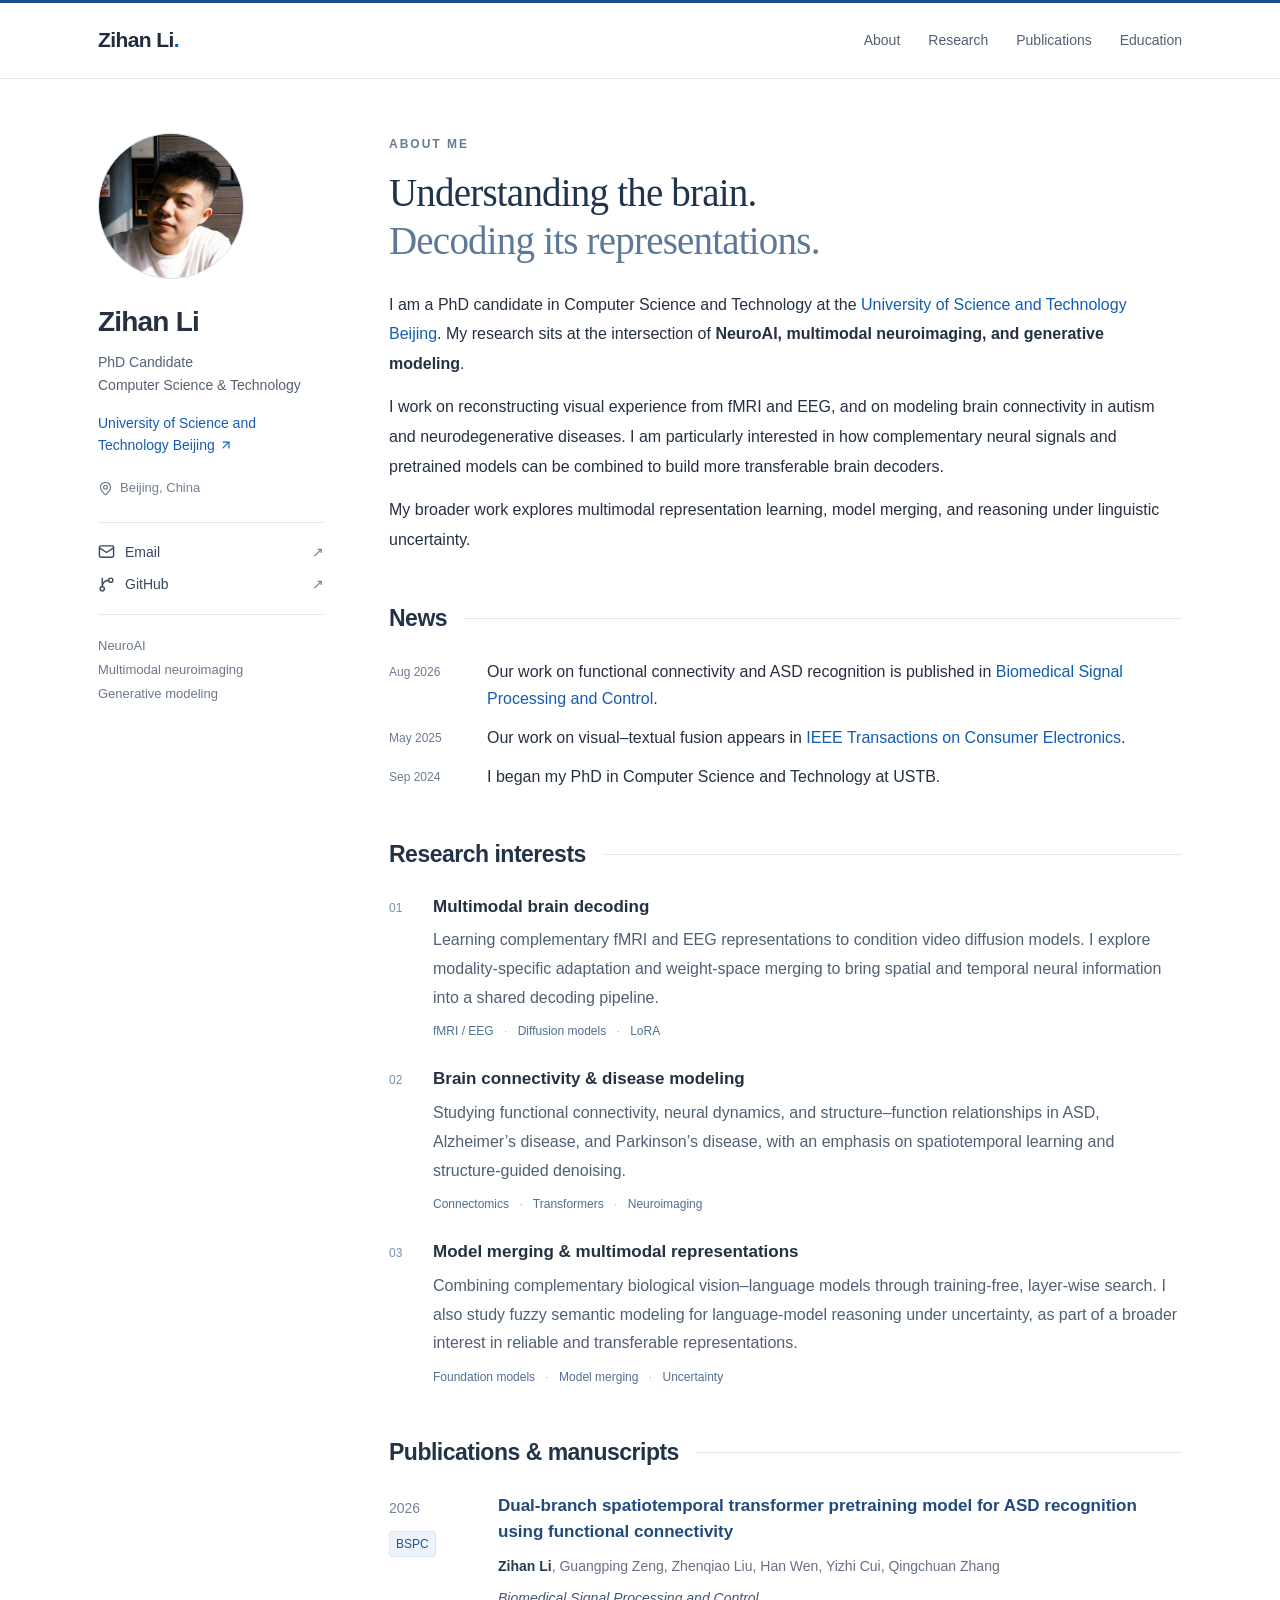
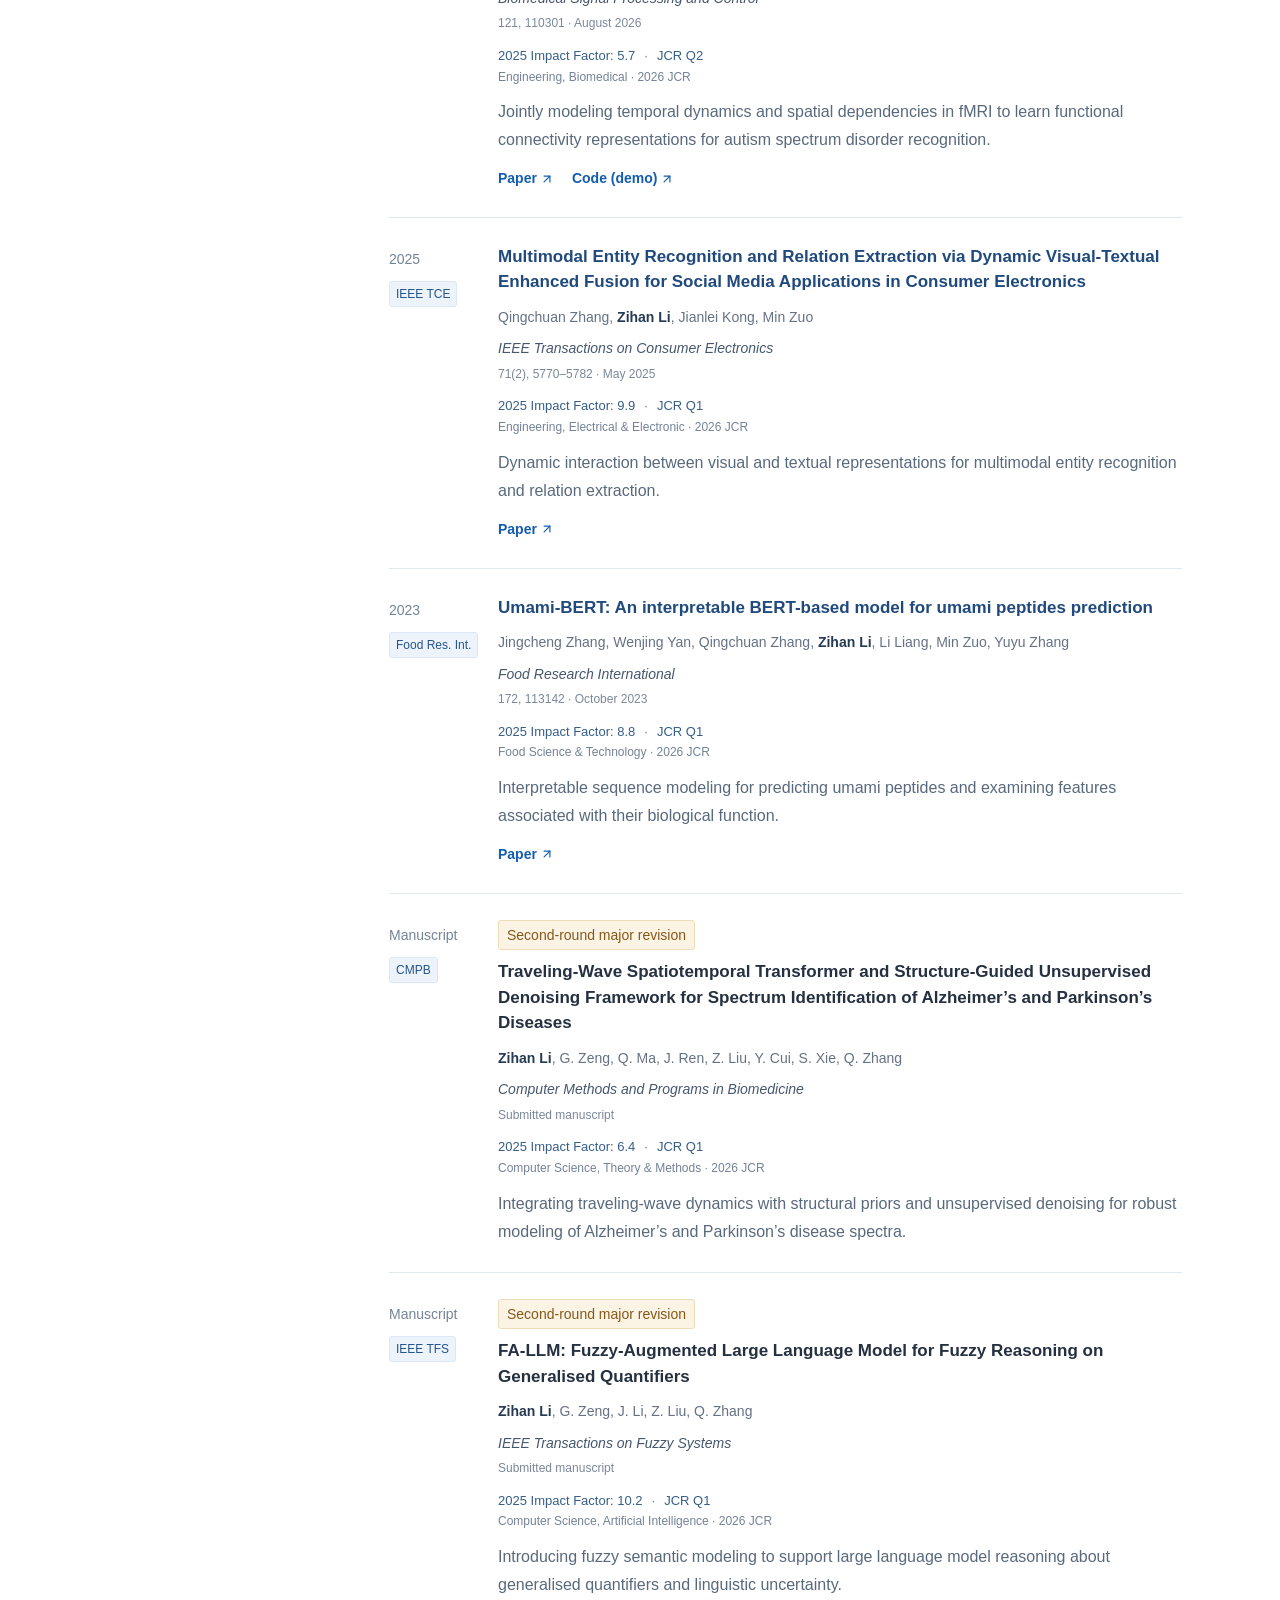
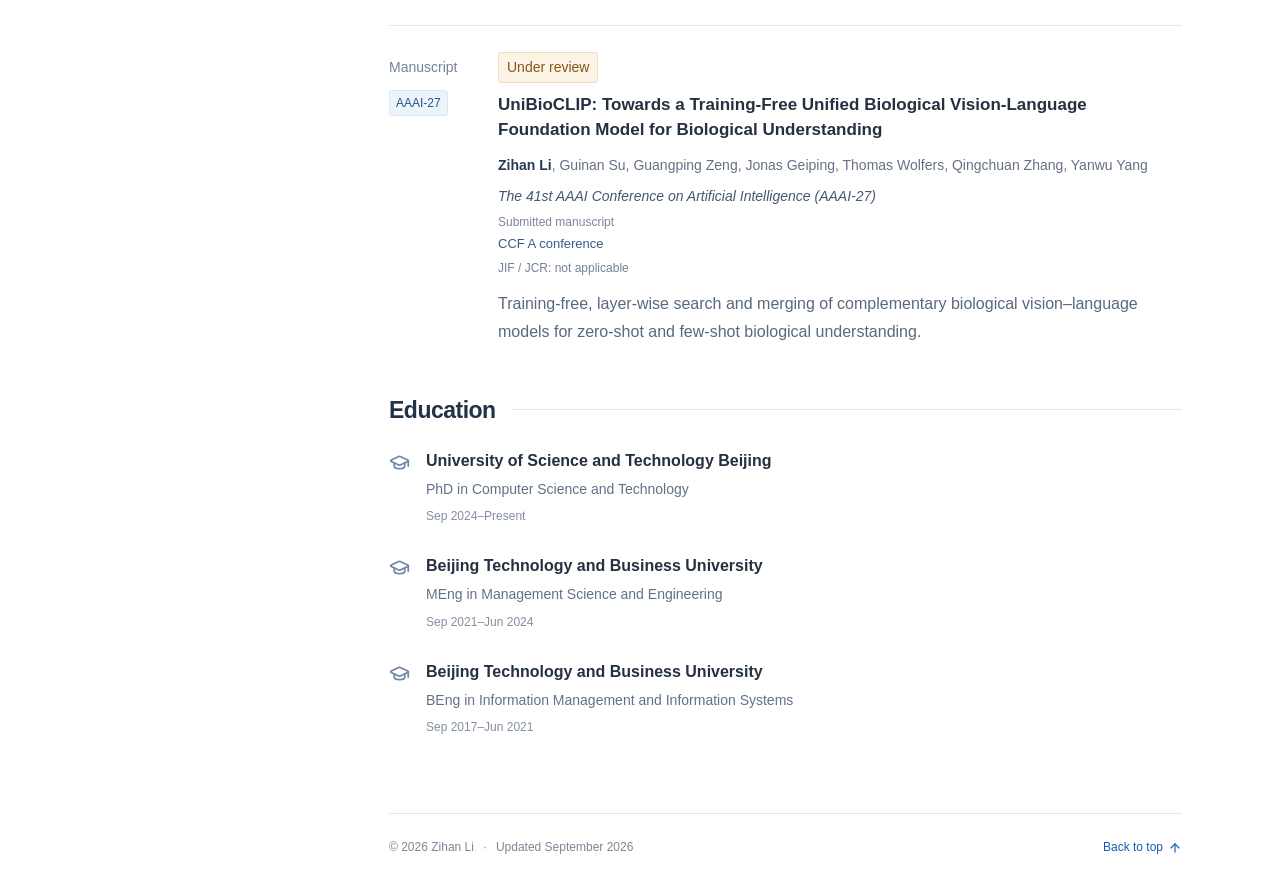
==== commit 5f69e2f6: "Add profile photo to academic homepage" ====
--- a/index.html
+++ b/index.html
@@ -12,7 +12,7 @@
   <meta property="og:description" content="Research on multimodal brain decoding, neuroimaging, and model merging.">
   <meta property="og:url" content="https://katoumegumih.github.io/">
   <link rel="icon" href="/assets/academic/favicon.svg" type="image/svg+xml">
-  <link rel="stylesheet" href="/assets/academic/style.css?v=20260915">
+  <link rel="stylesheet" href="/assets/academic/style.css?v=20260925-photo">
 </head>
-<body><a class="skip-link" href="#main">Skip to content</a><header class="site-header" id="top"><div class="header-inner"><a class="wordmark" href="#about">Zihan Li<span>.</span></a><nav aria-label="Main navigation"><a href="#about">About</a><a href="#research">Research</a><a href="#publications">Publications</a><a href="#education">Education</a></nav></div></header><div class="page-layout"><aside class="profile" aria-label="Profile and contact"><div class="initials" aria-hidden="true">ZL</div><h1>Zihan Li</h1><p class="profile-role">PhD Candidate<br/>Computer Science &amp; Technology</p><a class="affiliation" href="https://en.ustb.edu.cn/" target="_blank" rel="noreferrer">University of Science and Technology Beijing <svg xmlns="http://www.w3.org/2000/svg" width="14" height="14" viewBox="0 0 24 24" fill="none" stroke="currentColor" stroke-width="2" stroke-linecap="round" stroke-linejoin="round" class="lucide lucide-arrow-up-right" aria-hidden="true"><path d="M7 7h10v10"></path><path d="M7 17 17 7"></path></svg></a><p class="location"><svg xmlns="http://www.w3.org/2000/svg" width="15" height="15" viewBox="0 0 24 24" fill="none" stroke="currentColor" stroke-width="2" stroke-linecap="round" stroke-linejoin="round" class="lucide lucide-map-pin" aria-hidden="true"><path d="M20 10c0 4.993-5.539 10.193-7.399 11.799a1 1 0 0 1-1.202 0C9.539 20.193 4 14.993 4 10a8 8 0 0 1 16 0"></path><circle cx="12" cy="10" r="3"></circle></svg> Beijing, China</p><div class="profile-links"><a href="mailto:Katoumegumi.h@gmail.com"><svg xmlns="http://www.w3.org/2000/svg" width="17" height="17" viewBox="0 0 24 24" fill="none" stroke="currentColor" stroke-width="2" stroke-linecap="round" stroke-linejoin="round" class="lucide lucide-mail" aria-hidden="true"><path d="m22 7-8.991 5.727a2 2 0 0 1-2.009 0L2 7"></path><rect x="2" y="4" width="20" height="16" rx="2"></rect></svg>Email <span>↗</span></a><a href="https://github.com/katouMegumiH" target="_blank" rel="noreferrer"><svg xmlns="http://www.w3.org/2000/svg" width="17" height="17" viewBox="0 0 24 24" fill="none" stroke="currentColor" stroke-width="2" stroke-linecap="round" stroke-linejoin="round" class="lucide lucide-git-branch" aria-hidden="true"><path d="M15 6a9 9 0 0 0-9 9V3"></path><circle cx="18" cy="6" r="3"></circle><circle cx="6" cy="18" r="3"></circle></svg>GitHub <span>↗</span></a></div><p class="profile-interests">NeuroAI<br/>Multimodal neuroimaging<br/>Generative modeling</p></aside><main id="main"><section id="about" class="about section"><p class="eyebrow">ABOUT ME</p><h2>Understanding the brain.<br/><span>Decoding its representations.</span></h2><p>I am a PhD candidate in Computer Science and Technology at the <a href="https://en.ustb.edu.cn/" target="_blank" rel="noreferrer">University of Science and Technology Beijing</a>. My research sits at the intersection of <strong>NeuroAI, multimodal neuroimaging, and generative modeling</strong>.</p><p>I work on reconstructing visual experience from fMRI and EEG, and on modeling brain connectivity in autism and neurodegenerative diseases. I am particularly interested in how complementary neural signals and pretrained models can be combined to build more transferable brain decoders.</p><p>My broader work explores multimodal representation learning, model merging, and reasoning under linguistic uncertainty.</p></section><section class="section news" id="news"><div class="section-heading"><h2>News</h2><span class="section-rule"></span></div><ul><li><time dateTime="2026-08">Aug 2026</time><p>Our work on functional connectivity and ASD recognition is published in <a href="https://doi.org/10.1016/j.bspc.2026.110301" target="_blank" rel="noreferrer">Biomedical Signal Processing and Control</a>.</p></li><li><time dateTime="2025-05">May 2025</time><p>Our work on visual–textual fusion appears in <a href="https://doi.org/10.1109/TCE.2024.3505598" target="_blank" rel="noreferrer">IEEE Transactions on Consumer Electronics</a>.</p></li><li><time dateTime="2024-09">Sep 2024</time><p>I began my PhD in Computer Science and Technology at USTB.</p></li></ul></section><section class="section" id="research"><div class="section-heading"><h2>Research interests</h2><span class="section-rule"></span></div><div class="research-item"><span class="research-number">01</span><div><h3>Multimodal brain decoding</h3><p>Learning complementary fMRI and EEG representations to condition video diffusion models. I explore modality-specific adaptation and weight-space merging to bring spatial and temporal neural information into a shared decoding pipeline.</p><div class="keywords">fMRI / EEG <span>·</span> Diffusion models <span>·</span> LoRA</div></div></div><div class="research-item"><span class="research-number">02</span><div><h3>Brain connectivity &amp; disease modeling</h3><p>Studying functional connectivity, neural dynamics, and structure–function relationships in ASD, Alzheimer’s disease, and Parkinson’s disease, with an emphasis on spatiotemporal learning and structure-guided denoising.</p><div class="keywords">Connectomics <span>·</span> Transformers <span>·</span> Neuroimaging</div></div></div><div class="research-item"><span class="research-number">03</span><div><h3>Model merging &amp; multimodal representations</h3><p>Combining complementary biological vision–language models through training-free, layer-wise search. I also study fuzzy semantic modeling for language-model reasoning under uncertainty, as part of a broader interest in reliable and transferable representations.</p><div class="keywords">Foundation models <span>·</span> Model merging <span>·</span> Uncertainty</div></div></div></section><section class="section" id="publications"><div class="section-heading"><h2>Publications &amp; manuscripts</h2><span class="section-rule"></span></div><div class="publication-list"><article class="publication"><div class="publication-margin"><span class="pub-year">2026</span><span class="venue-label">BSPC</span></div><div><h3><a href="https://doi.org/10.1016/j.bspc.2026.110301" target="_blank" rel="noreferrer">Dual-branch spatiotemporal transformer pretraining model for ASD recognition using functional connectivity</a></h3><p class="authors"><span><strong>Zihan Li</strong></span><span>, Guangping Zeng</span><span>, Zhenqiao Liu</span><span>, Han Wen</span><span>, Yizhi Cui</span><span>, Qingchuan Zhang</span></p><p class="journal"><em>Biomedical Signal Processing and Control</em><br/><span>121, 110301 · August 2026</span></p><div class="metrics-block"><p class="journal-metrics"><a href="https://www.iit.comillas.edu/publicacion/info_revista/es/550/Biomedical_Signal_Processing_and_Control" target="_blank" rel="noreferrer">2025 Impact Factor: 5.7</a><span aria-hidden="true">·</span><a href="https://scholar.pusan.ac.kr/journals/19545" target="_blank" rel="noreferrer">JCR Q2</a></p><p class="metric-category">Engineering, Biomedical · 2026 JCR</p></div><p class="pub-summary">Jointly modeling temporal dynamics and spatial dependencies in fMRI to learn functional connectivity representations for autism spectrum disorder recognition.</p><div class="paper-links"><a href="https://doi.org/10.1016/j.bspc.2026.110301" target="_blank" rel="noreferrer">Paper <svg xmlns="http://www.w3.org/2000/svg" width="14" height="14" viewBox="0 0 24 24" fill="none" stroke="currentColor" stroke-width="2" stroke-linecap="round" stroke-linejoin="round" class="lucide lucide-arrow-up-right" aria-hidden="true"><path d="M7 7h10v10"></path><path d="M7 17 17 7"></path></svg></a><a href="https://github.com/USTBSCCE1028/DBSTP" target="_blank" rel="noreferrer">Code (demo) <svg xmlns="http://www.w3.org/2000/svg" width="14" height="14" viewBox="0 0 24 24" fill="none" stroke="currentColor" stroke-width="2" stroke-linecap="round" stroke-linejoin="round" class="lucide lucide-arrow-up-right" aria-hidden="true"><path d="M7 7h10v10"></path><path d="M7 17 17 7"></path></svg></a></div></div></article><article class="publication"><div class="publication-margin"><span class="pub-year">2025</span><span class="venue-label">IEEE TCE</span></div><div><h3><a href="https://doi.org/10.1109/TCE.2024.3505598" target="_blank" rel="noreferrer">Multimodal Entity Recognition and Relation Extraction via Dynamic Visual-Textual Enhanced Fusion for Social Media Applications in Consumer Electronics</a></h3><p class="authors"><span>Qingchuan Zhang</span><span>, <strong>Zihan Li</strong></span><span>, Jianlei Kong</span><span>, Min Zuo</span></p><p class="journal"><em>IEEE Transactions on Consumer Electronics</em><br/><span>71(2), 5770–5782 · May 2025</span></p><div class="metrics-block"><p class="journal-metrics"><a href="https://scholar.must.edu.mo/scholar/102033" target="_blank" rel="noreferrer">2025 Impact Factor: 9.9</a><span aria-hidden="true">·</span><a href="https://uefiscdi.gov.ro/resource-832709-JCR-2025.iunie-2026.site.pdf#page=302" target="_blank" rel="noreferrer">JCR Q1</a></p><p class="metric-category">Engineering, Electrical &amp; Electronic · 2026 JCR</p></div><p class="pub-summary">Dynamic interaction between visual and textual representations for multimodal entity recognition and relation extraction.</p><div class="paper-links"><a href="https://doi.org/10.1109/TCE.2024.3505598" target="_blank" rel="noreferrer">Paper <svg xmlns="http://www.w3.org/2000/svg" width="14" height="14" viewBox="0 0 24 24" fill="none" stroke="currentColor" stroke-width="2" stroke-linecap="round" stroke-linejoin="round" class="lucide lucide-arrow-up-right" aria-hidden="true"><path d="M7 7h10v10"></path><path d="M7 17 17 7"></path></svg></a></div></div></article><article class="publication"><div class="publication-margin"><span class="pub-year">2023</span><span class="venue-label">Food Res. Int.</span></div><div><h3><a href="https://doi.org/10.1016/j.foodres.2023.113142" target="_blank" rel="noreferrer">Umami-BERT: An interpretable BERT-based model for umami peptides prediction</a></h3><p class="authors"><span>Jingcheng Zhang</span><span>, Wenjing Yan</span><span>, Qingchuan Zhang</span><span>, <strong>Zihan Li</strong></span><span>, Li Liang</span><span>, Min Zuo</span><span>, Yuyu Zhang</span></p><p class="journal"><em>Food Research International</em><br/><span>172, 113142 · October 2023</span></p><div class="metrics-block"><p class="journal-metrics"><a href="https://lib.nbt.edu.cn/subject/indexed/paper_print.php?sid=15790&amp;son=if&amp;whatdb=scie" target="_blank" rel="noreferrer">2025 Impact Factor: 8.8</a><span aria-hidden="true">·</span><a href="https://lib.nbt.edu.cn/subject/indexed/paper_print.php?sid=15790&amp;son=if&amp;whatdb=scie" target="_blank" rel="noreferrer">JCR Q1</a></p><p class="metric-category">Food Science &amp; Technology · 2026 JCR</p></div><p class="pub-summary">Interpretable sequence modeling for predicting umami peptides and examining features associated with their biological function.</p><div class="paper-links"><a href="https://doi.org/10.1016/j.foodres.2023.113142" target="_blank" rel="noreferrer">Paper <svg xmlns="http://www.w3.org/2000/svg" width="14" height="14" viewBox="0 0 24 24" fill="none" stroke="currentColor" stroke-width="2" stroke-linecap="round" stroke-linejoin="round" class="lucide lucide-arrow-up-right" aria-hidden="true"><path d="M7 7h10v10"></path><path d="M7 17 17 7"></path></svg></a></div></div></article><article class="publication"><div class="publication-margin"><span class="pub-year">Manuscript</span><span class="venue-label">CMPB</span></div><div><p class="review-status">Second-round major revision</p><h3>Traveling-Wave Spatiotemporal Transformer and Structure-Guided Unsupervised Denoising Framework for Spectrum Identification of Alzheimer’s and Parkinson’s Diseases</h3><p class="authors"><span><strong>Zihan Li</strong></span><span>, G. Zeng</span><span>, Q. Ma</span><span>, J. Ren</span><span>, Z. Liu</span><span>, Y. Cui</span><span>, S. Xie</span><span>, Q. Zhang</span></p><p class="journal"><em>Computer Methods and Programs in Biomedicine</em><br/><span>Submitted manuscript</span></p><div class="metrics-block"><p class="journal-metrics"><a href="https://cobis.bme.ncku.edu.tw/thyang/Publications" target="_blank" rel="noreferrer">2025 Impact Factor: 6.4</a><span aria-hidden="true">·</span><a href="https://cobis.bme.ncku.edu.tw/thyang/Publications" target="_blank" rel="noreferrer">JCR Q1</a></p><p class="metric-category">Computer Science, Theory &amp; Methods · 2026 JCR</p></div><p class="pub-summary">Integrating traveling-wave dynamics with structural priors and unsupervised denoising for robust modeling of Alzheimer’s and Parkinson’s disease spectra.</p></div></article><article class="publication"><div class="publication-margin"><span class="pub-year">Manuscript</span><span class="venue-label">IEEE TFS</span></div><div><p class="review-status">Second-round major revision</p><h3>FA-LLM: Fuzzy-Augmented Large Language Model for Fuzzy Reasoning on Generalised Quantifiers</h3><p class="authors"><span><strong>Zihan Li</strong></span><span>, G. Zeng</span><span>, J. Li</span><span>, Z. Liu</span><span>, Q. Zhang</span></p><p class="journal"><em>IEEE Transactions on Fuzzy Systems</em><br/><span>Submitted manuscript</span></p><div class="metrics-block"><p class="journal-metrics"><a href="https://scholar.must.edu.mo/scholar/publishedArticles/100125?order=desc&amp;pageSize=20&amp;sort=published&amp;title=" target="_blank" rel="noreferrer">2025 Impact Factor: 10.2</a><span aria-hidden="true">·</span><a href="https://uefiscdi.gov.ro/resource-832709-JCR-2025.iunie-2026.site.pdf#page=149" target="_blank" rel="noreferrer">JCR Q1</a></p><p class="metric-category">Computer Science, Artificial Intelligence · 2026 JCR</p></div><p class="pub-summary">Introducing fuzzy semantic modeling to support large language model reasoning about generalised quantifiers and linguistic uncertainty.</p></div></article><article class="publication"><div class="publication-margin"><span class="pub-year">Manuscript</span><span class="venue-label">AAAI-27</span></div><div><p class="review-status">Under review</p><h3>UniBioCLIP: Towards a Training-Free Unified Biological Vision-Language Foundation Model for Biological Understanding</h3><p class="authors"><span><strong>Zihan Li</strong></span><span>, Guinan Su</span><span>, Guangping Zeng</span><span>, Jonas Geiping</span><span>, Thomas Wolfers</span><span>, Qingchuan Zhang</span><span>, Yanwu Yang</span></p><p class="journal"><em>The 41st AAAI Conference on Artificial Intelligence (AAAI-27)</em><br/><span>Submitted manuscript</span></p><p class="journal-metrics"><a href="https://www.ccf.org.cn/Academic_Evaluation/AI/" target="_blank" rel="noreferrer">CCF A conference</a><span class="conference-note">JIF / JCR: not applicable</span></p><p class="pub-summary">Training-free, layer-wise search and merging of complementary biological vision–language models for zero-shot and few-shot biological understanding.</p></div></article></div></section><section class="section education" id="education"><div class="section-heading"><h2>Education</h2><span class="section-rule"></span></div><div class="education-row"><svg xmlns="http://www.w3.org/2000/svg" width="21" height="21" viewBox="0 0 24 24" fill="none" stroke="currentColor" stroke-width="2" stroke-linecap="round" stroke-linejoin="round" class="lucide lucide-graduation-cap" aria-hidden="true"><path d="M21.42 10.922a1 1 0 0 0-.019-1.838L12.83 5.18a2 2 0 0 0-1.66 0L2.6 9.08a1 1 0 0 0 0 1.832l8.57 3.908a2 2 0 0 0 1.66 0z"></path><path d="M22 10v6"></path><path d="M6 12.5V16a6 3 0 0 0 12 0v-3.5"></path></svg><div><h3>University of Science and Technology Beijing</h3><p>PhD in Computer Science and Technology</p><span>Sep 2024–Present</span></div></div><div class="education-row"><svg xmlns="http://www.w3.org/2000/svg" width="21" height="21" viewBox="0 0 24 24" fill="none" stroke="currentColor" stroke-width="2" stroke-linecap="round" stroke-linejoin="round" class="lucide lucide-graduation-cap" aria-hidden="true"><path d="M21.42 10.922a1 1 0 0 0-.019-1.838L12.83 5.18a2 2 0 0 0-1.66 0L2.6 9.08a1 1 0 0 0 0 1.832l8.57 3.908a2 2 0 0 0 1.66 0z"></path><path d="M22 10v6"></path><path d="M6 12.5V16a6 3 0 0 0 12 0v-3.5"></path></svg><div><h3>Beijing Technology and Business University</h3><p>MEng in Management Science and Engineering</p><span>Sep 2021–Jun 2024</span></div></div><div class="education-row"><svg xmlns="http://www.w3.org/2000/svg" width="21" height="21" viewBox="0 0 24 24" fill="none" stroke="currentColor" stroke-width="2" stroke-linecap="round" stroke-linejoin="round" class="lucide lucide-graduation-cap" aria-hidden="true"><path d="M21.42 10.922a1 1 0 0 0-.019-1.838L12.83 5.18a2 2 0 0 0-1.66 0L2.6 9.08a1 1 0 0 0 0 1.832l8.57 3.908a2 2 0 0 0 1.66 0z"></path><path d="M22 10v6"></path><path d="M6 12.5V16a6 3 0 0 0 12 0v-3.5"></path></svg><div><h3>Beijing Technology and Business University</h3><p>BEng in Information Management and Information Systems</p><span>Sep 2017–Jun 2021</span></div></div></section><footer><span>© 2026 Zihan Li <span class="footer-dot">·</span> Updated September 2026</span><a href="#top">Back to top <svg xmlns="http://www.w3.org/2000/svg" width="14" height="14" viewBox="0 0 24 24" fill="none" stroke="currentColor" stroke-width="2" stroke-linecap="round" stroke-linejoin="round" class="lucide lucide-arrow-up" aria-hidden="true"><path d="m5 12 7-7 7 7"></path><path d="M12 19V5"></path></svg></a></footer></main></div></body>
+<body><a class="skip-link" href="#main">Skip to content</a><header class="site-header" id="top"><div class="header-inner"><a class="wordmark" href="#about">Zihan Li<span>.</span></a><nav aria-label="Main navigation"><a href="#about">About</a><a href="#research">Research</a><a href="#publications">Publications</a><a href="#education">Education</a></nav></div></header><div class="page-layout"><aside class="profile" aria-label="Profile and contact"><div class="profile-photo"><img src="/assets/academic/zihan-li-portrait.jpg" alt="Portrait of Zihan Li" width="960" height="1206" decoding="async" fetchpriority="high"></div><h1>Zihan Li</h1><p class="profile-role">PhD Candidate<br/>Computer Science &amp; Technology</p><a class="affiliation" href="https://en.ustb.edu.cn/" target="_blank" rel="noreferrer">University of Science and Technology Beijing <svg xmlns="http://www.w3.org/2000/svg" width="14" height="14" viewBox="0 0 24 24" fill="none" stroke="currentColor" stroke-width="2" stroke-linecap="round" stroke-linejoin="round" class="lucide lucide-arrow-up-right" aria-hidden="true"><path d="M7 7h10v10"></path><path d="M7 17 17 7"></path></svg></a><p class="location"><svg xmlns="http://www.w3.org/2000/svg" width="15" height="15" viewBox="0 0 24 24" fill="none" stroke="currentColor" stroke-width="2" stroke-linecap="round" stroke-linejoin="round" class="lucide lucide-map-pin" aria-hidden="true"><path d="M20 10c0 4.993-5.539 10.193-7.399 11.799a1 1 0 0 1-1.202 0C9.539 20.193 4 14.993 4 10a8 8 0 0 1 16 0"></path><circle cx="12" cy="10" r="3"></circle></svg> Beijing, China</p><div class="profile-links"><a href="mailto:Katoumegumi.h@gmail.com"><svg xmlns="http://www.w3.org/2000/svg" width="17" height="17" viewBox="0 0 24 24" fill="none" stroke="currentColor" stroke-width="2" stroke-linecap="round" stroke-linejoin="round" class="lucide lucide-mail" aria-hidden="true"><path d="m22 7-8.991 5.727a2 2 0 0 1-2.009 0L2 7"></path><rect x="2" y="4" width="20" height="16" rx="2"></rect></svg>Email <span>↗</span></a><a href="https://github.com/katouMegumiH" target="_blank" rel="noreferrer"><svg xmlns="http://www.w3.org/2000/svg" width="17" height="17" viewBox="0 0 24 24" fill="none" stroke="currentColor" stroke-width="2" stroke-linecap="round" stroke-linejoin="round" class="lucide lucide-git-branch" aria-hidden="true"><path d="M15 6a9 9 0 0 0-9 9V3"></path><circle cx="18" cy="6" r="3"></circle><circle cx="6" cy="18" r="3"></circle></svg>GitHub <span>↗</span></a></div><p class="profile-interests">NeuroAI<br/>Multimodal neuroimaging<br/>Generative modeling</p></aside><main id="main"><section id="about" class="about section"><p class="eyebrow">ABOUT ME</p><h2>Understanding the brain.<br/><span>Decoding its representations.</span></h2><p>I am a PhD candidate in Computer Science and Technology at the <a href="https://en.ustb.edu.cn/" target="_blank" rel="noreferrer">University of Science and Technology Beijing</a>. My research sits at the intersection of <strong>NeuroAI, multimodal neuroimaging, and generative modeling</strong>.</p><p>I work on reconstructing visual experience from fMRI and EEG, and on modeling brain connectivity in autism and neurodegenerative diseases. I am particularly interested in how complementary neural signals and pretrained models can be combined to build more transferable brain decoders.</p><p>My broader work explores multimodal representation learning, model merging, and reasoning under linguistic uncertainty.</p></section><section class="section news" id="news"><div class="section-heading"><h2>News</h2><span class="section-rule"></span></div><ul><li><time dateTime="2026-08">Aug 2026</time><p>Our work on functional connectivity and ASD recognition is published in <a href="https://doi.org/10.1016/j.bspc.2026.110301" target="_blank" rel="noreferrer">Biomedical Signal Processing and Control</a>.</p></li><li><time dateTime="2025-05">May 2025</time><p>Our work on visual–textual fusion appears in <a href="https://doi.org/10.1109/TCE.2024.3505598" target="_blank" rel="noreferrer">IEEE Transactions on Consumer Electronics</a>.</p></li><li><time dateTime="2024-09">Sep 2024</time><p>I began my PhD in Computer Science and Technology at USTB.</p></li></ul></section><section class="section" id="research"><div class="section-heading"><h2>Research interests</h2><span class="section-rule"></span></div><div class="research-item"><span class="research-number">01</span><div><h3>Multimodal brain decoding</h3><p>Learning complementary fMRI and EEG representations to condition video diffusion models. I explore modality-specific adaptation and weight-space merging to bring spatial and temporal neural information into a shared decoding pipeline.</p><div class="keywords">fMRI / EEG <span>·</span> Diffusion models <span>·</span> LoRA</div></div></div><div class="research-item"><span class="research-number">02</span><div><h3>Brain connectivity &amp; disease modeling</h3><p>Studying functional connectivity, neural dynamics, and structure–function relationships in ASD, Alzheimer’s disease, and Parkinson’s disease, with an emphasis on spatiotemporal learning and structure-guided denoising.</p><div class="keywords">Connectomics <span>·</span> Transformers <span>·</span> Neuroimaging</div></div></div><div class="research-item"><span class="research-number">03</span><div><h3>Model merging &amp; multimodal representations</h3><p>Combining complementary biological vision–language models through training-free, layer-wise search. I also study fuzzy semantic modeling for language-model reasoning under uncertainty, as part of a broader interest in reliable and transferable representations.</p><div class="keywords">Foundation models <span>·</span> Model merging <span>·</span> Uncertainty</div></div></div></section><section class="section" id="publications"><div class="section-heading"><h2>Publications &amp; manuscripts</h2><span class="section-rule"></span></div><div class="publication-list"><article class="publication"><div class="publication-margin"><span class="pub-year">2026</span><span class="venue-label">BSPC</span></div><div><h3><a href="https://doi.org/10.1016/j.bspc.2026.110301" target="_blank" rel="noreferrer">Dual-branch spatiotemporal transformer pretraining model for ASD recognition using functional connectivity</a></h3><p class="authors"><span><strong>Zihan Li</strong></span><span>, Guangping Zeng</span><span>, Zhenqiao Liu</span><span>, Han Wen</span><span>, Yizhi Cui</span><span>, Qingchuan Zhang</span></p><p class="journal"><em>Biomedical Signal Processing and Control</em><br/><span>121, 110301 · August 2026</span></p><div class="metrics-block"><p class="journal-metrics"><a href="https://www.iit.comillas.edu/publicacion/info_revista/es/550/Biomedical_Signal_Processing_and_Control" target="_blank" rel="noreferrer">2025 Impact Factor: 5.7</a><span aria-hidden="true">·</span><a href="https://scholar.pusan.ac.kr/journals/19545" target="_blank" rel="noreferrer">JCR Q2</a></p><p class="metric-category">Engineering, Biomedical · 2026 JCR</p></div><p class="pub-summary">Jointly modeling temporal dynamics and spatial dependencies in fMRI to learn functional connectivity representations for autism spectrum disorder recognition.</p><div class="paper-links"><a href="https://doi.org/10.1016/j.bspc.2026.110301" target="_blank" rel="noreferrer">Paper <svg xmlns="http://www.w3.org/2000/svg" width="14" height="14" viewBox="0 0 24 24" fill="none" stroke="currentColor" stroke-width="2" stroke-linecap="round" stroke-linejoin="round" class="lucide lucide-arrow-up-right" aria-hidden="true"><path d="M7 7h10v10"></path><path d="M7 17 17 7"></path></svg></a><a href="https://github.com/USTBSCCE1028/DBSTP" target="_blank" rel="noreferrer">Code (demo) <svg xmlns="http://www.w3.org/2000/svg" width="14" height="14" viewBox="0 0 24 24" fill="none" stroke="currentColor" stroke-width="2" stroke-linecap="round" stroke-linejoin="round" class="lucide lucide-arrow-up-right" aria-hidden="true"><path d="M7 7h10v10"></path><path d="M7 17 17 7"></path></svg></a></div></div></article><article class="publication"><div class="publication-margin"><span class="pub-year">2025</span><span class="venue-label">IEEE TCE</span></div><div><h3><a href="https://doi.org/10.1109/TCE.2024.3505598" target="_blank" rel="noreferrer">Multimodal Entity Recognition and Relation Extraction via Dynamic Visual-Textual Enhanced Fusion for Social Media Applications in Consumer Electronics</a></h3><p class="authors"><span>Qingchuan Zhang</span><span>, <strong>Zihan Li</strong></span><span>, Jianlei Kong</span><span>, Min Zuo</span></p><p class="journal"><em>IEEE Transactions on Consumer Electronics</em><br/><span>71(2), 5770–5782 · May 2025</span></p><div class="metrics-block"><p class="journal-metrics"><a href="https://scholar.must.edu.mo/scholar/102033" target="_blank" rel="noreferrer">2025 Impact Factor: 9.9</a><span aria-hidden="true">·</span><a href="https://uefiscdi.gov.ro/resource-832709-JCR-2025.iunie-2026.site.pdf#page=302" target="_blank" rel="noreferrer">JCR Q1</a></p><p class="metric-category">Engineering, Electrical &amp; Electronic · 2026 JCR</p></div><p class="pub-summary">Dynamic interaction between visual and textual representations for multimodal entity recognition and relation extraction.</p><div class="paper-links"><a href="https://doi.org/10.1109/TCE.2024.3505598" target="_blank" rel="noreferrer">Paper <svg xmlns="http://www.w3.org/2000/svg" width="14" height="14" viewBox="0 0 24 24" fill="none" stroke="currentColor" stroke-width="2" stroke-linecap="round" stroke-linejoin="round" class="lucide lucide-arrow-up-right" aria-hidden="true"><path d="M7 7h10v10"></path><path d="M7 17 17 7"></path></svg></a></div></div></article><article class="publication"><div class="publication-margin"><span class="pub-year">2023</span><span class="venue-label">Food Res. Int.</span></div><div><h3><a href="https://doi.org/10.1016/j.foodres.2023.113142" target="_blank" rel="noreferrer">Umami-BERT: An interpretable BERT-based model for umami peptides prediction</a></h3><p class="authors"><span>Jingcheng Zhang</span><span>, Wenjing Yan</span><span>, Qingchuan Zhang</span><span>, <strong>Zihan Li</strong></span><span>, Li Liang</span><span>, Min Zuo</span><span>, Yuyu Zhang</span></p><p class="journal"><em>Food Research International</em><br/><span>172, 113142 · October 2023</span></p><div class="metrics-block"><p class="journal-metrics"><a href="https://lib.nbt.edu.cn/subject/indexed/paper_print.php?sid=15790&amp;son=if&amp;whatdb=scie" target="_blank" rel="noreferrer">2025 Impact Factor: 8.8</a><span aria-hidden="true">·</span><a href="https://lib.nbt.edu.cn/subject/indexed/paper_print.php?sid=15790&amp;son=if&amp;whatdb=scie" target="_blank" rel="noreferrer">JCR Q1</a></p><p class="metric-category">Food Science &amp; Technology · 2026 JCR</p></div><p class="pub-summary">Interpretable sequence modeling for predicting umami peptides and examining features associated with their biological function.</p><div class="paper-links"><a href="https://doi.org/10.1016/j.foodres.2023.113142" target="_blank" rel="noreferrer">Paper <svg xmlns="http://www.w3.org/2000/svg" width="14" height="14" viewBox="0 0 24 24" fill="none" stroke="currentColor" stroke-width="2" stroke-linecap="round" stroke-linejoin="round" class="lucide lucide-arrow-up-right" aria-hidden="true"><path d="M7 7h10v10"></path><path d="M7 17 17 7"></path></svg></a></div></div></article><article class="publication"><div class="publication-margin"><span class="pub-year">Manuscript</span><span class="venue-label">CMPB</span></div><div><p class="review-status">Second-round major revision</p><h3>Traveling-Wave Spatiotemporal Transformer and Structure-Guided Unsupervised Denoising Framework for Spectrum Identification of Alzheimer’s and Parkinson’s Diseases</h3><p class="authors"><span><strong>Zihan Li</strong></span><span>, G. Zeng</span><span>, Q. Ma</span><span>, J. Ren</span><span>, Z. Liu</span><span>, Y. Cui</span><span>, S. Xie</span><span>, Q. Zhang</span></p><p class="journal"><em>Computer Methods and Programs in Biomedicine</em><br/><span>Submitted manuscript</span></p><div class="metrics-block"><p class="journal-metrics"><a href="https://cobis.bme.ncku.edu.tw/thyang/Publications" target="_blank" rel="noreferrer">2025 Impact Factor: 6.4</a><span aria-hidden="true">·</span><a href="https://cobis.bme.ncku.edu.tw/thyang/Publications" target="_blank" rel="noreferrer">JCR Q1</a></p><p class="metric-category">Computer Science, Theory &amp; Methods · 2026 JCR</p></div><p class="pub-summary">Integrating traveling-wave dynamics with structural priors and unsupervised denoising for robust modeling of Alzheimer’s and Parkinson’s disease spectra.</p></div></article><article class="publication"><div class="publication-margin"><span class="pub-year">Manuscript</span><span class="venue-label">IEEE TFS</span></div><div><p class="review-status">Second-round major revision</p><h3>FA-LLM: Fuzzy-Augmented Large Language Model for Fuzzy Reasoning on Generalised Quantifiers</h3><p class="authors"><span><strong>Zihan Li</strong></span><span>, G. Zeng</span><span>, J. Li</span><span>, Z. Liu</span><span>, Q. Zhang</span></p><p class="journal"><em>IEEE Transactions on Fuzzy Systems</em><br/><span>Submitted manuscript</span></p><div class="metrics-block"><p class="journal-metrics"><a href="https://scholar.must.edu.mo/scholar/publishedArticles/100125?order=desc&amp;pageSize=20&amp;sort=published&amp;title=" target="_blank" rel="noreferrer">2025 Impact Factor: 10.2</a><span aria-hidden="true">·</span><a href="https://uefiscdi.gov.ro/resource-832709-JCR-2025.iunie-2026.site.pdf#page=149" target="_blank" rel="noreferrer">JCR Q1</a></p><p class="metric-category">Computer Science, Artificial Intelligence · 2026 JCR</p></div><p class="pub-summary">Introducing fuzzy semantic modeling to support large language model reasoning about generalised quantifiers and linguistic uncertainty.</p></div></article><article class="publication"><div class="publication-margin"><span class="pub-year">Manuscript</span><span class="venue-label">AAAI-27</span></div><div><p class="review-status">Under review</p><h3>UniBioCLIP: Towards a Training-Free Unified Biological Vision-Language Foundation Model for Biological Understanding</h3><p class="authors"><span><strong>Zihan Li</strong></span><span>, Guinan Su</span><span>, Guangping Zeng</span><span>, Jonas Geiping</span><span>, Thomas Wolfers</span><span>, Qingchuan Zhang</span><span>, Yanwu Yang</span></p><p class="journal"><em>The 41st AAAI Conference on Artificial Intelligence (AAAI-27)</em><br/><span>Submitted manuscript</span></p><p class="journal-metrics"><a href="https://www.ccf.org.cn/Academic_Evaluation/AI/" target="_blank" rel="noreferrer">CCF A conference</a><span class="conference-note">JIF / JCR: not applicable</span></p><p class="pub-summary">Training-free, layer-wise search and merging of complementary biological vision–language models for zero-shot and few-shot biological understanding.</p></div></article></div></section><section class="section education" id="education"><div class="section-heading"><h2>Education</h2><span class="section-rule"></span></div><div class="education-row"><svg xmlns="http://www.w3.org/2000/svg" width="21" height="21" viewBox="0 0 24 24" fill="none" stroke="currentColor" stroke-width="2" stroke-linecap="round" stroke-linejoin="round" class="lucide lucide-graduation-cap" aria-hidden="true"><path d="M21.42 10.922a1 1 0 0 0-.019-1.838L12.83 5.18a2 2 0 0 0-1.66 0L2.6 9.08a1 1 0 0 0 0 1.832l8.57 3.908a2 2 0 0 0 1.66 0z"></path><path d="M22 10v6"></path><path d="M6 12.5V16a6 3 0 0 0 12 0v-3.5"></path></svg><div><h3>University of Science and Technology Beijing</h3><p>PhD in Computer Science and Technology</p><span>Sep 2024–Present</span></div></div><div class="education-row"><svg xmlns="http://www.w3.org/2000/svg" width="21" height="21" viewBox="0 0 24 24" fill="none" stroke="currentColor" stroke-width="2" stroke-linecap="round" stroke-linejoin="round" class="lucide lucide-graduation-cap" aria-hidden="true"><path d="M21.42 10.922a1 1 0 0 0-.019-1.838L12.83 5.18a2 2 0 0 0-1.66 0L2.6 9.08a1 1 0 0 0 0 1.832l8.57 3.908a2 2 0 0 0 1.66 0z"></path><path d="M22 10v6"></path><path d="M6 12.5V16a6 3 0 0 0 12 0v-3.5"></path></svg><div><h3>Beijing Technology and Business University</h3><p>MEng in Management Science and Engineering</p><span>Sep 2021–Jun 2024</span></div></div><div class="education-row"><svg xmlns="http://www.w3.org/2000/svg" width="21" height="21" viewBox="0 0 24 24" fill="none" stroke="currentColor" stroke-width="2" stroke-linecap="round" stroke-linejoin="round" class="lucide lucide-graduation-cap" aria-hidden="true"><path d="M21.42 10.922a1 1 0 0 0-.019-1.838L12.83 5.18a2 2 0 0 0-1.66 0L2.6 9.08a1 1 0 0 0 0 1.832l8.57 3.908a2 2 0 0 0 1.66 0z"></path><path d="M22 10v6"></path><path d="M6 12.5V16a6 3 0 0 0 12 0v-3.5"></path></svg><div><h3>Beijing Technology and Business University</h3><p>BEng in Information Management and Information Systems</p><span>Sep 2017–Jun 2021</span></div></div></section><footer><span>© 2026 Zihan Li <span class="footer-dot">·</span> Updated September 2026</span><a href="#top">Back to top <svg xmlns="http://www.w3.org/2000/svg" width="14" height="14" viewBox="0 0 24 24" fill="none" stroke="currentColor" stroke-width="2" stroke-linecap="round" stroke-linejoin="round" class="lucide lucide-arrow-up" aria-hidden="true"><path d="m5 12 7-7 7 7"></path><path d="M12 19V5"></path></svg></a></footer></main></div></body>
 </html>
--- a/assets/academic/style.css
+++ b/assets/academic/style.css
@@ -5,7 +5,7 @@
 a { color:var(--primary); text-decoration:none; text-underline-offset:4px; }a:hover { text-decoration:underline; }a:focus-visible { outline:2px solid var(--primary); outline-offset:5px; border-radius:2px; }::selection { background:#dae9ff; color:#193e6d; }h1,h2,h3,p { margin:0; }
 .skip-link { position:fixed; z-index:99; top:-80px; left:20px; padding:8px 15px; background:white; }.skip-link:focus { top:12px; }
 .site-header { border-top:3px solid #164e8c; border-bottom:1px solid var(--border); background:white; }.header-inner { max-width:1140px; margin:0 auto; padding:19px 28px; display:flex; align-items:center; justify-content:space-between; gap:26px; }.wordmark { color:#202c3e; font-size:21px; font-weight:700; letter-spacing:-.6px; }.wordmark span { color:var(--primary); }nav { display:flex; gap:28px; flex-wrap:wrap; }nav a { font-size:14px; font-weight:500; color:#526074; }
-.page-layout { max-width:1140px; margin:0 auto; padding:54px 28px 0; display:grid; grid-template-columns:226px minmax(0,1fr); gap:65px; }.profile { align-self:start; position:sticky; top:42px; }.initials { width:146px; height:146px; border-radius:50%; border:1px solid #d6e2f1; background:#f1f6fd; color:#1b497e; display:flex; align-items:center; justify-content:center; font-family:Georgia,serif; font-size:55px; letter-spacing:-5px; margin-bottom:26px; }.profile h1 { font-size:28px; line-height:1.2; letter-spacing:-.8px; font-weight:700; margin-bottom:13px; }.profile-role { font-size:14px; line-height:1.65; color:#566174; margin-bottom:14px; }.affiliation { font-size:14px; line-height:1.6; display:inline-block; }.affiliation svg { display:inline; vertical-align:-2px; }.location { display:flex; align-items:center; gap:7px; font-size:13px; color:#728092; margin-top:18px; }.profile-links { border-top:1px solid var(--border); border-bottom:1px solid var(--border); padding:13px 0; margin-top:22px; }.profile-links a { display:flex; gap:10px; align-items:center; font-size:14px; color:#39485e; padding:4px 0; }.profile-links a span { margin-left:auto; color:#728092; }.profile-interests { font-size:13px; color:#6b788a; line-height:1.85; padding-top:19px; }
+.page-layout { max-width:1140px; margin:0 auto; padding:54px 28px 0; display:grid; grid-template-columns:226px minmax(0,1fr); gap:65px; }.profile { align-self:start; position:sticky; top:42px; }.profile-photo { width:146px; height:146px; border-radius:50%; border:1px solid #d6e2f1; background:#f1f6fd; overflow:hidden; margin-bottom:26px; }.profile-photo img { display:block; width:100%; height:100%; object-fit:cover; object-position:center; transform:scale(1.45); transform-origin:58% 50%; }.profile h1 { font-size:28px; line-height:1.2; letter-spacing:-.8px; font-weight:700; margin-bottom:13px; }.profile-role { font-size:14px; line-height:1.65; color:#566174; margin-bottom:14px; }.affiliation { font-size:14px; line-height:1.6; display:inline-block; }.affiliation svg { display:inline; vertical-align:-2px; }.location { display:flex; align-items:center; gap:7px; font-size:13px; color:#728092; margin-top:18px; }.profile-links { border-top:1px solid var(--border); border-bottom:1px solid var(--border); padding:13px 0; margin-top:22px; }.profile-links a { display:flex; gap:10px; align-items:center; font-size:14px; color:#39485e; padding:4px 0; }.profile-links a span { margin-left:auto; color:#728092; }.profile-interests { font-size:13px; color:#6b788a; line-height:1.85; padding-top:19px; }
 main { min-width:0; }.section { margin-bottom:48px; }.eyebrow { font-size:12px; letter-spacing:2px; color:#677b95; font-weight:700; margin:1px 0 14px; }.about h2 { font-family:Georgia,'Times New Roman',serif; font-size:clamp(30px,3.5vw,39px); line-height:1.23; letter-spacing:-.8px; color:#21344d; font-weight:400; margin-bottom:25px; }.about h2 span { color:#5e7898; }.about p:not(.eyebrow) { margin-top:14px; line-height:1.85; }.about strong { font-weight:600; }
 .section-heading { display:flex; align-items:center; gap:17px; margin-bottom:23px; }.section-heading h2 { font-size:23px; letter-spacing:-.5px; color:#223247; line-height:1.4; font-weight:600; }.section-rule { height:1px; background:var(--border); flex:1; }.section-meta { font-size:12px; color:#758297; }
 .news ul { list-style:none; margin:0; padding:0; }.news li { display:grid; grid-template-columns:82px minmax(0,1fr); gap:16px; margin-bottom:12px; }.news time { font-size:12px; color:#6b7c92; font-variant-numeric:tabular-nums; padding-top:4px; }.news p { font-size:16px; line-height:1.7; }
@@ -13,8 +13,8 @@
 .publication { display:grid; grid-template-columns:89px minmax(0,1fr); gap:20px; padding:26px 0; border-bottom:1px solid var(--border); }.publication:first-child { padding-top:2px; }.publication:last-child { border-bottom:0; padding-bottom:0; }.publication-margin { padding-top:3px; }.pub-year { display:block; font-size:14px; color:#758396; margin-bottom:8px; }.venue-label { display:inline-block; font-size:12px; line-height:1.5; color:#23548c; background:#edf3fb; border:1px solid #dce7f5; border-radius:3px; padding:3px 6px; white-space:nowrap; }.publication h3 { font-size:17px; line-height:1.5; font-weight:600; }.publication h3 a { color:#204a7d; }.authors { font-size:14px; color:#667184; line-height:1.75; margin-top:10px; }.authors strong { color:#263a54; font-weight:600; }.journal { font-size:14px; line-height:1.75; color:#46576e; margin-top:7px; }.journal span { color:#7b8799; font-size:12px; }.pub-summary { font-size:16px; color:#59697c; line-height:1.75; margin-top:11px; }.paper-links { display:flex; gap:18px; margin-top:12px; }.paper-links a { font-size:14px; display:flex; align-items:center; gap:3px; font-weight:600; }
 .education-row { display:grid; grid-template-columns:25px minmax(0,1fr); gap:12px; padding-bottom:25px; }.education-row svg { color:#6f86a4; margin-top:3px; }.education-row h3 { font-size:16px; font-weight:600; line-height:1.5; }.education-row p { color:#627186; font-size:14px; margin-top:4px; }.education-row span { font-size:12px; color:#8390a0; }
 footer { padding:23px 0 30px; border-top:1px solid var(--border); display:flex; gap:20px; justify-content:space-between; align-items:center; color:#7b8796; font-size:12px; }footer a { display:flex; align-items:center; gap:5px; white-space:nowrap; }.footer-dot { margin:0 6px; }
-@media (max-width:900px) { .page-layout { gap:36px; grid-template-columns:195px minmax(0,1fr); padding-top:40px; }.profile h1 { font-size:26px; }.initials { width:125px; height:125px; }.publication { grid-template-columns:1fr; gap:8px; }.publication-margin { display:flex; align-items:center; gap:10px; }.pub-year { margin:0; } }
-@media (max-width:650px) { .header-inner { padding:15px 22px; gap:12px; flex-wrap:wrap; }nav { gap:18px; }nav a { font-size:14px; }.page-layout { padding:32px 22px 0; display:block; }.profile { position:static; display:grid; grid-template-columns:92px minmax(0,1fr); column-gap:22px; padding-bottom:28px; margin-bottom:30px; border-bottom:1px solid var(--border); }.initials { grid-column:1; grid-row:1 / 5; width:92px; height:92px; font-size:36px; margin:0; letter-spacing:-3px; }.profile h1 { grid-column:2; font-size:25px; margin-bottom:6px; }.profile-role { grid-column:2; font-size:14px; margin-bottom:8px; }.affiliation { grid-column:2; font-size:14px; }.location { grid-column:2; margin-top:7px; font-size:12px; }.profile-links { grid-column:1 / -1; display:flex; gap:26px; border:0; margin-top:18px; padding:0; }.profile-links a span { display:none; }.profile-interests { display:none; }.about h2 { font-size:31px; line-height:1.25; }.section { margin-bottom:38px; }.section-heading h2 { font-size:22px; }.news li { grid-template-columns:72px minmax(0,1fr); gap:10px; }.research-item { grid-template-columns:22px minmax(0,1fr); gap:10px; }footer { align-items:start; flex-direction:column; gap:10px; } }
+@media (max-width:900px) { .page-layout { gap:36px; grid-template-columns:195px minmax(0,1fr); padding-top:40px; }.profile h1 { font-size:26px; }.profile-photo { width:125px; height:125px; }.publication { grid-template-columns:1fr; gap:8px; }.publication-margin { display:flex; align-items:center; gap:10px; }.pub-year { margin:0; } }
+@media (max-width:650px) { .header-inner { padding:15px 22px; gap:12px; flex-wrap:wrap; }nav { gap:18px; }nav a { font-size:14px; }.page-layout { padding:32px 22px 0; display:block; }.profile { position:static; display:grid; grid-template-columns:92px minmax(0,1fr); column-gap:22px; padding-bottom:28px; margin-bottom:30px; border-bottom:1px solid var(--border); }.profile-photo { grid-column:1; grid-row:1 / 5; width:92px; height:92px; margin:0; }.profile h1 { grid-column:2; font-size:25px; margin-bottom:6px; }.profile-role { grid-column:2; font-size:14px; margin-bottom:8px; }.affiliation { grid-column:2; font-size:14px; }.location { grid-column:2; margin-top:7px; font-size:12px; }.profile-links { grid-column:1 / -1; display:flex; gap:26px; border:0; margin-top:18px; padding:0; }.profile-links a span { display:none; }.profile-interests { display:none; }.about h2 { font-size:31px; line-height:1.25; }.section { margin-bottom:38px; }.section-heading h2 { font-size:22px; }.news li { grid-template-columns:72px minmax(0,1fr); gap:10px; }.research-item { grid-template-columns:22px minmax(0,1fr); gap:10px; }footer { align-items:start; flex-direction:column; gap:10px; } }
 @media (prefers-reduced-motion:reduce) { html { scroll-behavior:auto; } }
 
 .review-status { display:inline-block; margin:0 0 9px; color:#855818; background:#fbf3e4; border:1px solid #ecdcb8; padding:2px 8px; border-radius:3px; font-size:14px; font-weight:500; }
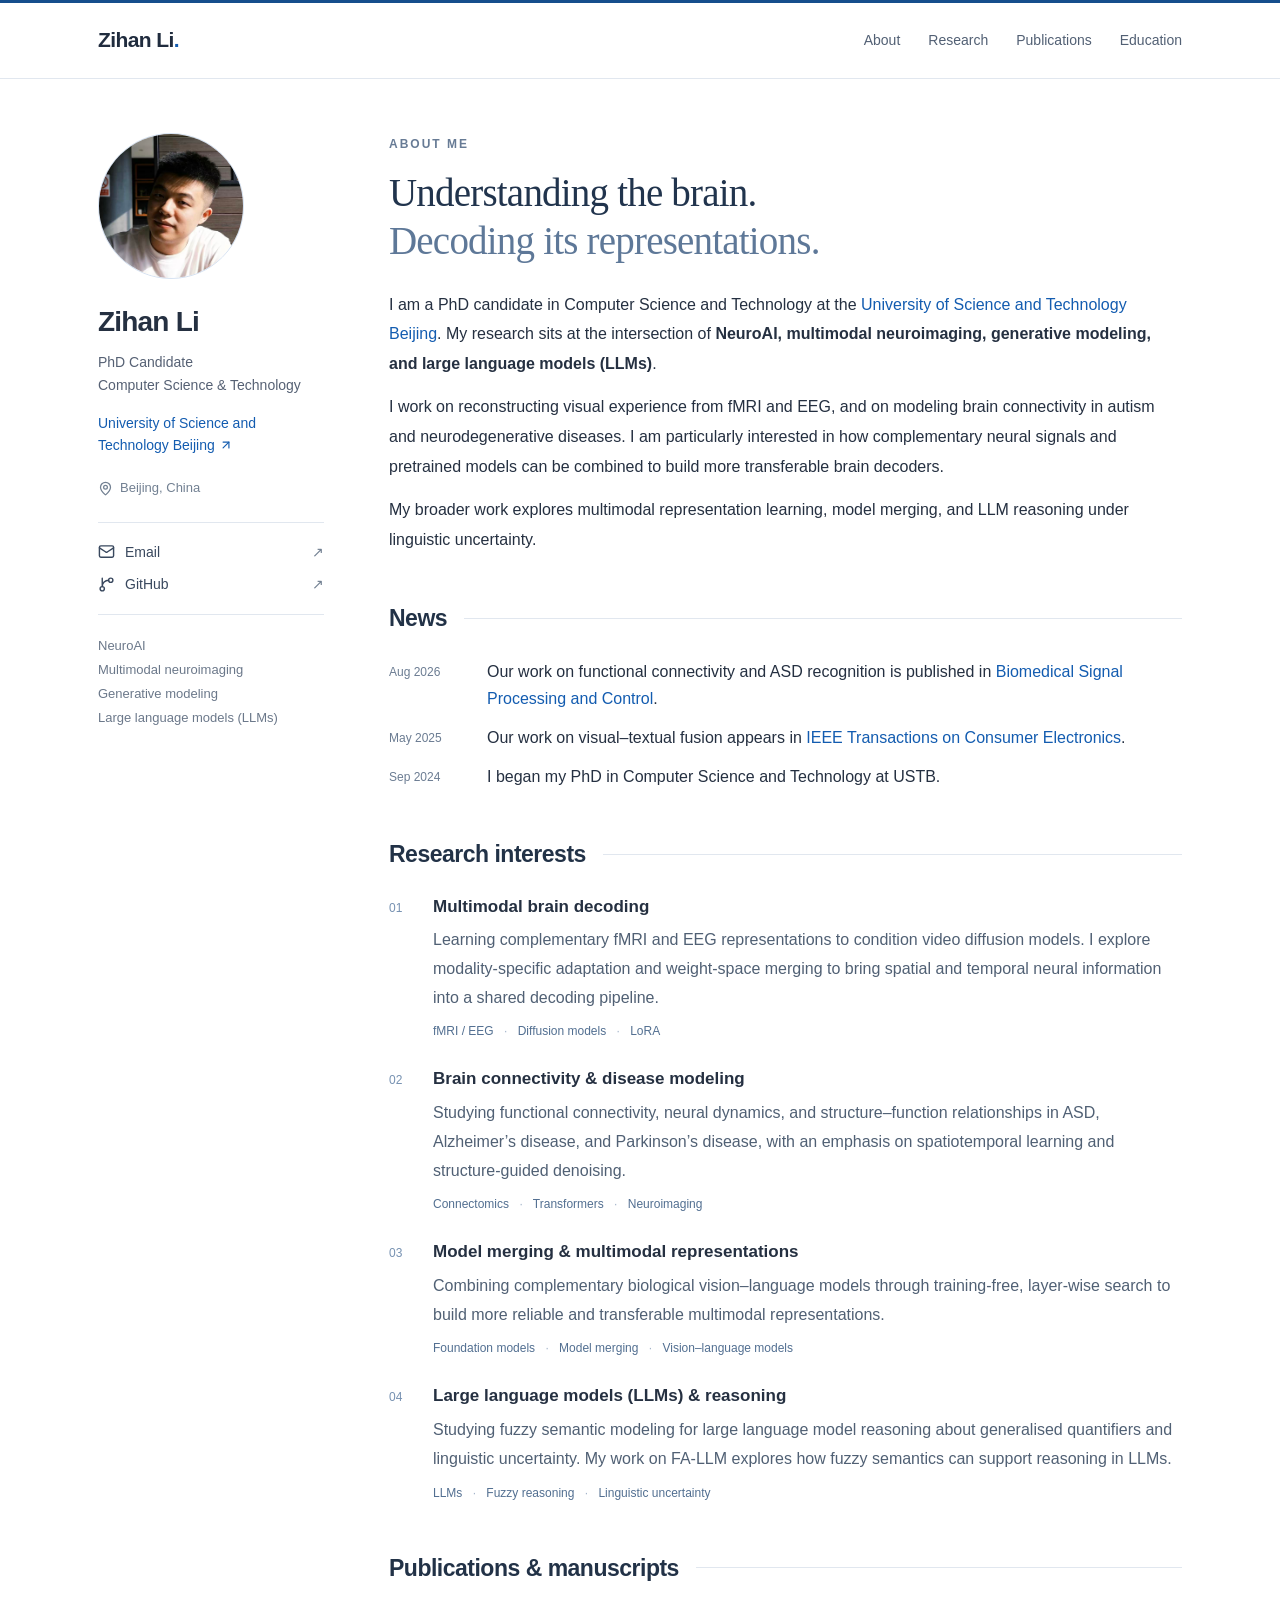
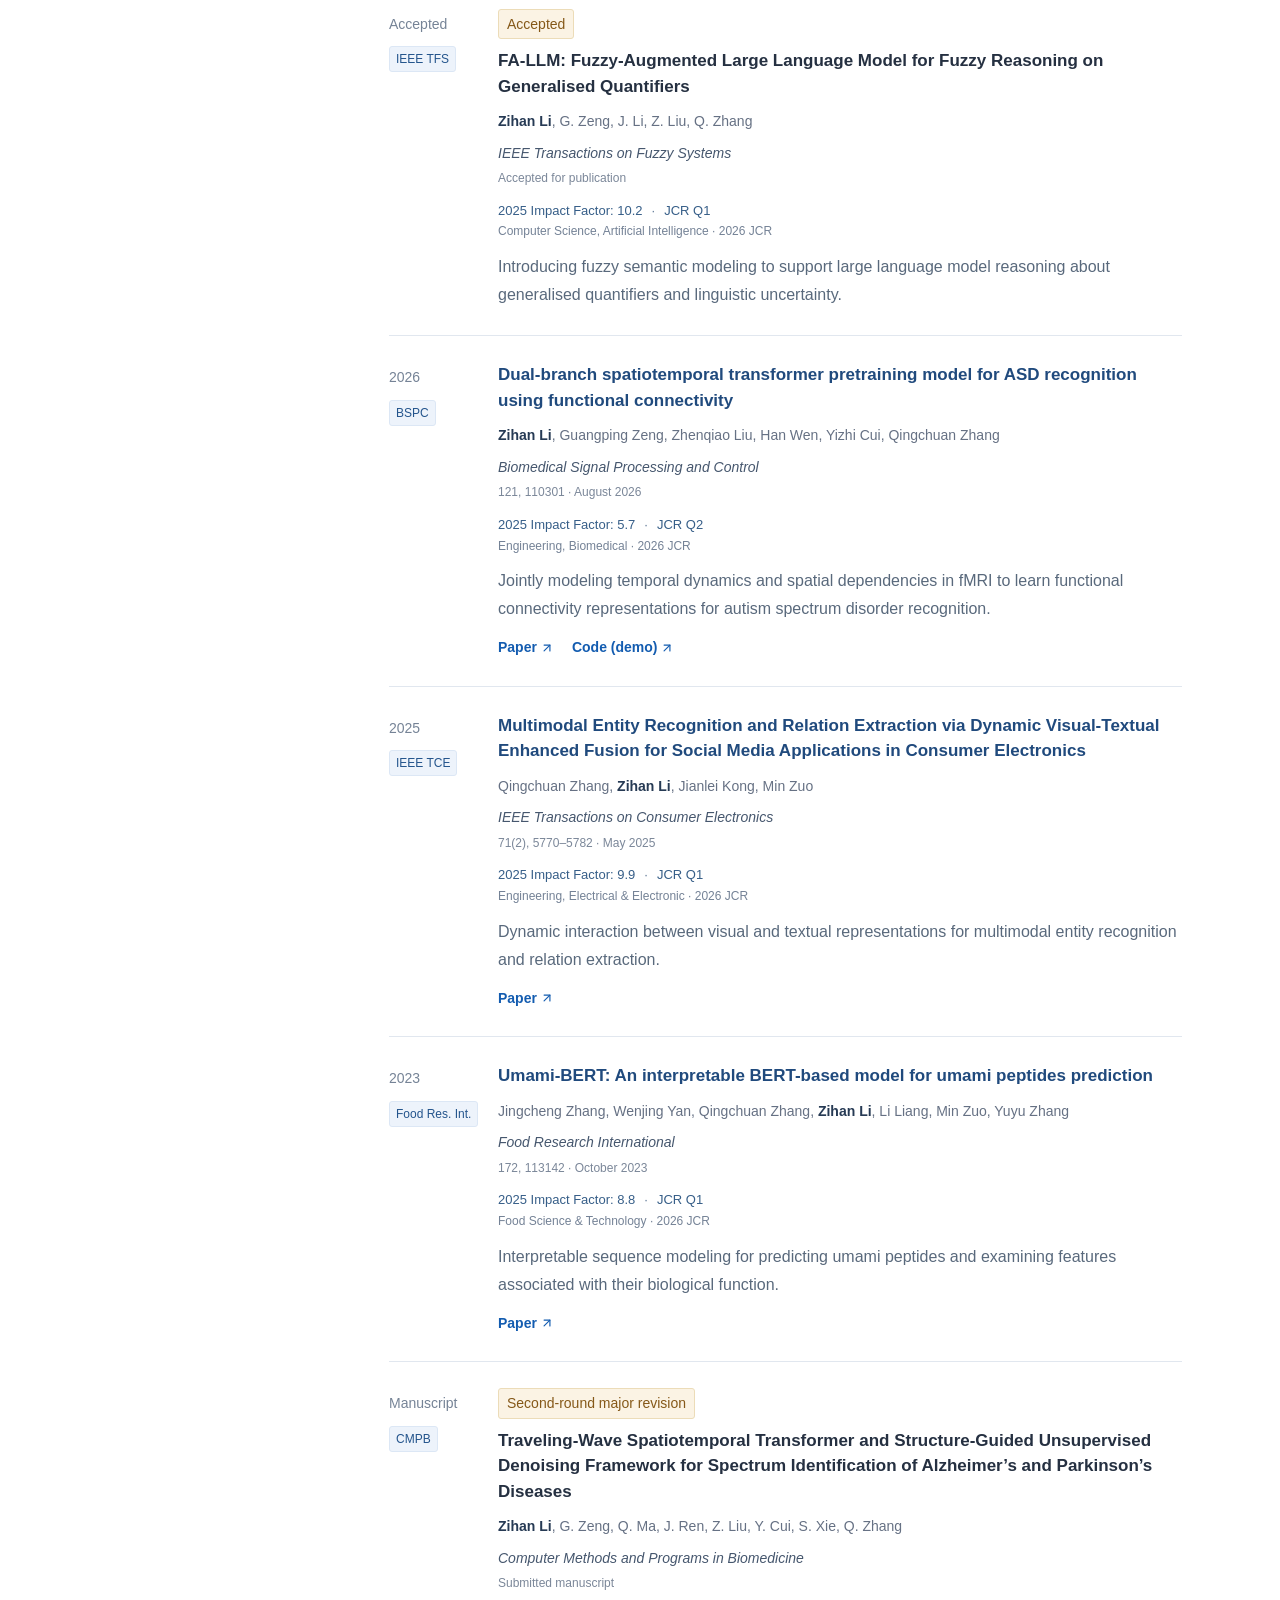
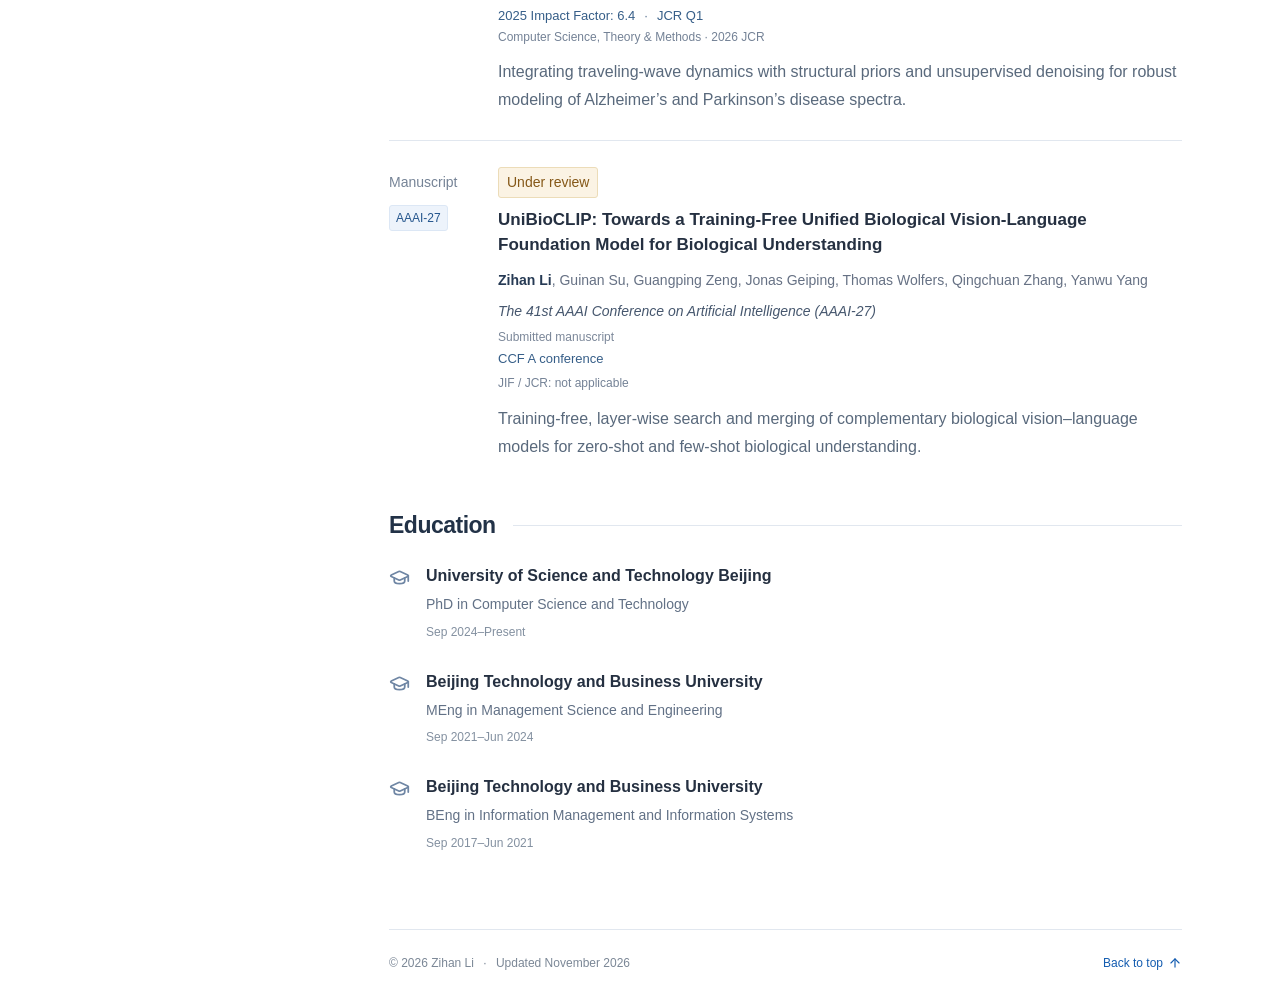
==== commit 4f544994: "Mark FA-LLM accepted in IEEE TFS and add LLM research interests" ====
--- a/index.html
+++ b/index.html
@@ -4,15 +4,15 @@
   <meta charset="utf-8">
   <meta name="viewport" content="width=device-width, initial-scale=1">
   <title>Zihan Li | NeuroAI &amp; Brain Decoding</title>
-  <meta name="description" content="Zihan Li is a Computer Science PhD candidate at USTB researching multimodal brain decoding, neuroimaging, generative modeling, and model merging.">
+  <meta name="description" content="Zihan Li is a Computer Science PhD candidate at USTB researching multimodal brain decoding, neuroimaging, generative modeling, model merging, and large language models (LLMs).">
   <meta name="author" content="Zihan Li">
   <link rel="canonical" href="https://katoumegumih.github.io/">
   <meta property="og:type" content="website">
   <meta property="og:title" content="Zihan Li | NeuroAI &amp; Brain Decoding">
-  <meta property="og:description" content="Research on multimodal brain decoding, neuroimaging, and model merging.">
+  <meta property="og:description" content="Research on multimodal brain decoding, neuroimaging, model merging, and large language models (LLMs).">
   <meta property="og:url" content="https://katoumegumih.github.io/">
   <link rel="icon" href="/assets/academic/favicon.svg" type="image/svg+xml">
   <link rel="stylesheet" href="/assets/academic/style.css?v=20260925-photo">
 </head>
-<body><a class="skip-link" href="#main">Skip to content</a><header class="site-header" id="top"><div class="header-inner"><a class="wordmark" href="#about">Zihan Li<span>.</span></a><nav aria-label="Main navigation"><a href="#about">About</a><a href="#research">Research</a><a href="#publications">Publications</a><a href="#education">Education</a></nav></div></header><div class="page-layout"><aside class="profile" aria-label="Profile and contact"><div class="profile-photo"><img src="/assets/academic/zihan-li-portrait.jpg" alt="Portrait of Zihan Li" width="960" height="1206" decoding="async" fetchpriority="high"></div><h1>Zihan Li</h1><p class="profile-role">PhD Candidate<br/>Computer Science &amp; Technology</p><a class="affiliation" href="https://en.ustb.edu.cn/" target="_blank" rel="noreferrer">University of Science and Technology Beijing <svg xmlns="http://www.w3.org/2000/svg" width="14" height="14" viewBox="0 0 24 24" fill="none" stroke="currentColor" stroke-width="2" stroke-linecap="round" stroke-linejoin="round" class="lucide lucide-arrow-up-right" aria-hidden="true"><path d="M7 7h10v10"></path><path d="M7 17 17 7"></path></svg></a><p class="location"><svg xmlns="http://www.w3.org/2000/svg" width="15" height="15" viewBox="0 0 24 24" fill="none" stroke="currentColor" stroke-width="2" stroke-linecap="round" stroke-linejoin="round" class="lucide lucide-map-pin" aria-hidden="true"><path d="M20 10c0 4.993-5.539 10.193-7.399 11.799a1 1 0 0 1-1.202 0C9.539 20.193 4 14.993 4 10a8 8 0 0 1 16 0"></path><circle cx="12" cy="10" r="3"></circle></svg> Beijing, China</p><div class="profile-links"><a href="mailto:Katoumegumi.h@gmail.com"><svg xmlns="http://www.w3.org/2000/svg" width="17" height="17" viewBox="0 0 24 24" fill="none" stroke="currentColor" stroke-width="2" stroke-linecap="round" stroke-linejoin="round" class="lucide lucide-mail" aria-hidden="true"><path d="m22 7-8.991 5.727a2 2 0 0 1-2.009 0L2 7"></path><rect x="2" y="4" width="20" height="16" rx="2"></rect></svg>Email <span>↗</span></a><a href="https://github.com/katouMegumiH" target="_blank" rel="noreferrer"><svg xmlns="http://www.w3.org/2000/svg" width="17" height="17" viewBox="0 0 24 24" fill="none" stroke="currentColor" stroke-width="2" stroke-linecap="round" stroke-linejoin="round" class="lucide lucide-git-branch" aria-hidden="true"><path d="M15 6a9 9 0 0 0-9 9V3"></path><circle cx="18" cy="6" r="3"></circle><circle cx="6" cy="18" r="3"></circle></svg>GitHub <span>↗</span></a></div><p class="profile-interests">NeuroAI<br/>Multimodal neuroimaging<br/>Generative modeling</p></aside><main id="main"><section id="about" class="about section"><p class="eyebrow">ABOUT ME</p><h2>Understanding the brain.<br/><span>Decoding its representations.</span></h2><p>I am a PhD candidate in Computer Science and Technology at the <a href="https://en.ustb.edu.cn/" target="_blank" rel="noreferrer">University of Science and Technology Beijing</a>. My research sits at the intersection of <strong>NeuroAI, multimodal neuroimaging, and generative modeling</strong>.</p><p>I work on reconstructing visual experience from fMRI and EEG, and on modeling brain connectivity in autism and neurodegenerative diseases. I am particularly interested in how complementary neural signals and pretrained models can be combined to build more transferable brain decoders.</p><p>My broader work explores multimodal representation learning, model merging, and reasoning under linguistic uncertainty.</p></section><section class="section news" id="news"><div class="section-heading"><h2>News</h2><span class="section-rule"></span></div><ul><li><time dateTime="2026-08">Aug 2026</time><p>Our work on functional connectivity and ASD recognition is published in <a href="https://doi.org/10.1016/j.bspc.2026.110301" target="_blank" rel="noreferrer">Biomedical Signal Processing and Control</a>.</p></li><li><time dateTime="2025-05">May 2025</time><p>Our work on visual–textual fusion appears in <a href="https://doi.org/10.1109/TCE.2024.3505598" target="_blank" rel="noreferrer">IEEE Transactions on Consumer Electronics</a>.</p></li><li><time dateTime="2024-09">Sep 2024</time><p>I began my PhD in Computer Science and Technology at USTB.</p></li></ul></section><section class="section" id="research"><div class="section-heading"><h2>Research interests</h2><span class="section-rule"></span></div><div class="research-item"><span class="research-number">01</span><div><h3>Multimodal brain decoding</h3><p>Learning complementary fMRI and EEG representations to condition video diffusion models. I explore modality-specific adaptation and weight-space merging to bring spatial and temporal neural information into a shared decoding pipeline.</p><div class="keywords">fMRI / EEG <span>·</span> Diffusion models <span>·</span> LoRA</div></div></div><div class="research-item"><span class="research-number">02</span><div><h3>Brain connectivity &amp; disease modeling</h3><p>Studying functional connectivity, neural dynamics, and structure–function relationships in ASD, Alzheimer’s disease, and Parkinson’s disease, with an emphasis on spatiotemporal learning and structure-guided denoising.</p><div class="keywords">Connectomics <span>·</span> Transformers <span>·</span> Neuroimaging</div></div></div><div class="research-item"><span class="research-number">03</span><div><h3>Model merging &amp; multimodal representations</h3><p>Combining complementary biological vision–language models through training-free, layer-wise search. I also study fuzzy semantic modeling for language-model reasoning under uncertainty, as part of a broader interest in reliable and transferable representations.</p><div class="keywords">Foundation models <span>·</span> Model merging <span>·</span> Uncertainty</div></div></div></section><section class="section" id="publications"><div class="section-heading"><h2>Publications &amp; manuscripts</h2><span class="section-rule"></span></div><div class="publication-list"><article class="publication"><div class="publication-margin"><span class="pub-year">2026</span><span class="venue-label">BSPC</span></div><div><h3><a href="https://doi.org/10.1016/j.bspc.2026.110301" target="_blank" rel="noreferrer">Dual-branch spatiotemporal transformer pretraining model for ASD recognition using functional connectivity</a></h3><p class="authors"><span><strong>Zihan Li</strong></span><span>, Guangping Zeng</span><span>, Zhenqiao Liu</span><span>, Han Wen</span><span>, Yizhi Cui</span><span>, Qingchuan Zhang</span></p><p class="journal"><em>Biomedical Signal Processing and Control</em><br/><span>121, 110301 · August 2026</span></p><div class="metrics-block"><p class="journal-metrics"><a href="https://www.iit.comillas.edu/publicacion/info_revista/es/550/Biomedical_Signal_Processing_and_Control" target="_blank" rel="noreferrer">2025 Impact Factor: 5.7</a><span aria-hidden="true">·</span><a href="https://scholar.pusan.ac.kr/journals/19545" target="_blank" rel="noreferrer">JCR Q2</a></p><p class="metric-category">Engineering, Biomedical · 2026 JCR</p></div><p class="pub-summary">Jointly modeling temporal dynamics and spatial dependencies in fMRI to learn functional connectivity representations for autism spectrum disorder recognition.</p><div class="paper-links"><a href="https://doi.org/10.1016/j.bspc.2026.110301" target="_blank" rel="noreferrer">Paper <svg xmlns="http://www.w3.org/2000/svg" width="14" height="14" viewBox="0 0 24 24" fill="none" stroke="currentColor" stroke-width="2" stroke-linecap="round" stroke-linejoin="round" class="lucide lucide-arrow-up-right" aria-hidden="true"><path d="M7 7h10v10"></path><path d="M7 17 17 7"></path></svg></a><a href="https://github.com/USTBSCCE1028/DBSTP" target="_blank" rel="noreferrer">Code (demo) <svg xmlns="http://www.w3.org/2000/svg" width="14" height="14" viewBox="0 0 24 24" fill="none" stroke="currentColor" stroke-width="2" stroke-linecap="round" stroke-linejoin="round" class="lucide lucide-arrow-up-right" aria-hidden="true"><path d="M7 7h10v10"></path><path d="M7 17 17 7"></path></svg></a></div></div></article><article class="publication"><div class="publication-margin"><span class="pub-year">2025</span><span class="venue-label">IEEE TCE</span></div><div><h3><a href="https://doi.org/10.1109/TCE.2024.3505598" target="_blank" rel="noreferrer">Multimodal Entity Recognition and Relation Extraction via Dynamic Visual-Textual Enhanced Fusion for Social Media Applications in Consumer Electronics</a></h3><p class="authors"><span>Qingchuan Zhang</span><span>, <strong>Zihan Li</strong></span><span>, Jianlei Kong</span><span>, Min Zuo</span></p><p class="journal"><em>IEEE Transactions on Consumer Electronics</em><br/><span>71(2), 5770–5782 · May 2025</span></p><div class="metrics-block"><p class="journal-metrics"><a href="https://scholar.must.edu.mo/scholar/102033" target="_blank" rel="noreferrer">2025 Impact Factor: 9.9</a><span aria-hidden="true">·</span><a href="https://uefiscdi.gov.ro/resource-832709-JCR-2025.iunie-2026.site.pdf#page=302" target="_blank" rel="noreferrer">JCR Q1</a></p><p class="metric-category">Engineering, Electrical &amp; Electronic · 2026 JCR</p></div><p class="pub-summary">Dynamic interaction between visual and textual representations for multimodal entity recognition and relation extraction.</p><div class="paper-links"><a href="https://doi.org/10.1109/TCE.2024.3505598" target="_blank" rel="noreferrer">Paper <svg xmlns="http://www.w3.org/2000/svg" width="14" height="14" viewBox="0 0 24 24" fill="none" stroke="currentColor" stroke-width="2" stroke-linecap="round" stroke-linejoin="round" class="lucide lucide-arrow-up-right" aria-hidden="true"><path d="M7 7h10v10"></path><path d="M7 17 17 7"></path></svg></a></div></div></article><article class="publication"><div class="publication-margin"><span class="pub-year">2023</span><span class="venue-label">Food Res. Int.</span></div><div><h3><a href="https://doi.org/10.1016/j.foodres.2023.113142" target="_blank" rel="noreferrer">Umami-BERT: An interpretable BERT-based model for umami peptides prediction</a></h3><p class="authors"><span>Jingcheng Zhang</span><span>, Wenjing Yan</span><span>, Qingchuan Zhang</span><span>, <strong>Zihan Li</strong></span><span>, Li Liang</span><span>, Min Zuo</span><span>, Yuyu Zhang</span></p><p class="journal"><em>Food Research International</em><br/><span>172, 113142 · October 2023</span></p><div class="metrics-block"><p class="journal-metrics"><a href="https://lib.nbt.edu.cn/subject/indexed/paper_print.php?sid=15790&amp;son=if&amp;whatdb=scie" target="_blank" rel="noreferrer">2025 Impact Factor: 8.8</a><span aria-hidden="true">·</span><a href="https://lib.nbt.edu.cn/subject/indexed/paper_print.php?sid=15790&amp;son=if&amp;whatdb=scie" target="_blank" rel="noreferrer">JCR Q1</a></p><p class="metric-category">Food Science &amp; Technology · 2026 JCR</p></div><p class="pub-summary">Interpretable sequence modeling for predicting umami peptides and examining features associated with their biological function.</p><div class="paper-links"><a href="https://doi.org/10.1016/j.foodres.2023.113142" target="_blank" rel="noreferrer">Paper <svg xmlns="http://www.w3.org/2000/svg" width="14" height="14" viewBox="0 0 24 24" fill="none" stroke="currentColor" stroke-width="2" stroke-linecap="round" stroke-linejoin="round" class="lucide lucide-arrow-up-right" aria-hidden="true"><path d="M7 7h10v10"></path><path d="M7 17 17 7"></path></svg></a></div></div></article><article class="publication"><div class="publication-margin"><span class="pub-year">Manuscript</span><span class="venue-label">CMPB</span></div><div><p class="review-status">Second-round major revision</p><h3>Traveling-Wave Spatiotemporal Transformer and Structure-Guided Unsupervised Denoising Framework for Spectrum Identification of Alzheimer’s and Parkinson’s Diseases</h3><p class="authors"><span><strong>Zihan Li</strong></span><span>, G. Zeng</span><span>, Q. Ma</span><span>, J. Ren</span><span>, Z. Liu</span><span>, Y. Cui</span><span>, S. Xie</span><span>, Q. Zhang</span></p><p class="journal"><em>Computer Methods and Programs in Biomedicine</em><br/><span>Submitted manuscript</span></p><div class="metrics-block"><p class="journal-metrics"><a href="https://cobis.bme.ncku.edu.tw/thyang/Publications" target="_blank" rel="noreferrer">2025 Impact Factor: 6.4</a><span aria-hidden="true">·</span><a href="https://cobis.bme.ncku.edu.tw/thyang/Publications" target="_blank" rel="noreferrer">JCR Q1</a></p><p class="metric-category">Computer Science, Theory &amp; Methods · 2026 JCR</p></div><p class="pub-summary">Integrating traveling-wave dynamics with structural priors and unsupervised denoising for robust modeling of Alzheimer’s and Parkinson’s disease spectra.</p></div></article><article class="publication"><div class="publication-margin"><span class="pub-year">Manuscript</span><span class="venue-label">IEEE TFS</span></div><div><p class="review-status">Second-round major revision</p><h3>FA-LLM: Fuzzy-Augmented Large Language Model for Fuzzy Reasoning on Generalised Quantifiers</h3><p class="authors"><span><strong>Zihan Li</strong></span><span>, G. Zeng</span><span>, J. Li</span><span>, Z. Liu</span><span>, Q. Zhang</span></p><p class="journal"><em>IEEE Transactions on Fuzzy Systems</em><br/><span>Submitted manuscript</span></p><div class="metrics-block"><p class="journal-metrics"><a href="https://scholar.must.edu.mo/scholar/publishedArticles/100125?order=desc&amp;pageSize=20&amp;sort=published&amp;title=" target="_blank" rel="noreferrer">2025 Impact Factor: 10.2</a><span aria-hidden="true">·</span><a href="https://uefiscdi.gov.ro/resource-832709-JCR-2025.iunie-2026.site.pdf#page=149" target="_blank" rel="noreferrer">JCR Q1</a></p><p class="metric-category">Computer Science, Artificial Intelligence · 2026 JCR</p></div><p class="pub-summary">Introducing fuzzy semantic modeling to support large language model reasoning about generalised quantifiers and linguistic uncertainty.</p></div></article><article class="publication"><div class="publication-margin"><span class="pub-year">Manuscript</span><span class="venue-label">AAAI-27</span></div><div><p class="review-status">Under review</p><h3>UniBioCLIP: Towards a Training-Free Unified Biological Vision-Language Foundation Model for Biological Understanding</h3><p class="authors"><span><strong>Zihan Li</strong></span><span>, Guinan Su</span><span>, Guangping Zeng</span><span>, Jonas Geiping</span><span>, Thomas Wolfers</span><span>, Qingchuan Zhang</span><span>, Yanwu Yang</span></p><p class="journal"><em>The 41st AAAI Conference on Artificial Intelligence (AAAI-27)</em><br/><span>Submitted manuscript</span></p><p class="journal-metrics"><a href="https://www.ccf.org.cn/Academic_Evaluation/AI/" target="_blank" rel="noreferrer">CCF A conference</a><span class="conference-note">JIF / JCR: not applicable</span></p><p class="pub-summary">Training-free, layer-wise search and merging of complementary biological vision–language models for zero-shot and few-shot biological understanding.</p></div></article></div></section><section class="section education" id="education"><div class="section-heading"><h2>Education</h2><span class="section-rule"></span></div><div class="education-row"><svg xmlns="http://www.w3.org/2000/svg" width="21" height="21" viewBox="0 0 24 24" fill="none" stroke="currentColor" stroke-width="2" stroke-linecap="round" stroke-linejoin="round" class="lucide lucide-graduation-cap" aria-hidden="true"><path d="M21.42 10.922a1 1 0 0 0-.019-1.838L12.83 5.18a2 2 0 0 0-1.66 0L2.6 9.08a1 1 0 0 0 0 1.832l8.57 3.908a2 2 0 0 0 1.66 0z"></path><path d="M22 10v6"></path><path d="M6 12.5V16a6 3 0 0 0 12 0v-3.5"></path></svg><div><h3>University of Science and Technology Beijing</h3><p>PhD in Computer Science and Technology</p><span>Sep 2024–Present</span></div></div><div class="education-row"><svg xmlns="http://www.w3.org/2000/svg" width="21" height="21" viewBox="0 0 24 24" fill="none" stroke="currentColor" stroke-width="2" stroke-linecap="round" stroke-linejoin="round" class="lucide lucide-graduation-cap" aria-hidden="true"><path d="M21.42 10.922a1 1 0 0 0-.019-1.838L12.83 5.18a2 2 0 0 0-1.66 0L2.6 9.08a1 1 0 0 0 0 1.832l8.57 3.908a2 2 0 0 0 1.66 0z"></path><path d="M22 10v6"></path><path d="M6 12.5V16a6 3 0 0 0 12 0v-3.5"></path></svg><div><h3>Beijing Technology and Business University</h3><p>MEng in Management Science and Engineering</p><span>Sep 2021–Jun 2024</span></div></div><div class="education-row"><svg xmlns="http://www.w3.org/2000/svg" width="21" height="21" viewBox="0 0 24 24" fill="none" stroke="currentColor" stroke-width="2" stroke-linecap="round" stroke-linejoin="round" class="lucide lucide-graduation-cap" aria-hidden="true"><path d="M21.42 10.922a1 1 0 0 0-.019-1.838L12.83 5.18a2 2 0 0 0-1.66 0L2.6 9.08a1 1 0 0 0 0 1.832l8.57 3.908a2 2 0 0 0 1.66 0z"></path><path d="M22 10v6"></path><path d="M6 12.5V16a6 3 0 0 0 12 0v-3.5"></path></svg><div><h3>Beijing Technology and Business University</h3><p>BEng in Information Management and Information Systems</p><span>Sep 2017–Jun 2021</span></div></div></section><footer><span>© 2026 Zihan Li <span class="footer-dot">·</span> Updated September 2026</span><a href="#top">Back to top <svg xmlns="http://www.w3.org/2000/svg" width="14" height="14" viewBox="0 0 24 24" fill="none" stroke="currentColor" stroke-width="2" stroke-linecap="round" stroke-linejoin="round" class="lucide lucide-arrow-up" aria-hidden="true"><path d="m5 12 7-7 7 7"></path><path d="M12 19V5"></path></svg></a></footer></main></div></body>
+<body><a class="skip-link" href="#main">Skip to content</a><header class="site-header" id="top"><div class="header-inner"><a class="wordmark" href="#about">Zihan Li<span>.</span></a><nav aria-label="Main navigation"><a href="#about">About</a><a href="#research">Research</a><a href="#publications">Publications</a><a href="#education">Education</a></nav></div></header><div class="page-layout"><aside class="profile" aria-label="Profile and contact"><div class="profile-photo"><img src="/assets/academic/zihan-li-portrait.jpg" alt="Portrait of Zihan Li" width="960" height="1206" decoding="async" fetchpriority="high"></div><h1>Zihan Li</h1><p class="profile-role">PhD Candidate<br/>Computer Science &amp; Technology</p><a class="affiliation" href="https://en.ustb.edu.cn/" target="_blank" rel="noreferrer">University of Science and Technology Beijing <svg xmlns="http://www.w3.org/2000/svg" width="14" height="14" viewBox="0 0 24 24" fill="none" stroke="currentColor" stroke-width="2" stroke-linecap="round" stroke-linejoin="round" class="lucide lucide-arrow-up-right" aria-hidden="true"><path d="M7 7h10v10"></path><path d="M7 17 17 7"></path></svg></a><p class="location"><svg xmlns="http://www.w3.org/2000/svg" width="15" height="15" viewBox="0 0 24 24" fill="none" stroke="currentColor" stroke-width="2" stroke-linecap="round" stroke-linejoin="round" class="lucide lucide-map-pin" aria-hidden="true"><path d="M20 10c0 4.993-5.539 10.193-7.399 11.799a1 1 0 0 1-1.202 0C9.539 20.193 4 14.993 4 10a8 8 0 0 1 16 0"></path><circle cx="12" cy="10" r="3"></circle></svg> Beijing, China</p><div class="profile-links"><a href="mailto:Katoumegumi.h@gmail.com"><svg xmlns="http://www.w3.org/2000/svg" width="17" height="17" viewBox="0 0 24 24" fill="none" stroke="currentColor" stroke-width="2" stroke-linecap="round" stroke-linejoin="round" class="lucide lucide-mail" aria-hidden="true"><path d="m22 7-8.991 5.727a2 2 0 0 1-2.009 0L2 7"></path><rect x="2" y="4" width="20" height="16" rx="2"></rect></svg>Email <span>↗</span></a><a href="https://github.com/katouMegumiH" target="_blank" rel="noreferrer"><svg xmlns="http://www.w3.org/2000/svg" width="17" height="17" viewBox="0 0 24 24" fill="none" stroke="currentColor" stroke-width="2" stroke-linecap="round" stroke-linejoin="round" class="lucide lucide-git-branch" aria-hidden="true"><path d="M15 6a9 9 0 0 0-9 9V3"></path><circle cx="18" cy="6" r="3"></circle><circle cx="6" cy="18" r="3"></circle></svg>GitHub <span>↗</span></a></div><p class="profile-interests">NeuroAI<br/>Multimodal neuroimaging<br/>Generative modeling<br/>Large language models (LLMs)</p></aside><main id="main"><section id="about" class="about section"><p class="eyebrow">ABOUT ME</p><h2>Understanding the brain.<br/><span>Decoding its representations.</span></h2><p>I am a PhD candidate in Computer Science and Technology at the <a href="https://en.ustb.edu.cn/" target="_blank" rel="noreferrer">University of Science and Technology Beijing</a>. My research sits at the intersection of <strong>NeuroAI, multimodal neuroimaging, generative modeling, and large language models (LLMs)</strong>.</p><p>I work on reconstructing visual experience from fMRI and EEG, and on modeling brain connectivity in autism and neurodegenerative diseases. I am particularly interested in how complementary neural signals and pretrained models can be combined to build more transferable brain decoders.</p><p>My broader work explores multimodal representation learning, model merging, and LLM reasoning under linguistic uncertainty.</p></section><section class="section news" id="news"><div class="section-heading"><h2>News</h2><span class="section-rule"></span></div><ul><li><time dateTime="2026-08">Aug 2026</time><p>Our work on functional connectivity and ASD recognition is published in <a href="https://doi.org/10.1016/j.bspc.2026.110301" target="_blank" rel="noreferrer">Biomedical Signal Processing and Control</a>.</p></li><li><time dateTime="2025-05">May 2025</time><p>Our work on visual–textual fusion appears in <a href="https://doi.org/10.1109/TCE.2024.3505598" target="_blank" rel="noreferrer">IEEE Transactions on Consumer Electronics</a>.</p></li><li><time dateTime="2024-09">Sep 2024</time><p>I began my PhD in Computer Science and Technology at USTB.</p></li></ul></section><section class="section" id="research"><div class="section-heading"><h2>Research interests</h2><span class="section-rule"></span></div><div class="research-item"><span class="research-number">01</span><div><h3>Multimodal brain decoding</h3><p>Learning complementary fMRI and EEG representations to condition video diffusion models. I explore modality-specific adaptation and weight-space merging to bring spatial and temporal neural information into a shared decoding pipeline.</p><div class="keywords">fMRI / EEG <span>·</span> Diffusion models <span>·</span> LoRA</div></div></div><div class="research-item"><span class="research-number">02</span><div><h3>Brain connectivity &amp; disease modeling</h3><p>Studying functional connectivity, neural dynamics, and structure–function relationships in ASD, Alzheimer’s disease, and Parkinson’s disease, with an emphasis on spatiotemporal learning and structure-guided denoising.</p><div class="keywords">Connectomics <span>·</span> Transformers <span>·</span> Neuroimaging</div></div></div><div class="research-item"><span class="research-number">03</span><div><h3>Model merging &amp; multimodal representations</h3><p>Combining complementary biological vision–language models through training-free, layer-wise search to build more reliable and transferable multimodal representations.</p><div class="keywords">Foundation models <span>·</span> Model merging <span>·</span> Vision–language models</div></div></div><div class="research-item"><span class="research-number">04</span><div><h3>Large language models (LLMs) &amp; reasoning</h3><p>Studying fuzzy semantic modeling for large language model reasoning about generalised quantifiers and linguistic uncertainty. My work on FA-LLM explores how fuzzy semantics can support reasoning in LLMs.</p><div class="keywords">LLMs <span>·</span> Fuzzy reasoning <span>·</span> Linguistic uncertainty</div></div></div></section><section class="section" id="publications"><div class="section-heading"><h2>Publications &amp; manuscripts</h2><span class="section-rule"></span></div><div class="publication-list"><article class="publication"><div class="publication-margin"><span class="pub-year">Accepted</span><span class="venue-label">IEEE TFS</span></div><div><p class="review-status">Accepted</p><h3>FA-LLM: Fuzzy-Augmented Large Language Model for Fuzzy Reasoning on Generalised Quantifiers</h3><p class="authors"><span><strong>Zihan Li</strong></span><span>, G. Zeng</span><span>, J. Li</span><span>, Z. Liu</span><span>, Q. Zhang</span></p><p class="journal"><em>IEEE Transactions on Fuzzy Systems</em><br/><span>Accepted for publication</span></p><div class="metrics-block"><p class="journal-metrics"><a href="https://scholar.must.edu.mo/scholar/publishedArticles/100125?order=desc&amp;pageSize=20&amp;sort=published&amp;title=" target="_blank" rel="noreferrer">2025 Impact Factor: 10.2</a><span aria-hidden="true">·</span><a href="https://uefiscdi.gov.ro/resource-832709-JCR-2025.iunie-2026.site.pdf#page=149" target="_blank" rel="noreferrer">JCR Q1</a></p><p class="metric-category">Computer Science, Artificial Intelligence · 2026 JCR</p></div><p class="pub-summary">Introducing fuzzy semantic modeling to support large language model reasoning about generalised quantifiers and linguistic uncertainty.</p></div></article><article class="publication"><div class="publication-margin"><span class="pub-year">2026</span><span class="venue-label">BSPC</span></div><div><h3><a href="https://doi.org/10.1016/j.bspc.2026.110301" target="_blank" rel="noreferrer">Dual-branch spatiotemporal transformer pretraining model for ASD recognition using functional connectivity</a></h3><p class="authors"><span><strong>Zihan Li</strong></span><span>, Guangping Zeng</span><span>, Zhenqiao Liu</span><span>, Han Wen</span><span>, Yizhi Cui</span><span>, Qingchuan Zhang</span></p><p class="journal"><em>Biomedical Signal Processing and Control</em><br/><span>121, 110301 · August 2026</span></p><div class="metrics-block"><p class="journal-metrics"><a href="https://www.iit.comillas.edu/publicacion/info_revista/es/550/Biomedical_Signal_Processing_and_Control" target="_blank" rel="noreferrer">2025 Impact Factor: 5.7</a><span aria-hidden="true">·</span><a href="https://scholar.pusan.ac.kr/journals/19545" target="_blank" rel="noreferrer">JCR Q2</a></p><p class="metric-category">Engineering, Biomedical · 2026 JCR</p></div><p class="pub-summary">Jointly modeling temporal dynamics and spatial dependencies in fMRI to learn functional connectivity representations for autism spectrum disorder recognition.</p><div class="paper-links"><a href="https://doi.org/10.1016/j.bspc.2026.110301" target="_blank" rel="noreferrer">Paper <svg xmlns="http://www.w3.org/2000/svg" width="14" height="14" viewBox="0 0 24 24" fill="none" stroke="currentColor" stroke-width="2" stroke-linecap="round" stroke-linejoin="round" class="lucide lucide-arrow-up-right" aria-hidden="true"><path d="M7 7h10v10"></path><path d="M7 17 17 7"></path></svg></a><a href="https://github.com/USTBSCCE1028/DBSTP" target="_blank" rel="noreferrer">Code (demo) <svg xmlns="http://www.w3.org/2000/svg" width="14" height="14" viewBox="0 0 24 24" fill="none" stroke="currentColor" stroke-width="2" stroke-linecap="round" stroke-linejoin="round" class="lucide lucide-arrow-up-right" aria-hidden="true"><path d="M7 7h10v10"></path><path d="M7 17 17 7"></path></svg></a></div></div></article><article class="publication"><div class="publication-margin"><span class="pub-year">2025</span><span class="venue-label">IEEE TCE</span></div><div><h3><a href="https://doi.org/10.1109/TCE.2024.3505598" target="_blank" rel="noreferrer">Multimodal Entity Recognition and Relation Extraction via Dynamic Visual-Textual Enhanced Fusion for Social Media Applications in Consumer Electronics</a></h3><p class="authors"><span>Qingchuan Zhang</span><span>, <strong>Zihan Li</strong></span><span>, Jianlei Kong</span><span>, Min Zuo</span></p><p class="journal"><em>IEEE Transactions on Consumer Electronics</em><br/><span>71(2), 5770–5782 · May 2025</span></p><div class="metrics-block"><p class="journal-metrics"><a href="https://scholar.must.edu.mo/scholar/102033" target="_blank" rel="noreferrer">2025 Impact Factor: 9.9</a><span aria-hidden="true">·</span><a href="https://uefiscdi.gov.ro/resource-832709-JCR-2025.iunie-2026.site.pdf#page=302" target="_blank" rel="noreferrer">JCR Q1</a></p><p class="metric-category">Engineering, Electrical &amp; Electronic · 2026 JCR</p></div><p class="pub-summary">Dynamic interaction between visual and textual representations for multimodal entity recognition and relation extraction.</p><div class="paper-links"><a href="https://doi.org/10.1109/TCE.2024.3505598" target="_blank" rel="noreferrer">Paper <svg xmlns="http://www.w3.org/2000/svg" width="14" height="14" viewBox="0 0 24 24" fill="none" stroke="currentColor" stroke-width="2" stroke-linecap="round" stroke-linejoin="round" class="lucide lucide-arrow-up-right" aria-hidden="true"><path d="M7 7h10v10"></path><path d="M7 17 17 7"></path></svg></a></div></div></article><article class="publication"><div class="publication-margin"><span class="pub-year">2023</span><span class="venue-label">Food Res. Int.</span></div><div><h3><a href="https://doi.org/10.1016/j.foodres.2023.113142" target="_blank" rel="noreferrer">Umami-BERT: An interpretable BERT-based model for umami peptides prediction</a></h3><p class="authors"><span>Jingcheng Zhang</span><span>, Wenjing Yan</span><span>, Qingchuan Zhang</span><span>, <strong>Zihan Li</strong></span><span>, Li Liang</span><span>, Min Zuo</span><span>, Yuyu Zhang</span></p><p class="journal"><em>Food Research International</em><br/><span>172, 113142 · October 2023</span></p><div class="metrics-block"><p class="journal-metrics"><a href="https://lib.nbt.edu.cn/subject/indexed/paper_print.php?sid=15790&amp;son=if&amp;whatdb=scie" target="_blank" rel="noreferrer">2025 Impact Factor: 8.8</a><span aria-hidden="true">·</span><a href="https://lib.nbt.edu.cn/subject/indexed/paper_print.php?sid=15790&amp;son=if&amp;whatdb=scie" target="_blank" rel="noreferrer">JCR Q1</a></p><p class="metric-category">Food Science &amp; Technology · 2026 JCR</p></div><p class="pub-summary">Interpretable sequence modeling for predicting umami peptides and examining features associated with their biological function.</p><div class="paper-links"><a href="https://doi.org/10.1016/j.foodres.2023.113142" target="_blank" rel="noreferrer">Paper <svg xmlns="http://www.w3.org/2000/svg" width="14" height="14" viewBox="0 0 24 24" fill="none" stroke="currentColor" stroke-width="2" stroke-linecap="round" stroke-linejoin="round" class="lucide lucide-arrow-up-right" aria-hidden="true"><path d="M7 7h10v10"></path><path d="M7 17 17 7"></path></svg></a></div></div></article><article class="publication"><div class="publication-margin"><span class="pub-year">Manuscript</span><span class="venue-label">CMPB</span></div><div><p class="review-status">Second-round major revision</p><h3>Traveling-Wave Spatiotemporal Transformer and Structure-Guided Unsupervised Denoising Framework for Spectrum Identification of Alzheimer’s and Parkinson’s Diseases</h3><p class="authors"><span><strong>Zihan Li</strong></span><span>, G. Zeng</span><span>, Q. Ma</span><span>, J. Ren</span><span>, Z. Liu</span><span>, Y. Cui</span><span>, S. Xie</span><span>, Q. Zhang</span></p><p class="journal"><em>Computer Methods and Programs in Biomedicine</em><br/><span>Submitted manuscript</span></p><div class="metrics-block"><p class="journal-metrics"><a href="https://cobis.bme.ncku.edu.tw/thyang/Publications" target="_blank" rel="noreferrer">2025 Impact Factor: 6.4</a><span aria-hidden="true">·</span><a href="https://cobis.bme.ncku.edu.tw/thyang/Publications" target="_blank" rel="noreferrer">JCR Q1</a></p><p class="metric-category">Computer Science, Theory &amp; Methods · 2026 JCR</p></div><p class="pub-summary">Integrating traveling-wave dynamics with structural priors and unsupervised denoising for robust modeling of Alzheimer’s and Parkinson’s disease spectra.</p></div></article><article class="publication"><div class="publication-margin"><span class="pub-year">Manuscript</span><span class="venue-label">AAAI-27</span></div><div><p class="review-status">Under review</p><h3>UniBioCLIP: Towards a Training-Free Unified Biological Vision-Language Foundation Model for Biological Understanding</h3><p class="authors"><span><strong>Zihan Li</strong></span><span>, Guinan Su</span><span>, Guangping Zeng</span><span>, Jonas Geiping</span><span>, Thomas Wolfers</span><span>, Qingchuan Zhang</span><span>, Yanwu Yang</span></p><p class="journal"><em>The 41st AAAI Conference on Artificial Intelligence (AAAI-27)</em><br/><span>Submitted manuscript</span></p><p class="journal-metrics"><a href="https://www.ccf.org.cn/Academic_Evaluation/AI/" target="_blank" rel="noreferrer">CCF A conference</a><span class="conference-note">JIF / JCR: not applicable</span></p><p class="pub-summary">Training-free, layer-wise search and merging of complementary biological vision–language models for zero-shot and few-shot biological understanding.</p></div></article></div></section><section class="section education" id="education"><div class="section-heading"><h2>Education</h2><span class="section-rule"></span></div><div class="education-row"><svg xmlns="http://www.w3.org/2000/svg" width="21" height="21" viewBox="0 0 24 24" fill="none" stroke="currentColor" stroke-width="2" stroke-linecap="round" stroke-linejoin="round" class="lucide lucide-graduation-cap" aria-hidden="true"><path d="M21.42 10.922a1 1 0 0 0-.019-1.838L12.83 5.18a2 2 0 0 0-1.66 0L2.6 9.08a1 1 0 0 0 0 1.832l8.57 3.908a2 2 0 0 0 1.66 0z"></path><path d="M22 10v6"></path><path d="M6 12.5V16a6 3 0 0 0 12 0v-3.5"></path></svg><div><h3>University of Science and Technology Beijing</h3><p>PhD in Computer Science and Technology</p><span>Sep 2024–Present</span></div></div><div class="education-row"><svg xmlns="http://www.w3.org/2000/svg" width="21" height="21" viewBox="0 0 24 24" fill="none" stroke="currentColor" stroke-width="2" stroke-linecap="round" stroke-linejoin="round" class="lucide lucide-graduation-cap" aria-hidden="true"><path d="M21.42 10.922a1 1 0 0 0-.019-1.838L12.83 5.18a2 2 0 0 0-1.66 0L2.6 9.08a1 1 0 0 0 0 1.832l8.57 3.908a2 2 0 0 0 1.66 0z"></path><path d="M22 10v6"></path><path d="M6 12.5V16a6 3 0 0 0 12 0v-3.5"></path></svg><div><h3>Beijing Technology and Business University</h3><p>MEng in Management Science and Engineering</p><span>Sep 2021–Jun 2024</span></div></div><div class="education-row"><svg xmlns="http://www.w3.org/2000/svg" width="21" height="21" viewBox="0 0 24 24" fill="none" stroke="currentColor" stroke-width="2" stroke-linecap="round" stroke-linejoin="round" class="lucide lucide-graduation-cap" aria-hidden="true"><path d="M21.42 10.922a1 1 0 0 0-.019-1.838L12.83 5.18a2 2 0 0 0-1.66 0L2.6 9.08a1 1 0 0 0 0 1.832l8.57 3.908a2 2 0 0 0 1.66 0z"></path><path d="M22 10v6"></path><path d="M6 12.5V16a6 3 0 0 0 12 0v-3.5"></path></svg><div><h3>Beijing Technology and Business University</h3><p>BEng in Information Management and Information Systems</p><span>Sep 2017–Jun 2021</span></div></div></section><footer><span>© 2026 Zihan Li <span class="footer-dot">·</span> Updated November 2026</span><a href="#top">Back to top <svg xmlns="http://www.w3.org/2000/svg" width="14" height="14" viewBox="0 0 24 24" fill="none" stroke="currentColor" stroke-width="2" stroke-linecap="round" stroke-linejoin="round" class="lucide lucide-arrow-up" aria-hidden="true"><path d="m5 12 7-7 7 7"></path><path d="M12 19V5"></path></svg></a></footer></main></div></body>
 </html>
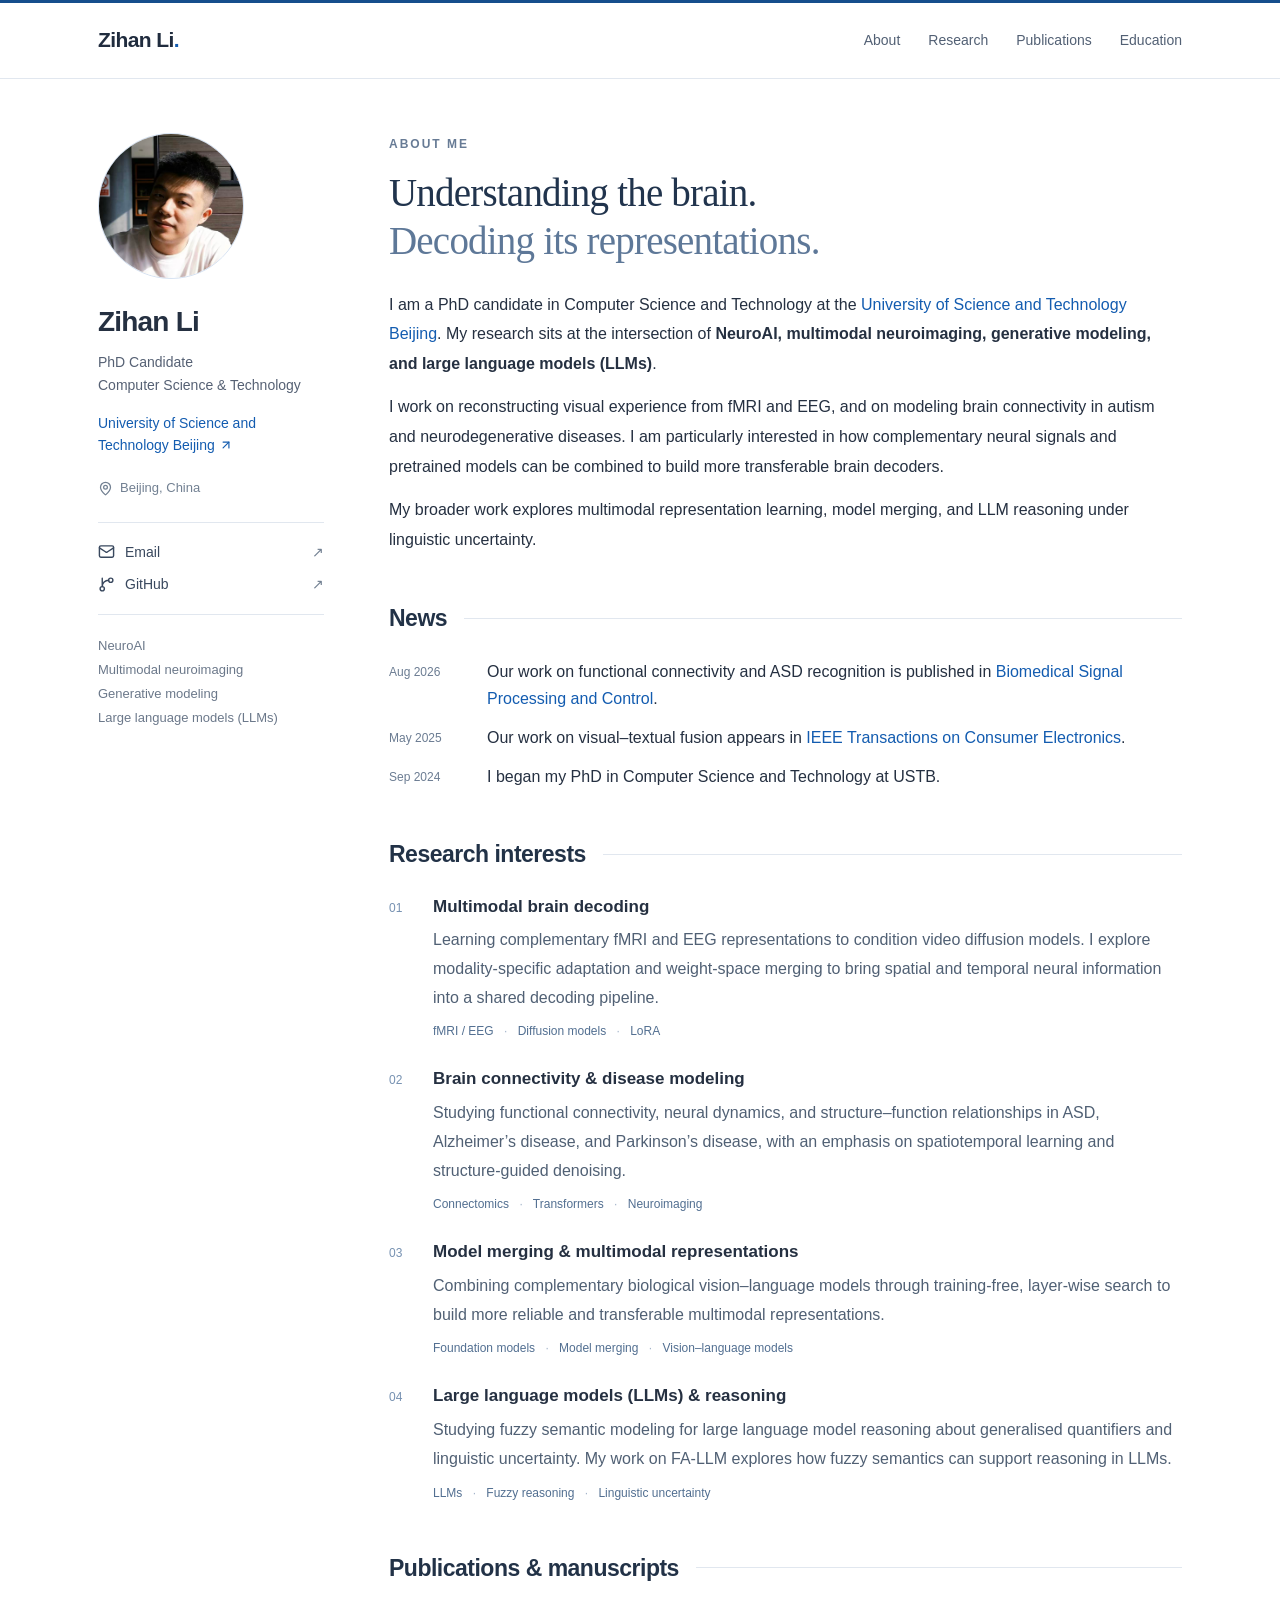
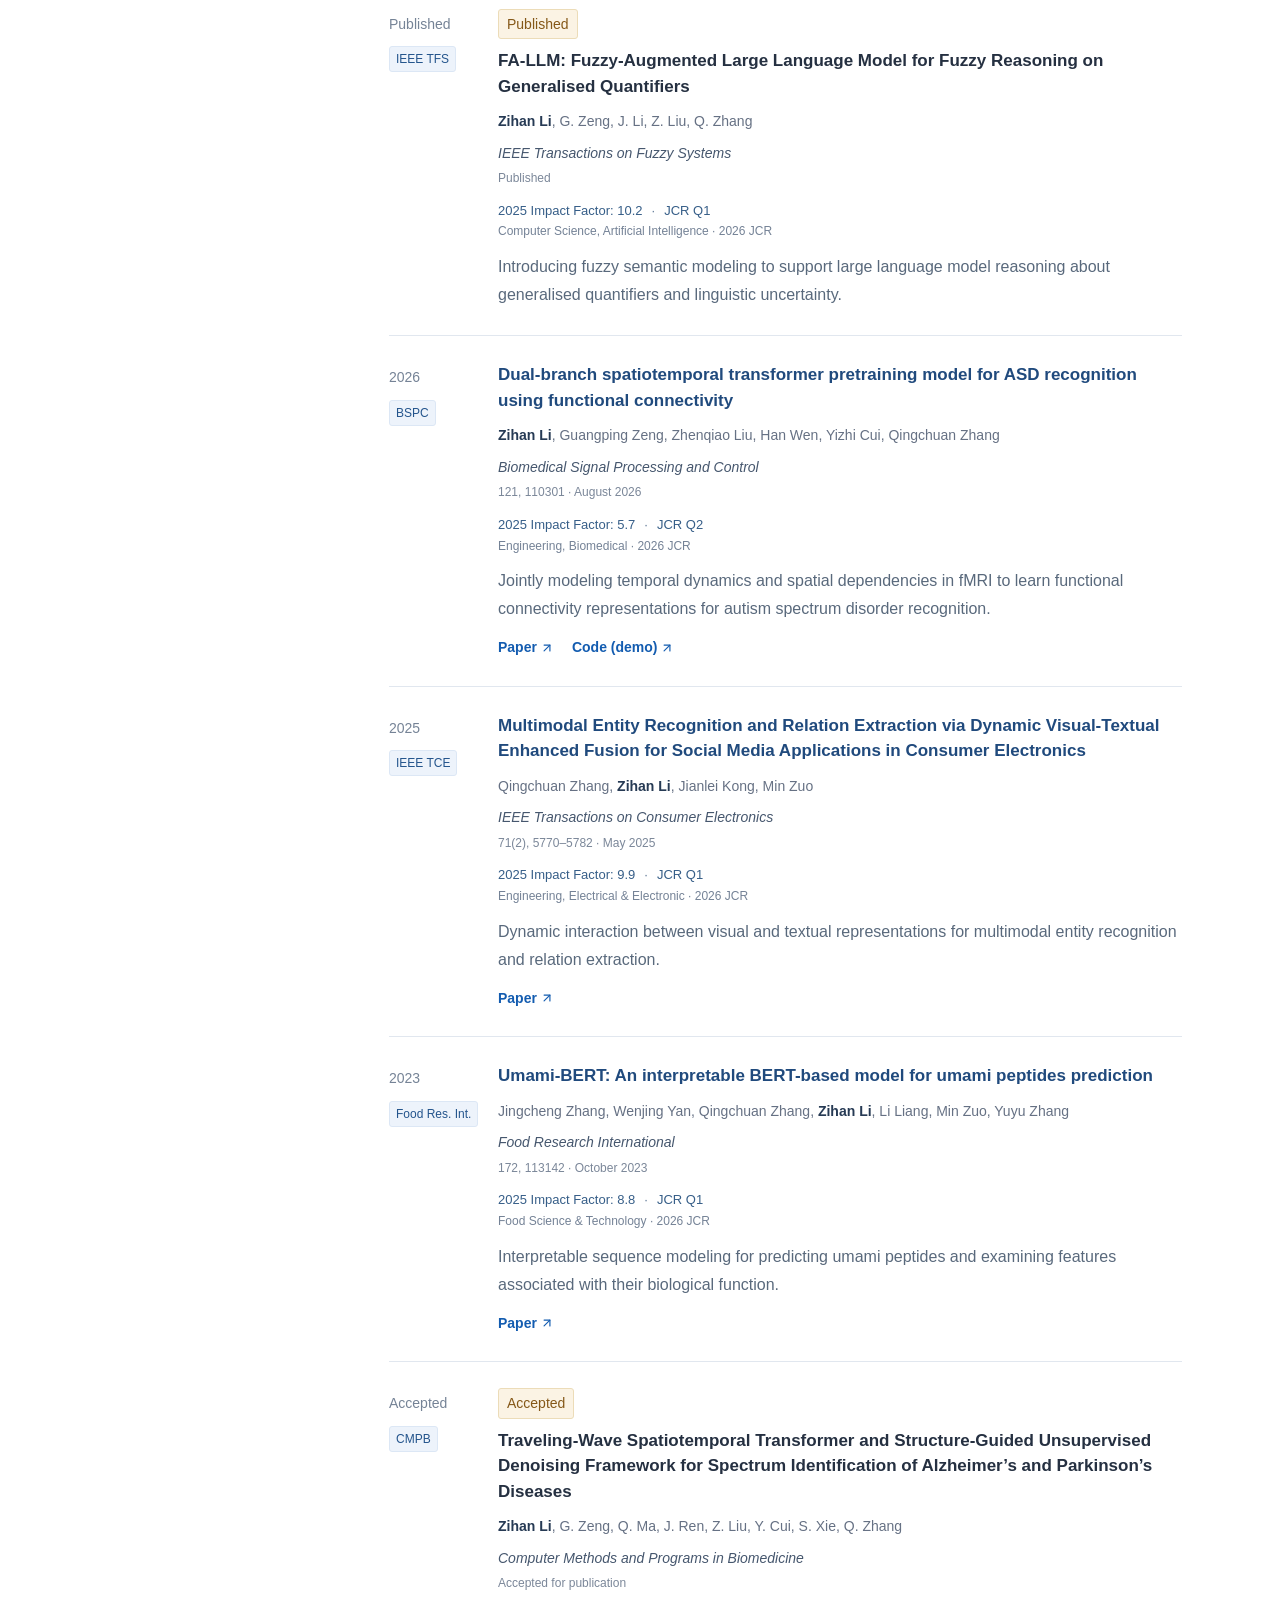
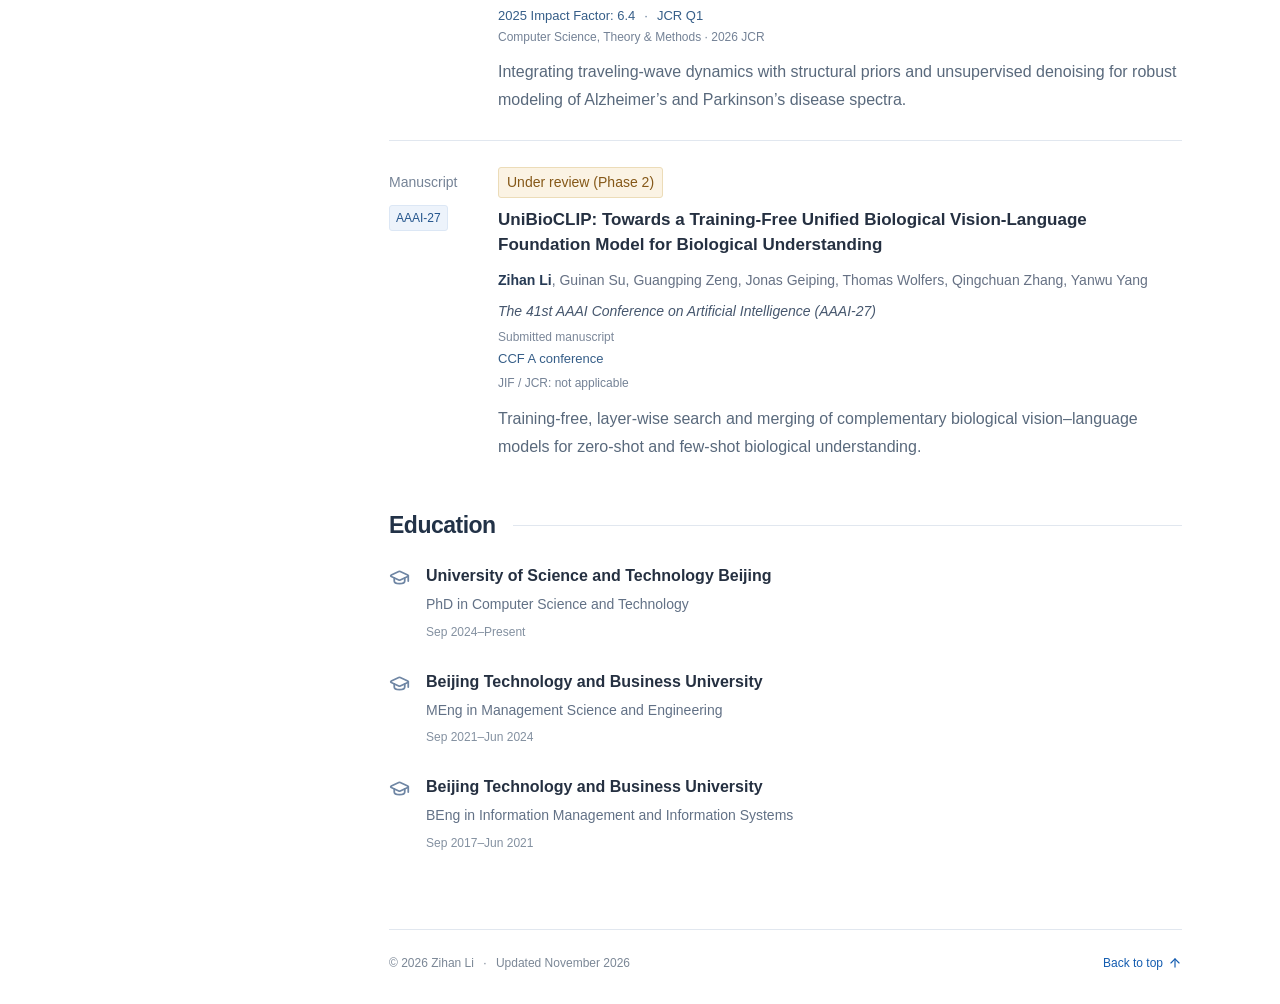
==== commit 73705184: "Update existing publication statuses from November 2026 CV" ====
--- a/index.html
+++ b/index.html
@@ -14,5 +14,5 @@
   <link rel="icon" href="/assets/academic/favicon.svg" type="image/svg+xml">
   <link rel="stylesheet" href="/assets/academic/style.css?v=20260925-photo">
 </head>
-<body><a class="skip-link" href="#main">Skip to content</a><header class="site-header" id="top"><div class="header-inner"><a class="wordmark" href="#about">Zihan Li<span>.</span></a><nav aria-label="Main navigation"><a href="#about">About</a><a href="#research">Research</a><a href="#publications">Publications</a><a href="#education">Education</a></nav></div></header><div class="page-layout"><aside class="profile" aria-label="Profile and contact"><div class="profile-photo"><img src="/assets/academic/zihan-li-portrait.jpg" alt="Portrait of Zihan Li" width="960" height="1206" decoding="async" fetchpriority="high"></div><h1>Zihan Li</h1><p class="profile-role">PhD Candidate<br/>Computer Science &amp; Technology</p><a class="affiliation" href="https://en.ustb.edu.cn/" target="_blank" rel="noreferrer">University of Science and Technology Beijing <svg xmlns="http://www.w3.org/2000/svg" width="14" height="14" viewBox="0 0 24 24" fill="none" stroke="currentColor" stroke-width="2" stroke-linecap="round" stroke-linejoin="round" class="lucide lucide-arrow-up-right" aria-hidden="true"><path d="M7 7h10v10"></path><path d="M7 17 17 7"></path></svg></a><p class="location"><svg xmlns="http://www.w3.org/2000/svg" width="15" height="15" viewBox="0 0 24 24" fill="none" stroke="currentColor" stroke-width="2" stroke-linecap="round" stroke-linejoin="round" class="lucide lucide-map-pin" aria-hidden="true"><path d="M20 10c0 4.993-5.539 10.193-7.399 11.799a1 1 0 0 1-1.202 0C9.539 20.193 4 14.993 4 10a8 8 0 0 1 16 0"></path><circle cx="12" cy="10" r="3"></circle></svg> Beijing, China</p><div class="profile-links"><a href="mailto:Katoumegumi.h@gmail.com"><svg xmlns="http://www.w3.org/2000/svg" width="17" height="17" viewBox="0 0 24 24" fill="none" stroke="currentColor" stroke-width="2" stroke-linecap="round" stroke-linejoin="round" class="lucide lucide-mail" aria-hidden="true"><path d="m22 7-8.991 5.727a2 2 0 0 1-2.009 0L2 7"></path><rect x="2" y="4" width="20" height="16" rx="2"></rect></svg>Email <span>↗</span></a><a href="https://github.com/katouMegumiH" target="_blank" rel="noreferrer"><svg xmlns="http://www.w3.org/2000/svg" width="17" height="17" viewBox="0 0 24 24" fill="none" stroke="currentColor" stroke-width="2" stroke-linecap="round" stroke-linejoin="round" class="lucide lucide-git-branch" aria-hidden="true"><path d="M15 6a9 9 0 0 0-9 9V3"></path><circle cx="18" cy="6" r="3"></circle><circle cx="6" cy="18" r="3"></circle></svg>GitHub <span>↗</span></a></div><p class="profile-interests">NeuroAI<br/>Multimodal neuroimaging<br/>Generative modeling<br/>Large language models (LLMs)</p></aside><main id="main"><section id="about" class="about section"><p class="eyebrow">ABOUT ME</p><h2>Understanding the brain.<br/><span>Decoding its representations.</span></h2><p>I am a PhD candidate in Computer Science and Technology at the <a href="https://en.ustb.edu.cn/" target="_blank" rel="noreferrer">University of Science and Technology Beijing</a>. My research sits at the intersection of <strong>NeuroAI, multimodal neuroimaging, generative modeling, and large language models (LLMs)</strong>.</p><p>I work on reconstructing visual experience from fMRI and EEG, and on modeling brain connectivity in autism and neurodegenerative diseases. I am particularly interested in how complementary neural signals and pretrained models can be combined to build more transferable brain decoders.</p><p>My broader work explores multimodal representation learning, model merging, and LLM reasoning under linguistic uncertainty.</p></section><section class="section news" id="news"><div class="section-heading"><h2>News</h2><span class="section-rule"></span></div><ul><li><time dateTime="2026-08">Aug 2026</time><p>Our work on functional connectivity and ASD recognition is published in <a href="https://doi.org/10.1016/j.bspc.2026.110301" target="_blank" rel="noreferrer">Biomedical Signal Processing and Control</a>.</p></li><li><time dateTime="2025-05">May 2025</time><p>Our work on visual–textual fusion appears in <a href="https://doi.org/10.1109/TCE.2024.3505598" target="_blank" rel="noreferrer">IEEE Transactions on Consumer Electronics</a>.</p></li><li><time dateTime="2024-09">Sep 2024</time><p>I began my PhD in Computer Science and Technology at USTB.</p></li></ul></section><section class="section" id="research"><div class="section-heading"><h2>Research interests</h2><span class="section-rule"></span></div><div class="research-item"><span class="research-number">01</span><div><h3>Multimodal brain decoding</h3><p>Learning complementary fMRI and EEG representations to condition video diffusion models. I explore modality-specific adaptation and weight-space merging to bring spatial and temporal neural information into a shared decoding pipeline.</p><div class="keywords">fMRI / EEG <span>·</span> Diffusion models <span>·</span> LoRA</div></div></div><div class="research-item"><span class="research-number">02</span><div><h3>Brain connectivity &amp; disease modeling</h3><p>Studying functional connectivity, neural dynamics, and structure–function relationships in ASD, Alzheimer’s disease, and Parkinson’s disease, with an emphasis on spatiotemporal learning and structure-guided denoising.</p><div class="keywords">Connectomics <span>·</span> Transformers <span>·</span> Neuroimaging</div></div></div><div class="research-item"><span class="research-number">03</span><div><h3>Model merging &amp; multimodal representations</h3><p>Combining complementary biological vision–language models through training-free, layer-wise search to build more reliable and transferable multimodal representations.</p><div class="keywords">Foundation models <span>·</span> Model merging <span>·</span> Vision–language models</div></div></div><div class="research-item"><span class="research-number">04</span><div><h3>Large language models (LLMs) &amp; reasoning</h3><p>Studying fuzzy semantic modeling for large language model reasoning about generalised quantifiers and linguistic uncertainty. My work on FA-LLM explores how fuzzy semantics can support reasoning in LLMs.</p><div class="keywords">LLMs <span>·</span> Fuzzy reasoning <span>·</span> Linguistic uncertainty</div></div></div></section><section class="section" id="publications"><div class="section-heading"><h2>Publications &amp; manuscripts</h2><span class="section-rule"></span></div><div class="publication-list"><article class="publication"><div class="publication-margin"><span class="pub-year">Accepted</span><span class="venue-label">IEEE TFS</span></div><div><p class="review-status">Accepted</p><h3>FA-LLM: Fuzzy-Augmented Large Language Model for Fuzzy Reasoning on Generalised Quantifiers</h3><p class="authors"><span><strong>Zihan Li</strong></span><span>, G. Zeng</span><span>, J. Li</span><span>, Z. Liu</span><span>, Q. Zhang</span></p><p class="journal"><em>IEEE Transactions on Fuzzy Systems</em><br/><span>Accepted for publication</span></p><div class="metrics-block"><p class="journal-metrics"><a href="https://scholar.must.edu.mo/scholar/publishedArticles/100125?order=desc&amp;pageSize=20&amp;sort=published&amp;title=" target="_blank" rel="noreferrer">2025 Impact Factor: 10.2</a><span aria-hidden="true">·</span><a href="https://uefiscdi.gov.ro/resource-832709-JCR-2025.iunie-2026.site.pdf#page=149" target="_blank" rel="noreferrer">JCR Q1</a></p><p class="metric-category">Computer Science, Artificial Intelligence · 2026 JCR</p></div><p class="pub-summary">Introducing fuzzy semantic modeling to support large language model reasoning about generalised quantifiers and linguistic uncertainty.</p></div></article><article class="publication"><div class="publication-margin"><span class="pub-year">2026</span><span class="venue-label">BSPC</span></div><div><h3><a href="https://doi.org/10.1016/j.bspc.2026.110301" target="_blank" rel="noreferrer">Dual-branch spatiotemporal transformer pretraining model for ASD recognition using functional connectivity</a></h3><p class="authors"><span><strong>Zihan Li</strong></span><span>, Guangping Zeng</span><span>, Zhenqiao Liu</span><span>, Han Wen</span><span>, Yizhi Cui</span><span>, Qingchuan Zhang</span></p><p class="journal"><em>Biomedical Signal Processing and Control</em><br/><span>121, 110301 · August 2026</span></p><div class="metrics-block"><p class="journal-metrics"><a href="https://www.iit.comillas.edu/publicacion/info_revista/es/550/Biomedical_Signal_Processing_and_Control" target="_blank" rel="noreferrer">2025 Impact Factor: 5.7</a><span aria-hidden="true">·</span><a href="https://scholar.pusan.ac.kr/journals/19545" target="_blank" rel="noreferrer">JCR Q2</a></p><p class="metric-category">Engineering, Biomedical · 2026 JCR</p></div><p class="pub-summary">Jointly modeling temporal dynamics and spatial dependencies in fMRI to learn functional connectivity representations for autism spectrum disorder recognition.</p><div class="paper-links"><a href="https://doi.org/10.1016/j.bspc.2026.110301" target="_blank" rel="noreferrer">Paper <svg xmlns="http://www.w3.org/2000/svg" width="14" height="14" viewBox="0 0 24 24" fill="none" stroke="currentColor" stroke-width="2" stroke-linecap="round" stroke-linejoin="round" class="lucide lucide-arrow-up-right" aria-hidden="true"><path d="M7 7h10v10"></path><path d="M7 17 17 7"></path></svg></a><a href="https://github.com/USTBSCCE1028/DBSTP" target="_blank" rel="noreferrer">Code (demo) <svg xmlns="http://www.w3.org/2000/svg" width="14" height="14" viewBox="0 0 24 24" fill="none" stroke="currentColor" stroke-width="2" stroke-linecap="round" stroke-linejoin="round" class="lucide lucide-arrow-up-right" aria-hidden="true"><path d="M7 7h10v10"></path><path d="M7 17 17 7"></path></svg></a></div></div></article><article class="publication"><div class="publication-margin"><span class="pub-year">2025</span><span class="venue-label">IEEE TCE</span></div><div><h3><a href="https://doi.org/10.1109/TCE.2024.3505598" target="_blank" rel="noreferrer">Multimodal Entity Recognition and Relation Extraction via Dynamic Visual-Textual Enhanced Fusion for Social Media Applications in Consumer Electronics</a></h3><p class="authors"><span>Qingchuan Zhang</span><span>, <strong>Zihan Li</strong></span><span>, Jianlei Kong</span><span>, Min Zuo</span></p><p class="journal"><em>IEEE Transactions on Consumer Electronics</em><br/><span>71(2), 5770–5782 · May 2025</span></p><div class="metrics-block"><p class="journal-metrics"><a href="https://scholar.must.edu.mo/scholar/102033" target="_blank" rel="noreferrer">2025 Impact Factor: 9.9</a><span aria-hidden="true">·</span><a href="https://uefiscdi.gov.ro/resource-832709-JCR-2025.iunie-2026.site.pdf#page=302" target="_blank" rel="noreferrer">JCR Q1</a></p><p class="metric-category">Engineering, Electrical &amp; Electronic · 2026 JCR</p></div><p class="pub-summary">Dynamic interaction between visual and textual representations for multimodal entity recognition and relation extraction.</p><div class="paper-links"><a href="https://doi.org/10.1109/TCE.2024.3505598" target="_blank" rel="noreferrer">Paper <svg xmlns="http://www.w3.org/2000/svg" width="14" height="14" viewBox="0 0 24 24" fill="none" stroke="currentColor" stroke-width="2" stroke-linecap="round" stroke-linejoin="round" class="lucide lucide-arrow-up-right" aria-hidden="true"><path d="M7 7h10v10"></path><path d="M7 17 17 7"></path></svg></a></div></div></article><article class="publication"><div class="publication-margin"><span class="pub-year">2023</span><span class="venue-label">Food Res. Int.</span></div><div><h3><a href="https://doi.org/10.1016/j.foodres.2023.113142" target="_blank" rel="noreferrer">Umami-BERT: An interpretable BERT-based model for umami peptides prediction</a></h3><p class="authors"><span>Jingcheng Zhang</span><span>, Wenjing Yan</span><span>, Qingchuan Zhang</span><span>, <strong>Zihan Li</strong></span><span>, Li Liang</span><span>, Min Zuo</span><span>, Yuyu Zhang</span></p><p class="journal"><em>Food Research International</em><br/><span>172, 113142 · October 2023</span></p><div class="metrics-block"><p class="journal-metrics"><a href="https://lib.nbt.edu.cn/subject/indexed/paper_print.php?sid=15790&amp;son=if&amp;whatdb=scie" target="_blank" rel="noreferrer">2025 Impact Factor: 8.8</a><span aria-hidden="true">·</span><a href="https://lib.nbt.edu.cn/subject/indexed/paper_print.php?sid=15790&amp;son=if&amp;whatdb=scie" target="_blank" rel="noreferrer">JCR Q1</a></p><p class="metric-category">Food Science &amp; Technology · 2026 JCR</p></div><p class="pub-summary">Interpretable sequence modeling for predicting umami peptides and examining features associated with their biological function.</p><div class="paper-links"><a href="https://doi.org/10.1016/j.foodres.2023.113142" target="_blank" rel="noreferrer">Paper <svg xmlns="http://www.w3.org/2000/svg" width="14" height="14" viewBox="0 0 24 24" fill="none" stroke="currentColor" stroke-width="2" stroke-linecap="round" stroke-linejoin="round" class="lucide lucide-arrow-up-right" aria-hidden="true"><path d="M7 7h10v10"></path><path d="M7 17 17 7"></path></svg></a></div></div></article><article class="publication"><div class="publication-margin"><span class="pub-year">Manuscript</span><span class="venue-label">CMPB</span></div><div><p class="review-status">Second-round major revision</p><h3>Traveling-Wave Spatiotemporal Transformer and Structure-Guided Unsupervised Denoising Framework for Spectrum Identification of Alzheimer’s and Parkinson’s Diseases</h3><p class="authors"><span><strong>Zihan Li</strong></span><span>, G. Zeng</span><span>, Q. Ma</span><span>, J. Ren</span><span>, Z. Liu</span><span>, Y. Cui</span><span>, S. Xie</span><span>, Q. Zhang</span></p><p class="journal"><em>Computer Methods and Programs in Biomedicine</em><br/><span>Submitted manuscript</span></p><div class="metrics-block"><p class="journal-metrics"><a href="https://cobis.bme.ncku.edu.tw/thyang/Publications" target="_blank" rel="noreferrer">2025 Impact Factor: 6.4</a><span aria-hidden="true">·</span><a href="https://cobis.bme.ncku.edu.tw/thyang/Publications" target="_blank" rel="noreferrer">JCR Q1</a></p><p class="metric-category">Computer Science, Theory &amp; Methods · 2026 JCR</p></div><p class="pub-summary">Integrating traveling-wave dynamics with structural priors and unsupervised denoising for robust modeling of Alzheimer’s and Parkinson’s disease spectra.</p></div></article><article class="publication"><div class="publication-margin"><span class="pub-year">Manuscript</span><span class="venue-label">AAAI-27</span></div><div><p class="review-status">Under review</p><h3>UniBioCLIP: Towards a Training-Free Unified Biological Vision-Language Foundation Model for Biological Understanding</h3><p class="authors"><span><strong>Zihan Li</strong></span><span>, Guinan Su</span><span>, Guangping Zeng</span><span>, Jonas Geiping</span><span>, Thomas Wolfers</span><span>, Qingchuan Zhang</span><span>, Yanwu Yang</span></p><p class="journal"><em>The 41st AAAI Conference on Artificial Intelligence (AAAI-27)</em><br/><span>Submitted manuscript</span></p><p class="journal-metrics"><a href="https://www.ccf.org.cn/Academic_Evaluation/AI/" target="_blank" rel="noreferrer">CCF A conference</a><span class="conference-note">JIF / JCR: not applicable</span></p><p class="pub-summary">Training-free, layer-wise search and merging of complementary biological vision–language models for zero-shot and few-shot biological understanding.</p></div></article></div></section><section class="section education" id="education"><div class="section-heading"><h2>Education</h2><span class="section-rule"></span></div><div class="education-row"><svg xmlns="http://www.w3.org/2000/svg" width="21" height="21" viewBox="0 0 24 24" fill="none" stroke="currentColor" stroke-width="2" stroke-linecap="round" stroke-linejoin="round" class="lucide lucide-graduation-cap" aria-hidden="true"><path d="M21.42 10.922a1 1 0 0 0-.019-1.838L12.83 5.18a2 2 0 0 0-1.66 0L2.6 9.08a1 1 0 0 0 0 1.832l8.57 3.908a2 2 0 0 0 1.66 0z"></path><path d="M22 10v6"></path><path d="M6 12.5V16a6 3 0 0 0 12 0v-3.5"></path></svg><div><h3>University of Science and Technology Beijing</h3><p>PhD in Computer Science and Technology</p><span>Sep 2024–Present</span></div></div><div class="education-row"><svg xmlns="http://www.w3.org/2000/svg" width="21" height="21" viewBox="0 0 24 24" fill="none" stroke="currentColor" stroke-width="2" stroke-linecap="round" stroke-linejoin="round" class="lucide lucide-graduation-cap" aria-hidden="true"><path d="M21.42 10.922a1 1 0 0 0-.019-1.838L12.83 5.18a2 2 0 0 0-1.66 0L2.6 9.08a1 1 0 0 0 0 1.832l8.57 3.908a2 2 0 0 0 1.66 0z"></path><path d="M22 10v6"></path><path d="M6 12.5V16a6 3 0 0 0 12 0v-3.5"></path></svg><div><h3>Beijing Technology and Business University</h3><p>MEng in Management Science and Engineering</p><span>Sep 2021–Jun 2024</span></div></div><div class="education-row"><svg xmlns="http://www.w3.org/2000/svg" width="21" height="21" viewBox="0 0 24 24" fill="none" stroke="currentColor" stroke-width="2" stroke-linecap="round" stroke-linejoin="round" class="lucide lucide-graduation-cap" aria-hidden="true"><path d="M21.42 10.922a1 1 0 0 0-.019-1.838L12.83 5.18a2 2 0 0 0-1.66 0L2.6 9.08a1 1 0 0 0 0 1.832l8.57 3.908a2 2 0 0 0 1.66 0z"></path><path d="M22 10v6"></path><path d="M6 12.5V16a6 3 0 0 0 12 0v-3.5"></path></svg><div><h3>Beijing Technology and Business University</h3><p>BEng in Information Management and Information Systems</p><span>Sep 2017–Jun 2021</span></div></div></section><footer><span>© 2026 Zihan Li <span class="footer-dot">·</span> Updated November 2026</span><a href="#top">Back to top <svg xmlns="http://www.w3.org/2000/svg" width="14" height="14" viewBox="0 0 24 24" fill="none" stroke="currentColor" stroke-width="2" stroke-linecap="round" stroke-linejoin="round" class="lucide lucide-arrow-up" aria-hidden="true"><path d="m5 12 7-7 7 7"></path><path d="M12 19V5"></path></svg></a></footer></main></div></body>
+<body><a class="skip-link" href="#main">Skip to content</a><header class="site-header" id="top"><div class="header-inner"><a class="wordmark" href="#about">Zihan Li<span>.</span></a><nav aria-label="Main navigation"><a href="#about">About</a><a href="#research">Research</a><a href="#publications">Publications</a><a href="#education">Education</a></nav></div></header><div class="page-layout"><aside class="profile" aria-label="Profile and contact"><div class="profile-photo"><img src="/assets/academic/zihan-li-portrait.jpg" alt="Portrait of Zihan Li" width="960" height="1206" decoding="async" fetchpriority="high"></div><h1>Zihan Li</h1><p class="profile-role">PhD Candidate<br/>Computer Science &amp; Technology</p><a class="affiliation" href="https://en.ustb.edu.cn/" target="_blank" rel="noreferrer">University of Science and Technology Beijing <svg xmlns="http://www.w3.org/2000/svg" width="14" height="14" viewBox="0 0 24 24" fill="none" stroke="currentColor" stroke-width="2" stroke-linecap="round" stroke-linejoin="round" class="lucide lucide-arrow-up-right" aria-hidden="true"><path d="M7 7h10v10"></path><path d="M7 17 17 7"></path></svg></a><p class="location"><svg xmlns="http://www.w3.org/2000/svg" width="15" height="15" viewBox="0 0 24 24" fill="none" stroke="currentColor" stroke-width="2" stroke-linecap="round" stroke-linejoin="round" class="lucide lucide-map-pin" aria-hidden="true"><path d="M20 10c0 4.993-5.539 10.193-7.399 11.799a1 1 0 0 1-1.202 0C9.539 20.193 4 14.993 4 10a8 8 0 0 1 16 0"></path><circle cx="12" cy="10" r="3"></circle></svg> Beijing, China</p><div class="profile-links"><a href="mailto:Katoumegumi.h@gmail.com"><svg xmlns="http://www.w3.org/2000/svg" width="17" height="17" viewBox="0 0 24 24" fill="none" stroke="currentColor" stroke-width="2" stroke-linecap="round" stroke-linejoin="round" class="lucide lucide-mail" aria-hidden="true"><path d="m22 7-8.991 5.727a2 2 0 0 1-2.009 0L2 7"></path><rect x="2" y="4" width="20" height="16" rx="2"></rect></svg>Email <span>↗</span></a><a href="https://github.com/katouMegumiH" target="_blank" rel="noreferrer"><svg xmlns="http://www.w3.org/2000/svg" width="17" height="17" viewBox="0 0 24 24" fill="none" stroke="currentColor" stroke-width="2" stroke-linecap="round" stroke-linejoin="round" class="lucide lucide-git-branch" aria-hidden="true"><path d="M15 6a9 9 0 0 0-9 9V3"></path><circle cx="18" cy="6" r="3"></circle><circle cx="6" cy="18" r="3"></circle></svg>GitHub <span>↗</span></a></div><p class="profile-interests">NeuroAI<br/>Multimodal neuroimaging<br/>Generative modeling<br/>Large language models (LLMs)</p></aside><main id="main"><section id="about" class="about section"><p class="eyebrow">ABOUT ME</p><h2>Understanding the brain.<br/><span>Decoding its representations.</span></h2><p>I am a PhD candidate in Computer Science and Technology at the <a href="https://en.ustb.edu.cn/" target="_blank" rel="noreferrer">University of Science and Technology Beijing</a>. My research sits at the intersection of <strong>NeuroAI, multimodal neuroimaging, generative modeling, and large language models (LLMs)</strong>.</p><p>I work on reconstructing visual experience from fMRI and EEG, and on modeling brain connectivity in autism and neurodegenerative diseases. I am particularly interested in how complementary neural signals and pretrained models can be combined to build more transferable brain decoders.</p><p>My broader work explores multimodal representation learning, model merging, and LLM reasoning under linguistic uncertainty.</p></section><section class="section news" id="news"><div class="section-heading"><h2>News</h2><span class="section-rule"></span></div><ul><li><time dateTime="2026-08">Aug 2026</time><p>Our work on functional connectivity and ASD recognition is published in <a href="https://doi.org/10.1016/j.bspc.2026.110301" target="_blank" rel="noreferrer">Biomedical Signal Processing and Control</a>.</p></li><li><time dateTime="2025-05">May 2025</time><p>Our work on visual–textual fusion appears in <a href="https://doi.org/10.1109/TCE.2024.3505598" target="_blank" rel="noreferrer">IEEE Transactions on Consumer Electronics</a>.</p></li><li><time dateTime="2024-09">Sep 2024</time><p>I began my PhD in Computer Science and Technology at USTB.</p></li></ul></section><section class="section" id="research"><div class="section-heading"><h2>Research interests</h2><span class="section-rule"></span></div><div class="research-item"><span class="research-number">01</span><div><h3>Multimodal brain decoding</h3><p>Learning complementary fMRI and EEG representations to condition video diffusion models. I explore modality-specific adaptation and weight-space merging to bring spatial and temporal neural information into a shared decoding pipeline.</p><div class="keywords">fMRI / EEG <span>·</span> Diffusion models <span>·</span> LoRA</div></div></div><div class="research-item"><span class="research-number">02</span><div><h3>Brain connectivity &amp; disease modeling</h3><p>Studying functional connectivity, neural dynamics, and structure–function relationships in ASD, Alzheimer’s disease, and Parkinson’s disease, with an emphasis on spatiotemporal learning and structure-guided denoising.</p><div class="keywords">Connectomics <span>·</span> Transformers <span>·</span> Neuroimaging</div></div></div><div class="research-item"><span class="research-number">03</span><div><h3>Model merging &amp; multimodal representations</h3><p>Combining complementary biological vision–language models through training-free, layer-wise search to build more reliable and transferable multimodal representations.</p><div class="keywords">Foundation models <span>·</span> Model merging <span>·</span> Vision–language models</div></div></div><div class="research-item"><span class="research-number">04</span><div><h3>Large language models (LLMs) &amp; reasoning</h3><p>Studying fuzzy semantic modeling for large language model reasoning about generalised quantifiers and linguistic uncertainty. My work on FA-LLM explores how fuzzy semantics can support reasoning in LLMs.</p><div class="keywords">LLMs <span>·</span> Fuzzy reasoning <span>·</span> Linguistic uncertainty</div></div></div></section><section class="section" id="publications"><div class="section-heading"><h2>Publications &amp; manuscripts</h2><span class="section-rule"></span></div><div class="publication-list"><article class="publication"><div class="publication-margin"><span class="pub-year">Published</span><span class="venue-label">IEEE TFS</span></div><div><p class="review-status">Published</p><h3>FA-LLM: Fuzzy-Augmented Large Language Model for Fuzzy Reasoning on Generalised Quantifiers</h3><p class="authors"><span><strong>Zihan Li</strong></span><span>, G. Zeng</span><span>, J. Li</span><span>, Z. Liu</span><span>, Q. Zhang</span></p><p class="journal"><em>IEEE Transactions on Fuzzy Systems</em><br/><span>Published</span></p><div class="metrics-block"><p class="journal-metrics"><a href="https://scholar.must.edu.mo/scholar/publishedArticles/100125?order=desc&amp;pageSize=20&amp;sort=published&amp;title=" target="_blank" rel="noreferrer">2025 Impact Factor: 10.2</a><span aria-hidden="true">·</span><a href="https://uefiscdi.gov.ro/resource-832709-JCR-2025.iunie-2026.site.pdf#page=149" target="_blank" rel="noreferrer">JCR Q1</a></p><p class="metric-category">Computer Science, Artificial Intelligence · 2026 JCR</p></div><p class="pub-summary">Introducing fuzzy semantic modeling to support large language model reasoning about generalised quantifiers and linguistic uncertainty.</p></div></article><article class="publication"><div class="publication-margin"><span class="pub-year">2026</span><span class="venue-label">BSPC</span></div><div><h3><a href="https://doi.org/10.1016/j.bspc.2026.110301" target="_blank" rel="noreferrer">Dual-branch spatiotemporal transformer pretraining model for ASD recognition using functional connectivity</a></h3><p class="authors"><span><strong>Zihan Li</strong></span><span>, Guangping Zeng</span><span>, Zhenqiao Liu</span><span>, Han Wen</span><span>, Yizhi Cui</span><span>, Qingchuan Zhang</span></p><p class="journal"><em>Biomedical Signal Processing and Control</em><br/><span>121, 110301 · August 2026</span></p><div class="metrics-block"><p class="journal-metrics"><a href="https://www.iit.comillas.edu/publicacion/info_revista/es/550/Biomedical_Signal_Processing_and_Control" target="_blank" rel="noreferrer">2025 Impact Factor: 5.7</a><span aria-hidden="true">·</span><a href="https://scholar.pusan.ac.kr/journals/19545" target="_blank" rel="noreferrer">JCR Q2</a></p><p class="metric-category">Engineering, Biomedical · 2026 JCR</p></div><p class="pub-summary">Jointly modeling temporal dynamics and spatial dependencies in fMRI to learn functional connectivity representations for autism spectrum disorder recognition.</p><div class="paper-links"><a href="https://doi.org/10.1016/j.bspc.2026.110301" target="_blank" rel="noreferrer">Paper <svg xmlns="http://www.w3.org/2000/svg" width="14" height="14" viewBox="0 0 24 24" fill="none" stroke="currentColor" stroke-width="2" stroke-linecap="round" stroke-linejoin="round" class="lucide lucide-arrow-up-right" aria-hidden="true"><path d="M7 7h10v10"></path><path d="M7 17 17 7"></path></svg></a><a href="https://github.com/USTBSCCE1028/DBSTP" target="_blank" rel="noreferrer">Code (demo) <svg xmlns="http://www.w3.org/2000/svg" width="14" height="14" viewBox="0 0 24 24" fill="none" stroke="currentColor" stroke-width="2" stroke-linecap="round" stroke-linejoin="round" class="lucide lucide-arrow-up-right" aria-hidden="true"><path d="M7 7h10v10"></path><path d="M7 17 17 7"></path></svg></a></div></div></article><article class="publication"><div class="publication-margin"><span class="pub-year">2025</span><span class="venue-label">IEEE TCE</span></div><div><h3><a href="https://doi.org/10.1109/TCE.2024.3505598" target="_blank" rel="noreferrer">Multimodal Entity Recognition and Relation Extraction via Dynamic Visual-Textual Enhanced Fusion for Social Media Applications in Consumer Electronics</a></h3><p class="authors"><span>Qingchuan Zhang</span><span>, <strong>Zihan Li</strong></span><span>, Jianlei Kong</span><span>, Min Zuo</span></p><p class="journal"><em>IEEE Transactions on Consumer Electronics</em><br/><span>71(2), 5770–5782 · May 2025</span></p><div class="metrics-block"><p class="journal-metrics"><a href="https://scholar.must.edu.mo/scholar/102033" target="_blank" rel="noreferrer">2025 Impact Factor: 9.9</a><span aria-hidden="true">·</span><a href="https://uefiscdi.gov.ro/resource-832709-JCR-2025.iunie-2026.site.pdf#page=302" target="_blank" rel="noreferrer">JCR Q1</a></p><p class="metric-category">Engineering, Electrical &amp; Electronic · 2026 JCR</p></div><p class="pub-summary">Dynamic interaction between visual and textual representations for multimodal entity recognition and relation extraction.</p><div class="paper-links"><a href="https://doi.org/10.1109/TCE.2024.3505598" target="_blank" rel="noreferrer">Paper <svg xmlns="http://www.w3.org/2000/svg" width="14" height="14" viewBox="0 0 24 24" fill="none" stroke="currentColor" stroke-width="2" stroke-linecap="round" stroke-linejoin="round" class="lucide lucide-arrow-up-right" aria-hidden="true"><path d="M7 7h10v10"></path><path d="M7 17 17 7"></path></svg></a></div></div></article><article class="publication"><div class="publication-margin"><span class="pub-year">2023</span><span class="venue-label">Food Res. Int.</span></div><div><h3><a href="https://doi.org/10.1016/j.foodres.2023.113142" target="_blank" rel="noreferrer">Umami-BERT: An interpretable BERT-based model for umami peptides prediction</a></h3><p class="authors"><span>Jingcheng Zhang</span><span>, Wenjing Yan</span><span>, Qingchuan Zhang</span><span>, <strong>Zihan Li</strong></span><span>, Li Liang</span><span>, Min Zuo</span><span>, Yuyu Zhang</span></p><p class="journal"><em>Food Research International</em><br/><span>172, 113142 · October 2023</span></p><div class="metrics-block"><p class="journal-metrics"><a href="https://lib.nbt.edu.cn/subject/indexed/paper_print.php?sid=15790&amp;son=if&amp;whatdb=scie" target="_blank" rel="noreferrer">2025 Impact Factor: 8.8</a><span aria-hidden="true">·</span><a href="https://lib.nbt.edu.cn/subject/indexed/paper_print.php?sid=15790&amp;son=if&amp;whatdb=scie" target="_blank" rel="noreferrer">JCR Q1</a></p><p class="metric-category">Food Science &amp; Technology · 2026 JCR</p></div><p class="pub-summary">Interpretable sequence modeling for predicting umami peptides and examining features associated with their biological function.</p><div class="paper-links"><a href="https://doi.org/10.1016/j.foodres.2023.113142" target="_blank" rel="noreferrer">Paper <svg xmlns="http://www.w3.org/2000/svg" width="14" height="14" viewBox="0 0 24 24" fill="none" stroke="currentColor" stroke-width="2" stroke-linecap="round" stroke-linejoin="round" class="lucide lucide-arrow-up-right" aria-hidden="true"><path d="M7 7h10v10"></path><path d="M7 17 17 7"></path></svg></a></div></div></article><article class="publication"><div class="publication-margin"><span class="pub-year">Accepted</span><span class="venue-label">CMPB</span></div><div><p class="review-status">Accepted</p><h3>Traveling-Wave Spatiotemporal Transformer and Structure-Guided Unsupervised Denoising Framework for Spectrum Identification of Alzheimer’s and Parkinson’s Diseases</h3><p class="authors"><span><strong>Zihan Li</strong></span><span>, G. Zeng</span><span>, Q. Ma</span><span>, J. Ren</span><span>, Z. Liu</span><span>, Y. Cui</span><span>, S. Xie</span><span>, Q. Zhang</span></p><p class="journal"><em>Computer Methods and Programs in Biomedicine</em><br/><span>Accepted for publication</span></p><div class="metrics-block"><p class="journal-metrics"><a href="https://cobis.bme.ncku.edu.tw/thyang/Publications" target="_blank" rel="noreferrer">2025 Impact Factor: 6.4</a><span aria-hidden="true">·</span><a href="https://cobis.bme.ncku.edu.tw/thyang/Publications" target="_blank" rel="noreferrer">JCR Q1</a></p><p class="metric-category">Computer Science, Theory &amp; Methods · 2026 JCR</p></div><p class="pub-summary">Integrating traveling-wave dynamics with structural priors and unsupervised denoising for robust modeling of Alzheimer’s and Parkinson’s disease spectra.</p></div></article><article class="publication"><div class="publication-margin"><span class="pub-year">Manuscript</span><span class="venue-label">AAAI-27</span></div><div><p class="review-status">Under review (Phase 2)</p><h3>UniBioCLIP: Towards a Training-Free Unified Biological Vision-Language Foundation Model for Biological Understanding</h3><p class="authors"><span><strong>Zihan Li</strong></span><span>, Guinan Su</span><span>, Guangping Zeng</span><span>, Jonas Geiping</span><span>, Thomas Wolfers</span><span>, Qingchuan Zhang</span><span>, Yanwu Yang</span></p><p class="journal"><em>The 41st AAAI Conference on Artificial Intelligence (AAAI-27)</em><br/><span>Submitted manuscript</span></p><p class="journal-metrics"><a href="https://www.ccf.org.cn/Academic_Evaluation/AI/" target="_blank" rel="noreferrer">CCF A conference</a><span class="conference-note">JIF / JCR: not applicable</span></p><p class="pub-summary">Training-free, layer-wise search and merging of complementary biological vision–language models for zero-shot and few-shot biological understanding.</p></div></article></div></section><section class="section education" id="education"><div class="section-heading"><h2>Education</h2><span class="section-rule"></span></div><div class="education-row"><svg xmlns="http://www.w3.org/2000/svg" width="21" height="21" viewBox="0 0 24 24" fill="none" stroke="currentColor" stroke-width="2" stroke-linecap="round" stroke-linejoin="round" class="lucide lucide-graduation-cap" aria-hidden="true"><path d="M21.42 10.922a1 1 0 0 0-.019-1.838L12.83 5.18a2 2 0 0 0-1.66 0L2.6 9.08a1 1 0 0 0 0 1.832l8.57 3.908a2 2 0 0 0 1.66 0z"></path><path d="M22 10v6"></path><path d="M6 12.5V16a6 3 0 0 0 12 0v-3.5"></path></svg><div><h3>University of Science and Technology Beijing</h3><p>PhD in Computer Science and Technology</p><span>Sep 2024–Present</span></div></div><div class="education-row"><svg xmlns="http://www.w3.org/2000/svg" width="21" height="21" viewBox="0 0 24 24" fill="none" stroke="currentColor" stroke-width="2" stroke-linecap="round" stroke-linejoin="round" class="lucide lucide-graduation-cap" aria-hidden="true"><path d="M21.42 10.922a1 1 0 0 0-.019-1.838L12.83 5.18a2 2 0 0 0-1.66 0L2.6 9.08a1 1 0 0 0 0 1.832l8.57 3.908a2 2 0 0 0 1.66 0z"></path><path d="M22 10v6"></path><path d="M6 12.5V16a6 3 0 0 0 12 0v-3.5"></path></svg><div><h3>Beijing Technology and Business University</h3><p>MEng in Management Science and Engineering</p><span>Sep 2021–Jun 2024</span></div></div><div class="education-row"><svg xmlns="http://www.w3.org/2000/svg" width="21" height="21" viewBox="0 0 24 24" fill="none" stroke="currentColor" stroke-width="2" stroke-linecap="round" stroke-linejoin="round" class="lucide lucide-graduation-cap" aria-hidden="true"><path d="M21.42 10.922a1 1 0 0 0-.019-1.838L12.83 5.18a2 2 0 0 0-1.66 0L2.6 9.08a1 1 0 0 0 0 1.832l8.57 3.908a2 2 0 0 0 1.66 0z"></path><path d="M22 10v6"></path><path d="M6 12.5V16a6 3 0 0 0 12 0v-3.5"></path></svg><div><h3>Beijing Technology and Business University</h3><p>BEng in Information Management and Information Systems</p><span>Sep 2017–Jun 2021</span></div></div></section><footer><span>© 2026 Zihan Li <span class="footer-dot">·</span> Updated November 2026</span><a href="#top">Back to top <svg xmlns="http://www.w3.org/2000/svg" width="14" height="14" viewBox="0 0 24 24" fill="none" stroke="currentColor" stroke-width="2" stroke-linecap="round" stroke-linejoin="round" class="lucide lucide-arrow-up" aria-hidden="true"><path d="m5 12 7-7 7 7"></path><path d="M12 19V5"></path></svg></a></footer></main></div></body>
 </html>
